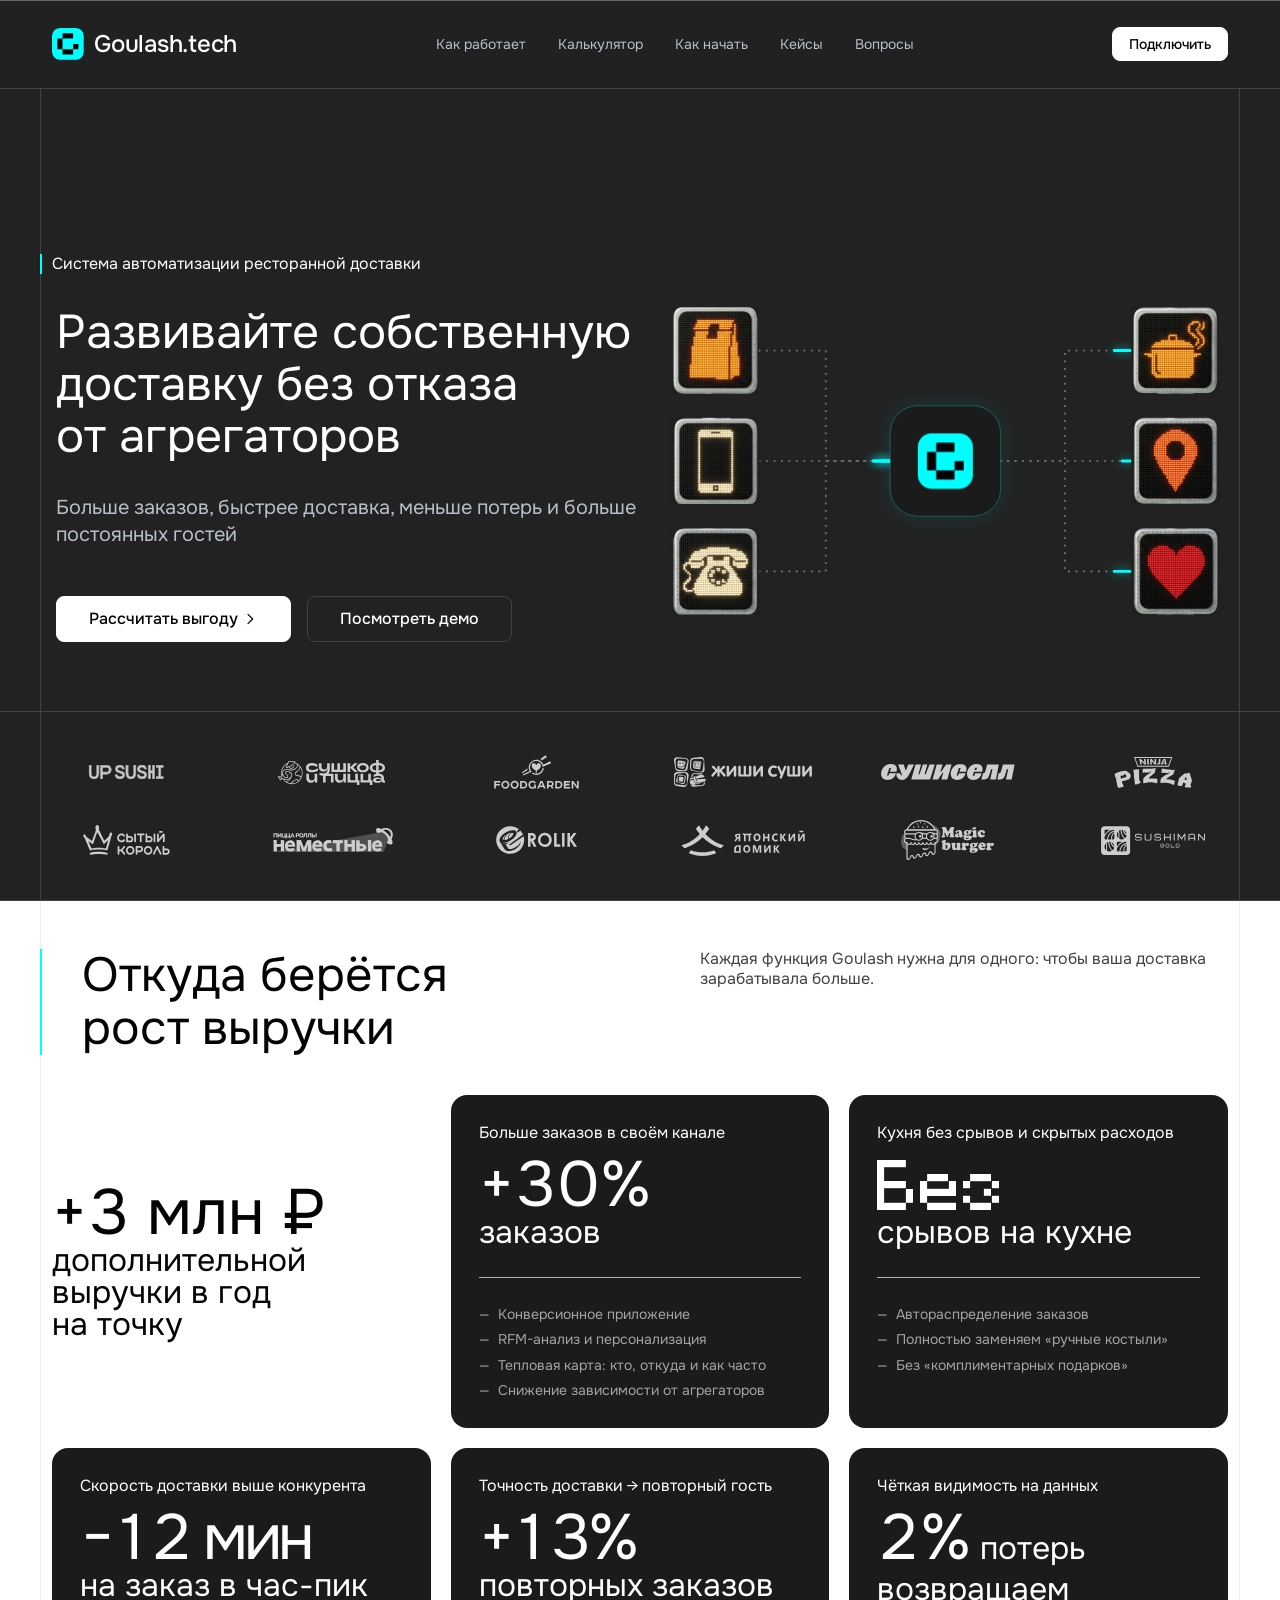
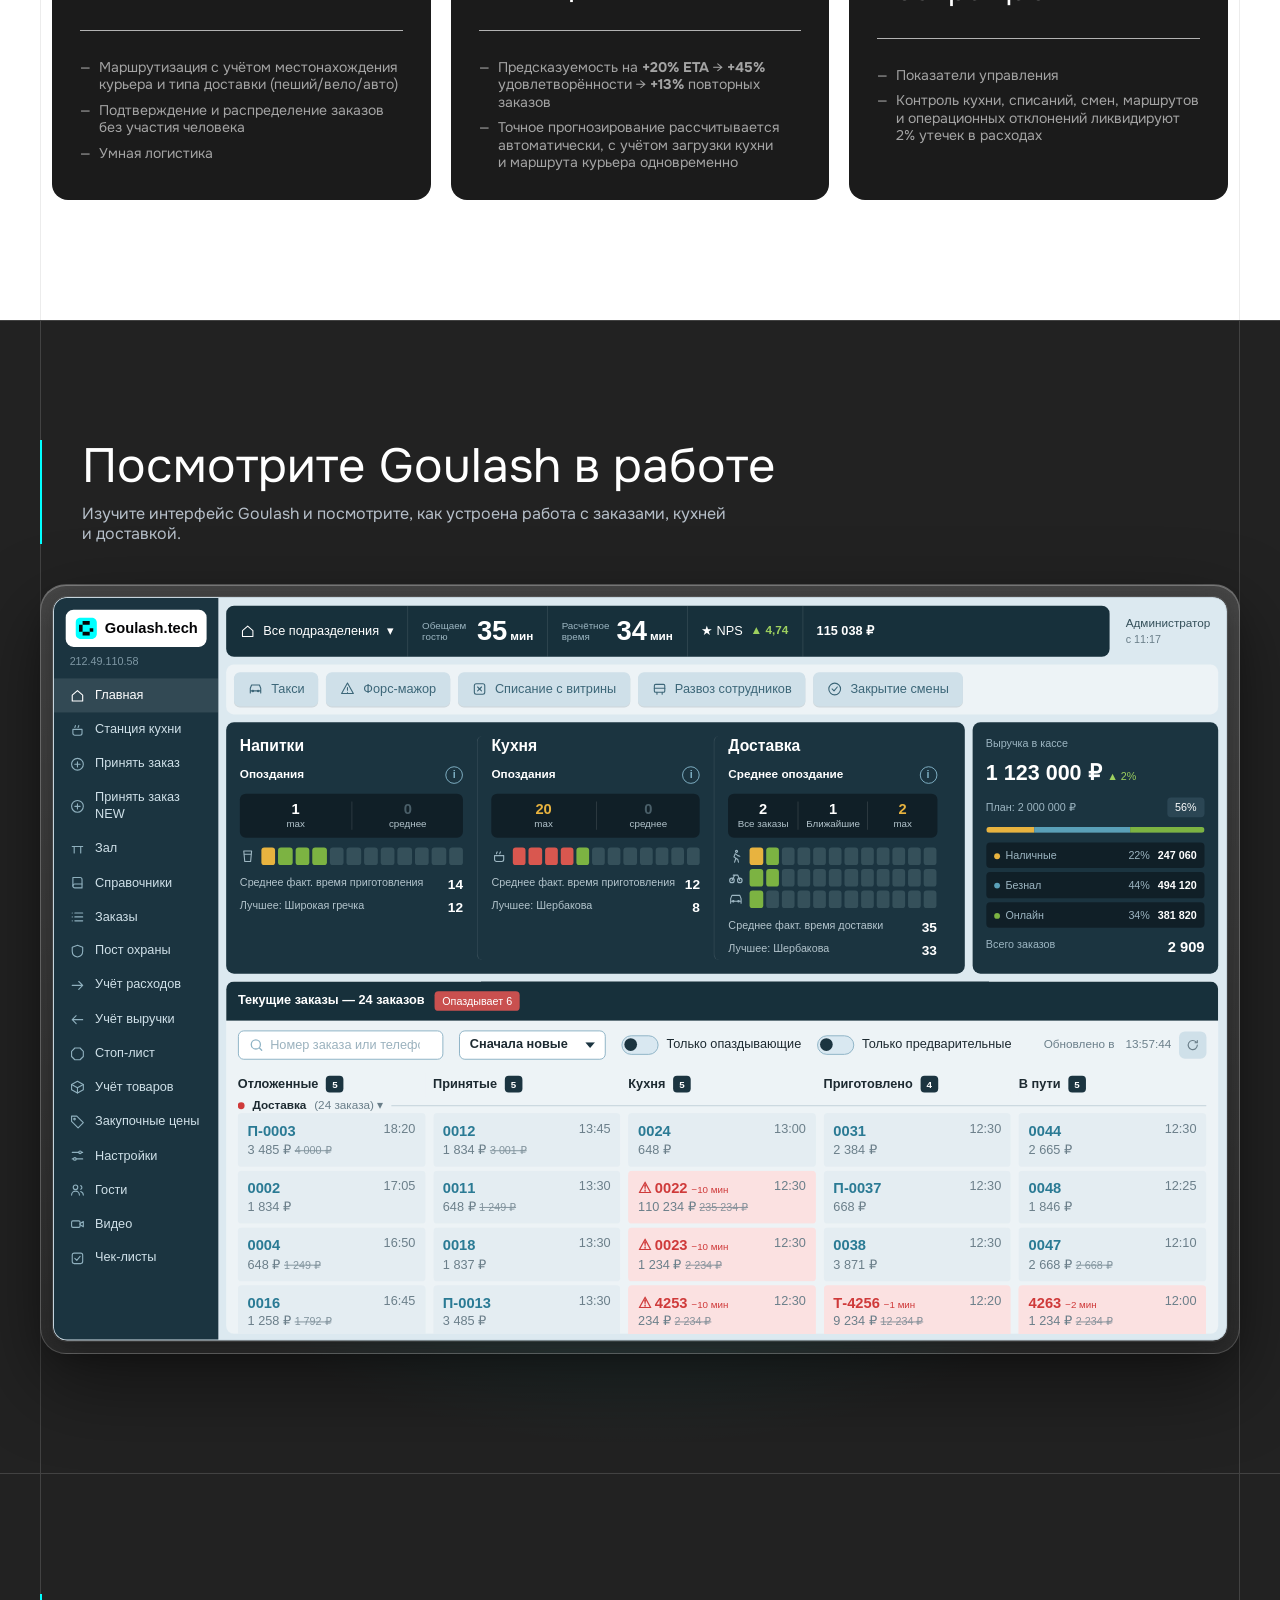
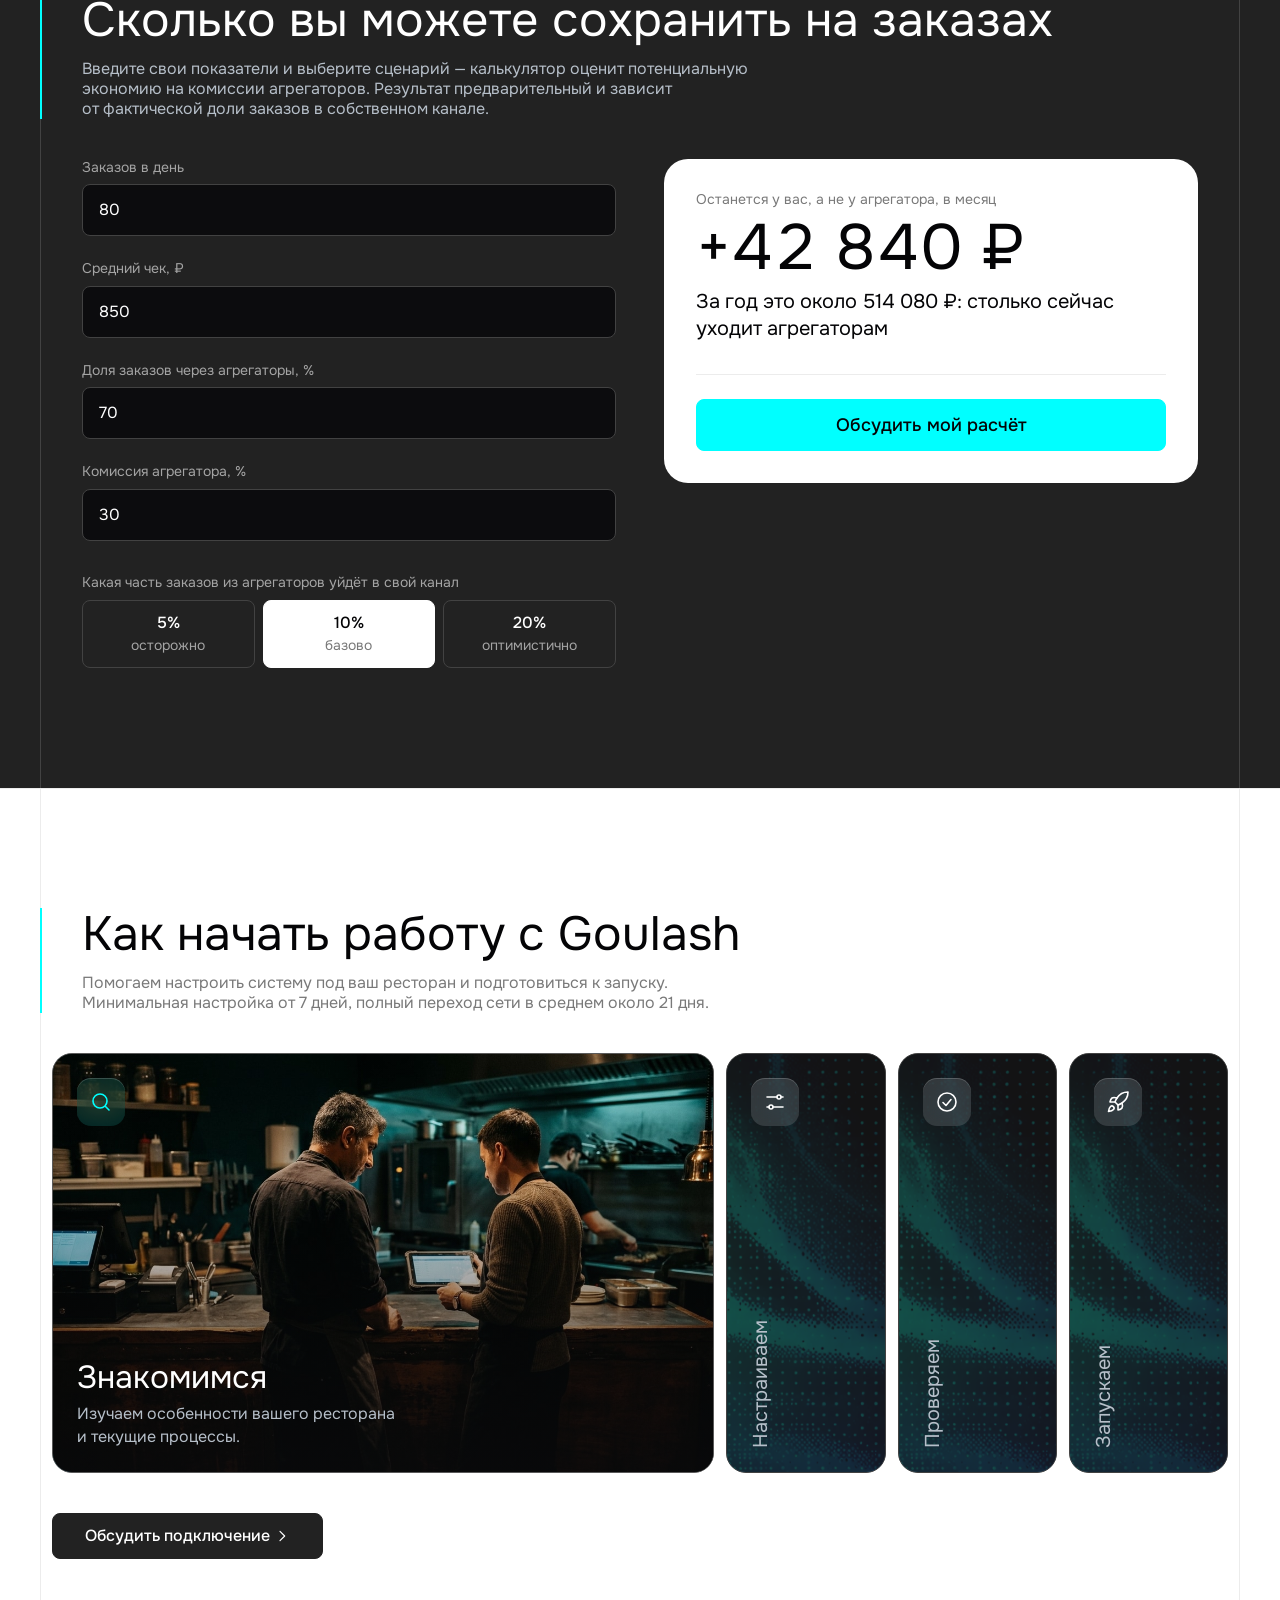
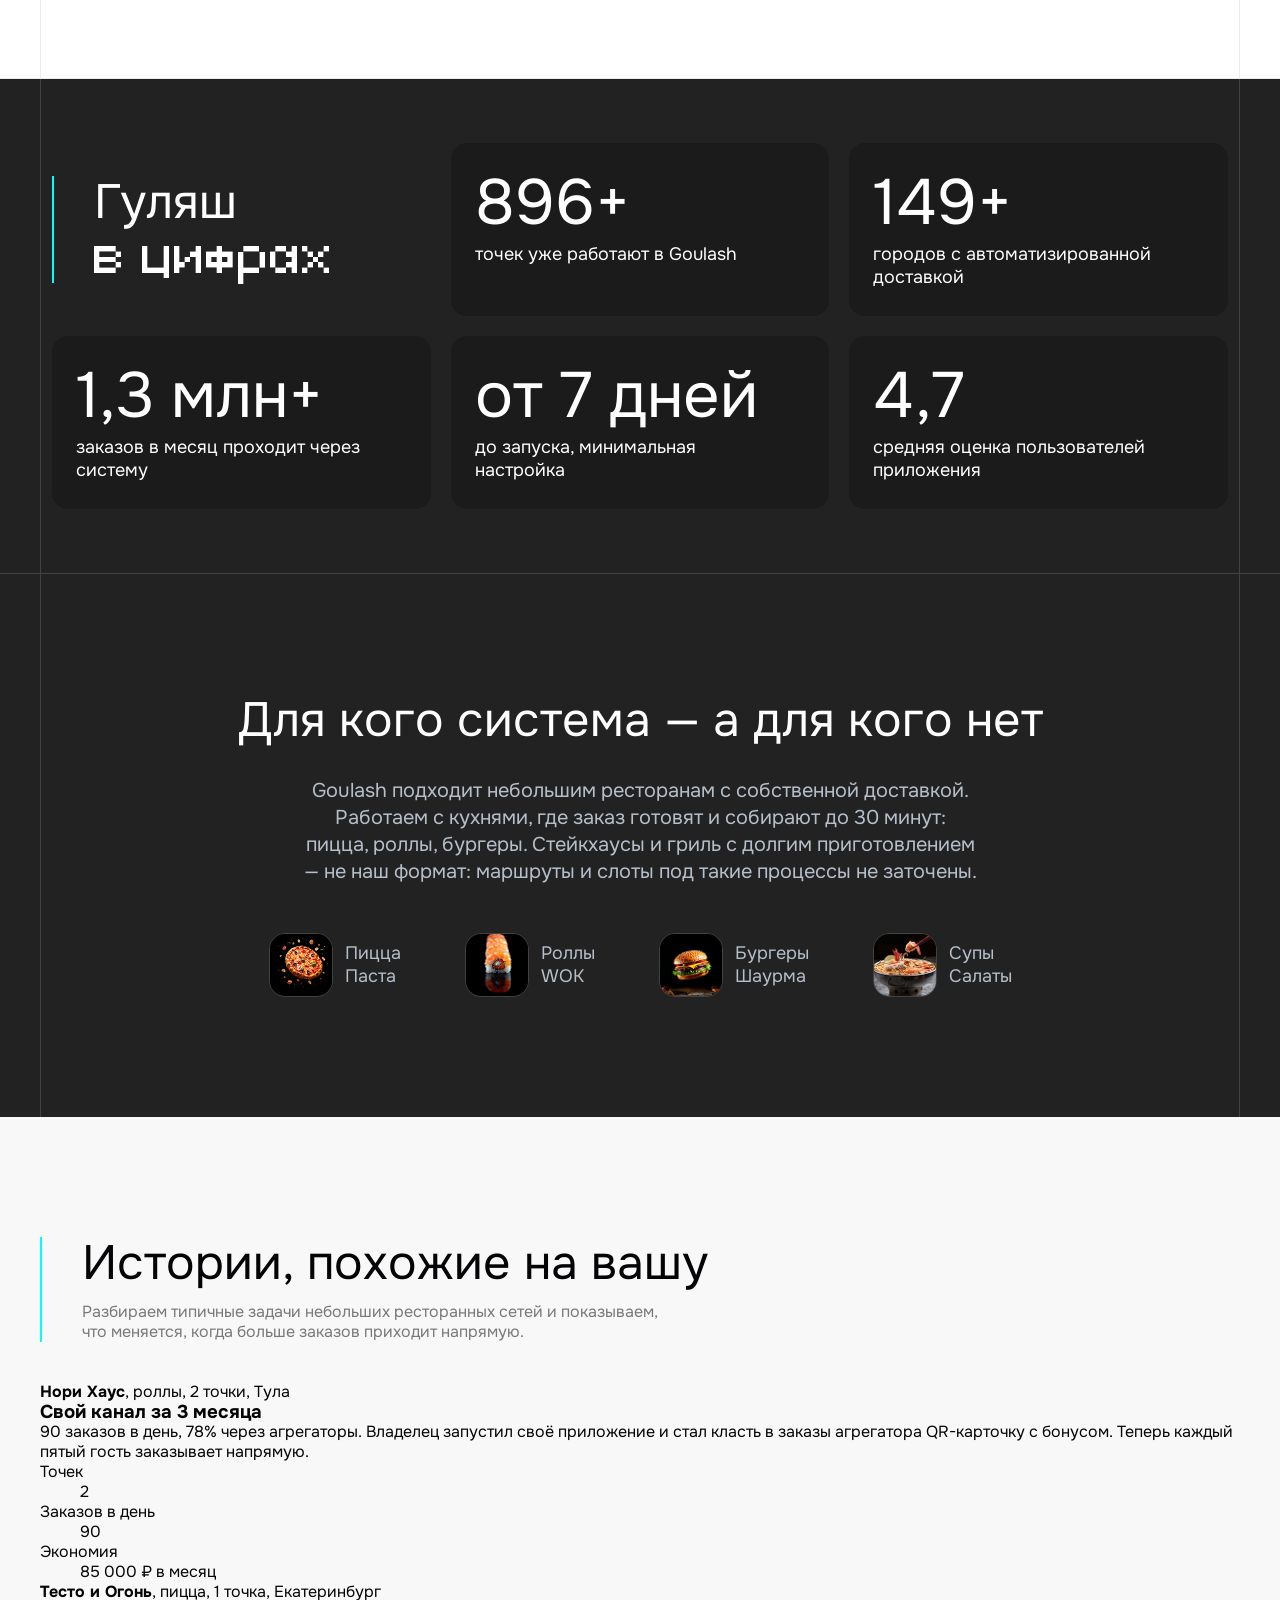
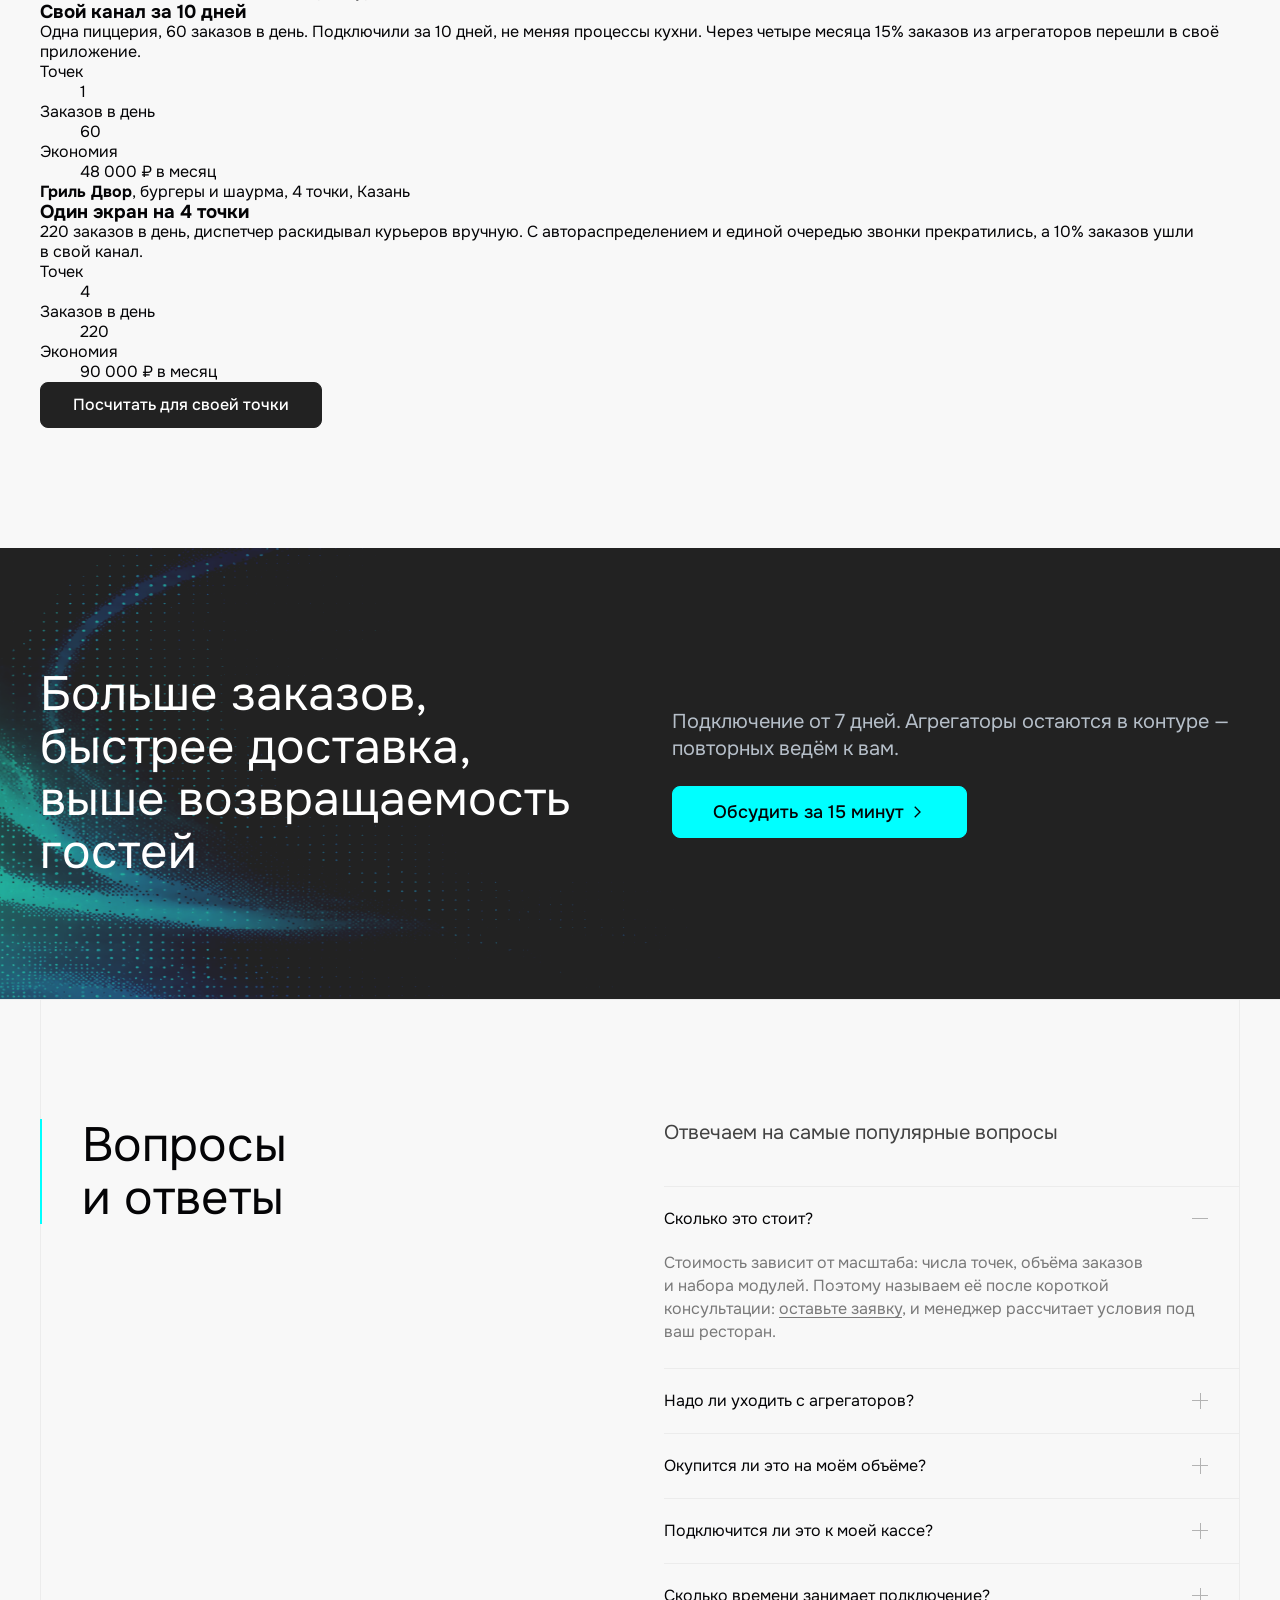
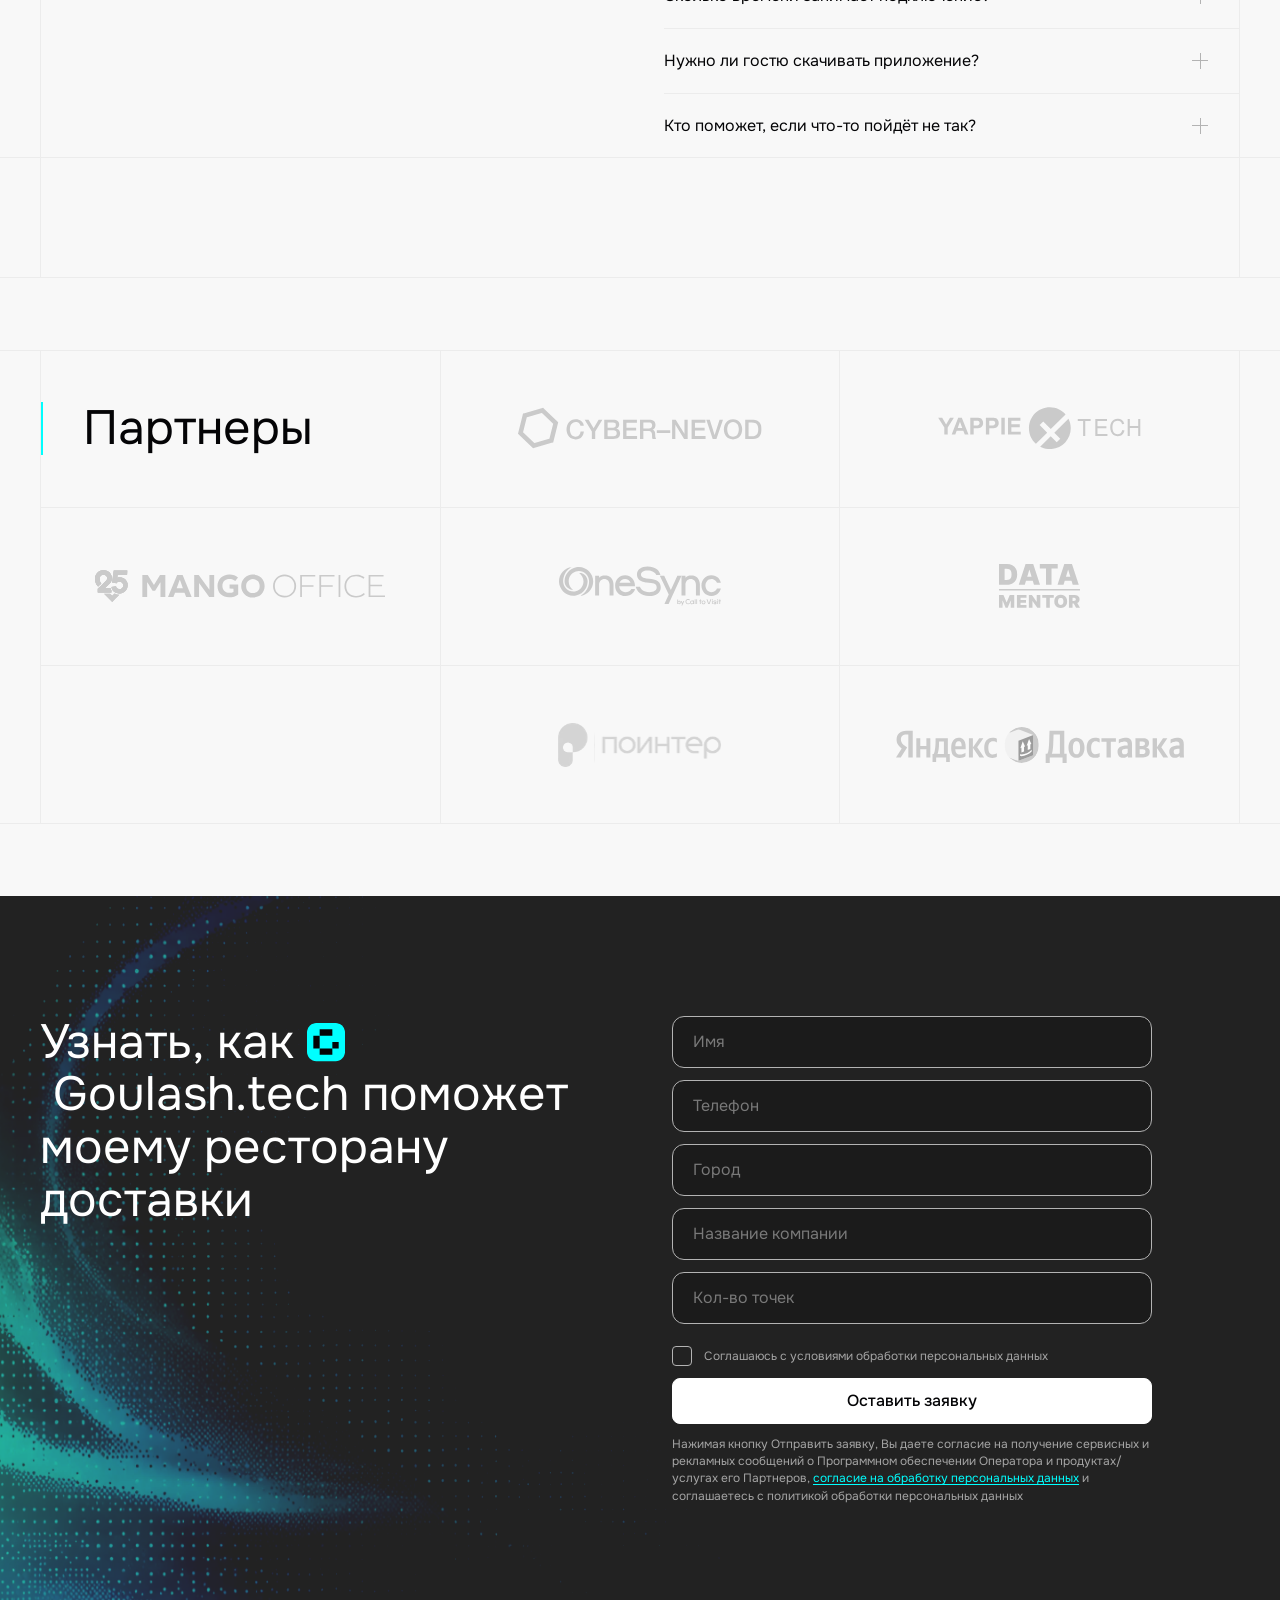
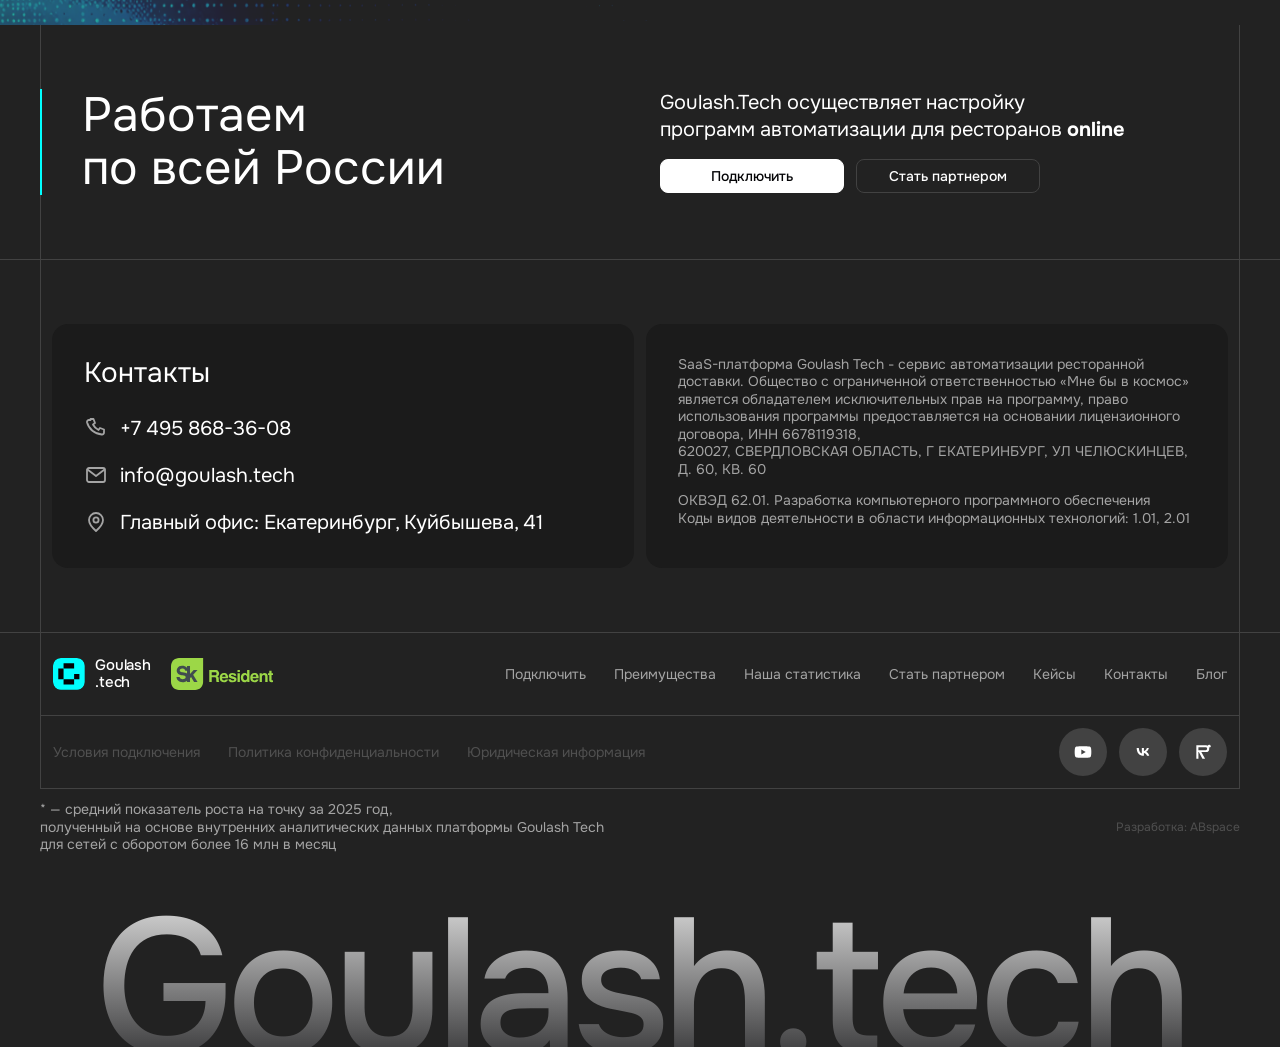
==== index.html @ c6db6da7 "Refresh mobile modal swipe CSS" ====
<!DOCTYPE html>
<html lang="ru">
<head>
  <meta charset="UTF-8" />
  <meta name="viewport" content="width=device-width, initial-scale=1" />
  <title>Goulash.tech — система автоматизации для ресторанов доставки</title>
  <meta name="description" content="Больше заказов в своём канале, быстрее доставка, меньше потерь. SaaS для ресторанов доставки." />
  <meta property="og:type" content="website" />
  <meta property="og:title" content="Goulash.tech — своя доставка без отказа от агрегаторов" />
  <meta property="og:description" content="Посчитайте, сколько комиссии агрегаторов вернётся в ваш канал, и посмотрите интерфейс системы в работе." />
  <meta property="og:image" content="https://yulya9.github.io/goulash/assets/img/og.png" />
  <meta property="og:url" content="https://yulya9.github.io/goulash/" />
  <meta name="twitter:card" content="summary_large_image" />
  <link rel="preconnect" href="https://fonts.googleapis.com" />
  <link rel="preconnect" href="https://fonts.gstatic.com" crossorigin />
  <link href="https://fonts.googleapis.com/css2?family=Onest:wght@300;400;500;700;800&display=swap" rel="stylesheet" />
  <link rel="stylesheet" href="css/tokens.css?v=20261022" />
  <link rel="stylesheet" href="css/ui-kit.css?v=20261022" />
  <link rel="stylesheet" href="css/header.css?v=20261022" />
  <link rel="stylesheet" href="css/home.css?v=20261022" />
  <link rel="stylesheet" href="css/footer.css?v=1" />
  <link rel="stylesheet" href="css/app.css?v=20261094" />
  <link rel="stylesheet" href="css/demo.css?v=19" />
  <link rel="stylesheet" href="css/demo-mobile.css?v=8" />
  <link rel="icon" href="data:image/svg+xml,%3Csvg xmlns='http://www.w3.org/2000/svg' viewBox='0 0 48 48'%3E%3Cpath d='M35.87 0H11.65C5.22 0 0 5.25 0 11.72v24.35C0 42.54 5.22 47.78 11.65 47.78h24.22c6.44 0 11.65-5.25 11.65-11.72V11.72C47.52 5.24 42.3 0 35.87 0z' fill='%2300FFFF'/%3E%3C/svg%3E" />
</head>
<body class="g2">
  <a class="g2-skip" href="#main">К содержимому</a>

  <header class="g2-header" data-g2-header>
    <div class="g2-container g2-header__inner">
      <a class="g2-logo g2-header__logo g2-header__logo--full" href="#main" aria-label="Goulash.tech — на главную">
        <svg class="g2-logo__mark" viewBox="0 0 48 48" fill="none" aria-hidden="true" focusable="false">
          <path d="M35.8708 0H11.6535C5.21774 0 0 5.24615 0 11.7169V36.0662C0 42.5369 5.21774 47.7831 11.6535 47.7831H35.8708C42.3065 47.7831 47.5243 42.5369 47.5243 36.0662V11.7154C47.5243 5.24462 42.3065 0 35.8708 0Z" fill="#00FFFF"/>
          <path d="M15.8418 15.9297H7.92188V23.8928V31.8558H15.8418V23.8928V15.9297Z" fill="#040406"/>
          <path d="M31.6827 15.9295V7.96484H23.7628H15.8413V15.9295H23.7628H31.6827Z" fill="#040406"/>
          <path d="M15.8413 31.8555V39.8201H23.7628H31.6827V31.8555H23.7628H15.8413Z" fill="#040406"/>
          <path d="M39.6031 23.8945H31.6831V31.8576H39.6031V23.8945Z" fill="#040406"/>
        </svg>
        <span class="g2-logo__text">Goulash.tech</span>
      </a>
      <a class="g2-logo g2-logo--stack g2-header__logo g2-header__logo--compact" href="#main" aria-label="Goulash.tech — на главную">
        <svg class="g2-logo__mark" viewBox="0 0 48 48" fill="none" aria-hidden="true" focusable="false">
          <path d="M35.8708 0H11.6535C5.21774 0 0 5.24615 0 11.7169V36.0662C0 42.5369 5.21774 47.7831 11.6535 47.7831H35.8708C42.3065 47.7831 47.5243 42.5369 47.5243 36.0662V11.7154C47.5243 5.24462 42.3065 0 35.8708 0Z" fill="#00FFFF"/>
          <path d="M15.8418 15.9297H7.92188V23.8928V31.8558H15.8418V23.8928V15.9297Z" fill="#040406"/>
          <path d="M31.6827 15.9295V7.96484H23.7628H15.8413V15.9295H23.7628H31.6827Z" fill="#040406"/>
          <path d="M15.8413 31.8555V39.8201H23.7628H31.6827V31.8555H23.7628H15.8413Z" fill="#040406"/>
          <path d="M39.6031 23.8945H31.6831V31.8576H39.6031V23.8945Z" fill="#040406"/>
        </svg>
        <span class="g2-logo__text">Goulash<br>.tech</span>
      </a>
      <nav class="g2-header__nav" aria-label="Основная навигация">
        <a class="g2-navlink" href="#demo">Как работает</a>
        <a class="g2-navlink" href="#calc">Калькулятор</a>
        <a class="g2-navlink" href="#steps">Как начать</a>
        <a class="g2-navlink" href="#cases">Кейсы</a>
        <a class="g2-navlink" href="#faq">Вопросы</a>
      </nav>
      <div class="g2-header__actions">
        <a class="g2-btn g2-btn--light g2-btn--sm g2-header__cta" href="#connect">Подключить</a>
        <button class="g2-burger" type="button" data-g2-burger aria-expanded="false" aria-controls="g2-menu" aria-label="Меню" > <span class="g2-burger__open"><svg class="g2-icon" viewBox="0 0 32 32" fill="currentColor" aria-hidden="true" focusable="false"><path d="M28 15.9995C28 16.2648 27.8946 16.5191 27.7071 16.7066C27.5196 16.8942 27.2652 16.9995 27 16.9995H5C4.73478 16.9995 4.48043 16.8942 4.29289 16.7066C4.10536 16.5191 4 16.2648 4 15.9995C4 15.7343 4.10536 15.48 4.29289 15.2924C4.48043 15.1049 4.73478 14.9995 5 14.9995H27C27.2652 14.9995 27.5196 15.1049 27.7071 15.2924C27.8946 15.48 28 15.7343 28 15.9995ZM5 8.99954H27C27.2652 8.99954 27.5196 8.89419 27.7071 8.70665C27.8946 8.51911 28 8.26476 28 7.99954C28 7.73433 27.8946 7.47997 27.7071 7.29244C27.5196 7.1049 27.2652 6.99954 27 6.99954H5C4.73478 6.99954 4.48043 7.1049 4.29289 7.29244C4.10536 7.47997 4 7.73433 4 7.99954C4 8.26476 4.10536 8.51911 4.29289 8.70665C4.48043 8.89419 4.73478 8.99954 5 8.99954ZM27 22.9995H5C4.73478 22.9995 4.48043 23.1049 4.29289 23.2924C4.10536 23.48 4 23.7343 4 23.9995C4 24.2648 4.10536 24.5191 4.29289 24.7066C4.48043 24.8942 4.73478 24.9995 5 24.9995H27C27.2652 24.9995 27.5196 24.8942 27.7071 24.7066C27.8946 24.5191 28 24.2648 28 23.9995C28 23.7343 27.8946 23.48 27.7071 23.2924C27.5196 23.1049 27.2652 22.9995 27 22.9995Z"/></svg></span> <span class="g2-burger__close"><svg class="g2-icon" viewBox="0 0 32 32" fill="currentColor" aria-hidden="true" focusable="false"><path d="M25.0921 23.7214C25.1821 23.8114 25.2535 23.9183 25.3022 24.0359C25.351 24.1535 25.376 24.2795 25.376 24.4068C25.376 24.5341 25.351 24.6601 25.3022 24.7777C25.2535 24.8953 25.1821 25.0022 25.0921 25.0922C25.0021 25.1822 24.8953 25.2536 24.7777 25.3023C24.6601 25.351 24.534 25.3761 24.4067 25.3761C24.2795 25.3761 24.1534 25.351 24.0358 25.3023C23.9182 25.2536 23.8114 25.1822 23.7214 25.0922L15.688 17.0576L7.65463 25.0922C7.47286 25.274 7.22631 25.3761 6.96924 25.3761C6.71217 25.3761 6.46563 25.274 6.28385 25.0922C6.10208 24.9104 5.99995 24.6639 5.99995 24.4068C5.99995 24.1497 6.10208 23.9032 6.28385 23.7214L14.3184 15.688L6.28385 7.65468C6.10208 7.4729 5.99995 7.22636 5.99995 6.96929C5.99995 6.71222 6.10208 6.46567 6.28385 6.2839C6.46563 6.10212 6.71217 6 6.96924 6C7.22631 6 7.47286 6.10212 7.65463 6.2839L15.688 14.3185L23.7214 6.2839C23.9031 6.10212 24.1497 6 24.4067 6C24.6638 6 24.9104 6.10212 25.0921 6.2839C25.2739 6.46567 25.376 6.71222 25.376 6.96929C25.376 7.22636 25.2739 7.4729 25.0921 7.65468L17.0576 15.688L25.0921 23.7214Z"/></svg></span> </button>
      </div>
    </div>
  </header>

  <div class="g2-menu" id="g2-menu" data-g2-menu hidden>
    <nav class="g2-menu__nav" aria-label="Мобильная навигация">
      <a class="g2-menu__link" href="#demo">Как работает</a>
      <a class="g2-menu__link" href="#calc">Калькулятор</a>
      <a class="g2-menu__link" href="#steps">Как начать</a>
      <a class="g2-menu__link" href="#cases">Кейсы</a>
      <a class="g2-menu__link" href="#faq">Вопросы</a>
    </nav>
    <div class="g2-menu__footer">
      <a class="g2-btn g2-btn--light g2-btn--lg g2-btn--block" href="#connect">
        Подключить
        <svg class="g2-icon g2-btn__icon" viewBox="0 0 24 24" fill="none" stroke="currentColor" stroke-width="1.8" stroke-linecap="round" stroke-linejoin="round" aria-hidden="true" focusable="false"><path d="M9 5l7 7-7 7"/></svg>
      </a>
    </div>
  </div>

  <main id="main">
    <section class="g2-hero" id="hero">
      <span class="g2-gridlines" aria-hidden="true"></span>
      <div class="g2-container g2-hero__inner">
        <div class="g2-hero__content">
          <p class="g2-hero__eyebrow">
            <span>Система автоматизации ресторанной&nbsp;доставки</span>
          </p>
          <h1 class="g2-h0 g2-hero__title">
            Развивайте собственную доставку
            <span class="g2-hero__title-accent">без&nbsp;отказа от&nbsp;агрегаторов</span>
          </h1>
          <p class="g2-hero__lead">
            <span>Больше заказов, быстрее доставка, меньше потерь и&nbsp;больше постоянных гостей</span>
          </p>
          <div class="g2-hero__actions">
            <a class="g2-btn g2-btn--light g2-btn--md" href="#calc">
              Рассчитать выгоду
              <svg class="g2-icon g2-btn__icon" viewBox="0 0 24 24" fill="none" stroke="currentColor" stroke-width="1.8" stroke-linecap="round" stroke-linejoin="round" aria-hidden="true"><path d="M9 5l7 7-7 7"></path></svg>
            </a>
            <a class="g2-btn g2-btn--outline-dark g2-btn--md" href="#demo">Посмотреть демо</a>
          </div>
        </div>
        <div class="g2-hero__media">
          <svg class="circuit" viewBox="0 0 640 600" role="img" aria-label="Схема: заказы из агрегаторов, со своего сайта и по телефону попадают в Goulash, а оттуда уходят на кухню, курьерам и в бонусную программу для гостей">
            <g class="cb-lines" fill="none"><path class="cb-line" d="M118,180 H190 V300 H260"/><path class="cb-line" d="M118,300 H260"/><path class="cb-line" d="M118,420 H190 V300 H260"/><path class="cb-line" d="M380,300 H450 V180 H522"/><path class="cb-line" d="M380,300 H522"/><path class="cb-line" d="M380,300 H450 V420 H522"/><path class="cb-pulse" pathLength="100" d="M118,180 H190 V300 H260" style="animation-delay:0.00s"/><path class="cb-pulse" pathLength="100" d="M118,300 H260" style="animation-delay:0.60s"/><path class="cb-pulse" pathLength="100" d="M118,420 H190 V300 H260" style="animation-delay:1.20s"/><path class="cb-pulse" pathLength="100" d="M380,300 H450 V180 H522" style="animation-delay:1.80s"/><path class="cb-pulse" pathLength="100" d="M380,300 H522" style="animation-delay:2.40s"/><path class="cb-pulse" pathLength="100" d="M380,300 H450 V420 H522" style="animation-delay:3.00s"/></g>
            <g class="cb-node" style="--i:0" transform="translate(70,180)"><image href="assets/img/icons/agg.png" x="-48" y="-47" width="96" height="94" preserveAspectRatio="xMidYMid meet"/></g><g class="cb-node" style="--i:1" transform="translate(70,300)"><image href="assets/img/icons/own.png" x="-48" y="-47" width="96" height="94" preserveAspectRatio="xMidYMid meet"/></g><g class="cb-node" style="--i:2" transform="translate(70,420)"><image href="assets/img/icons/tel.png" x="-48" y="-47" width="96" height="94" preserveAspectRatio="xMidYMid meet"/></g><g class="cb-node" style="--i:3" transform="translate(570,180)"><image href="assets/img/icons/kit.png" x="-48" y="-47" width="96" height="94" preserveAspectRatio="xMidYMid meet"/></g><g class="cb-node" style="--i:4" transform="translate(570,300)"><image href="assets/img/icons/cour.png" x="-48" y="-47" width="96" height="94" preserveAspectRatio="xMidYMid meet"/></g><g class="cb-node" style="--i:5" transform="translate(570,420)"><image href="assets/img/icons/heart.png" x="-48" y="-47" width="96" height="94" preserveAspectRatio="xMidYMid meet"/></g>
            <g class="cb-core" transform="translate(320,300)"><rect class="cb-core__ring" x="-60" y="-60" width="120" height="120" rx="30"/><g transform="translate(-30,-30) scale(1.26)"><path d="M35.8708 0H11.6535C5.21774 0 0 5.24615 0 11.7169V36.0662C0 42.5369 5.21774 47.7831 11.6535 47.7831H35.8708C42.3065 47.7831 47.5243 42.5369 47.5243 36.0662V11.7154C47.5243 5.24462 42.3065 0 35.8708 0Z" fill="#00FFFF"/><path d="M15.8418 15.9297H7.92188V31.8558H15.8418V15.9297Z" fill="#040406"/><path d="M31.6827 15.9295V7.96484H15.8413V15.9295H31.6827Z" fill="#040406"/><path d="M15.8413 31.8555V39.8201H31.6827V31.8555H15.8413Z" fill="#040406"/><path d="M39.6031 23.8945H31.6831V31.8576H39.6031V23.8945Z" fill="#040406"/></g></g>
          </svg>
        </div>
      </div>
      <div class="g2-logostrip">
        <span class="g2-gridlines" aria-hidden="true"></span>
        <div class="g2-container">
          <ul class="g2-logostrip__list">
            <li class="g2-logostrip__item" style="--g2-i:0"><img class="g2-logostrip__img" src="assets/img/up-sushi.svg" alt="UP SUSHI" loading="eager" decoding="async" /></li>
            <li class="g2-logostrip__item" style="--g2-i:1"><img class="g2-logostrip__img" src="assets/img/sushkof.svg" alt="Сушкоф и пицца" loading="eager" decoding="async" /></li>
            <li class="g2-logostrip__item" style="--g2-i:2"><img class="g2-logostrip__img" src="assets/img/food-garden.svg" alt="FOODGARDEN" loading="eager" decoding="async" /></li>
            <li class="g2-logostrip__item" style="--g2-i:3"><img class="g2-logostrip__img" src="assets/img/zhishi.svg" alt="Жиши суши" loading="eager" decoding="async" /></li>
            <li class="g2-logostrip__item" style="--g2-i:4"><img class="g2-logostrip__img" src="assets/img/sushi-sell.svg" alt="Сушиселл" loading="eager" decoding="async" /></li>
            <li class="g2-logostrip__item" style="--g2-i:5"><img class="g2-logostrip__img" src="assets/img/ninjapizza.svg" alt="Ninja Pizza" loading="eager" decoding="async" /></li>
            <li class="g2-logostrip__item" style="--g2-i:6"><img class="g2-logostrip__img" src="assets/img/fed-king.svg" alt="Сытый Король" loading="eager" decoding="async" /></li>
            <li class="g2-logostrip__item" style="--g2-i:7"><img class="g2-logostrip__img" src="assets/img/non-locals.svg" alt="Неместные" loading="eager" decoding="async" /></li>
            <li class="g2-logostrip__item" style="--g2-i:8"><img class="g2-logostrip__img" src="assets/img/rolik.svg" alt="Rolik" loading="eager" decoding="async" /></li>
            <li class="g2-logostrip__item" style="--g2-i:9"><img class="g2-logostrip__img" src="assets/img/yapdomik.svg" alt="Японский домик" loading="eager" decoding="async" /></li>
            <li class="g2-logostrip__item" style="--g2-i:10"><img class="g2-logostrip__img" src="assets/img/magicburger.svg" alt="Magic burger" loading="eager" decoding="async" /></li>
            <li class="g2-logostrip__item" style="--g2-i:11"><img class="g2-logostrip__img" src="assets/img/sushiman.svg" alt="Сушиман" loading="eager" decoding="async" /></li>
          </ul>
        </div>
      </div>
    </section>

    <section class="g2-section" id="sources">
      <span class="g2-gridlines" aria-hidden="true"></span>
      <div class="g2-container">
        <div class="g2-sources-head">
          <div class="g2-section-head g2-section-head--bar">
            <h2 class="g2-h1">Откуда берётся<br>рост выручки</h2>
          </div>
          <div class="g2-sources__note">
            <p>Каждая функция Goulash нужна для&nbsp;одного: чтобы ваша доставка зарабатывала больше.</p>
          </div>
        </div>
        <div class="g2-bento">
          <article class="g2-bento__plain">
            <div class="g2-bento__headline">
              <p class="g2-bento__value" data-count="3" data-prefix="+" data-suffix=" млн ₽">+0 млн ₽</p>
              <p class="g2-bento__unit">дополнительной выручки в&nbsp;год на&nbsp;точку</p>
            </div>
          </article>
          <article class="g2-card g2-bento__item">
            <p class="g2-card__label">Больше заказов в&nbsp;своём канале</p>
            <div class="g2-bento__headline">
              <p class="g2-bento__value" data-count="30" data-prefix="+" data-suffix="%">+0%</p>
              <p class="g2-bento__unit">заказов</p>
            </div>
            <hr class="g2-card__divider" />
            <ul class="g2-card__list">
              <li><span>Конверсионное приложение</span></li>
              <li><span>RFM-анализ и&nbsp;персонализация</span></li>
              <li><span>Тепловая карта: кто, откуда и&nbsp;как часто</span></li>
              <li><span>Снижение зависимости от&nbsp;агрегаторов</span></li>
            </ul>
          </article>
          <article class="g2-card g2-bento__item">
            <p class="g2-card__label">Кухня без срывов и&nbsp;скрытых расходов</p>
            <div class="g2-bento__headline">
              <p class="g2-bento__value g2-bento__value--pixel">Без</p>
              <p class="g2-bento__unit">срывов на&nbsp;кухне</p>
            </div>
            <hr class="g2-card__divider" />
            <ul class="g2-card__list">
              <li><span>Автораспределение заказов</span></li>
              <li><span>Полностью заменяем «ручные костыли»</span></li>
              <li><span>Без «комплиментарных подарков»</span></li>
            </ul>
          </article>
          <article class="g2-card g2-bento__item">
            <p class="g2-card__label">Скорость доставки выше конкурента</p>
            <div class="g2-bento__headline">
              <p class="g2-bento__value g2-bento__value--tight" data-count="12" data-prefix="−" data-suffix=" мин">−0 мин</p>
              <p class="g2-bento__unit">на&nbsp;заказ в&nbsp;час-пик</p>
            </div>
            <hr class="g2-card__divider" />
            <ul class="g2-card__list">
              <li><span>Маршрутизация с&nbsp;учётом местонахождения курьера и&nbsp;типа доставки (пеший/вело/авто)</span></li>
              <li><span>Подтверждение и&nbsp;распределение заказов без участия человека</span></li>
              <li><span>Умная логистика</span></li>
            </ul>
          </article>
          <article class="g2-card g2-bento__item">
            <p class="g2-card__label">Точность доставки → повторный гость</p>
            <div class="g2-bento__headline">
              <p class="g2-bento__value g2-bento__value--tight" data-count="13" data-prefix="+" data-suffix="%">+0%</p>
              <p class="g2-bento__unit">повторных заказов</p>
            </div>
            <hr class="g2-card__divider" />
            <ul class="g2-card__list">
              <li><span>Предсказуемость на&nbsp;<b>+20% ETA</b> → <b>+45%</b> удовлетворённости → <b>+13%</b> повторных заказов</span></li>
              <li><span>Точное прогнозирование рассчитывается автоматически, с&nbsp;учётом загрузки кухни и&nbsp;маршрута курьера одновременно</span></li>
            </ul>
          </article>
          <article class="g2-card g2-bento__item">
            <p class="g2-card__label">Чёткая видимость на&nbsp;данных</p>
            <p class="g2-bento__headline">
              <span class="g2-bento__value" data-count="2" data-suffix="%">0%</span>
              <span class="g2-bento__unit">потерь возвращаем</span>
            </p>
            <hr class="g2-card__divider" />
            <ul class="g2-card__list">
              <li><span>Показатели управления</span></li>
              <li><span>Контроль кухни, списаний, смен, маршрутов и&nbsp;операционных отклонений ликвидируют 2% утечек в&nbsp;расходах</span></li>
            </ul>
          </article>
        </div>
      </div>
    </section>

    <section class="g2-section g2-section--dark" id="demo">
      <span class="g2-gridlines g2-gridlines--edges" aria-hidden="true"></span>
      <div class="g2-container">
        <div class="g2-section-head g2-section-head--bar">
          <h2 class="g2-h1">Посмотрите Goulash в&nbsp;работе</h2>
          <p class="g2-section-head__sub">Изучите интерфейс Goulash и&nbsp;посмотрите, как устроена работа с&nbsp;заказами, кухней и&nbsp;доставкой.</p>
        </div>

        <div class="dm-cta">
          <button type="button" class="g2-btn g2-btn--light g2-btn--md" id="dm-open" aria-haspopup="dialog" aria-controls="dm-modal">Посмотреть демо</button>
        </div>

        <div class="gp-frame" id="gp-frame">
        <div class="gp-stage" id="gp-stage">
        <div class="gp" id="gp" aria-label="Демо интерфейса Goulash">
          <aside class="gp__side">
            <button type="button" class="gp__brand" data-screen="Главная" aria-label="На главную">
              <svg viewBox="0 0 48 48" fill="none" aria-hidden="true"><path d="M35.8708 0H11.6535C5.21774 0 0 5.24615 0 11.7169V36.0662C0 42.5369 5.21774 47.7831 11.6535 47.7831H35.8708C42.3065 47.7831 47.5243 42.5369 47.5243 36.0662V11.7154C47.5243 5.24462 42.3065 0 35.8708 0Z" fill="#00FFFF"/><path d="M15.8418 15.9297H7.92188V31.8558H15.8418V15.9297Z" fill="#040406"/><path d="M31.6827 15.9295V7.96484H15.8413V15.9295H31.6827Z" fill="#040406"/><path d="M15.8413 31.8555V39.8201H31.6827V31.8555H15.8413Z" fill="#040406"/><path d="M39.6031 23.8945H31.6831V31.8576H39.6031V23.8945Z" fill="#040406"/></svg>
              Goulash.tech
            </button>
            <div class="gp__ip">212.49.110.58</div>
            <ul class="gp__menu"><li class="is-on"><button type="button" data-screen="Главная"><i><svg viewBox="0 0 24 24" fill="none" stroke="currentColor" stroke-width="1.7" stroke-linecap="round" stroke-linejoin="round" aria-hidden="true"><path d="M4 11l8-7 8 7v9H4z"/></svg></i>Главная</button></li><li><button type="button" data-screen="Станция кухни"><i><svg viewBox="0 0 24 24" fill="none" stroke="currentColor" stroke-width="1.7" stroke-linecap="round" stroke-linejoin="round" aria-hidden="true"><path d="M5 11h14v6a3 3 0 0 1-3 3H8a3 3 0 0 1-3-3z"/><path d="M8 8c0-1.5 1-1.5 1-3M13 8c0-1.5 1-1.5 1-3"/></svg></i>Станция кухни</button></li><li><button type="button" data-screen="Принять заказ"><i><svg viewBox="0 0 24 24" fill="none" stroke="currentColor" stroke-width="1.7" stroke-linecap="round" stroke-linejoin="round" aria-hidden="true"><circle cx="12" cy="12" r="9"/><path d="M12 8v8M8 12h8"/></svg></i>Принять заказ</button></li><li><button type="button" data-screen="Принять заказ NEW"><i><svg viewBox="0 0 24 24" fill="none" stroke="currentColor" stroke-width="1.7" stroke-linecap="round" stroke-linejoin="round" aria-hidden="true"><circle cx="12" cy="12" r="9"/><path d="M12 8v8M8 12h8"/></svg></i>Принять заказ NEW</button></li><li><button type="button" data-screen="Зал"><i><svg viewBox="0 0 24 24" fill="none" stroke="currentColor" stroke-width="1.7" stroke-linecap="round" stroke-linejoin="round" aria-hidden="true"><path d="M4 9h16M7 9v10M17 9v10"/></svg></i>Зал</button></li><li><button type="button" data-screen="Справочники"><i><svg viewBox="0 0 24 24" fill="none" stroke="currentColor" stroke-width="1.7" stroke-linecap="round" stroke-linejoin="round" aria-hidden="true"><path d="M5 4h11a3 3 0 0 1 3 3v13H8a3 3 0 0 1-3-3z"/><path d="M5 17a3 3 0 0 1 3-3h11"/></svg></i>Справочники</button></li><li><button type="button" data-screen="Заказы"><i><svg viewBox="0 0 24 24" fill="none" stroke="currentColor" stroke-width="1.7" stroke-linecap="round" stroke-linejoin="round" aria-hidden="true"><path d="M8 6h12M8 12h12M8 18h12M4 6h.01M4 12h.01M4 18h.01"/></svg></i>Заказы</button></li><li><button type="button" data-screen="Пост охраны"><i><svg viewBox="0 0 24 24" fill="none" stroke="currentColor" stroke-width="1.7" stroke-linecap="round" stroke-linejoin="round" aria-hidden="true"><path d="M12 3l8 3v6c0 5-3.5 8-8 9-4.5-1-8-4-8-9V6z"/></svg></i>Пост охраны</button></li><li><button type="button" data-screen="Учёт расходов"><i><svg viewBox="0 0 24 24" fill="none" stroke="currentColor" stroke-width="1.7" stroke-linecap="round" stroke-linejoin="round" aria-hidden="true"><path d="M4 12h16M14 6l6 6-6 6"/></svg></i>Учёт расходов</button></li><li><button type="button" data-screen="Учёт выручки"><i><svg viewBox="0 0 24 24" fill="none" stroke="currentColor" stroke-width="1.7" stroke-linecap="round" stroke-linejoin="round" aria-hidden="true"><path d="M20 12H4M10 6l-6 6 6 6"/></svg></i>Учёт выручки</button></li><li><button type="button" data-screen="Стоп-лист"><i><svg viewBox="0 0 24 24" fill="none" stroke="currentColor" stroke-width="1.7" stroke-linecap="round" stroke-linejoin="round" aria-hidden="true"><path d="M8 3h8l5 5v8l-5 5H8l-5-5V8z"/></svg></i>Стоп-лист</button></li><li><button type="button" data-screen="Учёт товаров"><i><svg viewBox="0 0 24 24" fill="none" stroke="currentColor" stroke-width="1.7" stroke-linecap="round" stroke-linejoin="round" aria-hidden="true"><path d="M3 8l9-5 9 5v8l-9 5-9-5z"/><path d="M3 8l9 5 9-5M12 13v8"/></svg></i>Учёт товаров</button></li><li><button type="button" data-screen="Закупочные цены"><i><svg viewBox="0 0 24 24" fill="none" stroke="currentColor" stroke-width="1.7" stroke-linecap="round" stroke-linejoin="round" aria-hidden="true"><path d="M3 12V4h8l10 10-8 8z"/><circle cx="7.5" cy="8.5" r="1.2"/></svg></i>Закупочные цены</button></li><li><button type="button" data-screen="Настройки"><i><svg viewBox="0 0 24 24" fill="none" stroke="currentColor" stroke-width="1.7" stroke-linecap="round" stroke-linejoin="round" aria-hidden="true"><path d="M4 7h10M18 7h2M4 17h2M10 17h10"/><circle cx="16" cy="7" r="2"/><circle cx="8" cy="17" r="2"/></svg></i>Настройки</button></li><li><button type="button" data-screen="Гости"><i><svg viewBox="0 0 24 24" fill="none" stroke="currentColor" stroke-width="1.7" stroke-linecap="round" stroke-linejoin="round" aria-hidden="true"><circle cx="9" cy="8" r="3.5"/><path d="M3 20c0-3.5 3-6 6-6s6 2.5 6 6M17 5.5a3 3 0 0 1 0 5.5M21 20c0-2.5-1.5-4.5-4-5.5"/></svg></i>Гости</button></li><li><button type="button" data-screen="Видео"><i><svg viewBox="0 0 24 24" fill="none" stroke="currentColor" stroke-width="1.7" stroke-linecap="round" stroke-linejoin="round" aria-hidden="true"><rect x="3" y="7" width="13" height="10" rx="2"/><path d="M16 11l5-3v8l-5-3z"/></svg></i>Видео</button></li><li><button type="button" data-screen="Чек-листы"><i><svg viewBox="0 0 24 24" fill="none" stroke="currentColor" stroke-width="1.7" stroke-linecap="round" stroke-linejoin="round" aria-hidden="true"><rect x="4" y="4" width="16" height="16" rx="3"/><path d="M8 12l3 3 5-6"/></svg></i>Чек-листы</button></li></ul>
          </aside>

          <div class="gp__main">
            <div class="gp__top">
              <div class="gp__bar">
                <button type="button" class="gp__units" id="gp-units" aria-haspopup="listbox" aria-expanded="false">
                  <svg viewBox="0 0 24 24" fill="none" stroke="currentColor" stroke-width="1.6" stroke-linecap="round" stroke-linejoin="round" aria-hidden="true"><path d="M4 11l8-7 8 7v9H4z"/></svg>
                  <span id="gp-unit-name">Все подразделения</span> ▾
                  <div class="gp__unit-menu" id="gp-unit-menu" role="listbox"></div>
                </button>
                <button type="button" class="gp__promise" data-info="promise"><small>Обещаем гостю</small><strong><span id="gp-promise">35</span><em>мин</em></strong></button>
                <button type="button" class="gp__promise" data-info="calc"><small>Расчётное время</small><strong><span id="gp-calc">34</span><em>мин</em></strong></button>
                <button type="button" class="gp__nps" data-info="nps"><span>★ NPS</span> <b>▲ 4,74</b></button>
                <button type="button" class="gp__cashb" data-info="cash"><b id="gp-cash">115&nbsp;038 ₽</b></button>
              </div>
              <button type="button" class="gp__user" data-info="user"><div>Администратор<span>с&nbsp;11:17</span></div></button>
            </div>

            <div class="gp__actions" role="group" aria-label="Действия смены">
              <button type="button" class="gp__pill" data-act="taxi"><i><svg viewBox="0 0 24 24" fill="none" stroke="currentColor" stroke-width="1.7" stroke-linecap="round" stroke-linejoin="round" aria-hidden="true"><path d="M4 15v-4l2-5h12l2 5v4M4 15h16M4 15v3M20 15v3"/><circle cx="8" cy="15" r="1"/><circle cx="16" cy="15" r="1"/></svg></i>Такси</button>
              <button type="button" class="gp__pill" data-act="force" id="gp-force" aria-pressed="false"><i><svg viewBox="0 0 24 24" fill="none" stroke="currentColor" stroke-width="1.7" stroke-linecap="round" stroke-linejoin="round" aria-hidden="true"><path d="M12 3l9 16H3z"/><path d="M12 10v4M12 17v.01"/></svg></i>Форс-мажор</button>
              <button type="button" class="gp__pill" data-act="writeoff"><i><svg viewBox="0 0 24 24" fill="none" stroke="currentColor" stroke-width="1.7" stroke-linecap="round" stroke-linejoin="round" aria-hidden="true"><rect x="4" y="4" width="16" height="16" rx="3"/><path d="M9 9l6 6M15 9l-6 6"/></svg></i>Списание с&nbsp;витрины</button>
              <button type="button" class="gp__pill" data-act="staff"><i><svg viewBox="0 0 24 24" fill="none" stroke="currentColor" stroke-width="1.7" stroke-linecap="round" stroke-linejoin="round" aria-hidden="true"><rect x="4" y="5" width="16" height="12" rx="2"/><path d="M4 11h16M8 20v-3M16 20v-3"/></svg></i>Развоз сотрудников</button>
              <button type="button" class="gp__pill" data-act="close"><i><svg viewBox="0 0 24 24" fill="none" stroke="currentColor" stroke-width="1.7" stroke-linecap="round" stroke-linejoin="round" aria-hidden="true"><circle cx="12" cy="12" r="9"/><path d="M8 12l3 3 5-6"/></svg></i>Закрытие смены</button>
            </div>

            <div class="gp__screen" id="gp-screen" hidden></div>

            <div class="gp__panels">
              <div class="gp__stats">
                <div class="gp__stat" data-stage="3" role="button" tabindex="0" aria-label="Показать этап «Приготовлено»">
                  <h4>Напитки</h4>
                  <div class="gp__stat-label">Опоздания <button type="button" class="gp__i" data-info="late" aria-label="Что это">i</button></div>
                  <div class="gp__nums"><div><b id="gp-d-late">0</b><span>max</span></div><div class="is-dim"><b>0</b><span>среднее</span></div></div>
                  <div class="gp__bars"><div class="gp__row"><i><svg viewBox="0 0 24 24" fill="none" stroke="currentColor" stroke-width="1.7" stroke-linecap="round" stroke-linejoin="round" aria-hidden="true"><path d="M6 4h12l-1.5 16h-9z"/><path d="M7 9h10"/></svg></i><div class="gp__cells" data-cells="drinks"><span></span><span></span><span></span><span></span><span></span><span></span><span></span><span></span><span></span><span></span><span></span><span></span></div></div></div>
                  <div class="gp__facts"><div>Среднее факт. время приготовления <b>14</b></div><div>Лучшее: Широкая гречка <b>12</b></div></div>
                </div>
                <div class="gp__stat" data-stage="2" role="button" tabindex="0" aria-label="Показать этап «Кухня»">
                  <h4>Кухня</h4>
                  <div class="gp__stat-label">Опоздания <button type="button" class="gp__i" data-info="late" aria-label="Что это">i</button></div>
                  <div class="gp__nums"><div id="gp-k-box"><b id="gp-k-late">0</b><span>max</span></div><div class="is-dim"><b>0</b><span>среднее</span></div></div>
                  <div class="gp__bars"><div class="gp__row"><i><svg viewBox="0 0 24 24" fill="none" stroke="currentColor" stroke-width="1.7" stroke-linecap="round" stroke-linejoin="round" aria-hidden="true"><path d="M5 11h14v6a3 3 0 0 1-3 3H8a3 3 0 0 1-3-3z"/><path d="M8 8c0-1.5 1-1.5 1-3M13 8c0-1.5 1-1.5 1-3"/></svg></i><div class="gp__cells" data-cells="kitchen"><span></span><span></span><span></span><span></span><span></span><span></span><span></span><span></span><span></span><span></span><span></span><span></span></div></div></div>
                  <div class="gp__facts"><div>Среднее факт. время приготовления <b id="gp-k-avg">12</b></div><div>Лучшее: Шербакова <b>8</b></div></div>
                </div>
                <div class="gp__stat" data-stage="4" role="button" tabindex="0" aria-label="Показать этап «В пути»">
                  <h4>Доставка</h4>
                  <div class="gp__stat-label">Среднее опоздание <button type="button" class="gp__i" data-info="avg" aria-label="Что это">i</button></div>
                  <div class="gp__nums"><div><b id="gp-c-all">1</b><span>Все заказы</span></div><div><b>1</b><span>Ближайшие</span></div><div id="gp-c-box"><b id="gp-c-max">2</b><span>max</span></div></div>
                  <div class="gp__bars">
                    <div class="gp__row"><i><svg viewBox="0 0 24 24" fill="none" stroke="currentColor" stroke-width="1.7" stroke-linecap="round" stroke-linejoin="round" aria-hidden="true"><circle cx="13" cy="4.5" r="1.6"/><path d="M10 21l2-6-3-2 2-5 4 3 3 1M12 15l3 2 1 4"/></svg></i><div class="gp__cells" data-cells="walk"><span></span><span></span><span></span><span></span><span></span><span></span><span></span><span></span><span></span><span></span><span></span><span></span></div></div>
                    <div class="gp__row"><i><svg viewBox="0 0 24 24" fill="none" stroke="currentColor" stroke-width="1.7" stroke-linecap="round" stroke-linejoin="round" aria-hidden="true"><circle cx="6" cy="16" r="3.5"/><circle cx="18" cy="16" r="3.5"/><path d="M6 16l4-8h5l3 8M10 8H8"/></svg></i><div class="gp__cells" data-cells="bike"><span></span><span></span><span></span><span></span><span></span><span></span><span></span><span></span><span></span><span></span><span></span><span></span></div></div>
                    <div class="gp__row"><i><svg viewBox="0 0 24 24" fill="none" stroke="currentColor" stroke-width="1.7" stroke-linecap="round" stroke-linejoin="round" aria-hidden="true"><path d="M4 15v-4l2-5h12l2 5v4M4 15h16M4 15v3M20 15v3"/><circle cx="8" cy="15" r="1"/><circle cx="16" cy="15" r="1"/></svg></i><div class="gp__cells" data-cells="car"><span></span><span></span><span></span><span></span><span></span><span></span><span></span><span></span><span></span><span></span><span></span><span></span></div></div>
                  </div>
                  <div class="gp__facts"><div>Среднее факт. время доставки <b id="gp-c-avg">35</b></div><div>Лучшее: Шербакова <b>33</b></div></div>
                </div>
              </div>

              <div class="gp__rev">
                <div class="gp__plan"><span>Выручка в&nbsp;кассе</span></div>
                <div class="gp__rev-sum"><span id="gp-rev">1&nbsp;123&nbsp;000 ₽</span><small>▲ 2%</small></div>
                <div class="gp__plan"><span>План: 2&nbsp;000&nbsp;000 ₽</span><em id="gp-plan">56%</em></div>
                <div class="gp__meter"><span id="gp-m1" style="background:#e8b33f;width:22%"></span><span id="gp-m2" style="background:#5aa0b8;width:44%"></span><span id="gp-m3" style="background:#7cb342;width:34%"></span></div>
                <div class="gp__pay">
                  <button type="button" class="gp__payrow" data-pay="0"><span><i style="background:#e8b33f"></i>Наличные</span><span>22%</span><b id="gp-p1">247&nbsp;060</b></button>
                  <button type="button" class="gp__payrow" data-pay="1"><span><i style="background:#5aa0b8"></i>Безнал</span><span>44%</span><b id="gp-p2">494&nbsp;120</b></button>
                  <button type="button" class="gp__payrow" data-pay="2"><span><i style="background:#7cb342"></i>Онлайн</span><span>34%</span><b id="gp-p3">381&nbsp;820</b></button>
                </div>
                <div class="gp__total"><span>Всего заказов</span><b id="gp-total">2&nbsp;909</b></div>
              </div>
            </div>

            <div class="gp__orders">
              <div class="gp__orders-head">
                <span>Текущие заказы — <span id="gp-count">0</span> заказов</span>
                <button type="button" class="gp__badge" id="gp-late-badge" aria-label="Показать только опаздывающие">Опаздывает 0</button>
              </div>
              <div class="gp__tools">
                <input class="gp__search" id="gp-search" type="search" inputmode="search" placeholder="Номер заказа или телефон" autocomplete="off" aria-label="Поиск заказа" />
                <div class="gp__dd" id="gp-sort-dd">
                  <button type="button" class="gp__select" id="gp-sort" aria-haspopup="listbox" aria-expanded="false"><span id="gp-sort-label">Сначала новые</span></button>
                  <div class="gp__dd-menu" id="gp-sort-menu" role="listbox" aria-label="Сортировка">
                    <button type="button" role="option" class="is-on" data-sort="new">Сначала новые</button>
                    <button type="button" role="option" data-sort="old">Сначала старые</button>
                  </div>
                </div>
                <label class="gp__tog"><input type="checkbox" id="gp-only-late" /><span></span>Только опаздывающие</label>
                <label class="gp__tog"><input type="checkbox" id="gp-only-pre" /><span></span>Только предварительные</label>
                <div class="gp__upd">Обновлено в&nbsp;<time id="gp-upd">13:57:44</time>
                  <button type="button" id="gp-refresh" aria-label="Обновить"><svg viewBox="0 0 24 24" fill="none" stroke="currentColor" stroke-width="2" stroke-linecap="round" stroke-linejoin="round" aria-hidden="true"><path d="M20 12a8 8 0 1 1-2.3-5.7M20 4v4h-4"/></svg></button>
                </div>
              </div>
              <div class="gp__kanban" id="gp-kanban"></div>
            </div>
          </div>

          <div class="gp__drawer" id="gp-drawer" role="dialog" aria-modal="true" aria-label="Карточка заказа">
            <div class="gp__sheet" id="gp-sheet"></div>
          </div>
          <div class="gp__toast" id="gp-toast" role="status" aria-live="polite"></div>
        </div>
        </div>
        </div>
      </div>
    </section>

    <section class="g2-section g2-section--dark" id="calc">
      <span class="g2-gridlines" aria-hidden="true"></span>
      <div class="g2-container">
        <div class="g2-section-head g2-section-head--bar">
          <h2 class="g2-h1">Сколько вы&nbsp;можете сохранить на&nbsp;заказах</h2>
          <p class="g2-section-head__sub">Введите свои показатели и&nbsp;выберите сценарий&nbsp;— калькулятор оценит потенциальную экономию на&nbsp;комиссии агрегаторов. Результат предварительный и&nbsp;зависит от&nbsp;фактической доли заказов в&nbsp;собственном канале.</p>
        </div>

        <div class="calcx">
          <div class="calcx__main">
            <form id="calc-form" class="calcx__fields" novalidate>
              <label class="g2-field calcx__field">
                <span class="calcx__label">Заказов в&nbsp;день</span>
                <input class="g2-input" type="number" id="calc-orders" inputmode="numeric" min="1" max="1000" value="80" />
                <span class="err" data-cerr="calc-orders"></span>
              </label>
              <label class="g2-field calcx__field">
                <span class="calcx__label">Средний чек, ₽</span>
                <input class="g2-input" type="number" id="calc-check" inputmode="numeric" min="100" max="10000" value="850" step="10" />
                <span class="err" data-cerr="calc-check"></span>
              </label>
              <label class="g2-field calcx__field">
                <span class="calcx__label">Доля заказов через агрегаторы, %</span>
                <input class="g2-input" type="number" id="calc-share" inputmode="numeric" min="1" max="100" value="70" />
                <span class="err" data-cerr="calc-share"></span>
              </label>
              <label class="g2-field calcx__field">
                <span class="calcx__label">Комиссия агрегатора, %</span>
                <input class="g2-input" type="number" id="calc-comm" inputmode="numeric" min="1" max="60" value="30" />
                <span class="err" data-cerr="calc-comm"></span>
              </label>
            </form>
            <div class="cx__scen">
              <span class="cx__scen-k">Какая часть заказов из&nbsp;агрегаторов уйдёт в&nbsp;свой канал</span>
              <div class="cx__opts" role="group" aria-label="Сценарий перехода">
                <button type="button" class="g2-btn g2-btn--md g2-btn--outline-dark" data-shift="5" aria-pressed="false"><span>5%</span><small>осторожно</small></button>
                <button type="button" class="g2-btn g2-btn--md g2-btn--outline-dark is-on" data-shift="10" aria-pressed="true"><span>10%</span><small>базово</small></button>
                <button type="button" class="g2-btn g2-btn--md g2-btn--outline-dark" data-shift="20" aria-pressed="false"><span>20%</span><small>оптимистично</small></button>
              </div>
            </div>
          </div>

          <div class="g2-card calcx__card" id="calc-res" data-verdict="ok" aria-live="polite">
            <p class="g2-card__label">Останется у&nbsp;вас, а&nbsp;не&nbsp;у&nbsp;агрегатора, в&nbsp;месяц</p>
            <p class="g2-card__value calcx__value" id="calc-net">0 ₽</p>
            <p class="g2-card__caption calcx__caption" id="calc-verdict"></p>
            <hr class="g2-card__divider" />
            <a class="g2-btn g2-btn--cyan g2-btn--lg g2-btn--block" href="#connect" id="calc-cta">Обсудить мой расчёт</a>
          </div>
        </div>
      </div>
    </section>

    <section class="g2-section" id="steps">
      <span class="g2-gridlines g2-gridlines--edges" aria-hidden="true"></span>
      <div class="g2-container">
        <div class="g2-section-head g2-section-head--bar">
          <h2 class="g2-h1">Как начать работу с&nbsp;Goulash</h2>
          <p class="g2-section-head__sub">Помогаем настроить систему под ваш ресторан и&nbsp;подготовиться к&nbsp;запуску. Минимальная настройка от&nbsp;7&nbsp;дней, полный переход сети в&nbsp;среднем около 21&nbsp;дня.</p>
        </div>
        <ol class="sg" data-sg>
          <li class="sg__panel is-open" style="--i:0;--img:url(../assets/img/steps/01.jpg)">
            <span class="sg__img" aria-hidden="true"></span>
            <button type="button" class="sg__btn" aria-expanded="true" aria-controls="sg-0">
              <span class="sg__top">
                <span class="sg__tile"><svg viewBox="0 0 24 24" fill="none" stroke="currentColor" stroke-width="1.6" stroke-linecap="round" stroke-linejoin="round" aria-hidden="true"><circle cx="11" cy="11" r="7"/><path d="M20 20l-3.5-3.5"/></svg></span>
              </span>
              <span class="sg__vt" aria-hidden="true">Знакомимся</span>
              <span class="sg__open" id="sg-0">
                <span class="sg__title">Знакомимся</span>
                <span class="sg__text">Изучаем особенности вашего ресторана и&nbsp;текущие процессы.</span>
              </span>
            </button>
          </li>
          <li class="sg__panel" style="--i:1;--img:url(../assets/img/steps/02.jpg)">
            <span class="sg__img" aria-hidden="true"></span>
            <button type="button" class="sg__btn" aria-expanded="false" aria-controls="sg-1">
              <span class="sg__top">
                <span class="sg__tile"><svg viewBox="0 0 24 24" fill="none" stroke="currentColor" stroke-width="1.6" stroke-linecap="round" stroke-linejoin="round" aria-hidden="true"><path d="M4 7h10M18 7h2M4 17h2M10 17h10"/><circle cx="16" cy="7" r="2"/><circle cx="8" cy="17" r="2"/></svg></span>
              </span>
              <span class="sg__vt" aria-hidden="true">Настраиваем</span>
              <span class="sg__open" id="sg-1">
                <span class="sg__title">Настраиваем</span>
                <span class="sg__text">Подготавливаем систему и&nbsp;необходимые интеграции.</span>
              </span>
            </button>
          </li>
          <li class="sg__panel" style="--i:2;--img:url(../assets/img/steps/03.jpg)">
            <span class="sg__img" aria-hidden="true"></span>
            <button type="button" class="sg__btn" aria-expanded="false" aria-controls="sg-2">
              <span class="sg__top">
                <span class="sg__tile"><svg viewBox="0 0 24 24" fill="none" stroke="currentColor" stroke-width="1.6" stroke-linecap="round" stroke-linejoin="round" aria-hidden="true"><circle cx="12" cy="12" r="9"/><path d="M8 12.5l3 3 5-6"/></svg></span>
              </span>
              <span class="sg__vt" aria-hidden="true">Проверяем</span>
              <span class="sg__open" id="sg-2">
                <span class="sg__title">Проверяем</span>
                <span class="sg__text">Тестируем работу системы и&nbsp;обучаем вашу команду.</span>
              </span>
            </button>
          </li>
          <li class="sg__panel" style="--i:3;--img:url(../assets/img/steps/04.jpg)">
            <span class="sg__img" aria-hidden="true"></span>
            <button type="button" class="sg__btn" aria-expanded="false" aria-controls="sg-3">
              <span class="sg__top">
                <span class="sg__tile"><svg viewBox="0 0 24 24" fill="none" stroke="currentColor" stroke-width="1.6" stroke-linecap="round" stroke-linejoin="round" aria-hidden="true"><path d="M4.5 16.5c-1.5 1.26-2 5-2 5s3.74-.5 5-2c.71-.84.7-2.13-.09-2.91a2.18 2.18 0 0 0-2.91-.09z"/><path d="m12 15-3-3a22 22 0 0 1 2-3.95A12.88 12.88 0 0 1 22 2c0 2.72-.78 7.5-6 11a22.35 22.35 0 0 1-4 2z"/><path d="M9 12H4s.55-3.03 2-4c1.62-1.08 5 0 5 0"/><path d="M12 15v5s3.03-.55 4-2c1.08-1.62 0-5 0-5"/></svg></span>
              </span>
              <span class="sg__vt" aria-hidden="true">Запускаем</span>
              <span class="sg__open" id="sg-3">
                <span class="sg__title">Запускаем</span>
                <span class="sg__text">Переходим к&nbsp;работе и&nbsp;помогаем на&nbsp;первых этапах.</span>
              </span>
            </button>
          </li>
        </ol>
        <div class="steps__cta">
          <a class="g2-btn g2-btn--dark g2-btn--md" href="#connect">
            Обсудить подключение
            <svg class="g2-icon g2-btn__icon" viewBox="0 0 24 24" fill="none" stroke="currentColor" stroke-width="1.8" stroke-linecap="round" stroke-linejoin="round" aria-hidden="true"><path d="M9 5l7 7-7 7"/></svg>
          </a>
        </div>
      </div>
    </section>

    <section class="g2-section g2-section--dark g2-section--flush" id="numbers">
      <span class="g2-gridlines" aria-hidden="true"></span>
      <div class="g2-band" id="stats">
        <div class="g2-container">
          <div class="g2-stats">
            <div class="g2-stats__title">
              <div class="g2-section-head g2-section-head--bar" style="margin-bottom:0">
                <h2 class="g2-h1">Гуляш<br><span class="g2-stats__pixel">в цифрах</span></h2>
              </div>
            </div>
            <div class="g2-stat">
              <p class="g2-stat__value" data-count="900" data-suffix="+">0+</p>
              <p class="g2-stat__label">точек уже работают в&nbsp;Goulash</p>
            </div>
            <div class="g2-stat">
              <p class="g2-stat__value" data-count="150" data-suffix="+">0+</p>
              <p class="g2-stat__label">городов с&nbsp;автоматизированной доставкой</p>
            </div>
            <div class="g2-stat">
              <p class="g2-stat__value" data-count="1.3" data-decimals="1" data-suffix=" млн+">0 млн+</p>
              <p class="g2-stat__label">заказов в&nbsp;месяц проходит через систему</p>
            </div>
            <div class="g2-stat">
              <p class="g2-stat__value" data-count="7" data-prefix="от " data-suffix=" дней">от 0 дней</p>
              <p class="g2-stat__label">до&nbsp;запуска, минимальная настройка</p>
            </div>
            <div class="g2-stat">
              <p class="g2-stat__value" data-count="4.8" data-decimals="1">0,0</p>
              <p class="g2-stat__label">средняя оценка пользователей приложения</p>
            </div>
          </div>

        </div>
      </div>
    </section>

    <section class="g2-section g2-section--dark" id="kitchens">
      <span class="g2-gridlines" aria-hidden="true"></span>
      <div class="g2-container">
        <div class="g2-kitchens">
          <h2 class="g2-h1 g2-kitchens__title">Для кого система — а&nbsp;для кого нет</h2>
          <p class="app-kitchens__lead">Goulash подходит небольшим ресторанам с&nbsp;собственной доставкой. Работаем с&nbsp;кухнями, где заказ готовят и&nbsp;собирают до&nbsp;30&nbsp;минут: пицца, роллы, бургеры. Стейкхаусы и&nbsp;гриль с&nbsp;долгим приготовлением — не&nbsp;наш формат: маршруты и&nbsp;слоты под&nbsp;такие процессы не&nbsp;заточены.</p>
          <ul class="g2-kitchens__list">
            <li class="g2-kitchen">
              <img class="g2-kitchen__icon" src="assets/img/kitchens/pizza.png" alt="Пицца / Паста" loading="lazy" decoding="async" width="96" height="96">
              <span class="g2-kitchen__label"><span>Пицца</span><span>Паста</span></span>
            </li>
            <li class="g2-kitchen">
              <img class="g2-kitchen__icon" src="assets/img/kitchens/rolls.png" alt="Роллы / WOK" loading="lazy" decoding="async" width="64" height="64">
              <span class="g2-kitchen__label"><span>Роллы</span><span>WOK</span></span>
            </li>
            <li class="g2-kitchen">
              <img class="g2-kitchen__icon" src="assets/img/kitchens/burgers.png" alt="Бургеры / Шаурма" loading="lazy" decoding="async" width="64" height="64">
              <span class="g2-kitchen__label"><span>Бургеры</span><span>Шаурма</span></span>
            </li>
            <li class="g2-kitchen">
              <img class="g2-kitchen__icon" src="assets/img/kitchens/soups.png" alt="Супы / Салаты" loading="lazy" decoding="async" width="64" height="64">
              <span class="g2-kitchen__label"><span>Супы</span><span>Салаты</span></span>
            </li>
          </ul>
        </div>
      </div>
    </section>

    <section class="g2-section g2-section--soft g2-section--clip" id="cases">
      <div class="g2-container">
        <div class="g2-section-head g2-section-head--bar">
          <h2 class="g2-h1">Истории, похожие на&nbsp;вашу</h2>
          <p class="g2-section-head__sub">Разбираем типичные задачи небольших ресторанных сетей и&nbsp;показываем, что&nbsp;меняется, когда больше заказов приходит напрямую.</p>
        </div>
        <div class="sc-list" data-sc-list>
        <article class="sc" style="--i:0;--img:url(../assets/img/cases/1.jpg)">
          <div class="sc__media" role="img" aria-label="Нори Хаус, роллы, 2 точки, Тула"></div>
          <div class="sc__body">
            <p class="sc__tag"><strong>Нори Хаус</strong>, роллы, 2 точки, Тула</p>
            <h3 class="sc__title">Свой канал за 3 месяца</h3>
            <p class="sc__text">90&nbsp;заказов в&nbsp;день, 78% через агрегаторы. Владелец запустил своё приложение и&nbsp;стал класть в&nbsp;заказы агрегатора QR-карточку с&nbsp;бонусом. Теперь каждый пятый гость заказывает напрямую.</p>
            <dl class="sc__meta">
              <div><dt>Точек</dt><dd>2</dd></div>
              <div><dt>Заказов в&nbsp;день</dt><dd>90</dd></div>
              <div><dt>Экономия</dt><dd class="sc__res">85&nbsp;000&nbsp;₽ в&nbsp;месяц</dd></div>
            </dl>
          </div>
        </article>
        <article class="sc" style="--i:1;--img:url(../assets/img/cases/2.jpg)">
          <div class="sc__media" role="img" aria-label="Тесто и Огонь, пицца, 1 точка, Екатеринбург"></div>
          <div class="sc__body">
            <p class="sc__tag"><strong>Тесто и Огонь</strong>, пицца, 1 точка, Екатеринбург</p>
            <h3 class="sc__title">Свой канал за 10 дней</h3>
            <p class="sc__text">Одна пиццерия, 60&nbsp;заказов в&nbsp;день. Подключили за&nbsp;10&nbsp;дней, не&nbsp;меняя процессы кухни. Через четыре месяца 15% заказов из&nbsp;агрегаторов перешли в&nbsp;своё приложение.</p>
            <dl class="sc__meta">
              <div><dt>Точек</dt><dd>1</dd></div>
              <div><dt>Заказов в&nbsp;день</dt><dd>60</dd></div>
              <div><dt>Экономия</dt><dd class="sc__res">48&nbsp;000&nbsp;₽ в&nbsp;месяц</dd></div>
            </dl>
          </div>
        </article>
        <article class="sc" style="--i:2;--img:url(../assets/img/cases/3.jpg)">
          <div class="sc__media" role="img" aria-label="Гриль Двор, бургеры и шаурма, 4 точки, Казань"></div>
          <div class="sc__body">
            <p class="sc__tag"><strong>Гриль Двор</strong>, бургеры и шаурма, 4 точки, Казань</p>
            <h3 class="sc__title">Один экран на 4 точки</h3>
            <p class="sc__text">220&nbsp;заказов в&nbsp;день, диспетчер раскидывал курьеров вручную. С&nbsp;автораспределением и&nbsp;единой очередью звонки прекратились, а&nbsp;10% заказов ушли в&nbsp;свой канал.</p>
            <dl class="sc__meta">
              <div><dt>Точек</dt><dd>4</dd></div>
              <div><dt>Заказов в&nbsp;день</dt><dd>220</dd></div>
              <div><dt>Экономия</dt><dd class="sc__res">90&nbsp;000&nbsp;₽ в&nbsp;месяц</dd></div>
            </dl>
          </div>
        </article>
        </div>
        <div class="sc-actions">
          <a class="g2-btn g2-btn--dark g2-btn--md" href="#calc">Посчитать для своей точки</a>
        </div>
      </div>
    </section>

    <section class="g2-section g2-connect" id="cta">
      <div class="g2-connect__glow" aria-hidden="true"></div>
      <div class="g2-container g2-connect__inner app-connect-simple">
        <h2 class="g2-h1 g2-connect__title">Больше заказов, быстрее доставка, выше возвращаемость гостей</h2>
        <div>
          <p class="g2-t2" style="margin-bottom:24px;color:var(--g-od-secondary)">Подключение от&nbsp;7&nbsp;дней. Агрегаторы остаются в&nbsp;контуре — повторных ведём к&nbsp;вам.</p>
          <a class="g2-btn g2-btn--cyan g2-btn--lg" href="#connect">
            Обсудить за 15&nbsp;минут
            <svg class="g2-icon g2-btn__icon" viewBox="0 0 24 24" fill="none" stroke="currentColor" stroke-width="1.8" aria-hidden="true"><path d="M9 5l7 7-7 7"/></svg>
          </a>
        </div>
      </div>
    </section>

    <section class="g2-section g2-section--soft g2-section--clip" id="faq">
      <span class="g2-gridlines g2-gridlines--edges" aria-hidden="true"></span>
      <div class="g2-container g2-faq">
        <div class="g2-section-head g2-section-head--bar" style="margin-bottom:0">
          <h2 class="g2-h1">Вопросы<br>и ответы</h2>
        </div>
        <div>
          <p class="g2-t2 g2-faq__caption">Отвечаем на самые популярные вопросы</p>
          <div class="g2-accordion" data-g2-accordion>
            <div class="g2-accordion__item is-open">
              <button class="g2-accordion__head" type="button" aria-expanded="true" aria-controls="g2-faq-0">
                <span>Сколько это стоит?</span>
                <span class="g2-accordion__sign" aria-hidden="true"></span>
              </button>
              <div class="g2-accordion__body" id="g2-faq-0">
                <div><p class="g2-accordion__text">Стоимость зависит от&nbsp;масштаба: числа точек, объёма заказов и&nbsp;набора модулей. Поэтому называем её после короткой консультации: <a class="g2-accordion__link" href="#connect">оставьте заявку</a>, и&nbsp;менеджер рассчитает условия под ваш ресторан.</p></div>
              </div>
            </div>
            <div class="g2-accordion__item">
              <button class="g2-accordion__head" type="button" aria-expanded="false" aria-controls="g2-faq-1">
                <span>Надо ли уходить с&nbsp;агрегаторов?</span>
                <span class="g2-accordion__sign" aria-hidden="true"></span>
              </button>
              <div class="g2-accordion__body" id="g2-faq-1">
                <div><p class="g2-accordion__text">Нет. Заказы из&nbsp;агрегаторов попадают в&nbsp;общий контур: их&nbsp;видит кухня, они учитываются в&nbsp;аналитике и&nbsp;стоп-листах, а&nbsp;курьеры распределяются единым алгоритмом. Повторные заказы можно переводить на&nbsp;свой сайт, где нет комиссии площадки.</p></div>
              </div>
            </div>
            <div class="g2-accordion__item">
              <button class="g2-accordion__head" type="button" aria-expanded="false" aria-controls="g2-faq-2">
                <span>Окупится&nbsp;ли это на&nbsp;моём объёме?</span>
                <span class="g2-accordion__sign" aria-hidden="true"></span>
              </button>
              <div class="g2-accordion__body" id="g2-faq-2">
                <div><p class="g2-accordion__text">Зависит от&nbsp;ваших цифр. Подставьте свои заказы, чек и&nbsp;комиссию в&nbsp;<a class="g2-accordion__link" href="#calc">калькулятор</a>: он покажет, сколько комиссии агрегаторов может вернуться в&nbsp;свой канал. Окупаемость с&nbsp;учётом стоимости Goulash посчитаем вместе на&nbsp;консультации.</p></div>
              </div>
            </div>
            <div class="g2-accordion__item">
              <button class="g2-accordion__head" type="button" aria-expanded="false" aria-controls="g2-faq-6">
                <span>Подключится ли это к&nbsp;моей кассе?</span>
                <span class="g2-accordion__sign" aria-hidden="true"></span>
              </button>
              <div class="g2-accordion__body" id="g2-faq-6">
                <div><p class="g2-accordion__text">Интеграция с&nbsp;кассовой системой входит в&nbsp;подключение, срок зависит от&nbsp;вашей кассы. Какие системы поддерживаются и&nbsp;что придётся перенести (меню, модификаторы), расскажем на&nbsp;консультации до&nbsp;начала работ.</p></div>
              </div>
            </div>
            <div class="g2-accordion__item">
              <button class="g2-accordion__head" type="button" aria-expanded="false" aria-controls="g2-faq-3">
                <span>Сколько времени занимает подключение?</span>
                <span class="g2-accordion__sign" aria-hidden="true"></span>
              </button>
              <div class="g2-accordion__body" id="g2-faq-3">
                <div><p class="g2-accordion__text">Минимальная настройка занимает от&nbsp;7&nbsp;дней, полный переход сети в&nbsp;среднем около 21&nbsp;дня. Срок зависит от&nbsp;числа точек, модулей и&nbsp;интеграции с&nbsp;кассовой системой.</p></div>
              </div>
            </div>
            <div class="g2-accordion__item">
              <button class="g2-accordion__head" type="button" aria-expanded="false" aria-controls="g2-faq-4">
                <span>Нужно ли гостю скачивать приложение?</span>
                <span class="g2-accordion__sign" aria-hidden="true"></span>
              </button>
              <div class="g2-accordion__body" id="g2-faq-4">
                <div><p class="g2-accordion__text">Нет. Заказ можно оформить на&nbsp;сайте, в&nbsp;приложении, через оператора или агрегатор. Приложение добавляет push-уведомления, бонусы и&nbsp;историю заказов.</p></div>
              </div>
            </div>
            <div class="g2-accordion__item">
              <button class="g2-accordion__head" type="button" aria-expanded="false" aria-controls="g2-faq-5">
                <span>Кто поможет, если что-то пойдёт не&nbsp;так?</span>
                <span class="g2-accordion__sign" aria-hidden="true"></span>
              </button>
              <div class="g2-accordion__body" id="g2-faq-5">
                <div><p class="g2-accordion__text">За&nbsp;каждым клиентом закреплён персональный менеджер. Техническая поддержка работает ежедневно с&nbsp;6:30 до&nbsp;21:30 по&nbsp;Москве, есть база знаний с&nbsp;видеоинструкциями.</p></div>
              </div>
            </div>
          </div>
        </div>
      </div>
    </section>

    <section class="g2-section g2-section--soft g2-section--tight g2-section--clip" id="partners" aria-label="Партнёры">
<!-- Мобильный вид: заголовок + бесконечная карусель логотипов -->
<div class="g2-partners-mobile">
<div class="g2-container">
<div class="g2-section-head g2-section-head--bar" style="margin-bottom:0">
<h2 class="g2-h1">Партнеры</h2>
</div>
</div>
<div class="g2-marquee">
<div class="g2-marquee__track">
<div class="g2-marquee__item"><img class="g2-partners__logo" src="assets/img/partners/cyber-nevod.svg" alt="Cyber-Nevod" loading="lazy" decoding="async"></div>
<div class="g2-marquee__item"><img class="g2-partners__logo" src="assets/img/partners/yappie-tech.svg" alt="Yappie Tech" loading="lazy" decoding="async"></div>
<div class="g2-marquee__item"><img class="g2-partners__logo" src="assets/img/partners/mango-office.svg" alt="Mango Office" loading="lazy" decoding="async"></div>
<div class="g2-marquee__item"><img class="g2-partners__logo" src="assets/img/partners/one-sync.svg" alt="OneSync" loading="lazy" decoding="async"></div>
<div class="g2-marquee__item"><img class="g2-partners__logo" src="assets/img/partners/data-mentor.svg" alt="Data Mentor" loading="lazy" decoding="async"></div>
<div class="g2-marquee__item"><img class="g2-partners__logo" src="assets/img/partners/pointer.svg" alt="Пойнтер" loading="lazy" decoding="async"></div>
<div class="g2-marquee__item"><img class="g2-partners__logo" src="assets/img/partners/yandex-delivery.svg" alt="Яндекс Доставка" loading="lazy" decoding="async"></div>
<div class="g2-marquee__item" aria-hidden="true"><img class="g2-partners__logo" src="assets/img/partners/cyber-nevod.svg" alt="" loading="lazy" decoding="async"></div>
<div class="g2-marquee__item" aria-hidden="true"><img class="g2-partners__logo" src="assets/img/partners/yappie-tech.svg" alt="" loading="lazy" decoding="async"></div>
<div class="g2-marquee__item" aria-hidden="true"><img class="g2-partners__logo" src="assets/img/partners/mango-office.svg" alt="" loading="lazy" decoding="async"></div>
<div class="g2-marquee__item" aria-hidden="true"><img class="g2-partners__logo" src="assets/img/partners/one-sync.svg" alt="" loading="lazy" decoding="async"></div>
<div class="g2-marquee__item" aria-hidden="true"><img class="g2-partners__logo" src="assets/img/partners/data-mentor.svg" alt="" loading="lazy" decoding="async"></div>
<div class="g2-marquee__item" aria-hidden="true"><img class="g2-partners__logo" src="assets/img/partners/pointer.svg" alt="" loading="lazy" decoding="async"></div>
<div class="g2-marquee__item" aria-hidden="true"><img class="g2-partners__logo" src="assets/img/partners/yandex-delivery.svg" alt="" loading="lazy" decoding="async"></div>
<div class="g2-marquee__item" aria-hidden="true"><img class="g2-partners__logo" src="assets/img/partners/cyber-nevod.svg" alt="" loading="lazy" decoding="async"></div>
<div class="g2-marquee__item" aria-hidden="true"><img class="g2-partners__logo" src="assets/img/partners/yappie-tech.svg" alt="" loading="lazy" decoding="async"></div>
<div class="g2-marquee__item" aria-hidden="true"><img class="g2-partners__logo" src="assets/img/partners/mango-office.svg" alt="" loading="lazy" decoding="async"></div>
<div class="g2-marquee__item" aria-hidden="true"><img class="g2-partners__logo" src="assets/img/partners/one-sync.svg" alt="" loading="lazy" decoding="async"></div>
<div class="g2-marquee__item" aria-hidden="true"><img class="g2-partners__logo" src="assets/img/partners/data-mentor.svg" alt="" loading="lazy" decoding="async"></div>
<div class="g2-marquee__item" aria-hidden="true"><img class="g2-partners__logo" src="assets/img/partners/pointer.svg" alt="" loading="lazy" decoding="async"></div>
<div class="g2-marquee__item" aria-hidden="true"><img class="g2-partners__logo" src="assets/img/partners/yandex-delivery.svg" alt="" loading="lazy" decoding="async"></div>
<div class="g2-marquee__item" aria-hidden="true"><img class="g2-partners__logo" src="assets/img/partners/cyber-nevod.svg" alt="" loading="lazy" decoding="async"></div>
<div class="g2-marquee__item" aria-hidden="true"><img class="g2-partners__logo" src="assets/img/partners/yappie-tech.svg" alt="" loading="lazy" decoding="async"></div>
<div class="g2-marquee__item" aria-hidden="true"><img class="g2-partners__logo" src="assets/img/partners/mango-office.svg" alt="" loading="lazy" decoding="async"></div>
<div class="g2-marquee__item" aria-hidden="true"><img class="g2-partners__logo" src="assets/img/partners/one-sync.svg" alt="" loading="lazy" decoding="async"></div>
<div class="g2-marquee__item" aria-hidden="true"><img class="g2-partners__logo" src="assets/img/partners/data-mentor.svg" alt="" loading="lazy" decoding="async"></div>
<div class="g2-marquee__item" aria-hidden="true"><img class="g2-partners__logo" src="assets/img/partners/pointer.svg" alt="" loading="lazy" decoding="async"></div>
<div class="g2-marquee__item" aria-hidden="true"><img class="g2-partners__logo" src="assets/img/partners/yandex-delivery.svg" alt="" loading="lazy" decoding="async"></div>
</div>
</div>
</div>
<!-- Десктоп/планшет: сетка-таблица как в макете -->
<div class="g2-container g2-partners-desktop">
<div class="g2-partners">
<div class="g2-partners__cell g2-partners__cell--title">
<div class="g2-section-head g2-section-head--bar" style="margin-bottom:0">
<h2 class="g2-h1">Партнеры</h2>
</div>
</div>
<div class="g2-partners__cell">
<img class="g2-partners__logo" src="assets/img/partners/cyber-nevod.svg" alt="Cyber-Nevod" loading="lazy" decoding="async"> </div>
<div class="g2-partners__cell">
<img class="g2-partners__logo" src="assets/img/partners/yappie-tech.svg" alt="Yappie Tech" loading="lazy" decoding="async"> </div>
<div class="g2-partners__cell">
<img class="g2-partners__logo" src="assets/img/partners/mango-office.svg" alt="Mango Office" loading="lazy" decoding="async"> </div>
<div class="g2-partners__cell">
<img class="g2-partners__logo" src="assets/img/partners/one-sync.svg" alt="OneSync" loading="lazy" decoding="async"> </div>
<div class="g2-partners__cell">
<img class="g2-partners__logo" src="assets/img/partners/data-mentor.svg" alt="Data Mentor" loading="lazy" decoding="async"> </div>
<div class="g2-partners__cell g2-partners__cell--empty" aria-hidden="true"></div>
<div class="g2-partners__cell">
<img class="g2-partners__logo" src="assets/img/partners/pointer.svg" alt="Пойнтер" loading="lazy" decoding="async"> </div>
<div class="g2-partners__cell">
<img class="g2-partners__logo" src="assets/img/partners/yandex-delivery.svg" alt="Яндекс Доставка" loading="lazy" decoding="async"> </div>
</div>
</div>
</section>

    <section class="g2-section g2-connect" id="connect">
      <span class="g2-connect__glow" aria-hidden="true"></span>
      <div class="g2-container g2-connect__inner">
        <h2 class="g2-h1 g2-connect__title">Узнать, как <span class="g2-connect__mark"><svg class="g2-logo__mark g2-connect__logo" viewBox="0 0 48 48" fill="none" aria-hidden="true" focusable="false"><path d="M35.8708 0H11.6535C5.21774 0 0 5.24615 0 11.7169V36.0662C0 42.5369 5.21774 47.7831 11.6535 47.7831H35.8708C42.3065 47.7831 47.5243 42.5369 47.5243 36.0662V11.7154C47.5243 5.24462 42.3065 0 35.8708 0Z" fill="#00FFFF"/><path d="M15.8418 15.9297H7.92188V23.8928V31.8558H15.8418V23.8928V15.9297Z" fill="#040406"/><path d="M31.6827 15.9295V7.96484H23.7628H15.8413V15.9295H23.7628H31.6827Z" fill="#040406"/><path d="M15.8413 31.8555V39.8201H23.7628H31.6827V31.8555H23.7628H15.8413Z" fill="#040406"/><path d="M39.6031 23.8945H31.6831V31.8576H39.6031V23.8945Z" fill="#040406"/></svg>&nbsp;</span>Goulash.tech поможет моему ресторану доставки</h2>
        <div class="g2-form">
          <div class="wpcf7">
            <form id="lead-form" class="wpcf7-form init" aria-label="Контактная форма" novalidate>
              <div class="form">
                <fieldset class="form__wrapper">
                  <p><label class="form__item"><span class="wpcf7-form-control-wrap" data-name="name"><input class="wpcf7-form-control wpcf7-text g2-input" aria-required="true" aria-invalid="false" placeholder="Имя" value="" type="text" name="name" autocomplete="name" maxlength="400" /></span></label></p>
                  <p><label class="form__item"><span class="wpcf7-form-control-wrap" data-name="phone"><input class="wpcf7-form-control wpcf7-tel wpcf7-text g2-input" aria-required="true" aria-invalid="false" placeholder="Телефон" value="" type="tel" name="phone" autocomplete="tel" inputmode="tel" maxlength="400" /></span></label></p>
                  <p><label class="form__item"><span class="wpcf7-form-control-wrap" data-name="city"><input class="wpcf7-form-control wpcf7-text g2-input" aria-required="true" aria-invalid="false" placeholder="Город" value="" type="text" name="city" autocomplete="address-level2" maxlength="400" /></span></label></p>
                  <p><label class="form__item"><span class="wpcf7-form-control-wrap" data-name="company"><input class="wpcf7-form-control wpcf7-text g2-input" aria-required="true" aria-invalid="false" placeholder="Название компании" value="" type="text" name="company" autocomplete="organization" maxlength="400" /></span></label></p>
                  <p><label class="form__item"><span class="wpcf7-form-control-wrap" data-name="points"><input class="wpcf7-form-control wpcf7-number g2-input" aria-required="true" aria-invalid="false" placeholder="Кол-во точек" value="" type="number" name="points" inputmode="numeric" min="1" max="999" /></span></label></p>
                </fieldset>
              </div>
              <fieldset class="form__actions">
                <p class="form__desc">Нажимая кнопку Отправить заявку, Вы даете согласие на получение сервисных и рекламных сообщений о Программном обеспечении Оператора и продуктах/услугах его Партнеров, <a class="form__desc--link" href="https://goulash.tech/privacy-policy/" target="_blank" rel="noopener noreferrer">согласие на обработку персональных данных</a> и соглашаетесь с политикой обработки персональных данных</p>
                <div class="form__submit">
                  <div class="form__checkbox">
                    <p><span class="wpcf7-form-control-wrap" data-name="privacy"><span class="wpcf7-form-control wpcf7-checkbox" id="home-privacy-checkbox"><span class="wpcf7-list-item first last"><input type="checkbox" name="privacy" value="1" /><span class="wpcf7-list-item-label">Соглашаюсь с условиями обработки персональных данных</span></span></span></span></p>
                  </div>
                  <p class="g2-form__note" id="lead-attach" hidden></p>
                  <p class="lead-summary" id="lead-summary" role="alert" hidden></p>
                  <p><button type="submit" class="g2-btn g2-btn--light g2-btn--md g2-btn--block g2-form__submit" id="lead-submit">Оставить заявку</button></p>
                </div>
              </fieldset>
              <div class="wpcf7-response-output" id="form-out" role="alert" aria-live="polite"></div>
            </form>
          </div>
        </div>
      </div>
    </section>

    <section class="g2-section g2-section--dark g2-section--flush" id="contacts">
<!-- по макету: в полосах «Работаем по всей России» и «Контакты» только линии
по краям контейнера, внутренние колонки — начиная с полосы «Карьера» -->
<span class="g2-gridlines" aria-hidden="true"></span>
<!-- полоса 1 -->
<div class="g2-band">
<div class="g2-container g2-contacts__intro">
<div class="g2-section-head g2-section-head--bar" style="margin-bottom:0">
<h2 class="g2-h1">Работаем<br>по всей России</h2>
</div>
<div class="g2-contacts__cta">
<p class="g2-t2">
Goulash.Tech осуществляет настройку<br>
программ автоматизации для ресторанов <b>online</b>
</p>
<div class="g2-contacts__buttons">
<a class="g2-btn g2-btn--light g2-btn--sm" href="#connect">Подключить</a>
<a class="g2-btn g2-btn--outline-dark g2-btn--sm" href="https://goulash.tech/partner/">Стать партнером</a>
</div>
</div>
</div>
</div>
<!-- полоса 2 -->
<div class="g2-band g2-contacts__band">
<div class="g2-container">
<div class="g2-contacts__cards">
<div class="g2-contacts__card">
<h3 class="g2-h4 g2-contacts__card-title">Контакты</h3>
<div class="g2-contacts__list">
<a class="g2-contacts__item g2-t2" href="tel:+74958683608">
<svg class="g2-icon" viewBox="0 0 24 24" fill="none" stroke="currentColor" stroke-width="1.8" stroke-linecap="round" stroke-linejoin="round" aria-hidden="true" focusable="false"><path d="M6.5 3h3l1.5 4-2 1.5a12 12 0 0 0 5.5 5.5L16 12l4 1.5v3a2 2 0 0 1-2.2 2A16.5 16.5 0 0 1 3 6.2 2 2 0 0 1 5 4h1.5z"/></svg>                                +7 495 868-36-08                            </a>
<a class="g2-contacts__item g2-t2" href="mailto:info@goulash.tech">
<svg class="g2-icon" viewBox="0 0 24 24" fill="none" stroke="currentColor" stroke-width="1.8" stroke-linecap="round" stroke-linejoin="round" aria-hidden="true" focusable="false"><rect x="3" y="5" width="18" height="14" rx="2"/><path d="M3.5 6.5L12 13l8.5-6.5"/></svg>                                info@goulash.tech                            </a>
<a class="g2-contacts__item g2-t2" href="https://yandex.ru/maps/org/gulyash_tekh/89682273826/?indoorLevel=1&amp;ll=60.596459%2C56.826789&amp;z=17.32" target="_blank" rel="noopener noreferrer">
<svg class="g2-icon" viewBox="0 0 24 24" fill="none" stroke="currentColor" stroke-width="1.8" stroke-linecap="round" stroke-linejoin="round" aria-hidden="true" focusable="false"><path d="M12 21s7-6.2 7-11a7 7 0 1 0-14 0c0 4.8 7 11 7 11z"/><circle cx="12" cy="10" r="2.6"/></svg>                                Главный офис: Екатеринбург, Куйбышева, 41                            </a>
</div>
</div>
<div class="g2-contacts__card g2-contacts__legal">
<p>
SaaS-платформа Goulash Tech - сервис автоматизации ресторанной доставки.
Общество с ограниченной ответственностью «Мне бы в космос» является обладателем
исключительных прав на программу, право использования программы предоставляется
на основании лицензионного договора, ИНН 6678119318,<br>
620027, СВЕРДЛОВСКАЯ ОБЛАСТЬ, Г ЕКАТЕРИНБУРГ, УЛ ЧЕЛЮСКИНЦЕВ, Д. 60, КВ. 60
</p>
<p>
ОКВЭД 62.01. Разработка компьютерного программного обеспечения<br>
Коды видов деятельности в области информационных технологий: 1.01, 2.01
</p>
</div>
</div>
</div>
</div>
</section>

  <footer class="g2-footer" id="footer">
<div class="g2-container">
<div class="g2-footer__top">
<div class="g2-footer__brand">
<a class="g2-logo g2-logo--stack" href="#main" aria-label="Goulash.tech — на главную"><svg class="g2-logo__mark" viewBox="0 0 48 48" fill="none" aria-hidden="true" focusable="false"><path d="M35.8708 0H11.6535C5.21774 0 0 5.24615 0 11.7169V36.0662C0 42.5369 5.21774 47.7831 11.6535 47.7831H35.8708C42.3065 47.7831 47.5243 42.5369 47.5243 36.0662V11.7154C47.5243 5.24462 42.3065 0 35.8708 0Z" fill="#00FFFF"/><path d="M15.8418 15.9297H7.92188V23.8928V31.8558H15.8418V23.8928V15.9297Z" fill="#040406"/><path d="M31.6827 15.9295V7.96484H23.7628H15.8413V15.9295H23.7628H31.6827Z" fill="#040406"/><path d="M15.8413 31.8555V39.8201H23.7628H31.6827V31.8555H23.7628H15.8413Z" fill="#040406"/><path d="M39.6031 23.8945H31.6831V31.8576H39.6031V23.8945Z" fill="#040406"/></svg><span class="g2-logo__text">Goulash<br>.tech</span></a> <a
class="g2-footer__sk"
href="https://www.sk.ru/"
target="_blank"
rel="noopener noreferrer"
>
<img
src="assets/img/skolkovo.svg"
alt="Участник проекта Сколково"
loading="lazy"
>
</a>
</div>
<nav class="g2-footer__nav" aria-label="Навигация в подвале">
<a class="g2-footer__navlink" href="#connect">
Подключить </a>
<a class="g2-footer__navlink" href="#sources">
Преимущества </a>
<a class="g2-footer__navlink" href="#numbers">
Наша статистика </a>
<a class="g2-footer__navlink" href="https://goulash.tech/partner/">
Стать партнером </a>
<a class="g2-footer__navlink" href="#cases">
Кейсы </a>
<a class="g2-footer__navlink" href="#contacts">
Контакты
</a>
<a class="g2-footer__navlink" href="https://goulash.tech/blog/">
Блог </a>
</nav>
</div>
<div class="g2-footer__bottom">
<div class="g2-footer__legal">
<a
class="g2-footer__legallink"
href="https://goulash.tech/files/restaurant-software-agreement.pdf"
target="_blank"
rel="noopener noreferrer"
>Условия подключения</a>
<a
class="g2-footer__legallink"
href="https://goulash.tech/privacy-policy/"
target="_blank"
rel="noopener noreferrer"
>Политика конфиденциальности</a>
<a
class="g2-footer__legallink"
href="https://goulash.tech/legal-info/"
target="_blank"
rel="noopener noreferrer"
>Юридическая информация</a>
</div>
<div class="g2-socials g2-footer__socials">
<a
class="g2-social"
href="https://www.youtube.com/@goulashtech"
target="_blank"
rel="noopener noreferrer"
aria-label="YouTube"
><svg class="g2-icon" viewBox="0 0 24 24" fill="currentColor" aria-hidden="true" focusable="false"><path d="M21.6 7.2a2.5 2.5 0 0 0-1.75-1.77C18.3 5 12 5 12 5s-6.3 0-7.85.43A2.5 2.5 0 0 0 2.4 7.2 26 26 0 0 0 2 12a26 26 0 0 0 .4 4.8 2.5 2.5 0 0 0 1.75 1.77C5.7 19 12 19 12 19s6.3 0 7.85-.43a2.5 2.5 0 0 0 1.75-1.77A26 26 0 0 0 22 12a26 26 0 0 0-.4-4.8zM10 15.1V8.9l5.3 3.1-5.3 3.1z"/></svg></a>
<a
class="g2-social"
href="https://vk.com/goulashtech"
target="_blank"
rel="noopener noreferrer"
aria-label="ВКонтакте"
><svg class="g2-icon" viewBox="0 0 24 24" fill="currentColor" aria-hidden="true" focusable="false"><path d="M12.9 16.6c-5.2 0-8.4-3.6-8.5-9.5h2.6c.1 4.4 2.1 6.3 3.6 6.7V7.1h2.5v3.8c1.5-.2 3-1.9 3.5-3.8h2.4c-.4 2.3-2 4-3.2 4.7 1.2.6 3 2.1 3.7 4.8h-2.7c-.5-1.7-1.9-3.1-3.7-3.3v3.3h-.2z"/></svg></a>
<a
class="g2-social"
href="https://rutube.ru/channel/39484867/"
target="_blank"
rel="noopener noreferrer"
aria-label="Rutube"
><svg class="g2-icon" viewBox="0 0 24 24" fill="currentColor" aria-hidden="true" focusable="false"><path d="M4 4h11.5a4 4 0 0 1 0 8H10l4.5 8h-3.2L7 12H6.5v8H4V4zm2.5 2.3v3.5h8.7a1.75 1.75 0 0 0 0-3.5H6.5z"/><circle cx="19.5" cy="5" r="1.7"/></svg></a>
</div>
</div>
<div class="g2-footer__meta">
<p class="g2-footer__footnote">* — средний показатель роста на точку за 2025 год,<br>полученный на основе внутренних аналитических данных платформы Goulash Tech для сетей с оборотом более 16 млн в месяц</p>
<p class="g2-footer__credit">Разработка: <a href="https://ab-space.ru/" target="_blank" rel="noopener noreferrer">ABspace</a></p>
</div>
</div>
<div class="g2-footer__wordmark" aria-hidden="true">
<span>Goulash.tech</span>
</div>
</footer>


  <div class="lead-modal" id="lead-modal" role="dialog" aria-modal="true" aria-labelledby="lead-modal-title" data-kind="ok" hidden>
    <div class="lead-modal__box">
      <button type="button" class="lead-modal__x" data-close-modal aria-label="Закрыть">
        <svg viewBox="0 0 24 24" fill="none" stroke="currentColor" stroke-width="1.8" stroke-linecap="round" aria-hidden="true"><path d="M6 6l12 12M18 6L6 18"/></svg>
      </button>
      <span class="lead-modal__icon" aria-hidden="true">
        <svg class="lead-modal__ic lead-modal__ic--ok" viewBox="0 0 24 24" fill="none" stroke="currentColor" stroke-width="2" stroke-linecap="round" stroke-linejoin="round"><path d="M6.5 12.3l3.8 3.7 7.2-8"/></svg>
        <svg class="lead-modal__ic lead-modal__ic--fail" viewBox="0 0 24 24" fill="none" stroke="currentColor" stroke-width="2" stroke-linecap="round"><path d="M7 7l10 10M17 7L7 17"/></svg>
      </span>
      <h3 class="lead-modal__title g2-h3" id="lead-modal-title"></h3>
      <p class="lead-modal__text" id="lead-modal-text"></p>
      <button type="button" class="g2-btn g2-btn--light g2-btn--md g2-btn--block" id="lead-modal-ok" data-close-modal></button>
    </div>
  </div>

  <script src="js/app.js?v=20261087"></script>
  <script src="js/demo.js?v=17"></script>
  <script src="js/demo-mobile.js?v=6"></script>
</body>
</html>
---- css/tokens.css ----
/* ==========================================================================
   Goulash.tech — Design tokens (v2)
   Единственный источник правды по цвету / типографике / сетке.
   ========================================================================== */

/* --- Шрифты (v2-страницы не подключают legacy main.css) -------------------- */

@font-face {
	font-family: "Pixeloid Sans";
	src: url("../assets/fonts/PixeloidSans.ttf") format("truetype");
	font-weight: 400;
	font-style: normal;
	font-display: swap;
}

:root {
	/* --- brand ------------------------------------------------------------ */
	--g-cyan: #00ffff;
	--g-cyan-dark: #00d6d6;
	--g-green: #b1ec52;
	--g-error: #ff2f2f;

	/* --- surface / dark --------------------------------------------------- */
	--g-dark-primary: #222222;
	--g-dark-secondary: #26272c;
	--g-dark-tertiary: #0a2224;
	--g-dark-muted: #424242;
	--g-dark-card: #1b1b1b;
	--g-dark-primary-70: rgba(34, 34, 34, 0.7);

	/* --- surface / light -------------------------------------------------- */
	--g-light-primary: #ffffff;
	--g-light-secondary: #fafafa;
	--g-light-tertiary: #f8f8f8;
	--g-light-subtle: #ececec;
	--g-light-muted: #cdcdcd;

	/* --- text / on dark --------------------------------------------------- */
	--g-od-primary: #ffffff;
	--g-od-secondary: #b6bfc9;
	--g-od-tertiary: #a4a4a4;
	--g-od-disabled: #505050;

	/* --- text / on light -------------------------------------------------- */
	--g-ol-primary: #040406;
	--g-ol-secondary: #424242;
	--g-ol-tertiary: #797979;
	--g-ol-muted: #b3b3b3;

	/* --- border ----------------------------------------------------------- */
	--g-border-dark: #424242;
	--g-border-light: #ececec;
	--g-border-on-light: #ececec;
	--g-border-divider: #797979;
	--g-border-button: #ffffff;
	--g-border-situative: #b3b3b3;

	/* декоративная сетка макета (тонкие линии по краям контейнера и между полосами) */
	--g-line-on-dark: #424242;
	--g-line-on-light: #ECECEC;

	/* --- radius ----------------------------------------------------------- */
	--g-r-xs: 4px;
	--g-r-sm: 8px;
	--g-r-md: 12px;
	--g-r-lg: 16px;
	--g-r-xl: 24px;
	--g-r-2xl: 32px;
	--g-r-pill: 100px;
	--g-r-btn: 8px; /* Figma: Button / Radius 8 */

	/* --- layout ----------------------------------------------------------- */
	--g-container: 1400px;
	--g-gutter: 40px;
	--g-section-py: 120px;
	--g-header-h: 88px;

	/* --- typography ------------------------------------------------------- */
	--g-font: "Onest", "Helvetica Neue", Arial, sans-serif;
	--g-font-pixel: "Pixeloid Sans", "Onest", sans-serif;

	/* заголовки */
	--g-h0-size: 64px;
	--g-h0-lh: 100%;
	--g-h1-size: 48px;
	--g-h1-lh: 110%;
	--g-h2-size: 40px;
	--g-h2-lh: 115%;
	--g-h3-size: 32px;
	--g-h3-lh: 100%;
	--g-h4-size: 28px;
	--g-h4-lh: 125%;
	--g-sh1-size: 20px;
	--g-sh1-lh: 110%;

	/* текст */
	--g-t1-size: 32px;
	--g-t1-lh: 110%;
	--g-t2-size: 20px;
	--g-t2-lh: 135%;
	--g-t3-size: 18px;
	--g-t3-lh: 125%;
	--g-t4-size: 16px;
	--g-t4-lh: 125%;
	--g-t5-size: 14px;
	--g-t5-lh: 125%;
	--g-t6-size: 12px;
	--g-t6-lh: 125%;

	/* кнопки */
	--g-btn-link-size: 14px;
	--g-btn-link-lh: 130%;
	--g-btn-sm-size: 14px;
	--g-btn-md-size: 16px;
	--g-btn-lg-size: 18px;

	/* --- motion ----------------------------------------------------------- */
	--g-ease: cubic-bezier(0.22, 0.61, 0.36, 1);
	--g-dur: 0.2s;
}

/* Планшет */
@media (max-width: 1279px) {
	:root {
		--g-gutter: 32px;
		--g-section-py: 88px;
		--g-container: 1024px;

		--g-h0-size: 52px;
		--g-h1-size: 40px;
		--g-h2-size: 34px;
		--g-h3-size: 28px;
		--g-h4-size: 24px;
		--g-t1-size: 28px;
	}
}

/* Мобильный — значения из макета (typography / mobile) */
@media (max-width: 767px) {
	:root {
		--g-gutter: 16px;
		--g-section-py: 48px;
		/* Figma «Мобилка»: высота шапки 56 */
		--g-header-h: 56px;

		--g-h0-size: 40px;
		--g-h0-lh: 100%;
		--g-h1-size: 28px;
		--g-h1-lh: 125%;
		--g-h2-size: 28px;
		--g-h2-lh: 115%;
		--g-h3-size: 20px;
		--g-h3-lh: 120%;
		--g-h4-size: 20px;
		--g-sh1-size: 18px;

		--g-t1-size: 24px;
		--g-t1-lh: 110%;
		--g-t2-size: 18px;
		--g-t2-lh: 135%;
		--g-t3-size: 16px;
		--g-t4-size: 14px;
		--g-t5-size: 12px;
		--g-t5-lh: 130%;
		--g-t6-size: 12px;
	}
}

/* ==========================================================================
   Локальный reset — действует только внутри v2-страниц (.g2)
   ========================================================================== */

.g2 *,
.g2 *::before,
.g2 *::after {
	box-sizing: border-box;
}

.g2 {
	font-family: var(--g-font);
	font-size: var(--g-t4-size);
	line-height: var(--g-t4-lh);
	font-weight: 400;
	color: var(--g-ol-primary);
	background: var(--g-light-primary);
	-webkit-font-smoothing: antialiased;
	-moz-osx-font-smoothing: grayscale;
}

/* ВАЖНО: reset обёрнут в :where() — он даёт нулевую специфичность.
   Без этого `.g2 button` (0,1,1) перебивал классы компонентов (0,1,0):
   у .g2-btn пропадали отступы, а `.g2 a { color: inherit }` красил
   текст белой кнопки в белый. */

:where(
		.g2 h1,
		.g2 h2,
		.g2 h3,
		.g2 h4,
		.g2 h5,
		.g2 h6,
		.g2 p,
		.g2 figure,
		.g2 blockquote,
		.g2 ul,
		.g2 ol,
		.g2 dl
	) {
	margin: 0;
	padding: 0;
}

:where(.g2 ul, .g2 ol) {
	list-style: none;
}

:where(.g2 img, .g2 svg, .g2 picture, .g2 video) {
	display: block;
	max-width: 100%;
}

:where(.g2 img) {
	height: auto;
}

:where(.g2 a) {
	color: inherit;
	text-decoration: none;
}

:where(.g2 button, .g2 input, .g2 textarea, .g2 select) {
	font: inherit;
	color: inherit;
}

:where(.g2 button) {
	background: none;
	border: 0;
	padding: 0;
	cursor: pointer;
}

.g2 :focus-visible:not(.g2-input):not(.g2-textarea):not(.wpcf7-text):not(.wpcf7-tel):not(.wpcf7-number):not(.wpcf7-email) {
	outline: 2px solid var(--g-cyan);
	outline-offset: 3px;
	border-radius: var(--g-r-xs);
}

/* ==========================================================================
   Типографические утилиты (соответствуют макету typography)
   ========================================================================== */

.g2-h0 {
	font-size: var(--g-h0-size);
	line-height: var(--g-h0-lh);
	font-weight: 400;
}
.g2-h1 {
	font-size: var(--g-h1-size);
	line-height: var(--g-h1-lh);
	font-weight: 400;
}
.g2-h2 {
	font-size: var(--g-h2-size);
	line-height: var(--g-h2-lh);
	font-weight: 400;
	letter-spacing: -0.01em;
}
.g2-h3 {
	font-size: var(--g-h3-size);
	line-height: var(--g-h3-lh);
	font-weight: 400;
}
.g2-h4 {
	font-size: var(--g-h4-size);
	line-height: var(--g-h4-lh);
	font-weight: 400;
}
.g2-sh1 {
	font-size: var(--g-sh1-size);
	line-height: var(--g-sh1-lh);
	font-weight: 400;
}

.g2-t1 {
	font-size: var(--g-t1-size);
	line-height: var(--g-t1-lh);
	font-weight: 700;
}
.g2-t2 {
	font-size: var(--g-t2-size);
	line-height: var(--g-t2-lh);
}
.g2-t3 {
	font-size: var(--g-t3-size);
	line-height: var(--g-t3-lh);
}
.g2-t4 {
	font-size: var(--g-t4-size);
	line-height: var(--g-t4-lh);
}
.g2-t5 {
	font-size: var(--g-t5-size);
	line-height: var(--g-t5-lh);
}
.g2-t6 {
	font-size: var(--g-t6-size);
	line-height: var(--g-t6-lh);
}

/* цветовые утилиты */
.g2-c-cyan {
	color: var(--g-cyan);
}
.g2-c-green {
	color: var(--g-green);
}
.g2-c-od-2 {
	color: var(--g-od-secondary);
}
.g2-c-od-3 {
	color: var(--g-od-tertiary);
}
.g2-c-ol-2 {
	color: var(--g-ol-secondary);
}
.g2-c-ol-3 {
	color: var(--g-ol-tertiary);
}
---- css/ui-kit.css ----
/* ==========================================================================
   Goulash.tech — UI kit (v2)
   Переиспользуемые компоненты. Зависит от tokens.css.
   ========================================================================== */

/* --------------------------------------------------------------------------
   Layout primitives
   -------------------------------------------------------------------------- */

.g2-container {
	width: 100%;
	max-width: calc(var(--g-container) + var(--g-gutter) * 2);
	margin-inline: auto;
	padding-inline: var(--g-gutter);
}

.g2-section {
	position: relative;
	padding-block: var(--g-section-py);
	background: var(--g-light-primary);
	color: var(--g-ol-primary);
}

.g2-section--tight {
	padding-block: calc(var(--g-section-py) * 0.6);
}

.g2-section--dark {
	background: var(--g-dark-primary);
	color: var(--g-od-primary);
}

.g2-section--soft {
	background: var(--g-light-tertiary);
}

/* Секция сама не задаёт вертикальные отступы — их держат внутренние полосы */
.g2-section--flush {
	padding-block: 0;
}

/* Обрезает содержимое, которое специально выходит за края (линии во всю ширину) */
.g2-section--clip {
	overflow: hidden;
}

/* --------------------------------------------------------------------------
   Декоративная сетка макета
   Вертикальные линии по краям контейнера + горизонтальные между полосами.
   -------------------------------------------------------------------------- */

.g2-gridlines {
	position: absolute;
	inset: 0;
	z-index: 0;
	pointer-events: none;
	overflow: hidden;
}

/* Контент всегда над декоративной сеткой */
.g2-section .g2-container,
.g2-band .g2-container,
.g2-logostrip .g2-container,
.g2-showreel .g2-container {
	position: relative;
	z-index: 1;
}

.g2-gridlines::before {
	content: "";
	position: absolute;
	top: 0;
	bottom: 0;
	left: 50%;
	transform: translateX(-50%);
	width: min(var(--g-container), 100% - var(--g-gutter) * 2);
	border-left: 1px solid var(--g-line-on-light);
	border-right: 1px solid var(--g-line-on-light);
}

.g2-section--dark .g2-gridlines::before {
	border-color: var(--g-line-on-dark);
}

/* Внутренние колонки сетки (4 колонки — как в тёмной секции макета) */
.g2-gridlines--cols::before {
	background-image: repeating-linear-gradient(
		to right,
		var(--g-line-on-light) 0 1px,
		transparent 1px 25%
	);
}

.g2-section--dark .g2-gridlines--cols::before {
	background-image: repeating-linear-gradient(
		to right,
		var(--g-line-on-dark) 0 1px,
		transparent 1px 25%
	);
}

/* Горизонтальные линии по верхней и нижней границе секции */
.g2-gridlines--edges::after {
	content: "";
	position: absolute;
	inset: 0;
	border-top: 1px solid var(--g-line-on-light);
	border-bottom: 1px solid var(--g-line-on-light);
}

.g2-section--dark .g2-gridlines--edges::after {
	border-color: var(--g-line-on-dark);
}

/* Полоса внутри секции: собственные отступы + разделитель во всю ширину */
.g2-band {
	position: relative;
	padding-block: 64px;
	border-bottom: 1px solid var(--g-line-on-light);
}

.g2-section--dark .g2-band {
	border-bottom-color: var(--g-line-on-dark);
}

.g2-band:first-child {
	border-top: 1px solid var(--g-line-on-light);
}

.g2-section--dark .g2-band:first-child {
	border-top-color: var(--g-line-on-dark);
}

@media (max-width: 767px) {
	.g2-band {
		padding-block: 48px;
	}
	.g2-gridlines {
		display: none;
	}
	/* На мобилке стык секций — одна линия, двойную не показываем (см. макет) */
	.g2-rule {
		display: none;
	}
}

/* Двойная линия на стыке секций: полоса 12px, снизу — вторая линия (см. макет) */
.g2-rule {
	position: relative;
	z-index: 1;
	height: 12px;
	/* перекрывает вертикальные линии сетки — в зазоре они не нужны */
	background-color: inherit;
	border-bottom: 1px solid var(--g-line-on-light);
}

.g2-section--dark .g2-rule {
	border-bottom-color: var(--g-line-on-dark);
}

/* Заголовок секции: вертикальная градиентная планка слева (см. макет) */
.g2-section-head {
	display: flex;
	flex-direction: column;
	gap: 12px;
	margin-bottom: 40px;
}

.g2-section-head--bar {
	padding-left: 40px;
	border-left: 2px solid var(--g-cyan);
}

.g2-section-head__sub {
	color: var(--g-ol-tertiary);
	max-width: 62ch;
}

.g2-section--dark .g2-section-head__sub {
	color: var(--g-od-secondary);
}

@media (max-width: 767px) {
	.g2-section-head {
		margin-bottom: 32px;
	}
	.g2-section-head--bar {
		padding-left: 14px;
		border-left-width: 3px;
	}
}

/* Метка-рубрика с квадратным маркером */
.g2-eyebrow {
	display: inline-flex;
	align-items: center;
	gap: 8px;
	font-size: var(--g-t6-size);
	line-height: var(--g-t6-lh);
	letter-spacing: 0.08em;
	text-transform: uppercase;
	color: var(--g-od-tertiary);
}

.g2-eyebrow::before {
	content: "";
	width: 8px;
	height: 8px;
	background: var(--g-cyan);
	flex: none;
}

.g2-eyebrow--on-light {
	color: var(--g-ol-tertiary);
}

/* Вариант с вертикальной чертой вместо квадрата (карьерный блок в макете) */
.g2-eyebrow--line {
	text-transform: none;
	letter-spacing: 0;
	font-size: var(--g-t4-size);
	line-height: var(--g-t4-lh);
	color: var(--g-od-primary);
	gap: 10px;
}

.g2-eyebrow--line::before {
	width: 2px;
	height: 1.2em;
}

/* --------------------------------------------------------------------------
   Buttons
   -------------------------------------------------------------------------- */

.g2-btn {
	display: inline-flex;
	align-items: center;
	justify-content: center;
	gap: 4px; /* Figma: Button / Gap 4 */
	font-family: var(--g-font);
	font-weight: 500;
	white-space: nowrap;
	border: 1px solid transparent;
	border-radius: var(--g-r-btn);
	cursor: pointer;
	text-align: center;
	transition: background-color var(--g-dur) var(--g-ease),
		border-color var(--g-dur) var(--g-ease), color var(--g-dur) var(--g-ease),
		opacity var(--g-dur) var(--g-ease);
}

.g2-btn__icon {
	flex: none;
	width: 1em;
	height: 1em;
	transition: transform var(--g-dur) var(--g-ease), color var(--g-dur) var(--g-ease);
}

.g2-btn:hover .g2-btn__icon {
	transform: translateX(3px);
}

/* --- размеры (S/M/L/XL, паддинги из Figma dev mode) --- */
/* Figma: size S — padding 8 / 16, height hug 34, line-height 100% */
.g2-btn--sm {
	font-size: var(--g-btn-sm-size);
	line-height: 100%;
	padding: 8px 16px;
	min-height: 34px;
}
/* Figma: size M — padding 12 / 32, height hug 42 */
.g2-btn--md {
	font-size: var(--g-btn-md-size);
	padding: 12px 32px;
	min-height: 42px;
}
.g2-btn--lg {
	font-size: var(--g-btn-lg-size);
	padding: 15px 40px;
	min-height: 52px;
}
.g2-btn--xl {
	font-size: var(--g-btn-lg-size);
	padding: 19px 44px;
	min-height: 60px;
}

.g2-btn--block {
	display: flex;
	width: 100%;
}

/* --- вариант: светлая (белая) --- */
.g2-btn--light {
	background: var(--g-light-primary);
	color: var(--g-ol-primary);
	border-color: var(--g-light-primary);
}
.g2-btn--light:hover {
	background: var(--g-light-subtle);
	border-color: var(--g-light-subtle);
}
.g2-btn--light:active {
	background: var(--g-light-muted);
	border-color: var(--g-light-muted);
}

/* --- вариант: тёмная --- */
.g2-btn--dark {
	background: var(--g-dark-primary);
	color: var(--g-od-primary);
	border-color: var(--g-dark-primary);
}
.g2-btn--dark:hover {
	background: var(--g-dark-secondary);
	border-color: var(--g-dark-secondary);
}
.g2-btn--dark:hover .g2-btn__icon {
	color: var(--g-cyan);
}
.g2-btn--dark:active {
	background: #000;
	border-color: #000;
}

/* --- вариант: обводка на светлом --- */
.g2-btn--outline {
	background: transparent;
	color: var(--g-ol-primary);
	border-color: var(--g-border-situative);
}
.g2-btn--outline:hover {
	background: var(--g-light-tertiary);
	border-color: var(--g-ol-primary);
}
.g2-btn--outline:active {
	background: var(--g-light-subtle);
}

/* --- вариант: обводка на тёмном --- */
.g2-btn--outline-dark {
	background: transparent;
	color: var(--g-od-primary);
	border-color: var(--g-border-dark);
}
.g2-btn--outline-dark:hover {
	background: var(--g-dark-secondary);
	border-color: var(--g-od-primary);
}
.g2-btn--outline-dark:hover .g2-btn__icon {
	color: var(--g-cyan);
}
.g2-btn--outline-dark:active {
	background: var(--g-dark-card);
}

/* --- вариант: акцент --- */
.g2-btn--cyan {
	background: var(--g-cyan);
	color: var(--g-ol-primary);
	border-color: var(--g-cyan);
}
.g2-btn--cyan:hover {
	background: var(--g-cyan-dark);
	border-color: var(--g-cyan-dark);
}

/* --- disabled --- */
.g2-btn:disabled,
.g2-btn.is-disabled,
.g2-btn[aria-disabled="true"] {
	pointer-events: none;
	cursor: default;
	background: var(--g-light-tertiary);
	border-color: var(--g-light-subtle);
	color: var(--g-ol-muted);
}

.g2-btn--dark:disabled,
.g2-btn--outline-dark:disabled,
.g2-btn--dark.is-disabled,
.g2-btn--outline-dark.is-disabled {
	background: var(--g-dark-card);
	border-color: var(--g-dark-muted);
	color: var(--g-od-disabled);
}

/* --------------------------------------------------------------------------
   Icon button (стрелки слайдера, плюс/крестик)
   -------------------------------------------------------------------------- */

.g2-iconbtn {
	display: inline-flex;
	align-items: center;
	justify-content: center;
	width: 44px;
	height: 44px;
	flex: none;
	border: 1px solid var(--g-border-light);
	border-radius: var(--g-r-btn);
	color: var(--g-ol-secondary);
	background: var(--g-light-primary);
	transition: background-color var(--g-dur) var(--g-ease),
		border-color var(--g-dur) var(--g-ease), color var(--g-dur) var(--g-ease);
}
.g2-iconbtn:hover {
	background: var(--g-light-tertiary);
	border-color: var(--g-border-situative);
	color: var(--g-ol-primary);
}
.g2-iconbtn:active {
	background: var(--g-light-subtle);
}
.g2-iconbtn:disabled {
	pointer-events: none;
	color: var(--g-ol-muted);
	border-color: var(--g-light-subtle);
}
.g2-iconbtn svg {
	width: 20px;
	height: 20px;
}

.g2-iconbtn--dark {
	background: transparent;
	border-color: var(--g-border-dark);
	color: var(--g-od-secondary);
}
.g2-iconbtn--dark:hover {
	background: var(--g-dark-secondary);
	border-color: var(--g-od-tertiary);
	color: var(--g-od-primary);
}

/* Плоская иконка-кнопка без рамки (плюс / крестик в аккордеоне) */
.g2-iconbtn--plain {
	border-color: transparent;
	background: transparent;
	width: 32px;
	height: 32px;
	color: var(--g-ol-tertiary);
}
.g2-iconbtn--plain:hover {
	background: transparent;
	border-color: transparent;
	color: var(--g-ol-primary);
}

/* --------------------------------------------------------------------------
   Social buttons
   -------------------------------------------------------------------------- */

.g2-socials {
	display: flex;
	align-items: center;
	gap: 12px;
}

.g2-social {
	display: inline-flex;
	align-items: center;
	justify-content: center;
	width: 48px;
	height: 48px;
	flex: none;
	border-radius: 50%;
	background: var(--g-dark-muted);
	color: var(--g-od-primary);
	transition: background-color var(--g-dur) var(--g-ease), color var(--g-dur) var(--g-ease);
}
.g2-social:hover {
	background: var(--g-ol-tertiary);
}
.g2-social svg {
	width: 20px;
	height: 20px;
}

/* --------------------------------------------------------------------------
   Nav link
   -------------------------------------------------------------------------- */

.g2-navlink {
	font-size: var(--g-btn-link-size);
	line-height: var(--g-btn-link-lh);
	color: var(--g-od-secondary);
	transition: color var(--g-dur) var(--g-ease);
}
.g2-navlink:hover {
	color: var(--g-od-tertiary);
}
.g2-navlink.is-active,
.g2-navlink:active {
	color: var(--g-od-primary);
}

.g2-navlink--on-light {
	color: var(--g-ol-tertiary);
}
.g2-navlink--on-light:hover {
	color: var(--g-ol-secondary);
}
.g2-navlink--on-light.is-active {
	color: var(--g-ol-primary);
}

/* --------------------------------------------------------------------------
   Logo
   -------------------------------------------------------------------------- */

.g2-logo {
	display: inline-flex;
	align-items: center;
	gap: 10px;
	flex: none;
	color: var(--g-od-primary);
}

.g2-logo__mark {
	width: 32px;
	height: 32px;
	flex: none;
	border-radius: var(--g-r-sm);
}

.g2-logo__text {
	font-size: 24px;
	line-height: 1;
	font-weight: 500;
	letter-spacing: -0.01em;
	white-space: nowrap;
}

/* Компактная (двухстрочная) версия — мобильный хедер и футер */
.g2-logo--stack .g2-logo__text {
	font-size: 15px;
	line-height: 1.15;
	white-space: normal;
	max-width: 6ch;
}

.g2-logo--on-light {
	color: var(--g-ol-primary);
}

/* --------------------------------------------------------------------------
   Burger
   -------------------------------------------------------------------------- */

.g2-burger {
	display: none;
	width: 44px;
	height: 44px;
	align-items: center;
	justify-content: center;
	color: var(--g-od-primary);
	flex: none;
}
/* Иконки из макета нарисованы в сетке 32×32 (сам глиф — 24px внутри) */
.g2-burger svg {
	width: 32px;
	height: 32px;
}
.g2-burger__close {
	display: none;
}
.g2-burger.is-open .g2-burger__open {
	display: none;
}
.g2-burger.is-open .g2-burger__close {
	display: block;
}

/* --------------------------------------------------------------------------
   Input / form field
   -------------------------------------------------------------------------- */

.g2-field {
	display: block;
	position: relative;
}

input[type="hidden"].g2-input {
	display: none;
}

.g2-input,
.g2-textarea {
	display: block;
	width: 100%;
	min-height: 52px;
	padding: 14px 20px;
	background: var(--g-dark-card);
	color: var(--g-od-primary);
	border: 1px solid var(--g-border-situative);
	border-radius: 12px;
	font-size: var(--g-t4-size);
	line-height: var(--g-t4-lh);
	transition: border-color var(--g-dur) var(--g-ease);
	-webkit-appearance: none;
	appearance: none;
}

.g2-textarea {
	min-height: 120px;
	resize: vertical;
}

.g2-input::placeholder,
.g2-textarea::placeholder {
	color: var(--g-ol-tertiary);
}

.g2-input:hover,
.g2-textarea:hover {
	border-color: var(--g-border-situative);
}

.g2-input:focus,
.g2-input:focus-visible,
.g2-textarea:focus,
.g2-textarea:focus-visible {
	outline: none;
	border-color: var(--g-border-on-light);
	border-radius: 12px;
	background: var(--g-dark-card);
}

.g2-input.is-error,
.g2-textarea.is-error,
.g2-field.is-error .g2-input {
	border-color: var(--g-error);
}

.g2-input:disabled {
	color: var(--g-od-disabled);
	pointer-events: none;
}

.g2-field__error {
	display: block;
	margin-top: 6px;
	font-size: var(--g-t6-size);
	line-height: var(--g-t6-lh);
	color: var(--g-error);
}

/* Светлый вариант поля */
.g2-input--light {
	background: var(--g-light-tertiary);
	color: var(--g-ol-primary);
	border-color: var(--g-border-light);
}
.g2-input--light::placeholder {
	color: var(--g-ol-muted);
}
.g2-input--light:focus {
	background: var(--g-light-primary);
	border-color: var(--g-border-situative);
}

/* --------------------------------------------------------------------------
   Checkbox
   -------------------------------------------------------------------------- */

.g2-check {
	display: flex;
	align-items: flex-start;
	gap: 12px;
	cursor: pointer;
	font-size: var(--g-t6-size);
	line-height: 135%;
	color: var(--g-od-tertiary);
}

.g2-check__input {
	position: absolute;
	opacity: 0;
	width: 0;
	height: 0;
}

.g2-check__box {
	position: relative;
	width: 20px;
	height: 20px;
	flex: none;
	margin-top: 1px;
	border: 1px solid var(--g-border-situative);
	border-radius: var(--g-r-xs);
	background: transparent;
	transition: background-color var(--g-dur) var(--g-ease),
		border-color var(--g-dur) var(--g-ease);
}

.g2-check__box::after {
	content: "";
	position: absolute;
	inset: 0;
	background: url("data:image/svg+xml,%3Csvg xmlns='http://www.w3.org/2000/svg' viewBox='0 0 20 20'%3E%3Cpath d='M5 10.5l3.2 3.2L15 7' fill='none' stroke='%23040406' stroke-width='2' stroke-linecap='round' stroke-linejoin='round'/%3E%3C/svg%3E")
		center / 16px 16px no-repeat;
	opacity: 0;
	transition: opacity var(--g-dur) var(--g-ease);
}

.g2-check:hover .g2-check__box {
	border-color: var(--g-cyan);
}

.g2-check__input:checked + .g2-check__box {
	background: var(--g-cyan);
	border-color: var(--g-cyan);
}

.g2-check__input:checked + .g2-check__box::after {
	opacity: 1;
}

.g2-check__input:focus-visible + .g2-check__box {
	outline: 2px solid var(--g-cyan);
	outline-offset: 2px;
}

.g2-check__input:disabled + .g2-check__box {
	background: var(--g-dark-muted);
	border-color: var(--g-dark-muted);
}

.g2-check.is-error .g2-check__box {
	border-color: var(--g-error);
}

.g2-check a {
	color: var(--g-cyan);
	text-decoration: underline;
	text-underline-offset: 2px;
}

.g2-check--on-light {
	color: var(--g-ol-tertiary);
}
.g2-check--on-light a {
	color: var(--g-ol-secondary);
}

/* --------------------------------------------------------------------------
   Card
   -------------------------------------------------------------------------- */

.g2-card {
	display: flex;
	flex-direction: column;
	padding: 32px;
	border-radius: var(--g-r-xl);
	background: var(--g-dark-card);
	color: var(--g-od-primary);
}

.g2-card--light {
	background: var(--g-light-tertiary);
	color: var(--g-ol-primary);
	border: 1px solid var(--g-border-light);
}

.g2-card--cyan {
	background: var(--g-cyan);
	color: var(--g-ol-primary);
}

.g2-card__label {
	font-size: var(--g-t5-size);
	line-height: var(--g-t5-lh);
	color: var(--g-od-tertiary);
	margin-bottom: 20px;
}

.g2-card--light .g2-card__label,
.g2-card--cyan .g2-card__label {
	color: var(--g-ol-secondary);
}

.g2-card__value {
	font-size: var(--g-h1-size);
	line-height: 100%;
	letter-spacing: -0.02em;
}

.g2-card__caption {
	font-size: var(--g-t2-size);
	line-height: var(--g-t2-lh);
	margin-top: 4px;
}

.g2-card__divider {
	height: 1px;
	background: var(--g-border-situative);
	margin: 24px 0;
	border: 0;
}

.g2-card--light .g2-card__divider {
	background: var(--g-border-light);
}

.g2-card__list {
	display: flex;
	flex-direction: column;
	gap: 10px;
	font-size: var(--g-t5-size);
	line-height: 135%;
	color: var(--g-od-tertiary);
}

.g2-card__list li {
	display: flex;
	gap: 8px;
}

.g2-card__list li::before {
	content: "—";
	flex: none;
	color: var(--g-od-tertiary);
}

.g2-card--light .g2-card__list {
	color: var(--g-ol-secondary);
}

@media (max-width: 767px) {
	.g2-card {
		padding: 20px;
		border-radius: var(--g-r-lg);
	}
	.g2-card__label {
		margin-bottom: 12px;
	}
}

/* --------------------------------------------------------------------------
   Accordion (FAQ)
   -------------------------------------------------------------------------- */

.g2-accordion {
	border-top: 1px solid var(--g-border-light);
}

.g2-accordion__item {
	border-bottom: 1px solid var(--g-border-light);
}

.g2-accordion__head {
	display: flex;
	align-items: center;
	justify-content: space-between;
	gap: 24px;
	width: 100%;
	/* Отступ справа — чтобы «плюс» не упирался в линию сетки контейнера.
	   Разделитель при этом остаётся на всю ширину: он лежит на .g2-accordion__item. */
	padding: 22px 32px 22px 0;
	text-align: left;
	font-size: var(--g-t4-size);
	line-height: var(--g-t4-lh);
	color: var(--g-ol-primary);
	transition: color var(--g-dur) var(--g-ease);
}

.g2-accordion__head:hover {
	color: var(--g-ol-secondary);
}

.g2-accordion__head:hover .g2-accordion__sign {
	color: var(--g-ol-secondary);
}

.g2-accordion__sign {
	position: relative;
	width: 16px;
	height: 16px;
	flex: none;
	color: var(--g-ol-muted);
	transition: color var(--g-dur) var(--g-ease);
}

.g2-accordion__sign::before,
.g2-accordion__sign::after {
	content: "";
	position: absolute;
	inset: 0;
	margin: auto;
	background: currentColor;
	transition: transform var(--g-dur) var(--g-ease), opacity var(--g-dur) var(--g-ease);
}
.g2-accordion__sign::before {
	width: 16px;
	height: 1px;
}
.g2-accordion__sign::after {
	width: 1px;
	height: 16px;
}

.g2-accordion__item.is-open .g2-accordion__sign::after {
	transform: rotate(90deg);
	opacity: 0;
}

.g2-accordion__body {
	display: grid;
	grid-template-rows: 0fr;
	transition: grid-template-rows 0.25s var(--g-ease);
}

.g2-accordion__item.is-open .g2-accordion__body {
	grid-template-rows: 1fr;
}

.g2-accordion__body > div {
	overflow: hidden;
}

.g2-accordion__text {
	padding: 0 32px 24px 0;
	max-width: 80ch;
	color: var(--g-ol-tertiary);
	font-size: var(--g-t4-size);
	line-height: 145%;
}

@media (max-width: 767px) {
	.g2-accordion__head {
		padding: 18px 4px 18px 0;
		gap: 16px;
	}
	.g2-accordion__text {
		padding-right: 4px;
	}
}

/* --------------------------------------------------------------------------
   Tag / pill
   -------------------------------------------------------------------------- */

.g2-tag {
	display: inline-flex;
	align-items: center;
	gap: 8px;
	padding: 8px 16px;
	border-radius: var(--g-r-pill);
	border: 1px solid var(--g-border-dark);
	font-size: var(--g-t5-size);
	line-height: 1;
	color: var(--g-od-secondary);
}

.g2-tag--on-light {
	border-color: var(--g-border-light);
	color: var(--g-ol-secondary);
}

/* --------------------------------------------------------------------------
   Скроллер (горизонтальные ленты карточек до появления слайдера)
   -------------------------------------------------------------------------- */

.g2-scroller {
	display: flex;
	gap: 20px;
	overflow-x: auto;
	scroll-snap-type: x mandatory;
	-webkit-overflow-scrolling: touch;
	scrollbar-width: none;
}
.g2-scroller::-webkit-scrollbar {
	display: none;
}
.g2-scroller > * {
	scroll-snap-align: start;
	flex: none;
}

/* --------------------------------------------------------------------------
   Доступность
   -------------------------------------------------------------------------- */

.g2 .screen-reader-text {
	position: absolute !important;
	width: 1px;
	height: 1px;
	margin: -1px;
	padding: 0;
	overflow: hidden;
	clip: rect(0 0 0 0);
	clip-path: inset(50%);
	white-space: nowrap;
	border: 0;
}

/* --------------------------------------------------------------------------
   Утилиты видимости
   -------------------------------------------------------------------------- */

/* Утилиты только ПРЯЧУТ элемент и никогда не назначают display —
   иначе они затирают собственный display компонента (inline-flex у логотипа). */

@media (min-width: 768px) {
	.g2-only-mobile {
		display: none;
	}
}

@media (max-width: 767px) {
	.g2-only-desktop {
		display: none;
	}
}
---- css/header.css ----
/* ==========================================================================
   Goulash.tech — Шапка (v2), подключается на всех страницах
   Зависит от tokens.css + ui-kit.css
   ========================================================================== */

.g2-skip {
	position: absolute;
	left: -9999px;
	top: 0;
	z-index: 200;
	padding: 12px 20px;
	background: var(--g-cyan);
	color: var(--g-ol-primary);
	border-radius: 0 0 var(--g-r-sm) 0;
}
.g2-skip:focus {
	left: 0;
}

/* --------------------------------------------------------------------------
   Header
   -------------------------------------------------------------------------- */

.g2-header {
	position: sticky;
	top: 0;
	z-index: 90;
	background: rgba(34, 34, 34, 0.7);
	color: var(--g-od-primary);
	/* Figma: Borders — 1px, bottom side, border/on-dark */
	border-bottom: 1px solid var(--g-line-on-dark);
	transition: background-color var(--g-dur) var(--g-ease);
}

/* Пока не скроллим — шапка прозрачная, чтобы светофор из геро был виден
   за ней (см. макет). Высота, бордер и содержимое не меняются. */
/*.g2-header:not(.is-stuck) {*/
/*	background: transparent;*/
/*}*/

.g2-header.is-stuck {
	background: var(--g-dark-primary-70);
	backdrop-filter: blur(14px);
	-webkit-backdrop-filter: blur(14px);
}

/* На legacy-страницах (без .g2 на body) вверху страницы подложка сплошная —
   полупрозрачная поверх светлого фона давала серую полосу.
   При скролле (.is-stuck) — как на главной: полупрозрачная с блюром. */
body:not(.g2) .g2-header:not(.is-stuck) {
	background: var(--g-dark-primary);
}

.g2-header__inner {
	display: flex;
	align-items: center;
	gap: 32px;
	min-height: var(--g-header-h);
}

.g2-header__logo {
	padding-left: 12px;
}

.g2-header__nav {
	display: flex;
	align-items: center;
	gap: 32px;
	margin-inline: auto;
}

.g2-header__actions {
	display: flex;
	align-items: center;
	gap: 12px;
	margin-left: auto;
	padding-right: 12px;
}

/* Полный / компактный логотип переключаются собственным брейкпоинтом хедера
   (1024px), а не общими утилитами видимости — у них порог 768px. */
.g2-header__logo--compact {
	display: none;
}

@media (max-width: 1023px) {
	.g2-burger {
		display: inline-flex;
	}
	/* Figma: между кнопкой и бургером 20 */
	.g2-header__actions {
		gap: 20px;
	}
	.g2-header__nav {
		display: none;
	}
	.g2-header__logo--full {
		display: none;
	}
	.g2-header__logo--compact {
		display: inline-flex;
	}
	.g2-header__inner {
		gap: 16px;
	}
}

@media (min-width: 1024px) {
	.g2-header__actions {
		margin-left: 0;
	}
}

@media (max-width: 768px) {
	.g2-header {
		position: fixed;
		top: 0;
		left: 0;
		right: 0;
		z-index: 100;
	}

	/* На legacy-страницах (без .g2 на body) контент не учитывает
	   фиксированную шапку сам — компенсируем отступом. */
	body:not(.g2) {
		padding-top: var(--g-header-h);
	}

	html.g2-menu-open .g2-header {
		background: var(--g-dark-primary);
		backdrop-filter: none;
		-webkit-backdrop-filter: none;
		border-bottom-color: transparent;
	}

	.g2-menu {
		z-index: 99;
	}

	.g2-header__actions {
		padding-right: 0;
	}
	.g2-header__logo {
		padding-left: 0;
	}
}

/* --------------------------------------------------------------------------
   Мобильное меню
   -------------------------------------------------------------------------- */

.g2-menu {
	position: fixed;
	inset: var(--g-header-h) 0 0 0;
	z-index: 89;
	display: flex;
	flex-direction: column;
	justify-content: space-between;
	gap: 32px;
	padding: 32px var(--g-gutter) 40px;
	background: var(--g-dark-primary);
	color: var(--g-od-primary);
	overflow-y: auto;
}

.g2-menu[hidden] {
	display: none;
}

.g2-menu__nav {
	display: flex;
	flex-direction: column;
	gap: 4px;
}

.g2-menu__link {
	padding: 14px 0;
	font-size: var(--g-t2-size);
	line-height: var(--g-t2-lh);
	color: var(--g-od-primary);
	border-bottom: 1px solid rgba(255, 255, 255, 0.06);
}

.g2-menu__link:active {
	color: var(--g-cyan);
}

html.g2-menu-open {
	overflow: hidden;
}

/* --------------------------------------------------------------------------
   Админ-бар WordPress (32px, на ≤782px — 46px): sticky/fixed-шапка и меню
   должны стоять под ним, а не под ним прятаться.
   -------------------------------------------------------------------------- */

.admin-bar .g2-header {
	top: 32px;
}

.admin-bar .g2-menu {
	top: calc(var(--g-header-h) + 32px);
}

@media (max-width: 782px) {
	.admin-bar .g2-header {
		top: 46px;
	}

	.admin-bar .g2-menu {
		top: calc(var(--g-header-h) + 46px);
	}
}
---- css/home.css ----
/* ==========================================================================
   Goulash.tech — Главная v2
   Зависит от tokens.css + ui-kit.css
   ========================================================================== */

/* --------------------------------------------------------------------------
   Служебное
   -------------------------------------------------------------------------- */

.g2-section#product {
	padding-bottom: 132px;
}

.g2-section#guide {
	padding: 12px 0;
	border-top: 1px solid var(--g-line-on-light);
	border-bottom: 1px solid var(--g-line-on-light);
}

/* Заглушка изображения, пока ассет не выгружен */
.g2-imgstub {
	display: flex;
	align-items: center;
	justify-content: center;
	min-height: 160px;
	padding: 24px;
	border-radius: var(--g-r-lg);
	background: repeating-linear-gradient(
		45deg,
		rgba(255, 255, 255, 0.035) 0 10px,
		rgba(255, 255, 255, 0.07) 10px 20px
	);
	border: 1px dashed var(--g-border-dark);
	color: var(--g-od-tertiary);
	text-align: center;
}
.g2-imgstub__label {
	font-size: var(--g-t6-size);
	line-height: 140%;
	max-width: 26ch;
}
.g2-section:not(.g2-section--dark) .g2-imgstub {
	background: repeating-linear-gradient(
		45deg,
		rgba(4, 4, 6, 0.02) 0 10px,
		rgba(4, 4, 6, 0.05) 10px 20px
	);
	border-color: var(--g-border-light);
	color: var(--g-ol-muted);
}

/* Шапка и мобильное меню — css/v2/header.css (общие для всех страниц) */

@media (max-width: 768px) {
	.g2-main {
		overflow-x: clip;
	}

	.g2-section#product {
		padding-bottom: 0;
		overflow: visible;
		position: relative;
		z-index: 2;
	}

	.g2-section#partners {
		padding-block: 0;
	}

	.g2-section#cases {
		padding-top: 80px;
	}

	.g2-section#connect {
		padding-block: 80px;
	}
}

/* --------------------------------------------------------------------------
   Интро: анимация первого экрана при загрузке.
   Светлая шторка «прокатом» уезжает вверх, открывая тёмный герой, следом
   каскадом выезжают тексты, светофор и логотипы клиентов.
   -------------------------------------------------------------------------- */

@keyframes g2-intro-wipe {
	from {
		transform: translateY(0);
	}
	to {
		transform: translateY(-101%);
	}
}

@keyframes g2-intro-rise {
	from {
		opacity: 0;
		transform: translateY(32px);
	}
	to {
		opacity: 1;
		transform: translateY(0);
	}
}

@keyframes g2-intro-drop {
	from {
		opacity: 0;
		transform: translateY(-12px);
	}
	to {
		opacity: 1;
		transform: translateY(0);
	}
}

@keyframes g2-intro-media {
	from {
		opacity: 0;
		transform: translateY(28px) scale(1.03);
	}
	to {
		opacity: 1;
		transform: translateY(0) scale(1);
	}
}

@keyframes g2-intro-fade {
	from {
		opacity: 0;
	}
	to {
		opacity: 1;
	}
}

@media (prefers-reduced-motion: no-preference) {
	/* Шторка: цвет страницы под героем, cyan-кромка по нижнему краю */
	.g2-hero::after {
		content: "";
		position: absolute;
		inset: 0;
		z-index: 5;
		background: var(--g-light-secondary);
		border-bottom: 2px solid var(--g-cyan);
		pointer-events: none;
		animation: g2-intro-wipe 0.9s cubic-bezier(0.65, 0, 0.35, 1) 0.15s both;
	}

	.g2-header {
		animation: g2-intro-drop 0.7s cubic-bezier(0.22, 1, 0.36, 1) 0.85s both;
	}

	.g2-hero .g2-gridlines {
		animation: g2-intro-fade 0.8s ease-out 1.05s both;
	}

	.g2-hero__eyebrow {
		animation: g2-intro-rise 0.8s cubic-bezier(0.22, 1, 0.36, 1) 0.55s both;
	}

	.g2-hero__title {
		animation: g2-intro-rise 0.8s cubic-bezier(0.22, 1, 0.36, 1) 0.67s both;
	}

	.g2-hero__lead {
		animation: g2-intro-rise 0.8s cubic-bezier(0.22, 1, 0.36, 1) 0.79s both;
	}

	.g2-hero__actions {
		animation: g2-intro-rise 0.8s cubic-bezier(0.22, 1, 0.36, 1) 0.91s both;
	}

	.g2-hero__media {
		animation: g2-intro-media 1.1s cubic-bezier(0.22, 1, 0.36, 1) 0.7s both;
	}

	/* Логотипы клиентов — друг за другом, шаг по индексу из разметки */
	.g2-logostrip__item {
		animation: g2-intro-rise 0.7s cubic-bezier(0.22, 1, 0.36, 1) both;
		animation-delay: calc(1.05s + var(--g2-i, 0) * 0.07s);
	}
}

/* --------------------------------------------------------------------------
   Hero
   -------------------------------------------------------------------------- */

/* Секция начинается от верха страницы — шапка лежит поверх неё,
   поэтому светофор уходит под шапку, как в макете */
.g2-hero {
	--g2-hero-pt: calc(var(--g-header-h) + 96px);
	/* Нижнего падинга нет: низ героя занимает полоса логотипов клиентов */
	--g2-hero-pb: 0px;

	position: relative;
	display: flex;
	flex-direction: column;
	/* Фулскрин: герой занимает весь первый экран, контент центрируется
	   в оставшемся месте (svh — чтобы мобильные панели не давали скролл) */
	min-height: 100vh;
	min-height: 100svh;
	overflow: hidden;
	margin-top: calc(var(--g-header-h) * -1);
	background: var(--g-dark-primary);
	color: var(--g-od-primary);
	padding-block: var(--g2-hero-pt) var(--g2-hero-pb);
	border-bottom: 1px solid var(--g-line-on-dark);
}

/* > — чтобы не задеть гридлайны полосы логотипов внутри героя */
.g2-hero > .g2-gridlines {
	margin-top: var(--g-header-h);
}

/* вертикальные линии сетки — тонкие, по краям контейнера */
.g2-hero > .g2-gridlines::before,
.g2-hero .g2-logostrip .g2-gridlines::before {
	border-color: var(--g-line-on-dark);
}

/* Полоса логотипов внутри героя: прижата к низу, отделена линией */
.g2-hero .g2-logostrip {
	margin-top: auto;
	border-top: 1px solid var(--g-line-on-dark);
}

.g2-hero__inner {
	position: relative;
	flex: 1 1 auto;
	display: flex;
	flex-direction: column;
	justify-content: center;
	min-height: 495px;
}

.g2-hero__content {
	margin-left: 16px;
	position: relative;
	z-index: 1;
}

/* Надзаголовок с вертикальной cyan-чертой (см. макет) */
.g2-hero__eyebrow {
	display: flex;
	flex-direction: column;
	margin-bottom: 32px;
	margin-left: -16px;
	padding-left: 10px;
	border-left: 2px solid var(--g-cyan);
	font-size: var(--g-t4-size);
	line-height: var(--g-t4-lh);
	color: var(--g-od-primary);
}

.g2-hero__title {
	max-width: 18ch;
	margin-bottom: 32px;
}

/* «+3 млн ₽» — всегда отдельной строкой, остальной текст переносится по ширине */
.g2-hero__title-accent {
	display: block;
	font-size: 72px;
	line-height: 110%;
}

.g2-hero__sup {
	font-size: 0.45em;
	vertical-align: super;
	color: var(--g-od-tertiary);
}

.g2-hero__lead {
	display: flex;
	flex-direction: column;
	margin-bottom: 48px;
	font-size: var(--g-t2-size);
	line-height: var(--g-t2-lh);
	color: var(--g-od-secondary);
}

.g2-hero__actions {
	display: flex;
	flex-wrap: wrap;
	align-items: center;
	gap: 16px;
}

/* Светофор: Figma 679×810 — прижат к правому краю контейнера и растянут
   на всю высоту секции: от самого верха страницы (под шапкой) до низа героя */
.g2-hero__media {
	position: absolute;
	right: 40px;
	top: calc(var(--g2-hero-pt) * -1);
	bottom: calc(var(--g2-hero-pb) * -1);
	z-index: 0;
	width: 679px;
	max-width: 55%;
	pointer-events: none;
}

.g2-hero__media img {
	display: block;
	width: 100%;
	height: 100%;
	object-fit: cover;
	object-position: center top;
}

.g2-hero__media picture {
	display: block;
	width: 100%;
	height: 100%;
}

.g2-hero__media .g2-imgstub {
	width: 100%;
	height: 100%;
	border-radius: 0;
}

@media (max-width: 1023px) {
	.g2-hero {
		--g2-hero-pt: calc(var(--g-header-h) + 32px);
	}
	.g2-hero__inner {
		gap: 32px;
		min-height: 0;
	}
	.g2-hero__title {
		max-width: none;
	}
	.g2-hero__media {
		position: relative;
		inset: auto;
		order: -1;
		width: auto;
		max-width: none;
		display: flex;
		justify-content: center;
	}
	.g2-hero__media img {
		width: auto;
		height: auto;
		max-width: 100%;
		max-height: 360px;
		object-fit: contain;
	}
	.g2-hero__media .g2-imgstub {
		height: auto;
		min-height: 260px;
	}
}

@media (max-width: 768px) {
	.g2-hero {
		position: static;
		min-height: 0;
		/* Шапка на мобилке fixed и вне потока — отрицательный margin-top
		   с десктопа уводил герой за верхний край экрана */
		margin-top: 0;
		padding-block: 0;
		--g2-hero-pt: 0px;
		background: #040406;
	}
	.g2-hero .g2-logostrip {
		margin-top: 0;
		background: #040406;
	}
	.g2-hero__inner {
		position: relative;
		box-sizing: border-box;
		/* Только svh: dvh меняется при появлении/скрытии панелей браузера,
		   а flex-end тогда «прыгает» заголовком. svh стабилен. */
		min-height: 100vh;
		min-height: 100svh;
		height: 100vh;
		height: 100svh;
		max-height: 100vh;
		max-height: 100svh;
		padding-top: calc(var(--g-header-h) + 16px);
		padding-bottom: 24px;
		justify-content: flex-end;
		overflow: hidden;
	}
	.g2-hero__eyebrow {
		margin-bottom: 16px;
	}
	.g2-hero__title,
	.g2-hero__lead {
		margin-bottom: 24px;
	}
	.g2-hero__actions .g2-btn {
		width: 100%;
	}

	.g2-hero__media {
		position: absolute;
		top: 0;
		right: 0;
		height: 700px;
		width: max-content;
	}

	.g2-hero__media img {
		max-height: none;
	}

	.g2-hero__content,
	.g2-hero__eyebrow {
		margin-left: 0;
	}
}

/* --------------------------------------------------------------------------
   Лента логотипов / интеграций
   -------------------------------------------------------------------------- */

.g2-logostrip {
	position: relative;
	background: var(--g-dark-primary);
	padding-block: 40px;
	overflow: hidden;
}

.g2-logostrip .g2-gridlines::before {
	border-color: var(--g-line-on-dark);
}

.g2-logostrip .g2-container {
	position: relative;
}

/* 2 ряда по 6 логотипов — каждый в своей клетке сетки (см. макет) */
.g2-logostrip__list {
	display: grid;
	grid-template-columns: repeat(6, minmax(0, 1fr));
	gap: 28px 32px;
}

.g2-logostrip__item {
	display: flex;
	align-items: center;
	justify-content: center;
	min-height: 40px;
	color: var(--g-od-disabled);
	transition: color var(--g-dur) var(--g-ease);
}

.g2-logostrip__item:hover {
	color: var(--g-od-secondary);
}

.g2-logostrip__img {
	max-width: 100%;
	max-height: 40px;
	width: auto;
	height: auto;
	object-fit: contain;
}

/* Заглушка вместо логотипа: только название бренда, без рамки */
.g2-imgstub.g2-logostrip__img {
	min-height: 0;
	max-height: none;
	padding: 0;
	border: 0;
	background: none;
	color: inherit;
}

.g2-imgstub.g2-logostrip__img .g2-imgstub__label {
	max-width: none;
	font-size: var(--g-t3-size);
	line-height: 1.1;
	letter-spacing: 0.06em;
	text-transform: uppercase;
	white-space: nowrap;
}

@media (max-width: 1023px) {
	.g2-logostrip__list {
		grid-template-columns: repeat(4, minmax(0, 1fr));
		gap: 24px;
	}
}

@media (max-width: 768px) {
	.g2-logostrip__list {
		grid-template-columns: repeat(3, minmax(0, 1fr));
		gap: 18px 20px;
	}
	.g2-imgstub.g2-logostrip__img .g2-imgstub__label {
		font-size: var(--g-t5-size);
	}
}

/* --------------------------------------------------------------------------
   Видео над «Источники роста выручки»
   -------------------------------------------------------------------------- */

.g2-showreel {
	position: relative;
	padding-top: 48px;
	background: var(--g-light-primary);
}

.g2-showreel .g2-container {
	padding-inline: calc(var(--g-gutter) + 12px);
}

.g2-showreel__frame {
	position: relative;
	overflow: hidden;
	border-radius: var(--g-r-lg);
	background: var(--g-dark-primary);
	isolation: isolate;
	transform: translateZ(0);
}

.g2-showreel__media {
	display: block;
	width: 100%;
	height: auto;
	pointer-events: none;
	user-select: none;
	transform: translateZ(0);
	backface-visibility: hidden;
}

@media (max-width: 768px) {
	.g2-showreel .g2-container {
		padding-inline: var(--g-gutter);
	}

	.g2-showreel__frame {
		border-radius: var(--g-r-md);
	}
}

/* --------------------------------------------------------------------------
   Bento — источники роста выручки
   -------------------------------------------------------------------------- */

.g2-section#sources {
	padding-top: 48px;
}

.g2-sources-head {
	display: grid;
	grid-template-columns: minmax(0, 1.15fr) minmax(0, 1fr);
	align-items: start;
	gap: 40px;
	padding: 0;
}

.g2-sources__note {
	max-width: 540px;
	font-size: var(--g-t4-size);
	line-height: var(--g-t4-lh);
	color: var(--g-ol-secondary);
}

.g2-bento {
	display: grid;
	grid-template-columns: repeat(3, minmax(0, 1fr));
	gap: 20px;
	padding: 0 12px;
}

.g2-bento__item {
	padding: 28px;
	border-radius: var(--g-r-lg);
}

.g2-bento__item .g2-card__label {
	margin-bottom: 10px;
	font-size: var(--g-t4-size);
	line-height: var(--g-t4-lh);
	color: var(--g-light-primary);
}

/* Разделитель со списком прижаты к низу карточки */
.g2-bento__item .g2-card__divider {
	margin: 28px 0;
}

.g2-bento__item .g2-card__list {
	gap: 8px;
	font-size: var(--g-t5-size);
	line-height: var(--g-t5-lh);
}

/* Первая клетка — текст без подложки, на фоне секции */
.g2-bento__plain {
	display: flex;
	flex-direction: column;
	justify-content: center;
	padding: 28px 28px 28px 0;
	color: var(--g-ol-primary);
}

.g2-bento__plain .g2-bento__unit {
	color: var(--g-ol-primary);
}

.g2-bento__value {
	font-size: var(--g-h0-size);
	line-height: var(--g-h0-lh);
	/* моноширинные цифры — счётчик не «дёргает» вёрстку */
	font-variant-numeric: tabular-nums;
}

/* Убираем лишний визуальный зазор между цифрами в метриках */
.g2-bento__value--tight {
	letter-spacing: -0.06em;
}

/* Отдельные значения набраны пиксельным шрифтом (см. макет) */
.g2-bento__value--pixel {
	font-family: var(--g-font-pixel);
}

.g2-bento__unit {
	font-size: var(--g-h3-size);
	line-height: var(--g-h3-lh);
	color: var(--g-od-primary);
}

/* flow — значение и подпись в один абзац: «2% потерь / возвращаем» */
p.g2-bento__headline {
	font-size: var(--g-h3-size);
	line-height: 125%;
}

p.g2-bento__headline .g2-bento__value,
p.g2-bento__headline .g2-bento__unit {
	display: inline;
}

@media (max-width: 1279px) {
	.g2-sources-head {
		grid-template-columns: 1fr;
		gap: 20px;
	}
	.g2-bento {
		grid-template-columns: repeat(2, minmax(0, 1fr));
	}
}

@media (max-width: 767px) {
	.g2-sources-head {
		padding: 0;
		gap: 0;
	}
	.g2-card .g2-bento__headline {
		padding: 0;
	}
	.g2-bento {
		grid-template-columns: 1fr;
		padding: 0;
		gap: 12px;
	}
	.g2-bento__plain {
		padding: 0;
	}
	.g2-bento__headline {
		padding: 32px 20px;
	}
}

/* --------------------------------------------------------------------------
   Диаграмма — результат, который опережает рынок
   -------------------------------------------------------------------------- */

.g2-result-head {
	display: grid;
	grid-template-columns: minmax(0, 1.15fr) minmax(0, 1fr);
	align-items: start;
	gap: 40px;
	margin-bottom: 48px;
}

.g2-result__note {
	font-size: var(--g-t2-size);
	line-height: var(--g-t2-lh);
	color: var(--g-ol-secondary);
}

.g2-result__note small {
	display: block;
	margin-top: 8px;
	font-size: var(--g-t5-size);
	line-height: var(--g-t5-lh);
	color: var(--g-ol-muted);
}

/* Поле диаграммы: линии по верху/низу и по уровню низкого столбика */
.g2-chart {
	position: relative;
	display: grid;
	grid-template-columns: 1fr minmax(0, 200px) 1fr minmax(0, 200px) 1fr;
	align-items: end;
	height: 400px;
	border-top: 1px solid var(--g-line-on-light);
	border-bottom: 1px solid var(--g-line-on-light);
}

/* линия на уровне верхней кромки низкого столбика */
.g2-chart::before {
	content: "";
	position: absolute;
	left: 0;
	right: 0;
	top: 51%;
	border-top: 1px solid var(--g-line-on-light);
	pointer-events: none;
}

.g2-chart__bar {
	position: relative;
	z-index: 1;
	display: flex;
	flex-direction: column;
	justify-content: space-between;
	gap: 12px;
	padding: 16px;
	overflow: hidden;
	border-top-left-radius: var(--g-r-sm);
	border-top-right-radius: var(--g-r-sm);
}

.g2-chart__bar--h1 {
	grid-column: 2;
	height: 49%;
	background: var(--g-dark-primary);
	color: var(--g-od-primary);
}

.g2-chart__bar--h2 {
	grid-column: 4;
	height: 100%;
	background: var(--g-cyan);
	color: var(--g-ol-primary);
}

.g2-chart__value {
	font-size: var(--g-h0-size);
	line-height: var(--g-h0-lh);
}

.g2-chart__bar--h1 .g2-chart__value,
.g2-chart__bar--h1 .g2-chart__label {
	color: var(--g-od-tertiary);
}

.g2-chart__label {
	margin-top: auto;
	font-size: var(--g-t4-size);
	line-height: var(--g-t4-lh);
}

/* Дельта: пунктир от верхней линии до уровня низкого столбика + подпись */
.g2-chart__delta {
	grid-column: 3;
	align-self: start;
	display: flex;
	flex-direction: column;
	align-items: center;
	height: 51%;
	text-align: center;
}

.g2-chart__line {
	position: relative;
	flex: 1;
	width: 1px;
	background: repeating-linear-gradient(
		to bottom,
		var(--g-ol-muted) 0 4px,
		transparent 4px 8px
	);
}

/* стрелка на верхнем конце пунктира */
.g2-chart__line--top::before {
	content: "";
	position: absolute;
	top: 0;
	left: 50%;
	transform: translateX(-50%);
	border-left: 5px solid transparent;
	border-right: 5px solid transparent;
	border-bottom: 7px solid var(--g-ol-muted);
}

.g2-chart__badge {
	flex: none;
	padding: 10px 0;
	color: var(--g-ol-primary);
}

.g2-chart__badge-value {
	display: flex;
	align-items: center;
	justify-content: center;
	gap: 8px;
	font-size: 40px;
	font-weight: 700;
	line-height: 100%;
}

.g2-chart__badge-mark {
	flex: none;
	width: 40px;
	height: 40px;
}

.g2-chart__badge-label {
	margin-top: 4px;
	font-size: var(--g-t5-size);
	line-height: var(--g-t5-lh);
	color: var(--g-ol-secondary);
}

/* Рост столбиков привязан к скроллу: скрипт ставит класс is-armed и обновляет
   --g2-chart-p (0…1). Без JS диаграмма видна сразу. */
.g2-chart.is-armed .g2-chart__bar--h1 {
	height: calc(49% * var(--g2-chart-p, 0));
}

.g2-chart.is-armed .g2-chart__bar--h2 {
	height: calc(100% * var(--g2-chart-p, 0));
}

/* Подписи внутри столбиков проявляются на первой четверти роста,
   чтобы текст не торчал из ещё низкого столбика. */
.g2-chart.is-armed .g2-chart__value,
.g2-chart.is-armed .g2-chart__label {
	opacity: min(1, calc(var(--g2-chart-p, 0) * 4));
}

/* Дельта — только когда оба столбика на полной высоте. */
.g2-chart.is-armed .g2-chart__delta {
	opacity: 0;
	transform: translateY(12px);
	transition: opacity 0.35s ease-out, transform 0.35s ease-out;
}

.g2-chart.is-armed.is-full .g2-chart__delta {
	opacity: 1;
	transform: none;
}

@media (max-width: 1279px) {
	.g2-result-head {
		grid-template-columns: 1fr;
		gap: 20px;
	}
	.g2-chart {
		grid-template-columns: 1fr minmax(0, 160px) 1fr minmax(0, 160px) 1fr;
		height: 260px;
	}
}

@media (max-width: 768px) {
	.g2-chart {
		grid-template-columns: repeat(2, minmax(0, 1fr));
		height: 248px;
		gap: 12px;
		border: 0;
	}

	.g2-chart::before {
		display: none;
	}

	.g2-chart__bar {
		padding: 12px;
	}

	.g2-chart__bar--h1 {
		grid-column: 1;
		height: 168px;
	}

	.g2-chart__bar--h2 {
		grid-column: 2;
		height: 248px;
	}

	.g2-chart.is-armed .g2-chart__bar--h1 {
		height: calc(168px * var(--g2-chart-p, 0));
	}

	.g2-chart.is-armed .g2-chart__bar--h2 {
		height: calc(248px * var(--g2-chart-p, 0));
	}

	.g2-chart__value {
		font-size: 32px;
	}

	.g2-chart__label {
		font-size: 11px;
		line-height: 1.25;
	}

	.g2-chart__delta {
		grid-column: auto;
		position: absolute;
		left: 0;
		top: 0;
		width: calc(50% - 6px);
		height: 80px;
		z-index: 2;
	}

	.g2-chart__badge {
		padding: 2px 0;
	}

	.g2-chart__badge-value {
		gap: 4px;
		font-size: 18px;
	}

	.g2-chart__badge-mark {
		width: 20px;
		height: 20px;
	}

	.g2-chart__badge-label {
		max-width: 14ch;
		margin-inline: auto;
		font-size: 10px;
		line-height: 1.15;
	}
}

/* --------------------------------------------------------------------------
   Промо-баннер (гайд)
   -------------------------------------------------------------------------- */

/* Фон — во всю ширину страницы, контент внутри — по контейнеру (см. макет) */
.g2-promo {
	position: relative;
	overflow: hidden;
	padding-block: 56px;
	background: var(--g-dark-primary);
	color: var(--g-od-primary);
}

.g2-promo__inner {
	display: grid;
	grid-template-columns: minmax(0, 1.05fr) minmax(0, 0.95fr);
	align-items: center;
	gap: 32px;
	min-height: 400px;
}

/* Подложка из макета: бирюзовое свечение за фигурой эксперта */
.g2-promo__glow {
	position: absolute;
	inset: 0;
	background: none center / cover no-repeat;
	pointer-events: none;
}

.g2-promo__content {
	position: relative;
	z-index: 1;
}

.g2-promo__title {
	margin: 32px 0;
}

.g2-promo__accent {
	font-weight: 700;
}

.g2-promo__nl--m {
	display: none;
}

/* Правая часть: подпись эксперта и фото, прижатое к низу полосы */
.g2-promo__media {
	position: relative;
	z-index: 1;
	align-self: stretch;
	display: flex;
	align-items: flex-end;
	justify-content: flex-end;
	gap: 24px;
	margin-block: -56px;
}

.g2-promo__person {
	display: flex;
	flex-direction: column;
	gap: 4px;
	padding-bottom: 72px;
	text-align: right;
	font-size: var(--g-sh1-size);
	line-height: var(--g-sh1-lh);
	color: var(--g-od-tertiary);
}

.g2-promo__photo {
	flex: none;
	height: 100%;
	width: auto;
	max-width: 100%;
	object-fit: contain;
	object-position: right bottom;
}

.g2-imgstub.g2-promo__photo {
	min-width: 240px;
	min-height: 280px;
	height: auto;
	align-self: flex-end;
}

@media (max-width: 1023px) {
	.g2-promo {
		padding-block: 32px;
	}
	.g2-promo__inner {
		grid-template-columns: 1fr;
		min-height: 0;
	}
	.g2-promo__title {
		margin: 16px 0 24px;
	}
	.g2-promo__media {
		margin-block: 0;
		justify-content: flex-start;
	}
	.g2-promo__person {
		padding-bottom: 0;
		text-align: left;
	}
	.g2-promo__photo {
		display: none;
	}
}

@media (max-width: 768px) {
	.g2-promo {
		height: 600px;
		padding-block: 32px 24px;
		overflow: hidden;
	}

	.g2-promo__glow {
		background: none center / 100% 100% no-repeat;
	}

	.g2-promo__inner {
		position: relative;
		display: flex;
		flex-direction: column;
		align-items: stretch;
		gap: 0;
		height: 100%;
		min-height: 0;
	}

	.g2-promo__content {
		display: contents;
	}

	.g2-promo .g2-eyebrow {
		order: 0;
		flex: none;
	}

	.g2-promo__title {
		order: 1;
		flex: none;
		margin: 16px 0 12px;
	}

	.g2-promo__nl--m {
		display: unset;
	}

	.g2-promo__nl--d {
		display: none;
	}

	.g2-promo__media {
		order: 2;
		flex: 1 1 auto;
		display: flex;
		justify-content: center;
		align-items: flex-end;
		min-height: 0;
		margin-inline: calc(var(--g-gutter) * -1);
		margin-bottom: -12px;
	}

	.g2-promo__photo {
		position: relative;
		z-index: 1;
		display: block;
		width: auto;
		height: 100%;
		max-width: 78%;
		max-height: 100%;
		object-fit: contain;
		object-position: center bottom;
	}

	.g2-promo__person {
		position: absolute;
		right: 16px;
		bottom: 24px;
		z-index: 3;
		padding-bottom: 0;
		max-width: 100%;
		text-align: right;
		font-size: var(--g-t5-size);
		line-height: var(--g-t5-lh);
	}

	.g2-promo .g2-btn {
		order: 3;
		position: relative;
		z-index: 2;
		flex: none;
		width: 100%;
		height: 52px;
		min-height: 52px;
		padding-block: 0;
		margin-top: 0;
	}
}

/* --------------------------------------------------------------------------
   Кому подходит — карточки-цитаты
   -------------------------------------------------------------------------- */

.g2-section-head__logo {
	display: inline-block;
	width: 0.75em;
	height: 0.75em;
	vertical-align: baseline;
}

.g2-quotes {
	display: flex;
	flex-direction: column;
	gap: 16px;
	padding: 0 12px;
}

.g2-quote {
	display: grid;
	grid-template-columns: minmax(0, 1fr) minmax(0, 0.82fr);
	min-height: 520px;
	border-radius: var(--g-r-md);
	overflow: hidden;
	background: var(--g-dark-primary);
	color: var(--g-od-primary);
}

.g2-quote:nth-child(2) {
	background: var(--g-dark-secondary);
}

.g2-quote:nth-child(3) {
	background: var(--g-dark-tertiary);
}

.g2-quote__body {
	display: flex;
	flex-direction: column;
	padding: 24px;
}

.g2-quote__eyebrow {
	margin-bottom: 14px;
	font-size: 11px;
	letter-spacing: 0.1em;
	color: var(--g-od-secondary);
}

.g2-quote__eyebrow::before {
	width: 6px;
	height: 6px;
}

.g2-quote__lead {
	max-width: 46ch;
	font-size: var(--g-t3-size);
	line-height: var(--g-t3-lh);
	color: var(--g-od-primary);
}

.g2-quote__text {
	margin-top: 48px;
	max-width: 24ch;
	font-size: var(--g-t1-size);
	line-height: var(--g-t1-lh);
	font-weight: 700;
}

/* Бренд и автор — прижаты к низу карточки */
.g2-quote__author {
	display: flex;
	align-items: flex-end;
	justify-content: space-between;
	gap: 20px;
	margin-top: auto;
	padding-top: 32px;
}

.g2-quote__brand {
	display: flex;
	align-items: flex-end;
}

.g2-quote__logo {
	max-height: 20px;
	width: auto;
	object-fit: contain;
}

/* Заглушка логотипа бренда — только текст, без рамки */
.g2-imgstub.g2-quote__logo {
	min-height: 0;
	max-height: none;
	padding: 0;
	border: 0;
	background: none;
	color: var(--g-od-primary);
}

.g2-imgstub.g2-quote__logo .g2-imgstub__label {
	max-width: none;
	font-size: var(--g-t3-size);
	font-weight: 800;
	font-style: italic;
	letter-spacing: 0.02em;
	text-transform: lowercase;
	white-space: nowrap;
}

.g2-quote__person {
	display: flex;
	flex-direction: column;
	align-items: flex-end;
	gap: 4px;
	text-align: right;
	font-size: var(--g-t6-size);
	line-height: var(--g-t6-lh);
	color: var(--g-od-tertiary);
}

.g2-quote__media {
	position: relative;
	overflow: hidden;
}

.g2-quote__media img {
	width: 100%;
	height: 100%;
	object-fit: cover;
	transition: transform 0.45s var(--g-ease);
}

/* Наведение: фото подрастает на 5% в пределах своего фрейма (overflow скрыт) */
@media (hover: hover) {
	.g2-quote__media:hover img {
		transform: scale(1.05);
	}
}

@media (prefers-reduced-motion: reduce) {
	.g2-quote__media img,
	.g2-quote__media:hover img {
		transition: none;
		transform: none;
	}
}

.g2-quote__media .g2-imgstub {
	height: 100%;
	min-height: 100%;
	border-radius: 0;
	border: 0;
}

@media (max-width: 1023px) {
	.g2-quote {
		grid-template-columns: 1fr;
		min-height: 0;
	}
	.g2-quote__media {
		order: -1;
	}
	.g2-quote__media img {
		max-height: 280px;
	}
	.g2-quote__media .g2-imgstub {
		min-height: 200px;
	}
	.g2-quote__text {
		margin-top: 28px;
		max-width: none;
	}
}

@media (max-width: 768px) {
	.g2-quotes {
		padding: 0;
		gap: 12px;
	}

	.g2-quote {
		display: flex;
		flex-direction: column;
		padding: 20px;
	}

	.g2-quote__body {
		display: contents;
	}

	.g2-quote__eyebrow {
		order: 1;
	}

	.g2-quote__lead {
		order: 2;
		max-width: none;
	}

	.g2-quote__text {
		order: 3;
		margin-top: 48px;
		max-width: none;
		font-size: var(--g-t1-size);
	}

	.g2-quote__media {
		order: 4;
		margin-top: 40px;
		border-radius: var(--g-r-md);
	}

	.g2-quote__media img {
		max-height: 240px;
		height: 240px;
	}

	.g2-quote__author {
		order: 5;
		flex-direction: row;
		align-items: flex-end;
		justify-content: space-between;
		gap: 16px;
		margin-top: 40px;
		padding-top: 0;
	}

	.g2-quote__person {
		align-items: flex-end;
		text-align: right;
	}

	.g2-quote:last-child {
		position: relative;
		z-index: 2;
		margin-bottom: -120px;
	}
}

/* --------------------------------------------------------------------------
   Баннер «Мы помогаем ресторанам зарабатывать больше»
   -------------------------------------------------------------------------- */

/* Полоса баннера: баннер визуально наезжает на светлую секцию сверху.
   transform не влияет на поток — содержимое ниже остаётся на месте,
   а padding-bottom компенсирует пустоту, которую оставляет сдвиг. */
.g2-band--overlap {
	padding-top: 0;
	padding-bottom: 0;
}

.g2-banner {
	display: flex;
	flex-direction: column;
	justify-content: center;
	align-items: center;
	position: relative;
	z-index: 1;
	gap: 32px;
	height: 520px;
	overflow: hidden;
	padding: 0 40px;
	margin: 0 12px;
	border-radius: var(--g-r-lg);
	border: 1px solid var(--g-line-on-dark);
	background:
		none center / cover no-repeat,
		var(--g-dark-card);
	text-align: center;
	transform: translateY(-120px);
}

.g2-banner__title {
	position: relative;
	max-width: 24ch;
}

.g2-banner .g2-btn {
	position: relative;
}

@media (max-width: 768px) {
	.g2-band--overlap .g2-container {
		padding: 132px var(--g-gutter) 80px;
	}

	.g2-banner {
		height: auto;
		gap: 24px;
		margin: 0;
		padding: 40px var(--g-gutter);
		transform: none;
		background:
			none center / 100% 100% no-repeat,
			var(--g-dark-card);
	}
}

/* --------------------------------------------------------------------------
   Цифры
   -------------------------------------------------------------------------- */

.g2-stats {
	display: grid;
	grid-template-columns: repeat(3, minmax(0, 1fr));
	gap: 20px;
	padding: 0 12px;
}

.g2-stats__title {
	display: flex;
	align-items: center;
}

.g2-stats__pixel {
	font-family: var(--g-font-pixel);
}

.g2-stat {
	display: flex;
	flex-direction: column;
	gap: 8px;
	min-height: 156px;
	padding: 28px 24px;
	border-radius: var(--g-r-lg);
	background: var(--g-dark-card);
}

.g2-stat__value {
	font-size: var(--g-h0-size);
	line-height: 100%;
}

.g2-stat__label {
	max-width: 26ch;
	font-size: var(--g-t3-size);
	line-height: 125%;
	color: var(--g-od-primary);
}

@media (max-width: 1023px) {
	.g2-stats {
		grid-template-columns: repeat(2, minmax(0, 1fr));
	}
	.g2-stats__title {
		grid-column: 1 / -1;
	}
}

@media (max-width: 768px) {
	.g2-stats {
		grid-template-columns: minmax(0, 1fr);
		gap: 12px;
		padding: 0;
	}
	.g2-stats__title {
		/* 20px + row-gap 12px = 32px от заголовка до первой карточки */
		margin-bottom: 20px;
	}
	.g2-stat {
		min-height: 0;
		padding: 18px 16px;
	}

	#numbers .g2-band:has(.g2-stats) {
		border-bottom: 0;
		padding-bottom: 80px;
	}

	#numbers .g2-band:has(.g2-kitchens) {
		padding-top: 0;
	}
}

/* --------------------------------------------------------------------------
   Кухни
   -------------------------------------------------------------------------- */

.g2-kitchens {
	text-align: center;
}

.g2-kitchens__title {
	max-width: 34ch;
	margin: 0 auto 54px;
}

.g2-kitchens__list {
	display: flex;
	flex-wrap: wrap;
	align-items: center;
	justify-content: center;
	gap: 24px 64px;
}

.g2-kitchen {
	display: flex;
	align-items: center;
	gap: 12px;
	text-align: left;
}

.g2-kitchen__icon {
	width: 64px;
	height: 64px;
	flex: none;
	border-radius: var(--g-r-lg);
	object-fit: cover;
	background: var(--g-dark-card);
	border: 1px solid var(--g-border-dark);
}

.g2-imgstub.g2-kitchen__icon {
	min-height: 0;
	padding: 0;
	border-style: solid;
}

.g2-imgstub.g2-kitchen__icon .g2-imgstub__label {
	display: none;
}

.g2-kitchen__label {
	display: flex;
	flex-direction: column;
	font-size: var(--g-t3-size);
	line-height: var(--g-t3-lh);
	color: var(--g-od-secondary);
}

/* Появление по очереди: карточка проявляется крупной и садится в свой размер.
   Класс is-armed и прогресс каждой карточки (--g2-k, 0…1) ставит скрипт —
   значение идёт за скроллом, поэтому вверх карточки так же по очереди уходят. */
.g2-kitchens__list.is-armed .g2-kitchen {
	opacity: var(--g2-k, 0);
	transform: scale(calc(1.35 - 0.35 * var(--g2-k, 0)));
}

@media (max-width: 767px) {
	.g2-kitchens__title {
		margin-bottom: 28px;
	}
	.g2-kitchens__list {
		gap: 16px 24px;
	}
	.g2-kitchen {
		flex: 0 0 calc(50% - 12px);
	}
}

/* --------------------------------------------------------------------------
   Форма
   -------------------------------------------------------------------------- */

.g2-connect {
	position: relative;
	overflow: hidden;
	background: var(--g-dark-primary);
	color: var(--g-od-primary);
}

/* Фон секции: свечение слева, не выходит за верхний разделитель */
.g2-connect__glow {
	position: absolute;
	inset: 0;
	z-index: 0;
	background-color: #222222;
	background-image: none;
	background-position: center;
	background-size: 100% 100%;
	background-repeat: no-repeat;
	background-blend-mode: lighten;
	pointer-events: none;
}

.g2-connect__inner {
	position: relative;
	display: grid;
	grid-template-columns: minmax(0, 1fr) minmax(0, 1fr);
	gap: 64px;
	align-items: start;
}

.g2-connect__title {
	max-width: 20ch;
}

/* Знак логотипа внутри строки заголовка */
.g2-connect__logo {
	display: inline-block;
	width: 0.8em;
	height: 0.8em;
	vertical-align: baseline;

	margin-right: -6px;
	margin-bottom: -4px;
}

.g2-form {
	display: flex;
	flex-direction: column;
	gap: 12px;
	max-width: 480px;
}

.g2-form .wpcf7,
.g2-form .wpcf7-form {
	width: 100%;
	margin: 0;
}

.g2-form .wpcf7-form {
	display: flex;
	flex-direction: column;
	gap: 12px;
}

.g2-form p {
	margin: 0;
}

.g2-form .wpcf7-form > p:has([type="hidden"]) {
	display: none;
}

.g2-form .form,
.g2-form .form__item,
.g2-form .wpcf7-form-control-wrap {
	display: block;
	width: 100%;
	margin: 0;
}

.g2-form fieldset {
	border: 0;
	margin: 0;
	padding: 0;
	min-width: 0;
}

.g2-form .form__wrapper {
	display: flex;
	flex-direction: column;
	gap: 12px;
}

.g2-form .form__actions {
	display: flex;
	flex-direction: column;
	gap: 12px;
}

.g2-form .form__submit {
	order: 1;
	display: flex;
	flex-direction: column;
	gap: 12px;
	align-items: stretch;
	margin-top: 8px;
}

.g2-form .form__desc,
.g2-form__note {
	order: 2;
	margin: 0;
	font-size: var(--g-t6-size);
	line-height: 145%;
	color: var(--g-od-tertiary);
}

.g2-form .form__desc a,
.g2-form .form__desc--link,
.g2-form__note a {
	color: var(--g-cyan);
	text-decoration: underline;
	text-underline-offset: 2px;
	transition: color var(--g-dur) var(--g-ease);
}

.g2-form .form__desc a:hover,
.g2-form .form__desc--link:hover,
.g2-form__note a:hover {
	color: var(--g-cyan-dark);
}

.g2-form .form__checkbox .wpcf7-list-item {
	display: flex;
	align-items: flex-start;
	gap: 12px;
	margin: 0;
	cursor: pointer;
}

.g2-form .form__checkbox .wpcf7-list-item-label {
	font-size: var(--g-t6-size);
	line-height: 20px;
	color: var(--g-od-tertiary);
}

.g2-form .form__checkbox .wpcf7-list-item-label::before,
.g2-form .form__checkbox .wpcf7-list-item-label::after {
	content: none;
}

.g2-form .form__checkbox input[type="checkbox"] {
	appearance: none;
	-webkit-appearance: none;
	width: 20px;
	height: 20px;
	flex: none;
	margin: 0;
	border: 1px solid var(--g-border-situative);
	border-radius: var(--g-r-xs);
	background: transparent;
	cursor: pointer;
}

.g2-form .form__checkbox input[type="checkbox"]:checked {
	background-color: var(--g-cyan);
	border-color: var(--g-cyan);
	background-image: url("data:image/svg+xml,%3Csvg xmlns='http://www.w3.org/2000/svg' viewBox='0 0 20 20'%3E%3Cpath d='M5 10.5l3.2 3.2L15 7' fill='none' stroke='%23040406' stroke-width='2' stroke-linecap='round' stroke-linejoin='round'/%3E%3C/svg%3E");
	background-position: center;
	background-repeat: no-repeat;
	background-size: 16px 16px;
}

.g2-form input.wpcf7-number::-webkit-outer-spin-button,
.g2-form input.wpcf7-number::-webkit-inner-spin-button {
	-webkit-appearance: none;
	margin: 0;
}

.g2-form input.wpcf7-number {
	-moz-appearance: textfield;
}

.g2-form input.wpcf7-submit {
	margin-top: 8px;
	-webkit-appearance: none;
	appearance: none;
}

.g2-form .wpcf7-spinner {
	margin: 0 auto;
}

.g2-form .wpcf7 {
	position: relative;
}

.g2-form .screen-reader-response {
	position: absolute;
	overflow: hidden;
	clip: rect(1px, 1px, 1px, 1px);
	clip-path: inset(50%);
	width: 1px;
	height: 1px;
	margin: -1px;
	padding: 0;
	border: 0;
}

.g2-form .wpcf7-not-valid-tip {
	display: block;
	margin-top: 6px;
	font-size: var(--g-t6-size);
	line-height: var(--g-t6-lh);
	color: var(--g-error);
}

.g2-form .wpcf7-form-control-wrap .wpcf7-not-valid-tip ~ .wpcf7-not-valid-tip {
	display: none;
}

.g2-form .wpcf7-not-valid {
	border-color: var(--g-error);
}

.g2-form .form__checkbox:has(.wpcf7-not-valid-tip) input[type="checkbox"] {
	border-color: var(--g-error);
}

.g2-form .wpcf7-response-output {
	display: none;
	margin: 0;
}

.g2-form .wpcf7-form.sent .wpcf7-response-output,
.g2-form .wpcf7-form.failed .wpcf7-response-output,
.g2-form .wpcf7-form.aborted .wpcf7-response-output {
	display: block;
}

.g2-form .wpcf7-form.failed .wpcf7-response-output,
.g2-form .wpcf7-form.aborted .wpcf7-response-output {
	padding: 12px 16px;
	border: 1px solid var(--g-error);
	border-radius: 12px;
	font-size: var(--g-t6-size);
	line-height: 145%;
	color: var(--g-error);
}

@media (max-width: 1023px) {
	.g2-connect__inner {
		grid-template-columns: 1fr;
		gap: 32px;
	}
}

@media (max-width: 768px) {
	.g2-connect__glow {
		background-image: none;
	}

	.g2-connect__title,
	.g2-form {
		max-width: none;
	}

	.g2-connect__mark {
		display: none;
	}
}

/* --------------------------------------------------------------------------
   Кейсы / отзывы
   -------------------------------------------------------------------------- */

.g2-cases__head {
	display: flex;
	align-items: flex-end;
	justify-content: space-between;
	gap: 24px;
	margin-bottom: 40px;
}

.g2-cases__nav {
	display: flex;
	gap: 12px;
}

/* Лента кейсов уходит за правый край контейнера — до края экрана (как в макете) */
.g2-cases__slider {
	margin-right: calc((100% - 100vw) / 2);
}

.g2-cases__track {
	display: flex;
	gap: 20px;
	overflow-x: auto;
	overscroll-behavior-x: contain;
	scroll-snap-type: x mandatory;
	scrollbar-width: none;
	-ms-overflow-style: none;
	padding-right: var(--g-gutter);
	cursor: grab;
}

.g2-cases__track::-webkit-scrollbar {
	display: none;
}

/* Во время перетаскивания мышью снап мешает — отключаем */
.g2-cases__track.is-dragging {
	scroll-snap-type: none;
	cursor: grabbing;
	user-select: none;
}

/* Figma: review-card / desktop — 480×529, radius 16, padding 32, gap 24 */
.g2-case {
	display: flex;
	flex: 0 0 480px;
	flex-direction: column;
	gap: 24px;
	min-height: 529px;
	padding: 32px;
	border-radius: var(--g-r-lg);
	background: var(--g-dark-card);
	color: var(--g-od-primary);
	scroll-snap-align: start;
}

.g2-case__head {
	display: flex;
	align-items: center;
	justify-content: space-between;
	gap: 16px;
}

.g2-case__person {
	display: flex;
	align-items: center;
	gap: 12px;
	font-size: var(--g-t3-size);
	line-height: var(--g-t3-lh);
}

.g2-case__avatar {
	width: 40px;
	height: 40px;
	flex: none;
	border-radius: 50%;
	object-fit: cover;
	background: var(--g-dark-muted);
}

/* Заглушка на месте аватара не должна растягивать шапку карточки */
.g2-imgstub.g2-case__avatar {
	min-height: 0;
	padding: 0;
	border-style: solid;
}

.g2-imgstub.g2-case__avatar .g2-imgstub__label {
	display: none;
}

.g2-case__brand {
	display: flex;
	align-items: center;
	flex: none;
	font-size: var(--g-t5-size);
	font-weight: 700;
	letter-spacing: 0.08em;
	text-transform: uppercase;
	color: var(--g-od-secondary);
}

.g2-case__logo {
	max-height: 28px;
	width: auto;
	object-fit: contain;
}

.g2-imgstub.g2-case__logo {
	min-height: 0;
	padding: 6px 12px;
	border-radius: var(--g-r-sm);
}

.g2-case__metric {
	display: flex;
	flex-direction: column;
	gap: 4px;
}

.g2-case__value {
	font-size: var(--g-h0-size);
	line-height: var(--g-h0-lh);
	color: var(--g-od-primary);
}

.g2-case__unit {
	font-size: var(--g-h3-size);
	line-height: var(--g-h3-lh);
	color: var(--g-od-primary);
}

.g2-case__quote {
	font-size: var(--g-t3-size);
	line-height: var(--g-t3-lh);
	color: var(--g-od-secondary);
}

.g2-case__footer {
	display: flex;
	justify-content: flex-end;
	margin-top: auto;
	padding-top: 8px;
}

/* Кнопка под лентой — по центру */
.g2-cases__more {
	display: flex;
	justify-content: center;
	margin-top: 40px;
}

@media (max-width: 1023px) {
	.g2-case {
		flex: 0 0 min(480px, 78vw);
	}
}

@media (max-width: 767px) {
	.g2-cases__head {
		margin-bottom: 32px;
	}
	.g2-cases__nav {
		display: none;
	}
	.g2-cases__track {
		gap: 12px;
		padding-right: var(--g-gutter);
	}
	.g2-case {
		flex: 0 0 84%;
		min-height: 0;
		gap: 20px;
		padding: 24px;
	}
	/* В макете на мобильном логотип бренда стоит над именем */
	.g2-case__head {
		flex-direction: column-reverse;
		align-items: flex-start;
		gap: 16px;
	}
	.g2-case__footer .g2-btn {
		width: 100%;
	}
	.g2-cases__more {
		margin-top: 32px;
	}
	.g2-cases__more .g2-btn {
		width: 100%;
	}
}

/* --------------------------------------------------------------------------
   Партнёры
   -------------------------------------------------------------------------- */

/* Сетка-таблица: первая ячейка — заголовок, остальные — логотипы.
   Вертикальные линии — только внутри блока, горизонтальные сверху и снизу
   уходят за края контейнера — во всю ширину экрана. */
.g2-partners {
	position: relative;
	display: grid;
	grid-template-columns: repeat(3, minmax(0, 1fr));
	border-left: 1px solid var(--g-line-on-light);
}

.g2-partners::before,
.g2-partners::after {
	content: "";
	position: absolute;
	left: -100vw;
	right: -100vw;
	border-top: 1px solid var(--g-line-on-light);
}

.g2-partners::before {
	top: 0;
}

.g2-partners::after {
	bottom: 0;
}

.g2-partners__cell {
	display: flex;
	align-items: center;
	justify-content: center;
	min-height: 158px;
	padding: 24px;
	border-right: 1px solid var(--g-line-on-light);
	border-bottom: 1px solid var(--g-line-on-light);
}

/* Нижний ряд закрывает линия во всю ширину (::after) */
.g2-partners__cell:nth-last-child(-n + 3) {
	border-bottom: 0;
}

.g2-partners__cell--title {
	justify-content: flex-start;
	padding-left: 0;
}

.g2-partners__logo {
	max-width: 100%;
	max-height: 44px;
	width: auto;
	height: auto;
	object-fit: contain;
	filter: grayscale(100%);
	opacity: 0.55;
	transition: opacity var(--g-dur) var(--g-ease), filter var(--g-dur) var(--g-ease);
}

.g2-partners__cell:hover .g2-partners__logo {
	filter: none;
	opacity: 1;
}

/* Заглушка логотипа не должна распирать ячейку */
.g2-imgstub.g2-partners__logo {
	min-height: 0;
	padding: 12px 16px;
	width: 100%;
	max-height: none;
	opacity: 1;
	filter: none;
	text-transform: uppercase;
	letter-spacing: 0.04em;
}

@media (max-width: 1023px) {
	.g2-partners {
		grid-template-columns: repeat(2, minmax(0, 1fr));
	}
	.g2-partners__cell {
		min-height: 132px;
	}
	.g2-partners__cell:nth-last-child(-n + 3) {
		border-bottom: 1px solid var(--g-line-on-light);
	}
	.g2-partners__cell:nth-last-child(-n + 2) {
		border-bottom: 0;
	}
	.g2-partners__cell--title {
		grid-column: 1 / -1;
		min-height: 0;
		padding-block: 20px;
	}
}

/* Мобильный вид партнёров: вместо сетки — карусель, плавно едущая влево.
   Ниже 768px сетка полностью выключается, выше — выключается карусель.
   Линии — только по границам блока, во всю ширину экрана; вокруг самого
   ряда логотипов рамок нет (см. макет).
   Вертикальные отступы держит сам блок: у секции на мобилке padding: 0. */
.g2-partners-mobile {
	display: none;
	padding-block: 48px;
	border-block: 1px solid var(--g-line-on-light);
}

.g2-marquee {
	position: relative;
	margin-top: 28px;
	overflow: hidden;
}

.g2-marquee__track {
	display: flex;
	align-items: center;
	width: max-content;
	animation: g2-marquee 26s linear infinite;
}

.g2-marquee__item {
	flex: none;
	display: flex;
	align-items: center;
	justify-content: center;
	min-height: 64px;
	padding-inline: 28px;
}

/* Трек — две копии списка, поэтому сдвиг ровно на половину бесшовный */
@keyframes g2-marquee {
	from {
		transform: translateX(0);
	}
	to {
		transform: translateX(-50%);
	}
}

@media (prefers-reduced-motion: reduce) {
	.g2-marquee__track {
		animation: none;
	}
}

@media (max-width: 767px) {
	.g2-partners-mobile {
		display: block;
	}
	.g2-partners-desktop {
		display: none;
	}
	.g2-partners__logo {
		max-height: 32px;
		/* В карусели логотипы всегда в «спокойном» состоянии, ховера нет */
		filter: grayscale(100%);
		opacity: 0.55;
	}
}

/* --------------------------------------------------------------------------
   Карта
   -------------------------------------------------------------------------- */

.g2-map {
	position: relative;
}

.g2-map__image {
	margin-top: 32px;
}

.g2-map__image img {
	width: 100%;
}

/* --------------------------------------------------------------------------
   FAQ
   -------------------------------------------------------------------------- */

.g2-faq {
	display: grid;
	grid-template-columns: minmax(0, 1fr) minmax(0, 1fr);
	gap: 48px;
	align-items: start;
}

.g2-faq__caption {
	margin-bottom: 40px;
	color: var(--g-ol-secondary);
}

/* Линия под последним вопросом уходит во всю ширину экрана (как в макете) */
.g2-faq .g2-accordion {
	position: relative;
}

.g2-faq .g2-accordion__item:last-child {
	border-bottom: 0;
}

.g2-faq .g2-accordion::after {
	content: "";
	position: absolute;
	left: -100vw;
	right: -100vw;
	bottom: 0;
	border-top: 1px solid var(--g-border-light);
}

@media (max-width: 1023px) {
	.g2-faq {
		grid-template-columns: 1fr;
		gap: 24px;
	}
}

@media (max-width: 767px) {
	.g2-section#faq {
		padding-block: 80px;
	}
}

/* --------------------------------------------------------------------------
   Контакты
   -------------------------------------------------------------------------- */

/* Полоса 1 — заголовок + текст с кнопками */
.g2-contacts__intro {
	display: grid;
	grid-template-columns: minmax(0, 1fr) minmax(0, 1fr);
	gap: 40px;
	align-items: start;
}

.g2-contacts__cta {
	display: flex;
	flex-direction: column;
	align-items: flex-start;
	gap: 16px;
}

.g2-contacts__buttons {
	display: flex;
	flex-wrap: wrap;
	gap: 12px;
}

.g2-contacts__buttons .g2-btn {
	min-width: 184px;
}

	/* Полоса 2 — две карточки: контакты и юридическая информация */
.g2-contacts__cards {
	display: grid;
	grid-template-columns: repeat(2, minmax(0, 1fr));
	gap: 12px;
	padding: 0 12px;
}

.g2-contacts__card {
	padding: 32px;
	border-radius: var(--g-r-lg);
	background: var(--g-dark-card);
}

.g2-contacts__card-title {
	margin-bottom: 24px;
}

.g2-contacts__list {
	display: flex;
	flex-direction: column;
	gap: 20px;
}

.g2-contacts__item {
	display: flex;
	align-items: center;
	gap: 12px;
	color: var(--g-od-primary);
	transition: color var(--g-dur) var(--g-ease);
}

.g2-contacts__item:hover {
	color: var(--g-cyan);
}

.g2-contacts__item svg {
	width: 24px;
	height: 24px;
	flex: none;
	color: var(--g-od-tertiary);
	transition: color var(--g-dur) var(--g-ease);
}

.g2-contacts__item:hover svg {
	color: var(--g-cyan);
}

.g2-contacts__legal {
	font-size: var(--g-t5-size);
	line-height: var(--g-t5-lh);
	color: var(--g-od-tertiary);
}

.g2-contacts__legal p + p {
	margin-top: 14px;
}

@media (max-width: 1023px) {
	.g2-contacts__intro,
	.g2-contacts__cards {
		grid-template-columns: 1fr;
		gap: 12px;
	}
}

@media (max-width: 767px) {
	/* Полоса с карточками контактов — отступы меньше, чем у остальных полос */
	.g2-contacts__band {
		padding-block: 16px;
	}
	.g2-contacts__cards {
		padding: 0;
	}
	.g2-contacts__card {
		padding: 20px;
	}
	.g2-contacts__buttons .g2-btn {
		flex: 1 1 auto;
	}
}

/* --------------------------------------------------------------------------
   Карьера (полоса 3 в секции контактов)
   -------------------------------------------------------------------------- */

.g2-band--tall {
	padding-block: 96px;
}

.g2-career {
	display: flex;
	flex-direction: column;
	align-items: center;
	gap: 24px;
	text-align: center;
}

.g2-career__title {
	max-width: 850px;
}

.g2-career__text {
	max-width: 680px;
	color: var(--g-od-primary);
}

.g2-career .g2-btn {
	margin-top: 12px;
}

@media (max-width: 767px) {
	.g2-career {
		align-items: flex-start;
		text-align: left;
	}
	.g2-band--tall {
		padding-block: 48px;
	}
	.g2-career__title,
	.g2-career__text {
		max-width: none;
	}
}
---- css/footer.css ----
/* ==========================================================================
   Goulash.tech — Подвал (v2), подключается на всех страницах
   Зависит от tokens.css + ui-kit.css
   ========================================================================== */

.g2-footer {
	position: relative;
	overflow: hidden;
	background: var(--g-dark-primary);
	color: var(--g-od-primary);
}

.g2-footer__top {
	display: flex;
	flex-wrap: wrap;
	align-items: center;
	justify-content: space-between;
	gap: 24px 48px;
	padding: 24px 12px;
	border-bottom: 1px solid var(--g-line-on-dark);
	border-left: 1px solid var(--g-line-on-dark);
	border-right: 1px solid var(--g-line-on-dark);
}

.g2-footer__brand {
	display: flex;
	align-items: center;
	gap: 20px;
}

.g2-footer__sk img {
	height: 32px;
	width: auto;
}

.g2-footer__nav {
	display: flex;
	flex-wrap: wrap;
	gap: 12px 28px;
}

.g2-footer__navlink {
	font-size: var(--g-t5-size);
	color: var(--g-od-tertiary);
	transition: color var(--g-dur) var(--g-ease);
}

.g2-footer__navlink:hover {
	color: var(--g-od-primary);
}

.g2-footer__bottom {
	display: flex;
	flex-wrap: wrap;
	align-items: center;
	justify-content: space-between;
	gap: 16px 32px;
	padding: 12px;
	border-bottom: 1px solid var(--g-line-on-dark);
	border-left: 1px solid var(--g-line-on-dark);
	border-right: 1px solid var(--g-line-on-dark);
	margin-bottom: 12px;
}

.g2-footer__legal {
	display: flex;
	flex-wrap: wrap;
	gap: 12px 28px;
}

.g2-footer__legallink {
	font-size: var(--g-t5-size);
	color: var(--g-od-disabled);
	transition: color var(--g-dur) var(--g-ease);
}

.g2-footer__legallink:hover {
	color: var(--g-od-secondary);
}

.g2-footer__meta {
	display: flex;
	flex-wrap: wrap;
	align-items: center;
	justify-content: space-between;
	gap: 12px 24px;
	padding-bottom: 40px;
}

.g2-footer__footnote {
	font-size: var(--g-t5-size);
	line-height: var(--g-t5-lh);
	color: var(--g-od-tertiary);
	max-width: 580px;
}

.g2-footer__credit {
	margin: 0;
	font-size: 12px;
	line-height: 1.4;
	color: var(--g-od-disabled);
	white-space: nowrap;
}

.g2-footer__credit a {
	color: inherit;
	text-decoration: none;
	transition: color var(--g-dur) var(--g-ease);
}

.g2-footer__credit a:hover {
	color: var(--g-od-secondary);
}

.g2-footer__wordmark {
	display: flex;
	justify-content: center;
	padding-inline: var(--g-gutter);
	font-size: clamp(48px, 15vw, 260px);
	font-weight: 500;
	height: 0.8em;
	overflow: hidden;
}

.g2-footer__wordmark span {
	display: block;
	line-height: 1;
	letter-spacing: -0.04em;
	background: linear-gradient(180deg, #c9c9c9 13.75%, #040406 142.22%);
	-webkit-background-clip: text;
	background-clip: text;
	color: transparent;
	white-space: nowrap;
	user-select: none;
}

@media (max-width: 1023px) {
	.g2-footer__top {
		grid-template-columns: 1fr;
		gap: 28px;
	}
}

@media (max-width: 768px) {
	.g2-footer {
		overflow-x: clip;
	}
}

@media (max-width: 767px) {
	.g2-footer {
		padding-top: 32px;
	}
	.g2-footer .g2-container {
		padding-inline: 0;
	}
	.g2-footer__nav {
		flex-direction: column;
		gap: 24px;
	}
	.g2-footer__bottom {
		padding: 32px 0;
		flex-direction: column-reverse;
		align-items: flex-start;
		border-left: none;
		border-right: none;
		border-bottom: none;
		gap: 0;
	}
	.g2-footer__top {
		padding: 0 16px 32px 16px;
		gap: 32px;
		border-left: none;
		border-right: none;
	}
	.g2-footer__legal {
		flex-direction: column;
		gap: 24px;
		padding: 32px 16px 0 16px;
	}
	.g2-footer__socials {
		padding: 0 16px 32px 16px;
		width: 100%;
		border-bottom: 1px solid var(--g-line-on-dark);
	}
	.g2-footer__meta {
		padding-inline: 16px;
	}
}
---- css/app.css ----
/* Landing-only layers on top of official g2 tokens / ui-kit / home */

*,
*::before,
*::after {
  box-sizing: border-box;
}

html {
  scroll-behavior: smooth;
}

body {
  margin: 0;
  font-family: var(--g-font);
  background: var(--g-light-primary);
  color: var(--g-ol-primary);
  font-size: 16px;
  line-height: 1.4;
  -webkit-font-smoothing: antialiased;
}

img {
  display: block;
  max-width: 100%;
}

a {
  color: inherit;
  text-decoration: none;
}

button,
input {
  font: inherit;
}

.g2-icon {
  width: 1em;
  height: 1em;
  flex: none;
}

.g2-accordion__head {
  background: none;
  border: 0;
  cursor: pointer;
}

.visually-hidden {
  position: absolute;
  width: 1px;
  height: 1px;
  padding: 0;
  margin: -1px;
  overflow: hidden;
  clip: rect(0, 0, 0, 0);
  white-space: nowrap;
  border: 0;
}

/* Growth */
.app-growth {
  display: grid;
  grid-template-columns: repeat(4, minmax(0, 1fr));
  gap: 0;
  border-top: 1px solid var(--g-line-on-light);
}

.app-growth__item {
  padding: 32px 24px;
  border-right: 1px solid var(--g-line-on-light);
  border-bottom: 1px solid var(--g-line-on-light);
}

.app-growth__item:last-child {
  border-right: 0;
}

.app-growth__metric {
  margin: 0 0 16px;
  font-size: clamp(28px, 3vw, 36px);
  letter-spacing: -0.03em;
  color: #0a6e6e;
  line-height: 1;
}

.app-growth__item .g2-h3 {
  margin: 0 0 12px;
}

.app-growth__item p {
  margin: 0;
  font-size: var(--g-t4-size);
  line-height: var(--g-t4-lh);
  color: var(--g-ol-tertiary);
}

/* Audience */
.app-audience {
  display: grid;
  grid-template-columns: repeat(3, minmax(0, 1fr));
  gap: 0;
  border-top: 1px solid var(--g-line-on-light);
}

.app-audience__card {
  padding: 32px 28px;
  border-right: 1px solid var(--g-line-on-light);
  border-bottom: 1px solid var(--g-line-on-light);
}

.app-audience__card:last-child {
  border-right: 0;
}

.app-audience__pain {
  margin: 0 0 16px;
  color: var(--g-ol-tertiary);
  font-size: var(--g-t4-size);
  line-height: 1.45;
}

.app-audience__card .g2-h3 {
  margin: 0 0 20px;
}

.app-audience__who {
  margin: 0;
  font-family: var(--g-font);
  font-size: 14px;
  line-height: 1.35;
  color: var(--g-ol-tertiary);
}

/* Market */
.app-market {
  display: grid;
  grid-template-columns: repeat(3, minmax(0, 1fr));
  gap: 0;
  border-top: 1px solid var(--g-line-on-light);
}

.app-market__item {
  padding: 36px 28px;
  border-right: 1px solid var(--g-line-on-light);
  border-bottom: 1px solid var(--g-line-on-light);
}

.app-market__item:last-child {
  border-right: 0;
}

.app-market__item b {
  display: block;
  font-size: clamp(40px, 4.5vw, 56px);
  font-weight: 400;
  letter-spacing: -0.04em;
  line-height: 1;
  margin-bottom: 12px;
}

.app-market__item b.is-cyan {
  color: #0a6e6e;
}

.app-market__item span {
  color: var(--g-ol-secondary);
  font-size: var(--g-t3-size);
  line-height: 1.35;
}

/* Quotes carousel */
.app-quotes-head {
  display: flex;
  align-items: flex-end;
  justify-content: space-between;
  gap: 24px;
  margin-bottom: 28px;
}

.app-quotes-nav {
  display: flex;
  gap: 8px;
  flex-shrink: 0;
}

#cases .g2-section-head--bar {
  border-color: var(--g-cyan);
}

#cases .app-quotes-nav .g2-iconbtn {
  color: var(--g-od-primary);
  border: 1px solid var(--g-line-on-dark);
  background: transparent;
}

#cases .app-quotes-nav .g2-iconbtn:hover {
  border-color: var(--g-cyan);
  color: var(--g-cyan);
}

.app-quotes {
  --quotes-pad: max(var(--g-gutter), calc((100vw - var(--g-container)) / 2 + var(--g-gutter)));
  display: flex;
  gap: 0;
  overflow-x: auto;
  overscroll-behavior-x: contain;
  scroll-snap-type: x mandatory;
  scroll-behavior: smooth;
  -webkit-overflow-scrolling: touch;
  border-block: 1px solid var(--g-line-on-dark);
  padding: 0 var(--quotes-pad) 2px;
  scrollbar-width: thin;
  scrollbar-color: rgba(0, 255, 255, 0.45) transparent;
}

.app-quotes::-webkit-scrollbar {
  height: 4px;
}

.app-quotes::-webkit-scrollbar-thumb {
  background: rgba(0, 255, 255, 0.45);
  border-radius: 4px;
}

.app-quote {
  margin: 0;
  flex: 0 0 min(420px, 78vw);
  padding: 36px 32px;
  border-right: 1px solid var(--g-line-on-dark);
  scroll-snap-align: start;
  background: var(--g-dark-card);
  color: var(--g-od-primary);
}

.app-quote:nth-child(2n) {
  background: var(--g-dark-secondary);
}

.app-quote:nth-child(3n) {
  background: var(--g-dark-tertiary);
}

.app-quote__metric {
  margin: 0 0 14px;
  font-size: 12px;
  letter-spacing: 0.04em;
  color: var(--g-cyan);
}

.app-quote blockquote {
  margin: 0 0 22px;
  font-size: clamp(20px, 2.1vw, 26px);
  font-weight: 400;
  letter-spacing: -0.025em;
  line-height: 1.3;
  min-height: 3.9em;
}

.app-quote figcaption {
  color: var(--g-od-secondary);
  font-size: 13px;
}

.app-kitchen-mark {
  display: inline-flex;
  align-items: center;
  justify-content: center;
  font-family: var(--g-font-pixel);
  font-size: 22px;
  color: var(--g-cyan);
  background: var(--g-dark-card);
  border: 1px solid var(--g-border-dark, var(--g-line-on-dark));
}

.app-kitchens__lead {
  max-width: 52ch;
  margin: -24px auto 48px;
  font-size: var(--g-t2-size);
  line-height: var(--g-t2-lh);
  color: var(--g-od-secondary);
  text-align: center;
}

@media (max-width: 767px) {
  .app-kitchens__lead {
    margin: -8px auto 32px;
  }
}

/* Connect CTA simplify */
.app-connect-simple {
  align-items: center;
}

/* Calc */
.app-calc-top {
  display: flex;
  align-items: flex-end;
  justify-content: space-between;
  gap: 24px;
  margin-bottom: 8px;
}

.app-calc-top .g2-section-head {
  max-width: 36ch;
}

.seg {
  display: flex;
  gap: 4px;
  padding: 4px;
  background: #0c0c0e;
  border-radius: var(--g-r-sm);
  border: 1px solid var(--g-line-on-dark);
}

.seg--compact {
  flex: 0 0 auto;
  width: min(320px, 100%);
}

.seg--col {
  flex-direction: column;
  margin: 0;
  width: auto;
}

.seg button {
  flex: 1;
  border: 0;
  background: transparent;
  color: var(--g-od-tertiary);
  border-radius: 6px;
  padding: 12px 14px;
  cursor: pointer;
  font-weight: 500;
  font-size: 14px;
  transition: background 0.2s, color 0.2s;
}

.seg button.is-on {
  background: rgba(0, 255, 255, 0.1);
  color: var(--g-cyan);
}

.calc-block {
  display: grid;
  gap: 36px;
  padding-top: 8px;
  border-top: 1px solid var(--g-line-on-dark);
}

.calc-form {
  display: grid;
  grid-template-columns: repeat(3, 1fr);
  gap: 20px 28px;
  padding-top: 28px;
}

.calc-form__range span {
  font-size: 16px;
  font-weight: 500;
  justify-self: end;
  color: var(--g-cyan);
}

.calc-out {
  display: grid;
  grid-template-columns: 1fr 1fr;
  gap: 0;
  border-top: 1px solid var(--g-line-on-dark);
}

.calc-out > div {
  padding: 32px 0 8px;
}

.calc-out > div + div {
  padding-left: 40px;
  border-left: 1px solid var(--g-line-on-dark);
}

.stat-k {
  font-size: 13px;
  color: var(--g-od-tertiary);
  margin-bottom: 8px;
}

.stat-v {
  font-size: clamp(32px, 4vw, 48px);
  letter-spacing: -0.04em;
  font-variant-numeric: tabular-nums;
  line-height: 1;
}

.stat-v.warn {
  color: var(--g-error);
}

.stat-v.cyan {
  color: var(--g-cyan);
}

.stat-v.is-tick {
  transition: color 0.35s var(--g-ease), opacity 0.25s var(--g-ease), transform 0.35s var(--g-ease);
}

.stat-v.is-flash {
  animation: numFlash 0.45s var(--g-ease);
}

.stat-note {
  margin: 0;
  font-size: 13px;
  color: var(--g-od-tertiary);
  max-width: 62ch;
  line-height: 1.45;
}

@keyframes numFlash {
  0% {
    transform: translateY(2px);
    opacity: 0.55;
  }
  100% {
    transform: none;
    opacity: 1;
  }
}

/* Demo */
.demo-app {
  --demo-cursor: url("data:image/svg+xml,%3Csvg xmlns='http://www.w3.org/2000/svg' width='32' height='32' viewBox='0 0 32 32'%3E%3Cpath fill='%2300FFFF' stroke='%230a0a0c' stroke-width='1.2' d='M6 3.5l16.5 12.2-7.2 1.6 4.4 9.1-3.4 1.6-4.5-9.2-5.8 5.1z'/%3E%3C/svg%3E") 4 2,
    pointer;
  --demo-cursor-click: url("data:image/svg+xml,%3Csvg xmlns='http://www.w3.org/2000/svg' width='32' height='32' viewBox='0 0 32 32'%3E%3Ccircle cx='10' cy='10' r='7' fill='none' stroke='%2300FFFF' stroke-width='2'/%3E%3Cpath fill='%2300FFFF' stroke='%230a0a0c' stroke-width='1.2' d='M6 3.5l16.5 12.2-7.2 1.6 4.4 9.1-3.4 1.6-4.5-9.2-5.8 5.1z'/%3E%3C/svg%3E") 4 2,
    pointer;

  background: #fff;
  color: var(--g-ol-primary);
  border: 1px solid var(--g-line-on-light);
  border-radius: var(--g-r-lg);
  padding: 20px;
  box-shadow: 0 16px 48px rgba(0, 0, 0, 0.06);
  cursor: var(--demo-cursor);
  transition: border-color 0.25s var(--g-ease), box-shadow 0.25s var(--g-ease);
}

.demo-app:hover {
  border-color: rgba(0, 200, 200, 0.55);
  box-shadow:
    0 16px 48px rgba(0, 0, 0, 0.06),
    0 0 0 1px rgba(0, 255, 255, 0.12);
}

.demo-app .tab,
.demo-app .chip,
.demo-app .switch,
.demo-app .seg button,
.demo-app label,
.demo-app button {
  cursor: var(--demo-cursor);
}

.demo-app .tab:active,
.demo-app .chip:active,
.demo-app .switch:active,
.demo-app .seg button:active,
.demo-app button:active {
  cursor: var(--demo-cursor-click);
}

.demo-toolbar {
  display: flex;
  flex-wrap: wrap;
  justify-content: space-between;
  gap: 12px;
  margin-bottom: 16px;
  padding-bottom: 16px;
  border-bottom: 1px solid var(--g-line-on-light);
}

.tabs {
  display: flex;
  gap: 4px;
  overflow: auto;
}

.tab,
.chip {
  border: 1px solid transparent;
  background: transparent;
  color: var(--g-ol-tertiary);
  border-radius: var(--g-r-sm);
  padding: 10px 14px;
  cursor: pointer;
  font-weight: 500;
  font-size: 14px;
  transition: background 0.2s, color 0.2s, border-color 0.2s;
}

.tab.is-on,
.chip.is-on {
  background: rgba(0, 180, 180, 0.1);
  color: var(--g-ol-primary);
  border-color: rgba(0, 160, 160, 0.45);
}

.chip {
  border-color: var(--g-line-on-light);
}

.chip:hover,
.tab:hover {
  color: var(--g-ol-primary);
}

.switch {
  display: flex;
  align-items: center;
  gap: 8px;
  font-size: 14px;
  color: var(--g-ol-tertiary);
  cursor: pointer;
}

.switch input {
  accent-color: #0a6e6e;
  width: 16px;
  height: 16px;
}

.demo-alert {
  background: rgba(0, 180, 180, 0.08);
  border: 1px solid rgba(0, 160, 160, 0.35);
  color: #0a6e6e;
  border-radius: var(--g-r-sm);
  padding: 14px 16px;
  font-size: 14px;
  margin-bottom: 14px;
}

.filters {
  display: flex;
  flex-wrap: wrap;
  gap: 8px;
  margin-bottom: 14px;
}

.kpis {
  display: grid;
  grid-template-columns: repeat(3, 1fr);
  gap: 10px;
  margin-bottom: 14px;
}

.kpis div {
  background: var(--g-light-tertiary);
  border: 1px solid var(--g-line-on-light);
  border-radius: var(--g-r-sm);
  padding: 16px;
}

.kpis b {
  display: block;
  font-size: 26px;
  font-weight: 500;
  letter-spacing: -0.03em;
  font-variant-numeric: tabular-nums;
}

.kpis span {
  color: var(--g-ol-tertiary);
  font-size: 12px;
}

.order-list,
.kitchen-list,
.courier-list {
  list-style: none;
  margin: 0;
  padding: 0;
  display: grid;
  gap: 8px;
}

.order-list li,
.kitchen-list li,
.courier-list li {
  display: grid;
  grid-template-columns: 72px 1fr auto auto;
  gap: 12px;
  align-items: center;
  background: var(--g-light-tertiary);
  border: 1px solid transparent;
  border-radius: var(--g-r-sm);
  padding: 14px 16px;
  font-size: 14px;
}

.ch {
  font-size: 10px;
  color: #0a6e6e;
}

.ch.yandex {
  color: #b8860b;
}

.ch.phone {
  color: var(--g-ol-tertiary);
}

.status {
  color: var(--g-ol-tertiary);
}

.stopped {
  opacity: 0.4;
  text-decoration: line-through;
}

.screen-lead {
  color: var(--g-ol-tertiary);
  margin: 0 0 14px;
  font-size: 14px;
}

.guest-grid {
  display: grid;
  grid-template-columns: 240px 1fr;
  gap: 14px;
}

.guest-card {
  background: var(--g-light-tertiary);
  border: 1px solid var(--g-line-on-light);
  border-radius: var(--g-r-md);
  padding: 22px;
}

.guest-card b {
  display: block;
  color: #0a6e6e;
  font-size: 32px;
  font-weight: 500;
  margin: 10px 0;
  letter-spacing: -0.03em;
}

.demo-app .seg {
  background: #f0f0f2;
  border-color: var(--g-line-on-light);
}

.demo-app .seg button {
  color: var(--g-ol-tertiary);
}

.demo-app .seg button.is-on {
  background: rgba(0, 180, 180, 0.12);
  color: #0a6e6e;
}

/* Lead form */
.app-lead {
  display: grid;
  grid-template-columns: minmax(0, 0.95fr) minmax(320px, 1fr);
  gap: 40px 64px;
  align-items: start;
}

.app-lead .g2-section-head {
  margin-bottom: 0;
  max-width: 22ch;
}

.app-lead .g2-section-head__sub a {
  color: #0a6e6e;
  text-decoration: underline;
  text-underline-offset: 2px;
}

.lead-panel {
  border-top: 1px solid var(--g-line-on-light);
  padding-top: 28px;
}

#lead-form {
  display: grid;
  gap: 14px;
}

#lead-form label,
.calc-form label {
  display: grid;
  gap: 8px;
  font-size: 13px;
  color: var(--g-ol-tertiary);
}

.g2-section--dark #lead-form label,
.g2-section--dark .calc-form label {
  color: var(--g-od-tertiary);
}

input[type="text"],
input[type="tel"],
input[type="number"],
input[type="range"] {
  accent-color: var(--g-cyan);
}

input[type="text"],
input[type="tel"],
input[type="number"] {
  background: #fff;
  border: 1px solid var(--g-line-on-light);
  color: var(--g-ol-primary);
  border-radius: var(--g-r-sm);
  padding: 14px 16px;
  width: 100%;
  transition: border-color 0.2s;
}

.g2-section--dark input[type="text"],
.g2-section--dark input[type="tel"],
.g2-section--dark input[type="number"] {
  background: #0c0c0e;
  border-color: var(--g-line-on-dark);
  color: #fff;
}

input:focus {
  outline: none;
  border-color: var(--g-cyan);
}

input.is-invalid {
  border-color: var(--g-error);
}

.err {
  color: var(--g-error);
  min-height: 1em;
  font-size: 12px;
}

.row {
  display: grid;
  grid-template-columns: 1fr 1fr;
  gap: 12px;
}

.form-legal {
  font-size: 12px;
  color: var(--g-ol-tertiary);
  line-height: 1.4;
}

.form-state {
  margin-top: 8px;
  padding: 18px;
  border-radius: var(--g-r-sm);
  background: #fff;
  color: var(--g-ol-primary);
  border: 1px solid var(--g-line-on-light);
}

.form-state.ok {
  border-color: rgba(177, 236, 82, 0.45);
}

.form-state.bad {
  border-color: rgba(255, 47, 47, 0.45);
}

.form-state p {
  margin: 8px 0 0;
  color: var(--g-ol-tertiary);
}

.form-state a {
  color: #0a6e6e;
}

.spinner {
  width: 14px;
  height: 14px;
  border: 2px solid #424242;
  border-top-color: var(--g-cyan);
  border-radius: 50%;
  display: inline-block;
  margin-right: 8px;
  animation: spin 0.7s linear infinite;
  vertical-align: -2px;
}

@keyframes spin {
  to {
    transform: rotate(360deg);
  }
}

/* Footer */
.app-footer {
  padding-block: 48px 64px;
  font-size: 14px;
  color: var(--g-od-tertiary);
}

.app-footer__grid {
  display: grid;
  gap: 14px;
}

.app-footer strong {
  color: #fff;
  font-weight: 500;
}

.app-footer__links {
  display: flex;
  gap: 20px;
  flex-wrap: wrap;
}

.app-footer__links a {
  color: var(--g-od-secondary);
  transition: color 0.2s;
}

.app-footer__links a:hover {
  color: var(--g-cyan);
}

.app-footer__tiny {
  font-size: 12px;
  max-width: 70ch;
  line-height: 1.45;
  margin: 0;
}

@media (max-width: 1100px) {
  .app-growth,
  .app-audience,
  .app-market {
    grid-template-columns: 1fr 1fr;
  }

  .app-growth__item:nth-child(2n),
  .app-market__item:nth-child(2n),
  .app-audience__card:nth-child(2n) {
    border-right: 0;
  }

  .calc-form {
    grid-template-columns: 1fr 1fr;
  }

  .calc-form__range {
    grid-column: span 2;
  }

  .app-lead {
    grid-template-columns: 1fr;
    gap: 28px;
  }

  .app-lead .g2-section-head {
    max-width: none;
  }
}

@media (max-width: 900px) {
  .g2-header__nav {
    display: none;
  }

  .app-growth,
  .app-audience,
  .app-market,
  .guest-grid {
    grid-template-columns: 1fr;
  }

  .app-growth__item,
  .app-market__item,
  .app-audience__card {
    border-right: 0 !important;
  }

  .calc-form {
    grid-template-columns: 1fr;
  }

  .calc-form__range {
    grid-column: auto;
  }

  .calc-out {
    grid-template-columns: 1fr;
  }

  .calc-out > div + div {
    padding-left: 0;
    border-left: 0;
    border-top: 1px solid var(--g-line-on-dark);
  }

  .app-calc-top {
    flex-direction: column;
    align-items: stretch;
  }

  .seg--compact {
    width: 100%;
  }

  .order-list li,
  .kitchen-list li,
  .courier-list li {
    grid-template-columns: 64px 1fr;
  }

  .kpis {
    grid-template-columns: 1fr;
  }

  .app-connect-simple {
    grid-template-columns: 1fr;
  }
}

@media (prefers-reduced-motion: reduce) {
  html {
    scroll-behavior: auto;
  }

  .stat-v.is-flash,
  .spinner {
    animation: none !important;
  }
}


/* Калькулятор и форма. Три текстовых стиля: крупное число, основной 16px, второстепенный 14px.
   Расстояния по сетке 8: внутри группы 8, между группами 24, между блоками 40. */
.cx {
  display: grid;
  grid-template-columns: minmax(0, 1.1fr) minmax(0, 1fr);
  gap: 56px;
  align-items: start;
  margin-top: 40px;
}
.cx-link { color: var(--g-cyan); text-decoration: underline; text-underline-offset: 3px; }
.cx #lead-form label { display: grid; gap: 8px; font-size: 14px; line-height: 1.4; color: var(--g-od-tertiary); }
.cx #lead-form input, .cx #lead-form textarea { font-size: 16px; }
.cx #lead-form label em { font-style: normal; color: inherit; }
.cx #lead-form label em::before { content: "("; }
.cx #lead-form label em::after { content: ")"; }
/* сценарии */
.cx__scen { display: grid; gap: 8px; margin-top: 32px; }
.cx__scen-k, .cx__method-k { font-size: 14px; line-height: 1.4; color: var(--g-od-tertiary); }
/* форма */
.cx--form { grid-template-columns: minmax(0, 1fr) minmax(0, 1fr); margin-top: 0; }
.cx__form { padding: 32px; border-radius: 16px; border: 1px solid var(--g-line-on-dark); background: #151517; scroll-margin-top: 88px; }
.cx__form #lead-form { gap: 24px; }
.cx__form #lead-form label { gap: 8px; }
.cx__form input[type="text"], .cx__form input[type="tel"], .cx__form input[type="number"] { background: #0c0c0e; border-color: var(--g-line-on-dark); color: #fff; }
.cx__form textarea { background: #0c0c0e; border: 1px solid var(--g-line-on-dark); color: #fff; border-radius: var(--g-r-sm); padding: 14px 16px; width: 100%; resize: vertical; font-family: inherit; }
.cx__form input:focus, .cx__form textarea:focus { outline: none; border-color: var(--g-cyan); }
.cx__form input.is-invalid { border-color: var(--g-error); }
.cx__method { display: grid; gap: 8px; }
.cx__form .seg--compact { width: 100%; }
.cx__attach, .cx__form .form-legal { margin: 0; font-size: 14px; line-height: 1.4; color: var(--g-od-tertiary); }
.cx__attach { padding: 12px 16px; border-radius: var(--g-r-sm); border: 1px solid var(--g-line-on-dark); }
.cx__form .form-legal { margin-top: -8px; }
.cx__alt { margin: 24px 0 0; font-size: 14px; line-height: 1.4; color: var(--g-ol-tertiary); }
.cx__alt a { color: #0a6e6e; }
.cx__state { padding: 24px; border-radius: var(--g-r-sm); background: #0c0c0e; border: 1px solid var(--g-line-on-dark); color: #fff; font-size: 16px; }
.cx__state p { margin: 8px 0 0; color: var(--g-od-tertiary); font-size: 14px; line-height: 1.4; }
.cx__state.ok { border-color: rgba(177, 236, 82, 0.5); }
.cx__state.bad { border-color: rgba(255, 47, 47, 0.5); }
.cx__state-actions { display: flex; flex-wrap: wrap; gap: 8px; margin-top: 16px; }
@media (max-width: 1000px) {
  .cx, .cx--form { grid-template-columns: minmax(0, 1fr); gap: 40px; }
}
@media (max-width: 600px) {
  .cx__res, .cx__form { padding: 24px; }
}
#lead-form[hidden] { display: none; }
/* Выбор сценария: кнопки дизайн-системы, выбранная светлая (как g2-btn--light) */
.cx__opts { display: grid; grid-template-columns: repeat(3, minmax(0, 1fr)); gap: 8px; }
.cx__opts .g2-btn { flex-direction: column; gap: 2px; padding: 12px 8px; min-height: 0; }
.cx__opts .g2-btn small { font-size: 14px; font-weight: 400; color: var(--g-od-tertiary); transition: color var(--g-dur) var(--g-ease); }
.cx__opts .g2-btn.is-on { background: var(--g-light-primary); border-color: var(--g-light-primary); color: var(--g-ol-primary); }
.cx__opts .g2-btn.is-on small { color: var(--g-ol-tertiary); }
.cx__opts .g2-btn.is-on:hover { background: var(--g-light-subtle); border-color: var(--g-light-subtle); }
/* Калькулятор: поля как в форме сайта (g2-input), результат белой карточкой дизайн-системы */
.calcx { display: grid; grid-template-columns: minmax(0, 1fr) minmax(0, 1fr); gap: 48px; align-items: start; }
.calcx__fields { display: grid; grid-template-columns: minmax(0, 1fr); gap: 24px; }
.calcx__field { display: grid; gap: 8px; }
.calcx__label { font-size: var(--g-t5-size); line-height: var(--g-t5-lh); color: var(--g-od-tertiary); }
.calcx__field .g2-input { -moz-appearance: textfield; }
.calcx__field .g2-input::-webkit-outer-spin-button, .calcx__field .g2-input::-webkit-inner-spin-button { -webkit-appearance: none; margin: 0; }
.calcx__field .g2-input.is-invalid { border-color: var(--g-error); }
.calcx__field .err { min-height: 0; font-size: var(--g-t5-size); }
.calcx__field .err:empty { display: none; }
.calcx .cx__scen { margin-top: 32px; }
.calcx__card { background: var(--g-light-primary); color: var(--g-ol-primary); }
.calcx__card .g2-card__label { color: var(--g-ol-tertiary); margin-bottom: 8px; }
.calcx__value { font-size: var(--g-h0-size); line-height: var(--g-h0-lh); letter-spacing: normal; margin: 0; font-variant-numeric: tabular-nums; }
.calcx__card[data-verdict="no"] .calcx__value { color: var(--g-error); }
.calcx__caption { margin: 8px 0 0; color: var(--g-ol-primary); }
.calcx__card .g2-card__divider { background: var(--g-border-light); margin: 32px 0 24px; }
@media (max-width: 1000px) {
  .calcx { grid-template-columns: minmax(0, 1fr); gap: 32px; }
}
/* Карточка результата остаётся на экране, пока человек вводит поля */
.calcx__card { position: sticky; top: 96px; align-self: start; }
@media (max-width: 1000px) {
  .calcx__card { position: static; }
}

.calcx { padding-inline: 42px; }
@media (max-width: 767px) { .calcx { padding-inline: 0; } }

/* Отзывы: пять карточек в ряд, как на goulash.tech */
.rev-grid { list-style: none; margin: 0; padding: 0; display: grid; grid-template-columns: repeat(5, minmax(0, 1fr)); gap: 12px; }
.rev-card { gap: 0; padding: 24px; height: 100%; background: var(--g-dark-card); }
.rev-metric { margin: 0 0 24px; font-size: clamp(24px, 2.3vw, 32px); line-height: 105%; letter-spacing: -0.02em; color: var(--g-od-primary); min-height: 2.1em; }
.rev-quote { margin: 0; flex: 1; font-size: var(--g-t4-size); line-height: 1.4; color: var(--g-od-secondary); }
.rev-author { margin: 24px 0 16px; font-size: var(--g-t5-size); line-height: 1.4; color: var(--g-od-tertiary); }
.rev-author b { color: var(--g-od-primary); font-weight: 500; }
.rev-link { display: inline-flex; align-items: center; gap: 4px; padding-top: 16px; border-top: 1px solid var(--g-line-on-dark); font-size: var(--g-t4-size); color: var(--g-od-primary); text-decoration: none; transition: color var(--g-dur) var(--g-ease); }
.rev-link .g2-icon { width: 1em; height: 1em; transition: transform var(--g-dur) var(--g-ease); }
.rev-link:hover { color: var(--g-cyan); }
.rev-link:hover .g2-icon { transform: translateX(3px); }
.rev-more { margin-top: 32px; }
.g2-accordion__link { color: inherit; text-decoration: underline; text-underline-offset: 3px; }
@media (max-width: 1100px) { .rev-grid { grid-template-columns: repeat(3, minmax(0, 1fr)); } }
@media (max-width: 800px) { .rev-grid { grid-template-columns: minmax(0, 1fr); } .rev-metric { min-height: 0; } }

/* Форма как на goulash.tech: дополнения к оригинальным стилям */
#lead-form[hidden] { display: none; }
.g2-form .wpcf7-form.sent .wpcf7-response-output { padding: 12px 16px; border: 1px solid var(--g-border-situative); border-radius: 12px; font-size: var(--g-t6-size); line-height: 145%; color: var(--g-od-primary); }
.g2-form .wpcf7-form.failed .wpcf7-response-output a { color: inherit; text-decoration: underline; text-underline-offset: 2px; }
.g2-form .g2-form__note { order: 0; }
.g2-form .g2-form__submit:disabled { opacity: 0.6; cursor: default; }
/* Поля формы как на оригинале: тёмный фон и светлый контур (общие правила для светлых секций их белили) */
.g2-form input.g2-input { background: var(--g-dark-card); color: var(--g-od-primary); border: 1px solid var(--g-border-situative); border-radius: 12px; padding: 14px 20px; min-height: 52px; font-size: var(--g-t4-size); line-height: var(--g-t4-lh); }
.g2-form input.g2-input:focus, .g2-form input.g2-input:focus-visible { border-color: var(--g-border-on-light); background: var(--g-dark-card); outline: none; }
.g2-form input.g2-input.wpcf7-not-valid { border-color: var(--g-error); }
/* Фон формы: свечение слева, как на оригинале */
.g2-connect__glow {
  background-color: #222222;
  background-image: url("../assets/img/cta-bg.png");
  background-position: center;
  background-size: 100% 100%;
  background-repeat: no-repeat;
  background-blend-mode: lighten;
}
@media (max-width: 768px) { .g2-connect__glow { background-image: url("../assets/img/cta-bg-mobile.png"); } }

/* Первый экран: длинный заголовок не должен залезать под рендер */
.g2-hero__title { font-size: clamp(34px, 3.7vw, 48px); line-height: 1.1; max-width: 20ch; }
.g2-hero__title-accent { display: inline; font-size: inherit; line-height: inherit; }
.g2-hero__lead { max-width: 600px; }
@media (max-width: 1100px) { .g2-hero__lead { max-width: none; } }

/* Схема в первом экране: заказы из каналов сходятся в Goulash и расходятся дальше */
.g2-hero__media .circuit { display: block; width: 100%; height: 100%; max-height: 720px; margin: auto; overflow: visible; color: var(--g-od-primary); }
.circuit .cb-line { stroke: #6b6b6b; stroke-width: 2.4; stroke-linecap: round; stroke-dasharray: 0.1 8; }
.circuit .cb-pulse { fill: none; stroke: var(--g-cyan); stroke-width: 3.2; stroke-linecap: round; stroke-dasharray: 7 93; stroke-dashoffset: 7; filter: drop-shadow(0 0 5px rgba(0, 255, 255, 0.7)); animation: cbRun 3.4s linear infinite; }
@keyframes cbRun { from { stroke-dashoffset: 7; } to { stroke-dashoffset: -100; } }
.circuit .cb-node rect { fill: var(--g-dark-card); stroke: var(--g-border-dark); stroke-width: 1.5; }
.circuit .cb-node text, .circuit .cb-core text { fill: var(--g-od-secondary); font-family: var(--g-font); font-size: 15px; text-anchor: middle; }
.circuit .cb-core text { fill: var(--g-od-primary); font-size: 17px; font-weight: 500; }
.circuit .cb-core__ring { fill: var(--g-dark-card); stroke: rgba(0, 255, 255, 0.28); stroke-width: 1; filter: drop-shadow(0 0 12px rgba(0, 255, 255, 0.1)); }
.circuit .cb-node { animation: cbIn 0.6s cubic-bezier(0.22, 1, 0.36, 1) both; animation-delay: calc(0.5s + var(--i) * 0.07s); }
@keyframes cbIn { from { opacity: 0; } to { opacity: 1; } }
@media (prefers-reduced-motion: reduce) { .circuit .cb-pulse { animation: none; stroke-dasharray: 7 93; stroke-dashoffset: -45; } .circuit .cb-node { animation: none; } }
@media (max-width: 1023px) { .g2-hero__media .circuit { height: auto; max-height: 420px; } }
@media (max-width: 768px) { .g2-hero__media { position: relative; top: auto; right: auto; width: 100%; height: auto; } .g2-hero__media .circuit { max-height: 360px; } }
/* схема уже картинки: не заходит под заголовок */
@media (min-width: 1024px) { .g2-hero__media { width: 600px; max-width: 46%; } }

/* иконки схемы: матрица из LED-точек, погашенные точки едва видны; иконки подставляются в <g class="cb-icon"> */
.circuit .cb-icon .off { fill: #2b2b2b; }
.circuit .cb-icon .on { filter: drop-shadow(0 0 2.5px currentColor); }
/* схема стоит напротив текста: по центру высоты блока с заголовком */
@media (min-width: 1024px) { .g2-hero__media { top: 0; bottom: 0; display: flex; align-items: center; } .g2-hero__media .circuit { height: auto; max-height: none; } }
/* описание не заходит под схему: ширина по свободному месту слева */
@media (min-width: 1024px) { .g2-hero__lead { max-width: min(600px, calc(54vw - 80px)); } }
/* Автозаполнение браузера не должно перекрашивать поля формы в светло-голубой */
.g2-form input.g2-input:-webkit-autofill,
.g2-form input.g2-input:-webkit-autofill:hover,
.g2-form input.g2-input:-webkit-autofill:focus,
.g2-form input.g2-input:-webkit-autofill:active {
  -webkit-box-shadow: 0 0 0 1000px var(--g-dark-card) inset;
  box-shadow: 0 0 0 1000px var(--g-dark-card) inset;
  -webkit-text-fill-color: var(--g-od-primary);
  caret-color: var(--g-od-primary);
  border: 1px solid var(--g-border-situative);
  transition: background-color 600000s 0s, color 600000s 0s;
}

/* Окно результата отправки заявки */
.lead-modal { position: fixed; inset: 0; z-index: 1000; display: grid; place-items: center; padding: 16px; background: rgba(10, 10, 12, 0.66); -webkit-backdrop-filter: blur(6px); backdrop-filter: blur(6px); animation: leadFade 0.2s ease both; }
.lead-modal[hidden] { display: none; }
.has-modal { overflow: hidden; }
.lead-modal__box { position: relative; width: min(440px, 100%); display: grid; gap: 16px; justify-items: center; text-align: center; padding: 40px 32px 32px; border-radius: var(--g-r-xl); background: var(--g-dark-card); color: var(--g-od-primary); border: 1px solid var(--g-line-on-dark); animation: leadRise 0.28s cubic-bezier(0.22, 1, 0.36, 1) both; }
.lead-modal__x { position: absolute; top: 12px; right: 12px; width: 36px; height: 36px; display: grid; place-items: center; border-radius: var(--g-r-sm); color: var(--g-od-tertiary); background: none; border: 0; cursor: pointer; transition: color var(--g-dur) var(--g-ease); }
.lead-modal__x:hover { color: var(--g-od-primary); }
.lead-modal__x svg { width: 20px; height: 20px; }
.lead-modal__icon { width: 56px; height: 56px; display: grid; place-items: center; justify-self: center; margin-inline: auto; border-radius: 50%; background: var(--g-cyan); color: var(--g-ol-primary); }
.lead-modal[data-kind="fail"] .lead-modal__icon { background: var(--g-error); color: var(--g-light-primary); }
.lead-modal__ic { display: block; width: 26px; height: 26px; }
.lead-modal[data-kind="ok"] .lead-modal__ic--fail, .lead-modal[data-kind="fail"] .lead-modal__ic--ok { display: none; }
.lead-modal__title { margin: 0; font-size: var(--g-h3-size); line-height: var(--g-h3-lh); }
.lead-modal__text { margin: 0; font-size: var(--g-t4-size); line-height: 1.45; color: var(--g-od-secondary); }
.lead-modal__link { color: var(--g-cyan); text-decoration: underline; text-underline-offset: 2px; }
.lead-modal__box .g2-btn { margin-top: 8px; }
@keyframes leadFade { from { opacity: 0; } to { opacity: 1; } }
@keyframes leadRise { from { opacity: 0; transform: translateY(12px) scale(0.98); } to { opacity: 1; transform: none; } }
@media (prefers-reduced-motion: reduce) { .lead-modal, .lead-modal__box { animation: none; } }
@media (max-width: 480px) { .lead-modal__box { padding: 36px 20px 24px; } }

/* Состояния формы заявки */
.g2-form .wpcf7-response-output:empty { display: none !important; }
.g2-form input.g2-input { transition: border-color var(--g-dur) var(--g-ease), box-shadow var(--g-dur) var(--g-ease); }
.g2-form input.g2-input:hover:not(:focus):not(.wpcf7-not-valid) { border-color: var(--g-ol-muted); }
.g2-form input.g2-input:focus { border-color: var(--g-light-primary); box-shadow: 0 0 0 3px rgba(255, 255, 255, 0.1); }
.g2-form input.g2-input.wpcf7-not-valid { border-color: var(--g-error); box-shadow: 0 0 0 3px rgba(255, 47, 47, 0.14); }
.g2-form input.g2-input.wpcf7-not-valid:focus { border-color: var(--g-error); box-shadow: 0 0 0 3px rgba(255, 47, 47, 0.22); }
.g2-form input.g2-input[readonly] { opacity: 0.6; cursor: progress; }
.g2-form .wpcf7-not-valid-tip { display: block; margin-top: 8px; padding-left: 4px; font-size: var(--g-t5-size); line-height: 1.35; color: var(--g-error); animation: tipIn 0.18s ease both; }
@keyframes tipIn { from { opacity: 0; transform: translateY(-3px); } to { opacity: 1; transform: none; } }
.g2-form .form__checkbox input[type="checkbox"]:focus-visible { outline: 2px solid var(--g-light-primary); outline-offset: 2px; }
.g2-form .form__checkbox:has(.wpcf7-not-valid-tip) .wpcf7-list-item-label { color: var(--g-error); }
.g2-form .form__checkbox input[type="checkbox"]:disabled { opacity: 0.6; cursor: progress; }
.lead-summary { margin: 0; padding: 10px 14px; border: 1px solid var(--g-error); border-radius: 12px; font-size: var(--g-t5-size); line-height: 1.35; color: var(--g-error); background: rgba(255, 47, 47, 0.08); }
.lead-summary[hidden] { display: none; }
.g2-form .g2-form__submit.is-loading { pointer-events: none; }
.g2-form .g2-form__submit.is-loading::before { content: ""; display: inline-block; width: 16px; height: 16px; margin-right: 10px; vertical-align: -3px; border: 2px solid rgba(4, 4, 6, 0.25); border-top-color: var(--g-ol-primary); border-radius: 50%; animation: leadSpin 0.7s linear infinite; }
@keyframes leadSpin { to { transform: rotate(360deg); } }
@media (prefers-reduced-motion: reduce) { .g2-form .wpcf7-not-valid-tip { animation: none; } .g2-form .g2-form__submit.is-loading::before { animation-duration: 1.6s; } }

/* Как начать работу: четыре шага, между плитками пунктир с бегущим импульсом */
.steps { list-style: none; margin: 0; padding: 0 12px; position: relative; display: grid; grid-template-columns: repeat(4, minmax(0, 1fr)); gap: 56px; counter-reset: step; }
.step { position: relative; z-index: 1; gap: 0; padding: 28px; }
.step__top { display: flex; justify-content: space-between; align-items: flex-start; margin-bottom: 40px; }
.step__tile { width: 72px; height: 72px; display: grid; place-items: center; border-radius: 18px; background: var(--g-dark-card); border: 1px solid var(--g-border-dark); box-shadow: 0 1px 2px rgba(4, 4, 6, 0.12), 0 6px 14px rgba(4, 4, 6, 0.1); }
.step__ic { width: 58px; height: 58px; display: block; }
.step__ic .off { fill: #2b2b2b; }
.step__ic .on { filter: drop-shadow(0 0 2px currentColor); }
.step__n { font-size: var(--g-t3-size); line-height: var(--g-t3-lh); color: var(--g-ol-muted); font-variant-numeric: tabular-nums; }
.step__title { margin: 0 0 8px; font-size: var(--g-t2-size); line-height: var(--g-t2-lh); font-weight: 500; color: var(--g-ol-primary); }
.step__text { margin: 0; font-size: var(--g-t4-size); line-height: var(--g-t4-lh); color: var(--g-ol-tertiary); }
.steps__cta { margin-top: 40px; padding: 0 12px; }
@media (max-width: 1023px) { .steps { grid-template-columns: repeat(2, minmax(0, 1fr)); gap: 20px; } .step::before, .step::after { display: none !important; } }
@media (max-width: 600px) { .steps { grid-template-columns: minmax(0, 1fr); } .step__top { margin-bottom: 24px; } .steps__cta .g2-btn { width: 100%; } }
@media (prefers-reduced-motion: reduce) { .step:not(:last-child)::after { animation: none; } }

/* Связь между шагами: пунктирная линия со стрелкой в промежутке между карточками */
.step:not(:last-child)::before { content: ""; position: absolute; top: 63px; left: calc(100% + 8px); width: 36px; height: 4px; background-image: radial-gradient(circle, var(--g-ol-tertiary) 1.4px, transparent 1.8px); background-size: 9px 4px; background-repeat: repeat-x; }
.step:not(:last-child)::after { content: ""; position: absolute; top: 59px; left: calc(100% + 40px); width: 10px; height: 10px; border-top: 2.2px solid var(--g-ol-secondary); border-right: 2.2px solid var(--g-ol-secondary); transform: rotate(45deg); animation: stepNudge 1.8s ease-in-out infinite; animation-delay: calc(var(--i) * 0.35s); }
@keyframes stepNudge { 0%, 100% { margin-left: 0; } 50% { margin-left: 4px; } }

/* Как начать: раскрывающиеся панели (вариант «шторки») */
.sg { list-style: none; margin: 0; padding: 0 12px; display: flex; gap: 12px; height: 420px; }
.sg__panel { position: relative; flex: 1 1 0; min-width: 0; border-radius: 20px; overflow: hidden; background: var(--g-dark-card); border: 1px solid var(--g-border-dark); transition: flex-grow 0.55s cubic-bezier(0.22, 1, 0.36, 1), border-color 0.3s; }
.sg__panel.is-open { flex-grow: 4.2; border-color: #5a5a5a; }
.sg__panel::before { content: ""; position: absolute; inset: 0; background-image: radial-gradient(circle, rgba(255, 255, 255, 0.07) 1.2px, transparent 1.6px); background-size: 10px 10px; pointer-events: none; }
.sg__panel::after { content: ""; position: absolute; inset: auto 0 0 0; height: 70%; background: radial-gradient(70% 90% at 30% 100%, rgba(0, 255, 255, 0.16), transparent 70%); opacity: 0; transition: opacity 0.5s; pointer-events: none; }
.sg__panel.is-open::after { opacity: 1; }
.sg__btn { position: relative; z-index: 1; display: flex; flex-direction: column; justify-content: space-between; width: 100%; height: 100%; padding: 24px; text-align: left; color: var(--g-od-primary); background: none; border: 0; cursor: pointer; font-family: inherit; }
.sg__btn:focus-visible { outline: 2px solid var(--g-light-primary); outline-offset: -4px; border-radius: 20px; }
.sg__top { display: flex; flex-direction: column; align-items: flex-start; gap: 16px; }
.sg__panel.is-open .sg__top { flex-direction: row; justify-content: space-between; align-items: flex-start; width: 100%; }
.sg__tile { width: 48px; height: 48px; flex: none; display: grid; place-items: center; border-radius: 14px; background: rgba(255, 255, 255, 0.06); border: 1px solid rgba(255, 255, 255, 0.14); color: var(--g-od-primary); }
.sg__panel.is-open .sg__tile { color: var(--g-cyan); border-color: rgba(0, 255, 255, 0.4); }
.sg__tile svg { width: 24px; height: 24px; }
.sg__n { font-size: var(--g-t3-size); line-height: var(--g-t3-lh); color: var(--g-od-tertiary); font-variant-numeric: tabular-nums; }
.sg__vt { position: absolute; left: 24px; bottom: 24px; writing-mode: vertical-rl; transform: rotate(180deg); font-size: var(--g-t2-size); line-height: 1; color: var(--g-od-secondary); white-space: nowrap; transition: opacity 0.25s; }
.sg__panel.is-open .sg__vt { opacity: 0; }
.sg__open { display: grid; gap: 8px; max-width: 34ch; opacity: 0; transform: translateY(8px); transition: opacity 0.3s, transform 0.4s; pointer-events: none; }
.sg__panel.is-open .sg__open { opacity: 1; transform: none; transition-delay: 0.22s; pointer-events: auto; }
.sg__title { font-size: var(--g-h3-size); line-height: var(--g-h3-lh); color: var(--g-od-primary); }
.sg__text { font-size: var(--g-t4-size); line-height: 1.45; color: var(--g-od-secondary); }
@media (max-width: 767px) {
  .sg { flex-direction: column; height: auto; gap: 8px; }
  .sg__panel { flex: none; transition: none; }
  .sg__btn { padding: 16px 20px; gap: 12px; }
  .sg__top { flex-direction: row; justify-content: space-between; align-items: center; width: 100%; }
  .sg__vt { position: static; writing-mode: horizontal-tb; transform: none; order: 2; opacity: 1; font-size: var(--g-t3-size); margin-top: -34px; margin-left: 68px; margin-bottom: 4px; }
  .sg__panel.is-open .sg__vt { opacity: 1; }
  .sg__open { max-height: 0; overflow: hidden; opacity: 0; transform: none; }
  .sg__panel.is-open .sg__open { max-height: 160px; opacity: 1; }
  .sg__title { display: none; }
}
@media (prefers-reduced-motion: reduce) { .sg__panel, .sg__panel::after, .sg__open, .sg__vt { transition: none; } }

/* Панели шагов: место под фото, иконки без контура со стеклянным размытием, без цифр */
.sg__img { position: absolute; inset: 0; background-color: #1b1b1b; background-image: var(--img), linear-gradient(160deg, #26343a 0%, #1b1b1b 70%); background-size: cover, cover; background-position: center, center; filter: grayscale(0.7) brightness(0.55); transform: scale(1.08); transition: filter 0.6s, transform 0.8s cubic-bezier(0.22, 1, 0.36, 1); }
.sg__panel.is-open .sg__img { filter: none; transform: scale(1); }
.sg__panel:nth-child(2) .sg__img { background-image: var(--img), linear-gradient(160deg, #3a3326 0%, #1b1b1b 70%); }
.sg__panel:nth-child(3) .sg__img { background-image: var(--img), linear-gradient(160deg, #2a3a2d 0%, #1b1b1b 70%); }
.sg__panel:nth-child(4) .sg__img { background-image: var(--img), linear-gradient(160deg, #26343f 0%, #1b1b1b 70%); }
.sg__panel::before { background-image: linear-gradient(180deg, rgba(10, 10, 12, 0.15) 0%, rgba(10, 10, 12, 0.72) 100%); background-size: auto; z-index: 0; }
.sg__panel::after { z-index: 0; }
.sg__tile { border: 0; background: rgba(255, 255, 255, 0.14); -webkit-backdrop-filter: blur(14px) saturate(140%); backdrop-filter: blur(14px) saturate(140%); box-shadow: inset 0 1px 0 rgba(255, 255, 255, 0.18); }
.sg__panel.is-open .sg__tile { border: 0; color: var(--g-cyan); background: rgba(0, 255, 255, 0.12); }
.sg__top { align-items: flex-start; }
@media (prefers-reduced-motion: reduce) { .sg__img { transition: none; } }

/* Панели шагов: на всех брендовый фон с пиксельными точками и зеленовато-бирюзовым свечением (как у формы); фото проявляется в раскрытой поверх него */
.sg .sg__panel { background-color: #222222; background-image: url("../assets/img/cta-bg.png"); background-repeat: no-repeat; background-size: auto 150%; background-position: left bottom; background-blend-mode: lighten; }
.sg .sg__panel::before, .sg .sg__panel::after { content: none; }
.sg .sg__panel:nth-child(n) .sg__img { background-image: var(--img); opacity: 0; filter: none; transform: scale(1.06); transition: opacity 0.6s, transform 0.9s cubic-bezier(0.22, 1, 0.36, 1); z-index: 0; }
.sg .sg__panel.is-open:nth-child(n) .sg__img { opacity: 1; transform: scale(1); }
.sg .sg__img::after { content: ""; position: absolute; inset: 0; background: linear-gradient(180deg, rgba(10, 10, 12, 0.05) 25%, rgba(10, 10, 12, 0.78) 100%); }
.sg .sg__btn { z-index: 2; }
.sg .sg__panel:nth-child(n) .sg__img { background-color: transparent; }
/* закрытые панели приглушены тёмной вуалью, при наведении чуть светлеют, раскрытая без вуали */
.sg .sg__panel::before { content: ""; position: absolute; inset: 0; z-index: 1; background: rgba(10, 10, 12, 0.58); opacity: 1; pointer-events: none; transition: opacity 0.5s; }
.sg .sg__panel:not(.is-open):hover::before { opacity: 0.8; }
.sg .sg__panel.is-open::before { opacity: 0; }
---- css/demo.css ----
/* Демо: окно программы Goulash. Свой нейтральный интерфейс продукта, не лендинг. */
.gp {
  --gp-bg: #dce9f0;
  --gp-win: #edf3f6;
  --gp-dark: #1b3440;
  --gp-dark-2: #17303b;
  --gp-bar-off: #35505a;
  --gp-green: #7cb342;
  --gp-yellow: #e8b33f;
  --gp-link: #2a7a94;
  --gp-pill: #cfe0e9;
  --gp-pill-text: #3c6678;
  --gp-card: #e4edf2;
  --gp-late-bg: #fbe1e1;
  --gp-late: #cf3a3a;
  --gp-text: #1d2a31;
  --gp-muted: #6b7f8a;
  font-family: -apple-system, "Segoe UI", Roboto, "Helvetica Neue", Arial, sans-serif;
  font-size: 13px;
  line-height: 1.3;
  color: var(--gp-text);
  display: grid;
  grid-template-columns: 168px minmax(0, 1fr);
  background: var(--gp-bg);
  border-radius: 16px;
  overflow: hidden;
  border: 1px solid #c8d8e1;
  /* окно как экран ПК: размер фиксирован, на узких экранах масштабируется целиком */
  position: absolute;
  top: 0;
  left: 0;
  box-sizing: border-box;
  width: 1200px;
  height: 760px;
  transform-origin: 0 0;
  --gp-cursor: pointer;
}
.gp-stage {
  position: relative;
  width: 1200px;
  max-width: 100%;
  overflow: hidden;
  border-radius: 16px;
  box-shadow: 0 2px 6px rgba(16, 40, 35, 0.04), 0 16px 40px rgba(16, 40, 35, 0.08), 0 40px 80px rgba(16, 40, 35, 0.04);
}
:where(.gp) button { font: inherit; color: inherit; cursor: pointer; border: 0; background: none; }
.gp b { font-weight: 600; }

/* меню */
.gp__side { background: var(--gp-dark); color: #cfe0e8; padding: 12px 0; display: flex; flex-direction: column; min-height: 0; }
.gp__brand { margin: 0 12px 8px; padding: 8px 10px; background: #fff; border-radius: 8px; display: flex; align-items: center; gap: 8px; color: #040406; font-weight: 600; font-size: 15px; }
.gp__brand svg { width: 22px; height: 22px; flex: none; }
.gp__ip { padding: 0 16px 10px; color: #7f98a4; font-size: 11px; }
.gp__menu { list-style: none; margin: 0; padding: 0; overflow: hidden; }
.gp__menu li button { display: flex; align-items: center; gap: 10px; width: 100%; padding: 9px 16px; text-align: left; color: #cfe0e8; font-size: 13px; }
.gp__menu li button:hover { background: rgba(255, 255, 255, 0.06); }
.gp__menu li.is-on button { background: rgba(255, 255, 255, 0.1); color: #fff; }
.gp__menu i { flex: none; width: 16px; height: 16px; color: #8fb0be; }
.gp__menu li.is-on i { color: #fff; }
.gp i svg { display: block; width: 100%; height: 100%; }

/* основная колонка */
.gp__main { padding: 8px; display: flex; flex-direction: column; gap: 8px; min-width: 0; min-height: 0; height: 760px; }
.gp__main > * { flex: none; }
.gp__main > .gp__orders { flex: 1 1 0; min-height: 0; display: flex; flex-direction: column; }
.gp__top { display: grid; grid-template-columns: minmax(0, 1fr) auto; gap: 8px; align-items: center; }
.gp__bar { display: flex; align-items: stretch; background: var(--gp-dark-2); color: #fff; border-radius: 8px; min-height: 52px; min-width: 0; overflow: hidden; }
.gp__bar > * { display: flex; align-items: center; gap: 8px; padding: 0 14px; border-right: 1px solid rgba(255, 255, 255, 0.1); white-space: nowrap; }
.gp__bar > *:last-child { border-right: 0; }
.gp__units { color: #7fb0c4; position: relative; cursor: pointer; background: none; }
.gp__units svg { width: 16px; height: 16px; }
.gp__unit-menu { position: absolute; z-index: 5; top: 100%; left: 8px; min-width: 190px; background: #fff; color: var(--gp-text); border-radius: 8px; box-shadow: 0 8px 24px rgba(0, 0, 0, 0.2); padding: 4px; display: none; }
.gp__unit-menu.is-open { display: block; }
.gp__unit-menu button { display: block; width: 100%; text-align: left; padding: 8px 10px; border-radius: 6px; }
.gp__unit-menu button:hover, .gp__unit-menu button.is-on { background: #e4edf2; }
.gp__promise small { color: #9db6c2; font-size: 10px; line-height: 1.1; max-width: 48px; white-space: normal; }
.gp__promise strong { font-size: 28px; font-weight: 600; line-height: 1; }
.gp__promise strong em { font-style: normal; font-size: 12px; margin-left: 3px; }
.gp__nps b { color: #9ed05f; font-size: 12px; }
.gp__user { display: flex; align-items: center; gap: 8px; color: #35505a; font-size: 12px; white-space: nowrap; }
.gp__user span { display: block; color: var(--gp-muted); font-size: 11px; }

.gp__actions { display: flex; flex-wrap: wrap; gap: 8px; padding: 8px; background: var(--gp-win); border-radius: 8px; }
.gp__pill { display: inline-flex; align-items: center; gap: 8px; padding: 9px 14px; background: var(--gp-pill); color: var(--gp-pill-text); border-radius: 6px; transition: background 0.2s, color 0.2s; }
.gp__pill:hover { background: #bcd2de; }
.gp__pill.is-on { background: var(--gp-late); color: #fff; }
.gp__pill i { width: 16px; height: 16px; flex: none; }

/* панели */
.gp__panels { display: grid; grid-template-columns: minmax(0, 3fr) minmax(220px, 1fr); gap: 8px; }
.gp__stats { background: var(--gp-dark); color: #fff; border-radius: 8px; padding: 14px; display: grid; grid-template-columns: repeat(3, minmax(0, 1fr)); gap: 0; }
.gp__stat { padding: 0 14px; border-left: 1px solid rgba(255, 255, 255, 0.12); display: grid; gap: 10px; align-content: start; min-width: 0; }
.gp__stat:first-child { border-left: 0; padding-left: 0; }
.gp__stat h4 { margin: 0; font-size: 16px; font-weight: 600; }
.gp__stat-label { font-weight: 600; font-size: 12px; display: flex; justify-content: space-between; align-items: center; }
.gp__nums { display: grid; grid-auto-flow: column; grid-auto-columns: 1fr; background: #101f27; border-radius: 6px; padding: 8px 0; text-align: center; }
.gp__nums > div + div { border-left: 1px solid rgba(255, 255, 255, 0.12); }
.gp__nums b { display: block; font-size: 15px; line-height: 1.1; }
.gp__nums span { display: block; font-size: 10px; color: #b3c4cc; }
.gp__nums .is-dim b { color: #4a5f69; }
.gp__nums .is-warn b { color: var(--gp-yellow); }
.gp__bars { display: grid; gap: 4px; }
.gp__row { display: grid; grid-template-columns: 16px minmax(0, 1fr); gap: 6px; align-items: center; color: #9db6c2; }
.gp__row i { width: 16px; height: 16px; display: block; }
.gp__cells { display: grid; grid-template-columns: repeat(12, minmax(0, 1fr)); gap: 3px; }
.gp__cells span { height: 18px; border-radius: 3px; background: var(--gp-bar-off); transition: background 0.4s; }
.gp__cells span.g { background: var(--gp-green); }
.gp__cells span.y { background: var(--gp-yellow); }
.gp__cells span.r { background: #d9574f; }
.gp__facts { display: grid; gap: 6px; font-size: 11px; color: #b3c4cc; }
.gp__facts div { display: flex; justify-content: space-between; gap: 8px; }
.gp__facts b { font-size: 14px; color: #fff; }

.gp__rev { background: var(--gp-dark); color: #fff; border-radius: 8px; padding: 14px; display: grid; gap: 10px; align-content: start; }
.gp__rev-sum { font-size: 22px; font-weight: 600; font-variant-numeric: tabular-nums; }
.gp__rev-sum small { color: #9ed05f; font-size: 11px; font-weight: 500; margin-left: 6px; }
.gp__plan { display: flex; justify-content: space-between; align-items: center; color: #9db6c2; font-size: 11px; }
.gp__plan em { font-style: normal; background: #2b4654; color: #fff; padding: 3px 8px; border-radius: 4px; }
.gp__meter { display: flex; height: 6px; border-radius: 3px; overflow: hidden; background: #2b4654; }
.gp__meter span { display: block; transition: width 0.6s; }
.gp__pay { display: grid; gap: 4px; }
.gp__pay > div, .gp__pay > button { display: grid; grid-template-columns: minmax(0, 1fr) auto auto; gap: 8px; align-items: center; padding: 6px 8px; background: #101f27; border-radius: 4px; font-size: 11px; }
.gp__pay i { display: inline-block; width: 6px; height: 6px; border-radius: 50%; margin-right: 6px; }
.gp__pay b { font-variant-numeric: tabular-nums; }
.gp__pay span { color: #9db6c2; }
.gp__total { display: flex; justify-content: space-between; font-size: 11px; color: #9db6c2; }
.gp__total b { color: #fff; font-size: 15px; font-variant-numeric: tabular-nums; }

/* заказы */
.gp__orders { background: var(--gp-win); border-radius: 8px; overflow: hidden; }
.gp__orders-head { background: var(--gp-dark-2); color: #fff; display: flex; align-items: center; gap: 10px; padding: 10px 12px; font-weight: 600; }
.gp__badge { background: #c9504f; color: #fff; font-size: 11px; font-weight: 500; padding: 3px 8px; border-radius: 4px; }
.gp__tools { display: flex; flex-wrap: wrap; align-items: center; gap: 10px 16px; padding: 10px 12px; }
.gp__search, .gp__select { height: 30px; border: 1px solid #8fb4c6; border-radius: 4px; background: #fff; padding: 0 10px; font: inherit; color: var(--gp-text); min-width: 0; }
.gp__search { width: 200px; }
.gp__search::placeholder { color: #9bb2be; }
.gp__search:focus, .gp__select:focus { outline: 2px solid #8fb4c6; outline-offset: 1px; }
.gp__tog { display: inline-flex; align-items: center; gap: 8px; cursor: pointer; user-select: none; }
.gp__tog input { position: absolute; opacity: 0; pointer-events: none; }
.gp__tog span { position: relative; width: 36px; height: 18px; border-radius: 9px; background: #bed2e2; border: 1px solid #8fb4c6; transition: background 0.2s; flex: none; }
.gp__tog span::after { content: ""; position: absolute; top: 2px; left: 2px; width: 12px; height: 12px; border-radius: 50%; background: #2a7a94; transition: transform 0.2s, background 0.2s; }
.gp__tog input:checked + span { background: #2a7a94; }
.gp__tog input:checked + span::after { transform: translateX(18px); background: #fff; }
.gp__tog input:focus-visible + span { outline: 2px solid #2a7a94; outline-offset: 2px; }
.gp__upd { margin-left: auto; color: var(--gp-muted); font-size: 12px; display: flex; align-items: center; gap: 8px; }
.gp__upd button { width: 28px; height: 28px; border-radius: 6px; background: var(--gp-pill); }
.gp__upd button svg { width: 14px; height: 14px; display: block; margin: auto; transition: transform 0.5s; }
.gp__upd button.is-spin svg { transform: rotate(360deg); }

.gp__kanban { display: grid; grid-template-columns: repeat(5, minmax(0, 1fr)); gap: 0 8px; padding: 0 12px 12px; overflow-y: auto; flex: 1 1 0; min-height: 0; align-content: start; scrollbar-width: thin; scrollbar-color: #9fb8c5 transparent; }
.gp__col-h { position: sticky; top: 0; z-index: 1; background: var(--gp-win); display: flex; align-items: center; gap: 8px; padding: 6px 0; font-weight: 600; font-size: 13px; }
.gp__col-h em { font-style: normal; background: var(--gp-dark); color: #fff; font-size: 10px; padding: 2px 6px; border-radius: 4px; }
.gp__group { grid-column: 1 / -1; display: flex; align-items: center; gap: 8px; color: var(--gp-muted); font-size: 12px; }
.gp__group::after { content: ""; flex: 1; border-top: 1px solid #c3d2da; }
.gp__group b { color: var(--gp-text); }
.gp__group i { width: 7px; height: 7px; border-radius: 50%; background: var(--gp-late); }
.gp__list { padding-top: 6px; list-style: none; margin: 0; padding: 0; display: grid; gap: 4px; align-content: start; min-width: 0; }
.gp__card { display: grid; grid-template-columns: minmax(0, 1fr) auto; gap: 2px 8px; width: 100%; text-align: left; padding: 8px 10px; background: var(--gp-card); border-radius: 4px; transition: background 0.2s, transform 0.2s; }
.gp__card.is-new { animation: gpIn 0.4s ease both; }
.gp__card:hover { background: #d3e2ea; }
.gp__card:focus-visible { outline: 2px solid #2a7a94; outline-offset: 1px; }
.gp__card strong { color: var(--gp-link); font-size: 15px; font-weight: 600; }
.gp__card strong small { font-size: 10px; font-weight: 400; margin-left: 4px; }
.gp__card time { color: var(--gp-muted); text-align: right; }
.gp__card span { font-variant-numeric: tabular-nums; color: var(--gp-muted); }
.gp__card s { margin-left: 4px; font-size: 11px; opacity: 0.8; }
.gp__card.is-late { background: var(--gp-late-bg); }
.gp__card.is-late strong { color: var(--gp-late); }
.gp__card.is-late:hover { background: #f7d2d2; }
.gp__empty { color: var(--gp-muted); font-size: 12px; padding: 8px 0; }
@keyframes gpIn { from { opacity: 0; transform: translateY(-4px); } to { opacity: 1; transform: none; } }

/* карточка заказа */
.gp__drawer { position: absolute; inset: 0; background: rgba(15, 30, 38, 0.45); display: none; align-items: center; justify-content: center; padding: 16px; z-index: 10; }
.gp__drawer.is-open { display: flex; }
.gp__sheet { width: min(420px, 100%); background: #fff; border-radius: 10px; padding: 18px; display: grid; gap: 14px; box-shadow: 0 16px 48px rgba(0, 0, 0, 0.3); }
.gp__sheet-h { display: flex; justify-content: space-between; align-items: start; gap: 12px; }
.gp__sheet-h h3 { margin: 0; font-size: 18px; color: var(--gp-text); }
.gp__sheet-h p { margin: 2px 0 0; color: var(--gp-muted); font-size: 12px; }
.gp__x { width: 28px; height: 28px; border-radius: 6px; background: var(--gp-pill); font-size: 16px; line-height: 1; }
.gp__facts2 { display: grid; grid-template-columns: repeat(3, minmax(0, 1fr)); gap: 8px; }
.gp__facts2 div { background: var(--gp-win); border-radius: 6px; padding: 8px 10px; }
.gp__facts2 span { display: block; color: var(--gp-muted); font-size: 11px; }
.gp__facts2 b { font-size: 14px; font-variant-numeric: tabular-nums; }
.gp__steps { list-style: none; margin: 0; padding: 0; display: grid; gap: 0; }
.gp__steps li { display: grid; grid-template-columns: 18px minmax(0, 1fr) auto; gap: 10px; align-items: center; padding: 6px 0; color: var(--gp-muted); position: relative; }
.gp__steps li::before { content: ""; width: 12px; height: 12px; border-radius: 50%; border: 2px solid #b6c9d3; background: #fff; justify-self: center; }
.gp__steps li.is-done { color: var(--gp-text); }
.gp__steps li.is-done::before { background: var(--gp-green); border-color: var(--gp-green); }
.gp__steps li.is-now { color: var(--gp-text); font-weight: 600; }
.gp__steps li.is-now::before { border-color: var(--gp-link); background: #fff; box-shadow: 0 0 0 3px rgba(42, 122, 148, 0.2); }
.gp__steps small { color: var(--gp-muted); font-weight: 400; }
.gp__late-note { margin: 0; padding: 8px 10px; background: var(--gp-late-bg); color: var(--gp-late); border-radius: 6px; font-size: 12px; }
.gp__next { padding: 11px 14px; background: var(--gp-dark); color: #fff; border-radius: 6px; font-weight: 600; }
.gp__next:hover { background: #26475a; }
.gp__next[disabled] { opacity: 0.5; cursor: default; }

.gp__toast { position: absolute; left: 50%; bottom: 14px; transform: translate(-50%, 12px); background: var(--gp-dark); color: #fff; padding: 10px 14px; border-radius: 8px; font-size: 12px; opacity: 0; pointer-events: none; transition: opacity 0.25s, transform 0.25s; z-index: 20; max-width: min(520px, 90%); text-align: center; }
.gp__toast.is-on { opacity: 1; transform: translate(-50%, 0); }

.gp-note { margin: 12px 0 0; color: var(--g-ol-tertiary); font-size: var(--g-t5-size); }

@media (prefers-reduced-motion: reduce) {
  .gp__card.is-new { animation: none; }
  .gp__toast, .gp__cells span, .gp__meter span { transition: none; }
}

/* кликабельные элементы */
.gp__brand { width: calc(100% - 24px); text-align: left; }
.gp__bar > button { color: #fff; text-align: left; transition: background 0.2s; }
.gp__bar > button:hover { background: rgba(255, 255, 255, 0.06); }
.gp__user { padding: 4px 8px; border-radius: 6px; text-align: left; }
.gp__user:hover { background: rgba(255, 255, 255, 0.5); }
.gp__i { width: 18px; height: 18px; border-radius: 50%; border: 1.5px solid #7fb0c4; color: #7fb0c4; font-size: 11px; line-height: 1; display: inline-grid; place-items: center; }
.gp__i:hover { background: #7fb0c4; color: var(--gp-dark); }
.gp__stat { cursor: var(--gp-cursor); border-radius: 6px; transition: opacity 0.2s; }
.gp__stat:focus-visible { outline: 2px solid #7fb0c4; outline-offset: 2px; }
.gp__stats.has-stage .gp__stat:not(.is-on) { opacity: 0.55; }
.gp__stat.is-on { background: rgba(255, 255, 255, 0.07); }
.gp__payrow { text-align: left; width: 100%; transition: opacity 0.2s, background 0.2s; }
.gp__pay.has-pick .gp__payrow:not(.is-on) { opacity: 0.45; }
.gp__cells span[data-uid] { cursor: var(--gp-cursor); }
.gp__badge { cursor: var(--gp-cursor); }
.gp__badge:hover { background: #b5403f; }
.gp__col-h { cursor: var(--gp-cursor); border-radius: 4px; }
.gp__col-h:hover em { background: #26475a; }
.gp__col-h.is-on { color: var(--gp-link); }
.gp__group { cursor: var(--gp-cursor); }
.gp__group:hover b { color: var(--gp-link); }
.gp__kanban.has-stage .gp__list li:not(.is-stage) { opacity: 0.3; }
.gp__list.is-collapsed { display: none; }
.gp__chip { display: inline-flex; align-items: center; gap: 6px; padding: 4px 10px; background: var(--gp-pill); color: var(--gp-pill-text); border-radius: 12px; font-size: 12px; }
.gp__chip button { font-size: 14px; line-height: 1; }

/* экраны меню */
.gp__screen { background: var(--gp-win); border-radius: 8px; padding: 14px; min-height: 0; flex: 1 1 0; overflow-y: auto; display: grid; gap: 12px; align-content: start; }
.gp__screen[hidden] { display: none; }
.gp__screen h3 { margin: 0; font-size: 18px; }
.gp__screen p { margin: 0; color: var(--gp-muted); }
.gp__tickets { display: grid; grid-template-columns: repeat(4, minmax(0, 1fr)); gap: 10px; }
.gp__ticket { background: #fff; border-radius: 6px; padding: 10px 12px; display: grid; gap: 6px; border: 1px solid #d3e2ea; }
.gp__ticket.is-late { border-color: #eab0b0; background: #fff6f6; }
.gp__ticket strong { font-size: 15px; color: var(--gp-link); }
.gp__ticket.is-late strong { color: var(--gp-late); }
.gp__ticket ul { margin: 0; padding-left: 16px; color: var(--gp-text); }
.gp__ticket button { padding: 8px 10px; border-radius: 6px; background: var(--gp-dark); color: #fff; font-weight: 600; }
.gp__ticket button:hover { background: #26475a; }
.gp__stoplist { display: grid; grid-template-columns: repeat(2, minmax(0, 1fr)); gap: 8px; }
.gp__stoprow { display: flex; justify-content: space-between; align-items: center; gap: 12px; background: #fff; border-radius: 6px; padding: 10px 12px; border: 1px solid #d3e2ea; }
.gp__stoprow.is-stop { background: #fff6f6; border-color: #eab0b0; }
.gp__stoprow em { font-style: normal; color: var(--gp-muted); font-size: 12px; margin-left: 8px; }
.gp__stoprow.is-stop em { color: var(--gp-late); }
.gp__soon { display: grid; place-items: center; text-align: center; gap: 10px; padding: 60px 0; }
.gp__soon button { padding: 10px 16px; background: var(--gp-dark); color: #fff; border-radius: 6px; font-weight: 600; }
.gp__main.is-view-orders .gp__panels, .gp__main.is-screen .gp__panels, .gp__main.is-screen .gp__orders { display: none; }

/* фильтры по референсу: поиск с лупой, выпадающий список со стрелкой, переключатели */
.gp__search {
  width: 210px;
  padding-left: 32px;
  border: 1.5px solid #8fb4c6;
  border-radius: 6px;
  background: #fff url("data:image/svg+xml,%3Csvg xmlns='http://www.w3.org/2000/svg' width='16' height='16' viewBox='0 0 24 24' fill='none' stroke='%238fb4c6' stroke-width='2' stroke-linecap='round'%3E%3Ccircle cx='11' cy='11' r='7'/%3E%3Cpath d='M20 20l-3.5-3.5'/%3E%3C/svg%3E") 10px 50% / 16px no-repeat;
}
.gp__select {
  appearance: none;
  -webkit-appearance: none;
  min-width: 150px;
  padding-right: 30px;
  border: 1.5px solid #8fb4c6;
  border-radius: 6px;
  font-weight: 600;
  background: #fff url("data:image/svg+xml,%3Csvg xmlns='http://www.w3.org/2000/svg' width='10' height='6' viewBox='0 0 10 6'%3E%3Cpath d='M0 0h10L5 6z' fill='%231b3440'/%3E%3C/svg%3E") right 10px center / 10px 6px no-repeat;
}
.gp__tog { font-weight: 500; }
.gp__tog span { width: 38px; height: 20px; border-radius: 10px; background: #d9e8f1; border: 1.5px solid #8fb4c6; }
.gp__tog span::after { top: 2px; left: 2px; width: 13px; height: 13px; background: #1b3440; }
.gp__tog input:checked + span { background: #1b3440; border-color: #1b3440; }
.gp__tog input:checked + span::after { transform: translateX(18px); background: #9ed05f; }

/* открытый список сортировки */
.gp__dd { position: relative; }
.gp__select { display: inline-flex; align-items: center; height: 30px; padding: 0 30px 0 10px; text-align: left; color: var(--gp-text); }
.gp__select[aria-expanded="true"] { border-color: #2a7a94; background-color: #fff; }
.gp__dd-menu { position: absolute; z-index: 8; top: calc(100% + 4px); left: 0; min-width: 100%; display: none; padding: 4px; background: #fff; border: 1.5px solid #8fb4c6; border-radius: 6px; box-shadow: 0 8px 24px rgba(27, 52, 64, 0.18); }
.gp__dd-menu.is-open { display: grid; gap: 2px; }
.gp__dd-menu button { display: flex; align-items: center; justify-content: space-between; gap: 12px; width: 100%; padding: 7px 10px; border-radius: 4px; text-align: left; white-space: nowrap; font-weight: 500; }
.gp__dd-menu button:hover { background: #e4edf2; }
.gp__dd-menu button.is-on { background: #d9e8f1; font-weight: 600; color: #1b3440; }
.gp__dd-menu button.is-on::after { content: ""; width: 10px; height: 6px; border-left: 2px solid #2a7a94; border-bottom: 2px solid #2a7a94; transform: rotate(-45deg) translateY(-2px); }

/* окна действий смены */
.gp__rows { display: grid; gap: 6px; max-height: 260px; overflow-y: auto; }
.gp__rows label, .gp__step { display: flex; align-items: center; gap: 10px; padding: 10px 12px; background: var(--gp-win); border-radius: 6px; }
.gp__rows label em { margin-left: auto; font-style: normal; color: var(--gp-muted); font-size: 12px; }
.gp__rows input[type="checkbox"] { width: 16px; height: 16px; accent-color: #1b3440; flex: none; }
.gp__rows label:hover, .gp__step:hover { background: #dfeaf0; }
.gp__step { justify-content: space-between; }
.gp__step div { display: flex; align-items: center; gap: 10px; }
.gp__step button { width: 28px; height: 28px; border-radius: 6px; background: var(--gp-pill); color: var(--gp-pill-text); font-size: 16px; line-height: 1; }
.gp__step button:hover { background: #bcd2de; }
.gp__step b { min-width: 14px; text-align: center; }
.gp__none { margin: 0; color: var(--gp-muted); padding: 8px 2px; }
.gp__pill { box-shadow: 0 1px 0 rgba(27, 52, 64, 0.15); }
.gp__pill:hover { transform: translateY(-1px); box-shadow: 0 3px 8px rgba(27, 52, 64, 0.18); }
.gp__pill:active { transform: translateY(0); box-shadow: none; }

/* разделы меню */
.gp__seg { display: flex; flex-wrap: wrap; gap: 6px; }
.gp__seg button { padding: 8px 14px; border-radius: 6px; background: var(--gp-pill); color: var(--gp-pill-text); font-weight: 500; }
.gp__seg button:hover { background: #bcd2de; }
.gp__seg button.is-on { background: var(--gp-dark); color: #fff; }
.gp__field { height: 34px; padding: 0 12px; border: 1.5px solid #8fb4c6; border-radius: 6px; background: #fff; font: inherit; color: var(--gp-text); min-width: 0; width: 100%; }
.gp__field:focus { outline: 2px solid #8fb4c6; outline-offset: 1px; }
.gp__num { width: 90px; height: 30px; padding: 0 8px; border: 1.5px solid #8fb4c6; border-radius: 6px; background: #fff; font: inherit; text-align: right; }
.gp__line { display: flex; align-items: center; gap: 12px; justify-content: space-between; padding: 10px 12px; background: #fff; border-radius: 6px; border: 1px solid #d3e2ea; width: 100%; text-align: left; }
.gp__line em { margin-left: auto; font-style: normal; color: var(--gp-muted); }
.gp__line.is-low { background: #fff6f6; border-color: #eab0b0; }
.gp__line.is-low em { color: var(--gp-late); }
.gp__btnrow:hover { background: #f1f7fa; }
.gp__btnrow.is-ok em { color: #4a8a1c; }
.gp__step em { font-style: normal; color: var(--gp-muted); margin-left: 6px; }
.gp__inline { display: grid; grid-template-columns: 1fr 140px auto; gap: 8px; }
.gp__inline .gp__next { padding: 0 16px; }
.up { color: var(--gp-late) !important; }
.down { color: #4a8a1c !important; }
.gp__bar2 { display: grid; grid-template-columns: 110px minmax(0, 1fr) 90px; gap: 10px; align-items: center; padding: 6px 2px; }
.gp__bar2 i { height: 10px; border-radius: 5px; background: #cfe0e9; position: relative; overflow: hidden; }
.gp__bar2 i::after { content: ""; position: absolute; inset: 0 auto 0 0; width: var(--w); background: var(--gp-dark); border-radius: 5px; }
.gp__bar2 b { text-align: right; font-variant-numeric: tabular-nums; }
.gp__chart { display: grid; grid-template-columns: repeat(12, minmax(0, 1fr)); gap: 6px; align-items: end; height: 150px; padding: 8px 0; }
.gp__chart button { height: var(--h); min-height: 10px; background: #8fb4c6; border-radius: 4px 4px 0 0; position: relative; transition: background 0.2s; }
.gp__chart button:hover { background: #5f95ac; }
.gp__chart button.is-on { background: var(--gp-dark); }
.gp__chart span { position: absolute; top: 100%; left: 50%; transform: translateX(-50%); margin-top: 4px; font-size: 11px; color: var(--gp-muted); }
.gp__chart { margin-bottom: 14px; }
.gp__mini, .gp__mini2 { padding: 6px 12px; border-radius: 6px; background: var(--gp-dark); color: #fff; font-weight: 600; }
.gp__mini:hover, .gp__mini2:hover { background: #26475a; }
.gp__mini2.is-ok { background: #cfe0e9; color: var(--gp-pill-text); }
.gp__seg2 { display: flex; justify-content: space-between; align-items: center; gap: 16px; padding: 12px; background: #fff; border-radius: 6px; border: 1px solid #d3e2ea; }
.gp__seg2 em { font-style: normal; color: var(--gp-muted); margin-left: 8px; }
.gp__seg2 p { margin: 4px 0 0; }
.gp__tables { display: grid; grid-template-columns: repeat(6, minmax(0, 1fr)); gap: 8px; }
.gp__tbl { display: grid; gap: 2px; padding: 14px 8px; border-radius: 8px; text-align: center; background: #fff; border: 1.5px solid #cfe0e9; transition: background 0.2s; }
.gp__tbl b { font-size: 18px; }
.gp__tbl span { font-size: 11px; color: var(--gp-muted); }
.gp__tbl.s1 { background: #fdf0d5; border-color: #e8b33f; }
.gp__tbl.s2 { background: #fbe1e1; border-color: #cf3a3a; }
.gp__sw, .gp__chk { width: 18px; height: 18px; accent-color: #1b3440; }
.gp__meter2 { height: 6px; border-radius: 3px; background: #cfe0e9; overflow: hidden; }
.gp__meter2 i { display: block; height: 100%; background: var(--gp-green); transition: width 0.3s; }
.gp__cam { display: grid; place-items: center; position: relative; height: 230px; border-radius: 8px; background: linear-gradient(135deg, #1b3440, #35505a 60%, #1b3440); color: #fff; overflow: hidden; }
.gp__cam b { font-size: 22px; letter-spacing: 0.04em; opacity: 0.85; }
.gp__live { position: absolute; top: 12px; left: 12px; font-size: 11px; color: #ff6b6b; font-weight: 600; animation: gpBlink 1.4s infinite; }
@keyframes gpBlink { 50% { opacity: 0.35; } }
.gp.no-late .gp__card.is-late { background: var(--gp-card); }
.gp.no-late .gp__card.is-late strong { color: var(--gp-link); }
@media (prefers-reduced-motion: reduce) { .gp__live { animation: none; } }

/* Курсор «Click»: стрелка и капсула, только над окном демо и только на устройствах с мышью */
.gp.has-cursor, .gp.has-cursor * { cursor: none !important; }
.gp.has-cursor input[type="search"], .gp.has-cursor input[type="text"], .gp.has-cursor input[type="tel"], .gp.has-cursor input[type="number"], .gp.has-cursor textarea { cursor: text !important; }
.gp-cur { position: fixed; top: 0; left: 0; z-index: 9999; pointer-events: none; opacity: 0; transition: opacity 0.15s; will-change: transform; }
.gp-cur.is-on { opacity: 1; }
.gp-cur__arrow, .gp-cur__cap { position: fixed; top: 0; left: 0; will-change: transform; }
.gp-cur__arrow { width: 18px; height: 22px; }
.gp-cur__arrow svg { display: block; width: 18px; height: 22px; max-width: none; }
.gp-cur__cap { padding: 4px 10px; border-radius: 999px; background: #00fffa; color: #003c3a; font-family: var(--g-font, "Onest", sans-serif); font-size: 12px; font-weight: 500; line-height: 1; white-space: nowrap; transform-origin: 0 50%; }
.gp-cur__cap i { display: block; font-style: normal; transform-origin: 0 50%; }
.gp-cur__cap.is-press i { animation: gpSqueeze 0.42s cubic-bezier(0.22, 1, 0.36, 1); }
@keyframes gpSqueeze { 0% { transform: scale(1, 1); } 28% { transform: scale(0.62, 0.88); } 62% { transform: scale(1.08, 1.03); } 100% { transform: scale(1, 1); } }
@media (prefers-reduced-motion: reduce) { .gp-cur__cap.is-press i { animation: none; } }

/* тёмный фон секции: вместо мягкой тени тонкая светлая обводка и едва заметный отсвет */
.g2-section--dark .gp-stage { box-shadow: 0 0 0 1px rgba(255, 255, 255, 0.1), 0 2px 6px rgba(0, 0, 0, 0.35), 0 24px 60px rgba(0, 0, 0, 0.45), 0 0 120px rgba(0, 255, 255, 0.05); }

/* матовая стеклянная рамка вокруг окна: полупрозрачная, с размытием и бликом по верхней кромке */
#demo { position: relative; overflow: hidden; }
#demo::before { content: ""; position: absolute; left: 0; right: 0; bottom: 0; height: 75%; background: radial-gradient(60% 60% at 50% 55%, rgba(0, 255, 250, 0.14), transparent 70%); pointer-events: none; }
#demo .g2-container { position: relative; z-index: 1; }
.gp-frame {
  position: relative;
  width: fit-content;
  max-width: 100%;
  margin-inline: auto;
  padding: 12px;
  border-radius: 26px;
  background: linear-gradient(180deg, rgba(255, 255, 255, 0.16), rgba(255, 255, 255, 0.05));
  border: 1px solid rgba(255, 255, 255, 0.18);
  -webkit-backdrop-filter: blur(18px) saturate(140%);
  backdrop-filter: blur(18px) saturate(140%);
  box-shadow: inset 0 1px 0 rgba(255, 255, 255, 0.28), 0 30px 80px rgba(0, 0, 0, 0.45);
}
.g2-section--dark .gp-frame .gp-stage { border-radius: 14px; box-shadow: 0 0 0 1px rgba(255, 255, 255, 0.1), 0 10px 30px rgba(0, 0, 0, 0.35); }
.gp-frame .gp { border-radius: 14px; }
@media (max-width: 600px) { .gp-frame { padding: 6px; border-radius: 16px; } }
---- css/demo-mobile.css ----
/* Мобильное демо: на телефоне вместо окна ПК блок показывает кнопку, интерфейс открывается в модалке */
.dm-cta { display: none; }
@media (max-width: 767px) {
  #demo .gp-frame { display: none; }
  .dm-cta { display: block; margin-top: 28px; }
  .dm-cta .g2-btn { width: 100%; }
}
html.dm-lock { overflow: hidden; }

.dm-modal { position: fixed; inset: 0; z-index: 300; display: flex; align-items: flex-end; justify-content: center; background: rgba(8, 10, 12, 0.72); -webkit-backdrop-filter: blur(6px); backdrop-filter: blur(6px); opacity: 0; transition: opacity 0.22s ease; }
.dm-modal[hidden] { display: none; }
.dm-modal.is-open { opacity: 1; }

.dm {
  --bg: #edf3f6; --dark: #1b3440; --dark2: #17303b; --green: #7cb342; --yellow: #e8b33f; --link: #2a7a94;
  --card: #e4edf2; --late-bg: #fbe1e1; --late: #cf3a3a; --text: #1d2a31; --muted: #6b7f8a; --line: #cfdde5;
  position: relative; display: flex; flex-direction: column; width: 100%; max-width: 480px; height: 100vh; height: 100dvh;
  background: var(--bg); color: var(--text); overflow: hidden;
  font-family: -apple-system, "Segoe UI", Roboto, "Helvetica Neue", Arial, sans-serif; font-size: 15px; line-height: 1.3;
  transform: translateY(28px); transition: transform 0.26s cubic-bezier(0.22, 1, 0.36, 1);
}
.dm-modal.is-open .dm { transform: none; }
@media (min-width: 481px) { .dm { height: min(860px, 94vh); border-radius: 24px; margin-bottom: 3vh; box-shadow: 0 30px 80px rgba(0, 0, 0, 0.5); } }
@media (prefers-reduced-motion: reduce) { .dm-modal, .dm { transition: none; } }
:where(.dm) button { font: inherit; color: inherit; border: 0; background: none; cursor: pointer; -webkit-tap-highlight-color: transparent; }
.dm b { font-weight: 600; }

.dm__top { flex: none; display: flex; align-items: center; gap: 10px; padding: calc(10px + env(safe-area-inset-top)) 12px 10px; background: var(--dark); color: #fff; position: relative; z-index: 3; }
.dm__brand { display: flex; align-items: center; gap: 8px; font-weight: 600; font-size: 14px; flex: none; }
.dm__brand svg { width: 24px; height: 24px; }
.dm__unitwrap { position: relative; flex: 1; min-width: 0; }
.dm__unit { display: flex; align-items: center; justify-content: space-between; gap: 6px; width: 100%; min-height: 40px; padding: 0 12px; border-radius: 10px; background: rgba(255, 255, 255, 0.1); font-size: 13px; }
.dm__unit span { overflow: hidden; text-overflow: ellipsis; white-space: nowrap; }
.dm__unit i { flex: none; width: 7px; height: 7px; border-right: 2px solid #cfe0e8; border-bottom: 2px solid #cfe0e8; transform: rotate(45deg) translateY(-2px); }
.dm__unitmenu { position: absolute; left: 0; right: 0; top: calc(100% + 6px); margin: 0; padding: 4px; list-style: none; background: #fff; color: var(--text); border-radius: 12px; box-shadow: 0 12px 30px rgba(0, 0, 0, 0.3); }
.dm__unitmenu li { padding: 12px; border-radius: 8px; font-size: 14px; cursor: pointer; }
.dm__unitmenu li:active { background: var(--card); }
.dm__close { flex: none; width: 40px; height: 40px; border-radius: 10px; display: grid; place-items: center; background: rgba(255, 255, 255, 0.1); color: #fff; }
.dm__close svg { width: 20px; height: 20px; }

.dm__scroll { flex: 1; min-height: 0; overflow-y: auto; -webkit-overflow-scrolling: touch; padding: 12px 12px calc(24px + env(safe-area-inset-bottom)); overscroll-behavior: contain; }

.dm__kpis { display: grid; grid-template-columns: repeat(3, 1fr); gap: 8px; }
.dm__kpi { background: var(--dark); color: #fff; border-radius: 12px; padding: 10px 10px 12px; }
.dm__kpi small { display: block; font-size: 11px; color: #9fb7c2; margin-bottom: 4px; }
.dm__kpi strong { font-size: 24px; font-weight: 600; line-height: 1; }
.dm__kpi em { font-style: normal; font-size: 11px; font-weight: 500; margin-left: 3px; color: #cfe0e8; }
.dm__kpi em.up { color: var(--green); font-size: 13px; }

.dm__cash { margin-top: 8px; background: var(--dark); color: #fff; border-radius: 14px; padding: 14px; }
.dm__cashhead { display: flex; justify-content: space-between; align-items: center; font-size: 12px; color: #9fb7c2; }
.dm__plan { background: rgba(255, 255, 255, 0.12); color: #fff; padding: 2px 8px; border-radius: 6px; font-weight: 600; }
.dm__sum { font-size: 28px; font-weight: 600; margin: 6px 0 10px; }
.dm__sum em { font-style: normal; font-size: 13px; color: var(--green); margin-left: 8px; font-weight: 500; }
.dm__bar { height: 6px; border-radius: 3px; background: #35505a; overflow: hidden; }
.dm__bar i { display: block; height: 100%; background: linear-gradient(90deg, var(--yellow), var(--green)); border-radius: 3px; transition: width 0.4s ease; }
.dm__small { margin-top: 6px; font-size: 12px; color: #9fb7c2; }
.dm__pay { list-style: none; margin: 12px 0 0; padding: 0; display: grid; gap: 6px; }
.dm__pay li { display: grid; grid-template-columns: 10px 1fr auto auto; align-items: center; gap: 8px; padding: 9px 10px; background: rgba(0, 0, 0, 0.22); border-radius: 8px; font-size: 13px; }
.dm__pay i { width: 8px; height: 8px; border-radius: 50%; }
.dm__pay .c1 { background: var(--yellow); } .dm__pay .c2 { background: #4aa3c7; } .dm__pay .c3 { background: var(--green); }
.dm__pay b { color: #9fb7c2; font-weight: 500; }
.dm__pay span { min-width: 64px; text-align: right; font-weight: 600; }

.dm__ordhead { display: flex; align-items: center; justify-content: space-between; gap: 8px; margin: 18px 2px 10px; }
.dm__ordhead h3 { margin: 0; font-size: 17px; font-weight: 600; }
.dm__badge { flex: none; background: var(--late); color: #fff; font-size: 12px; font-weight: 600; padding: 4px 10px; border-radius: 8px; }
.dm__badge.is-ok { background: var(--green); }

.dm__tabs { display: flex; gap: 8px; overflow-x: auto; margin: 0 -12px; padding: 0 12px 4px; scrollbar-width: none; }
.dm__tabs::-webkit-scrollbar { display: none; }
.dm__tab { flex: none; display: inline-flex; align-items: center; gap: 8px; min-height: 40px; padding: 0 14px; border-radius: 10px; background: #cfe0e9; color: #3c6678; font-size: 14px; white-space: nowrap; transition: background 0.2s, color 0.2s; }
.dm__tab b { display: inline-block; min-width: 22px; padding: 1px 6px; border-radius: 6px; background: rgba(27, 52, 64, 0.14); font-size: 12px; text-align: center; }
.dm__tab.is-on { background: var(--dark); color: #fff; }
.dm__tab.is-on b { background: rgba(255, 255, 255, 0.2); }

.dm__tools { display: grid; gap: 8px; margin-top: 10px; }
.dm__search { display: flex; align-items: center; gap: 8px; min-height: 44px; padding: 0 12px; background: #fff; border: 1px solid var(--line); border-radius: 10px; color: var(--muted); }
.dm__search svg { width: 18px; height: 18px; flex: none; }
.dm__search input { flex: 1; min-width: 0; border: 0; outline: 0; background: none; font: inherit; font-size: 16px; color: var(--text); }
.dm__search:focus-within { border-color: var(--link); }
.dm__row { display: flex; gap: 8px; align-items: center; }
.dm__tog { flex: 1; display: flex; align-items: center; gap: 8px; min-height: 44px; padding: 0 10px; background: #fff; border: 1px solid var(--line); border-radius: 10px; font-size: 13px; text-align: left; white-space: nowrap; }
.dm__tog i { position: relative; flex: none; width: 36px; height: 20px; border-radius: 10px; background: #b9cad3; transition: background 0.2s; }
.dm__tog i::after { content: ""; position: absolute; left: 2px; top: 2px; width: 16px; height: 16px; border-radius: 50%; background: #fff; transition: transform 0.2s; }
.dm__tog.is-on i { background: var(--link); } .dm__tog.is-on i::after { transform: translateX(16px); }
.dm__sort { flex: none; min-height: 44px; padding: 0 10px; background: #fff; border: 1px solid var(--line); border-radius: 10px; font-size: 13px; white-space: nowrap; }

.dm__list { list-style: none; margin: 12px 0 0; padding: 0; display: grid; gap: 8px; }
.dm__card { display: grid; grid-template-columns: minmax(0, 1fr) auto; gap: 3px 10px; width: 100%; text-align: left; padding: 12px 14px; background: var(--card); border-radius: 12px; animation: dmIn 0.3s ease both; }
.dm__card:active { background: #d3e2ea; }
.dm__card strong { color: var(--link); font-size: 17px; font-weight: 600; }
.dm__card strong small { font-size: 12px; font-weight: 500; margin-left: 6px; }
.dm__card time { color: var(--muted); font-size: 14px; text-align: right; }
.dm__cs { font-size: 15px; font-weight: 500; }
.dm__cs s { margin-left: 8px; color: var(--muted); font-size: 12px; font-weight: 400; }
.dm__st { color: var(--muted); font-size: 12px; text-align: right; align-self: end; }
.dm__card.is-late { background: var(--late-bg); } .dm__card.is-late strong { color: var(--late); }
.dm__empty { padding: 28px 12px; text-align: center; color: var(--muted); font-size: 14px; background: #fff; border-radius: 12px; }
@keyframes dmIn { from { opacity: 0; transform: translateY(6px); } to { opacity: 1; transform: none; } }
@media (prefers-reduced-motion: reduce) { .dm__card { animation: none; } }

.dm__sheetwrap { position: absolute; inset: 0; z-index: 5; display: flex; align-items: flex-end; background: rgba(12, 22, 28, 0.5); }
.dm__sheetwrap[hidden] { display: none; }
.dm__sheet { width: 100%; max-height: 88%; overflow-y: auto; padding: 18px 16px calc(18px + env(safe-area-inset-bottom)); background: #fff; border-radius: 20px 20px 0 0; animation: dmUp 0.26s cubic-bezier(0.22, 1, 0.36, 1) both; }
@keyframes dmUp { from { transform: translateY(40px); opacity: 0; } to { transform: none; opacity: 1; } }
.dm__sh { display: flex; justify-content: space-between; gap: 10px; align-items: flex-start; }
.dm__sh h3 { margin: 0 0 4px; font-size: 20px; font-weight: 600; }
.dm__sh p { margin: 0; color: var(--muted); font-size: 13px; }
.dm__x { flex: none; width: 36px; height: 36px; border-radius: 10px; background: var(--card); font-size: 22px; line-height: 1; }
.dm__facts { display: grid; grid-template-columns: repeat(3, 1fr); gap: 8px; margin: 16px 0; }
.dm__facts div { background: var(--bg); border-radius: 10px; padding: 10px; }
.dm__facts span { display: block; font-size: 11px; color: var(--muted); margin-bottom: 3px; }
.dm__facts b { font-size: 15px; }
.dm__steps { list-style: none; margin: 0 0 14px; padding: 0; display: grid; gap: 4px; }
.dm__steps li { position: relative; padding: 8px 0 8px 30px; color: var(--muted); font-size: 14px; }
.dm__steps li::before { content: ""; position: absolute; left: 6px; top: 50%; width: 12px; height: 12px; margin-top: -6px; border-radius: 50%; border: 2px solid #b6c9d3; background: #fff; }
.dm__steps li.is-done { color: var(--text); } .dm__steps li.is-done::before { background: var(--green); border-color: var(--green); }
.dm__steps li.is-now { color: var(--text); font-weight: 600; } .dm__steps li.is-now::before { border-color: var(--link); box-shadow: 0 0 0 3px rgba(42, 122, 148, 0.2); }
.dm__latenote { margin: 0 0 14px; padding: 10px 12px; border-radius: 10px; background: var(--late-bg); color: var(--late); font-size: 14px; }
.dm__next { width: 100%; min-height: 50px; border-radius: 12px; background: var(--dark); color: #fff; font-size: 16px; font-weight: 600; }
.dm__next:active { background: #12262f; }

.dm__toast { position: absolute; left: 12px; right: 12px; bottom: calc(18px + env(safe-area-inset-bottom)); z-index: 7; padding: 12px 14px; border-radius: 12px; background: #12262f; color: #fff; font-size: 14px; text-align: center; opacity: 0; transform: translateY(8px); pointer-events: none; transition: opacity 0.2s, transform 0.2s; }
.dm__toast.is-on { opacity: 1; transform: none; }


/* Мобильная шторка: высокая, закрывается свайпом вниз за ручку */
.dm__grabber { display: none; }
@media (max-width: 480px) {
  .dm {
    height: min(92vh, 820px);
    height: min(92dvh, 820px);
    max-height: calc(100dvh - env(safe-area-inset-top) - 8px);
    border-radius: 22px 22px 0 0;
  }
  .dm__grabber {
    position: relative;
    z-index: 5;
    display: block;
    flex: none;
    width: 42px;
    height: 5px;
    margin: -10px auto 0;
    padding: 0;
    border-radius: 999px;
    background: #8da3ad;
    opacity: 1;
    visibility: visible;
    touch-action: none;
    cursor: grab;
  }
  .dm__top { padding-top: 8px; touch-action: none; }
  .dm__close { display: none; }
}
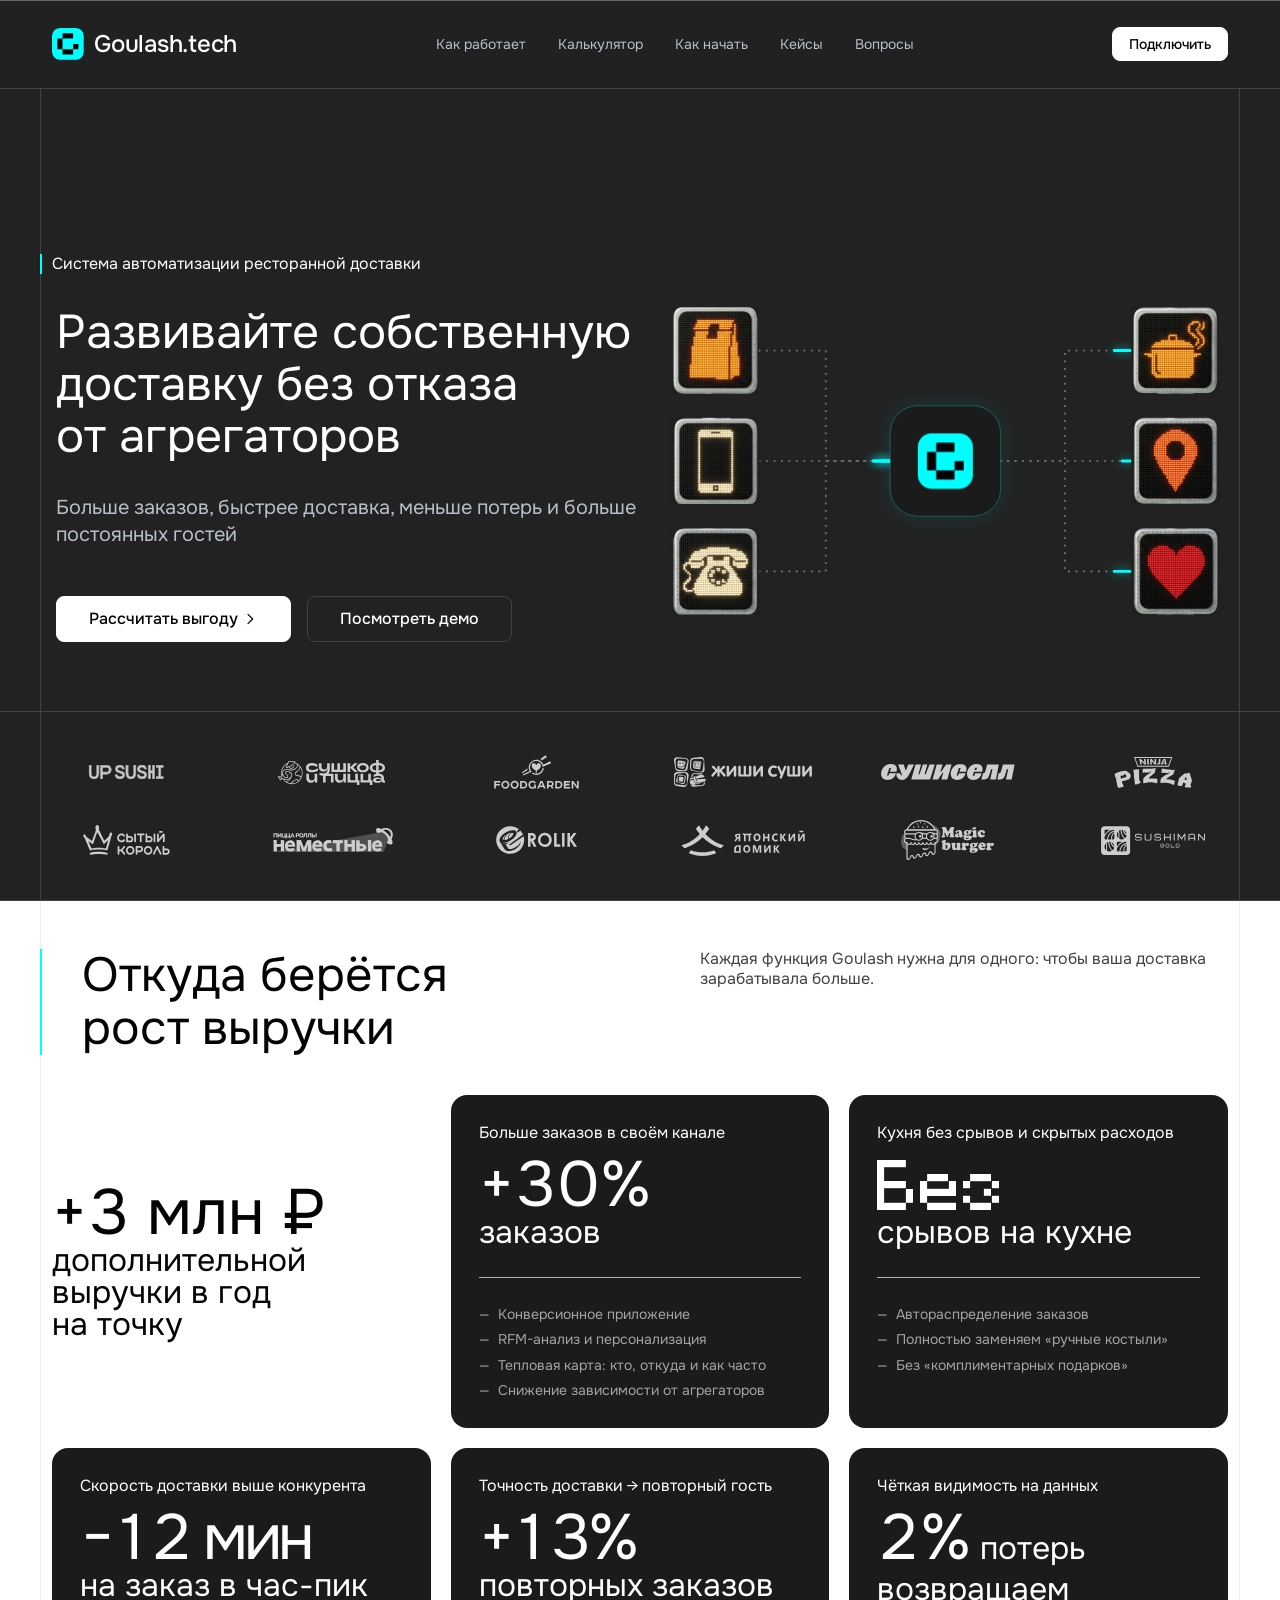
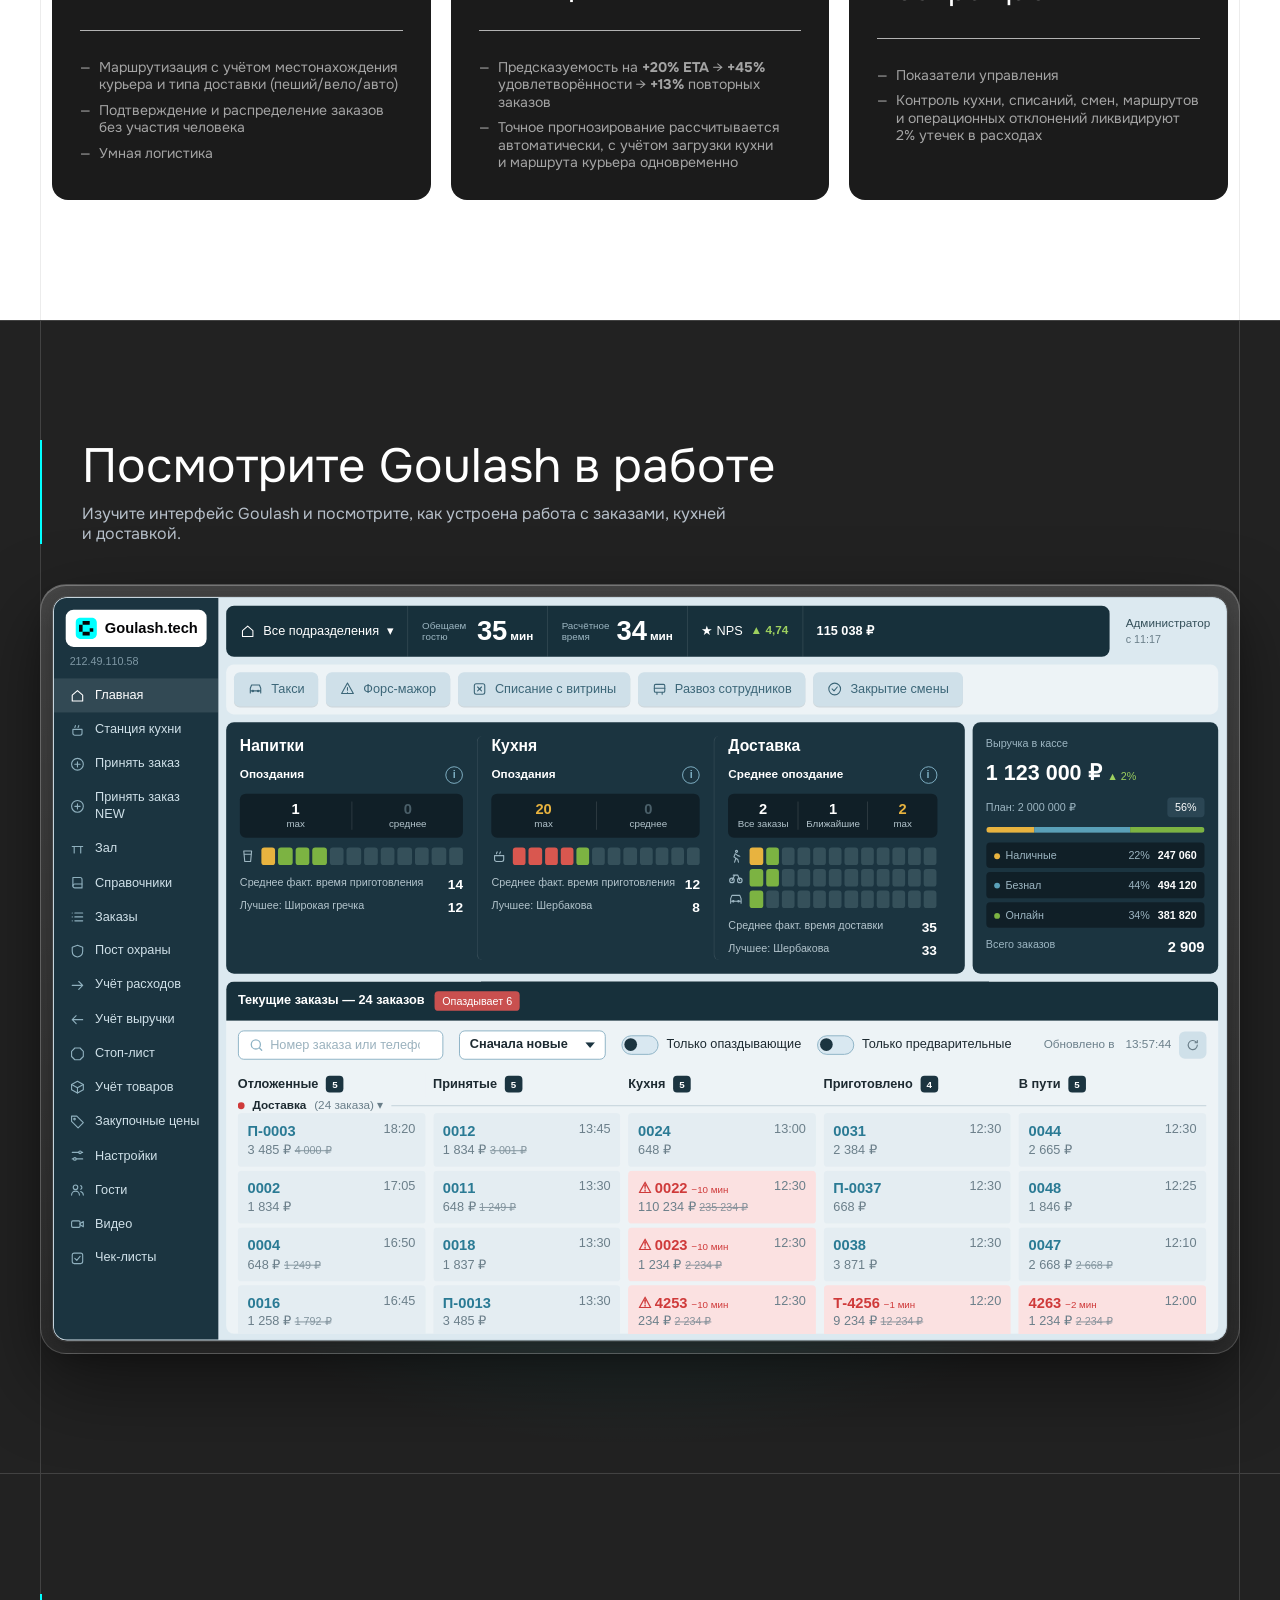
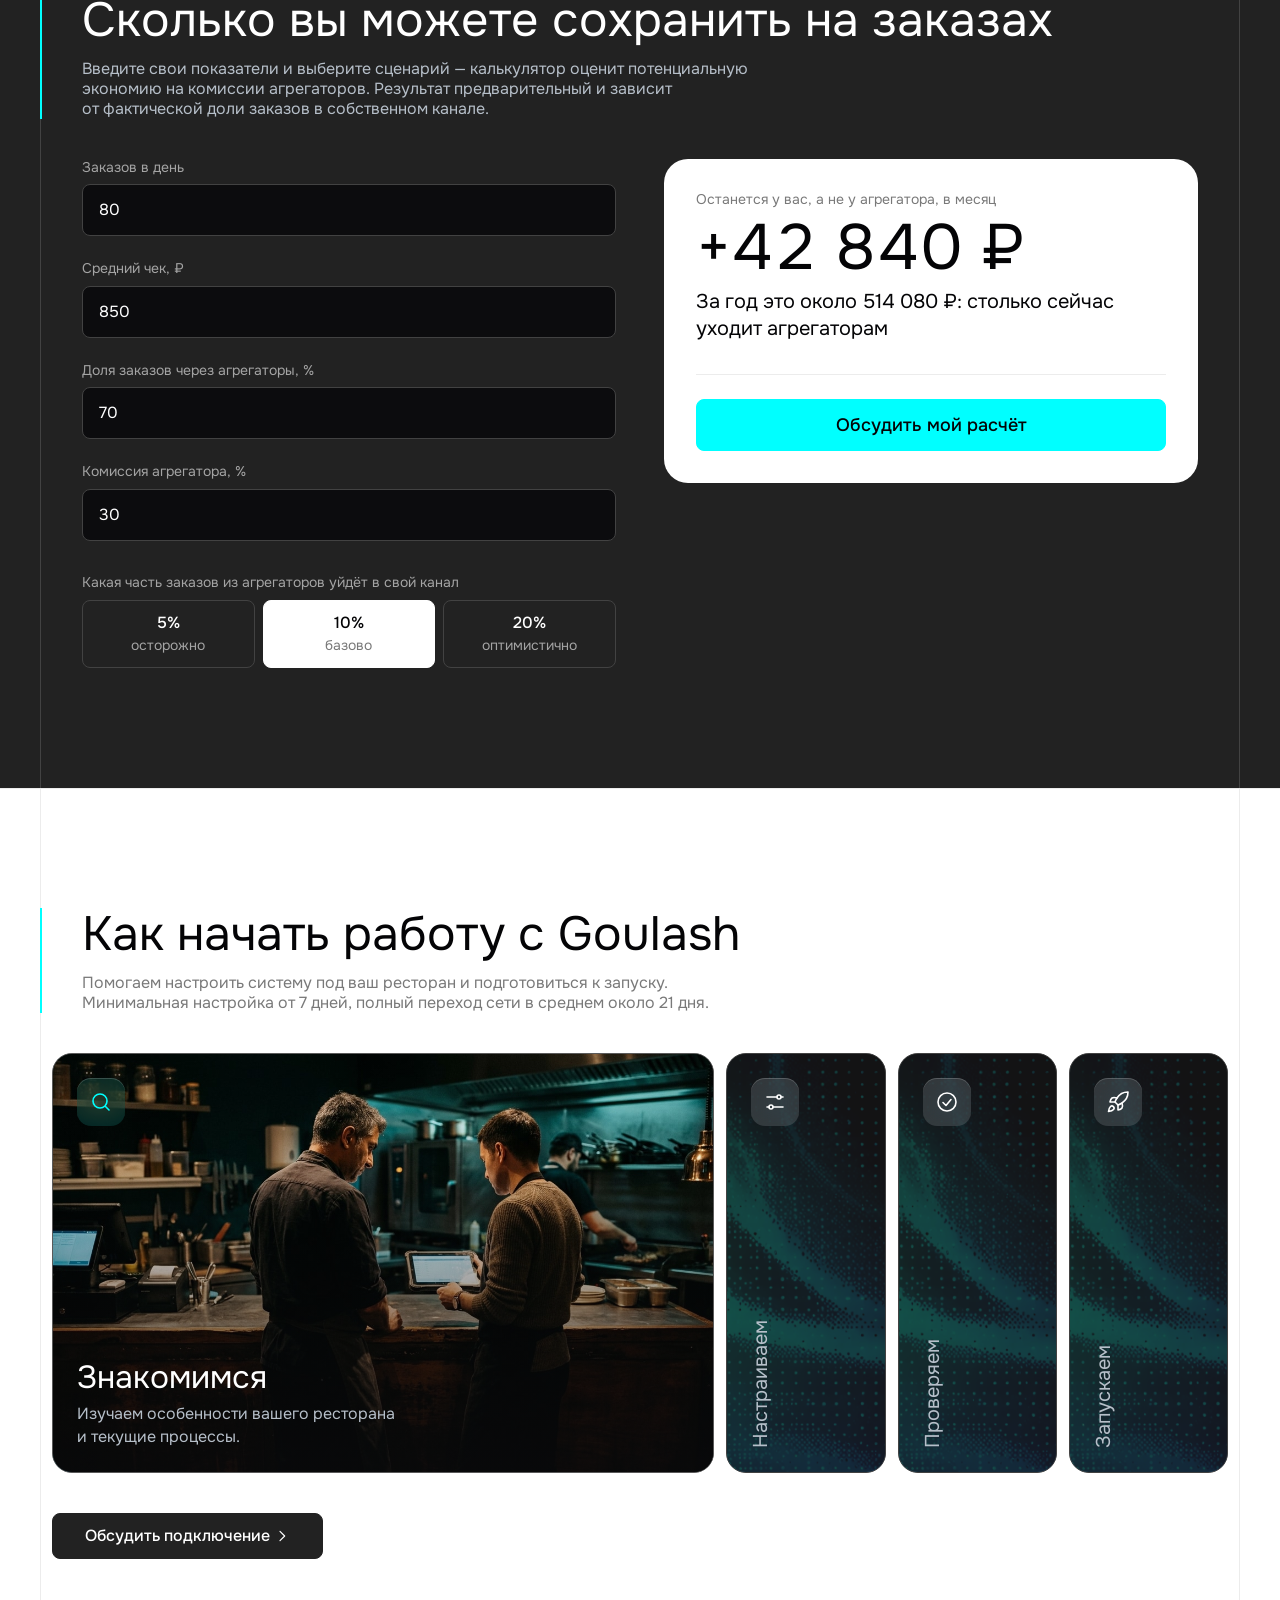
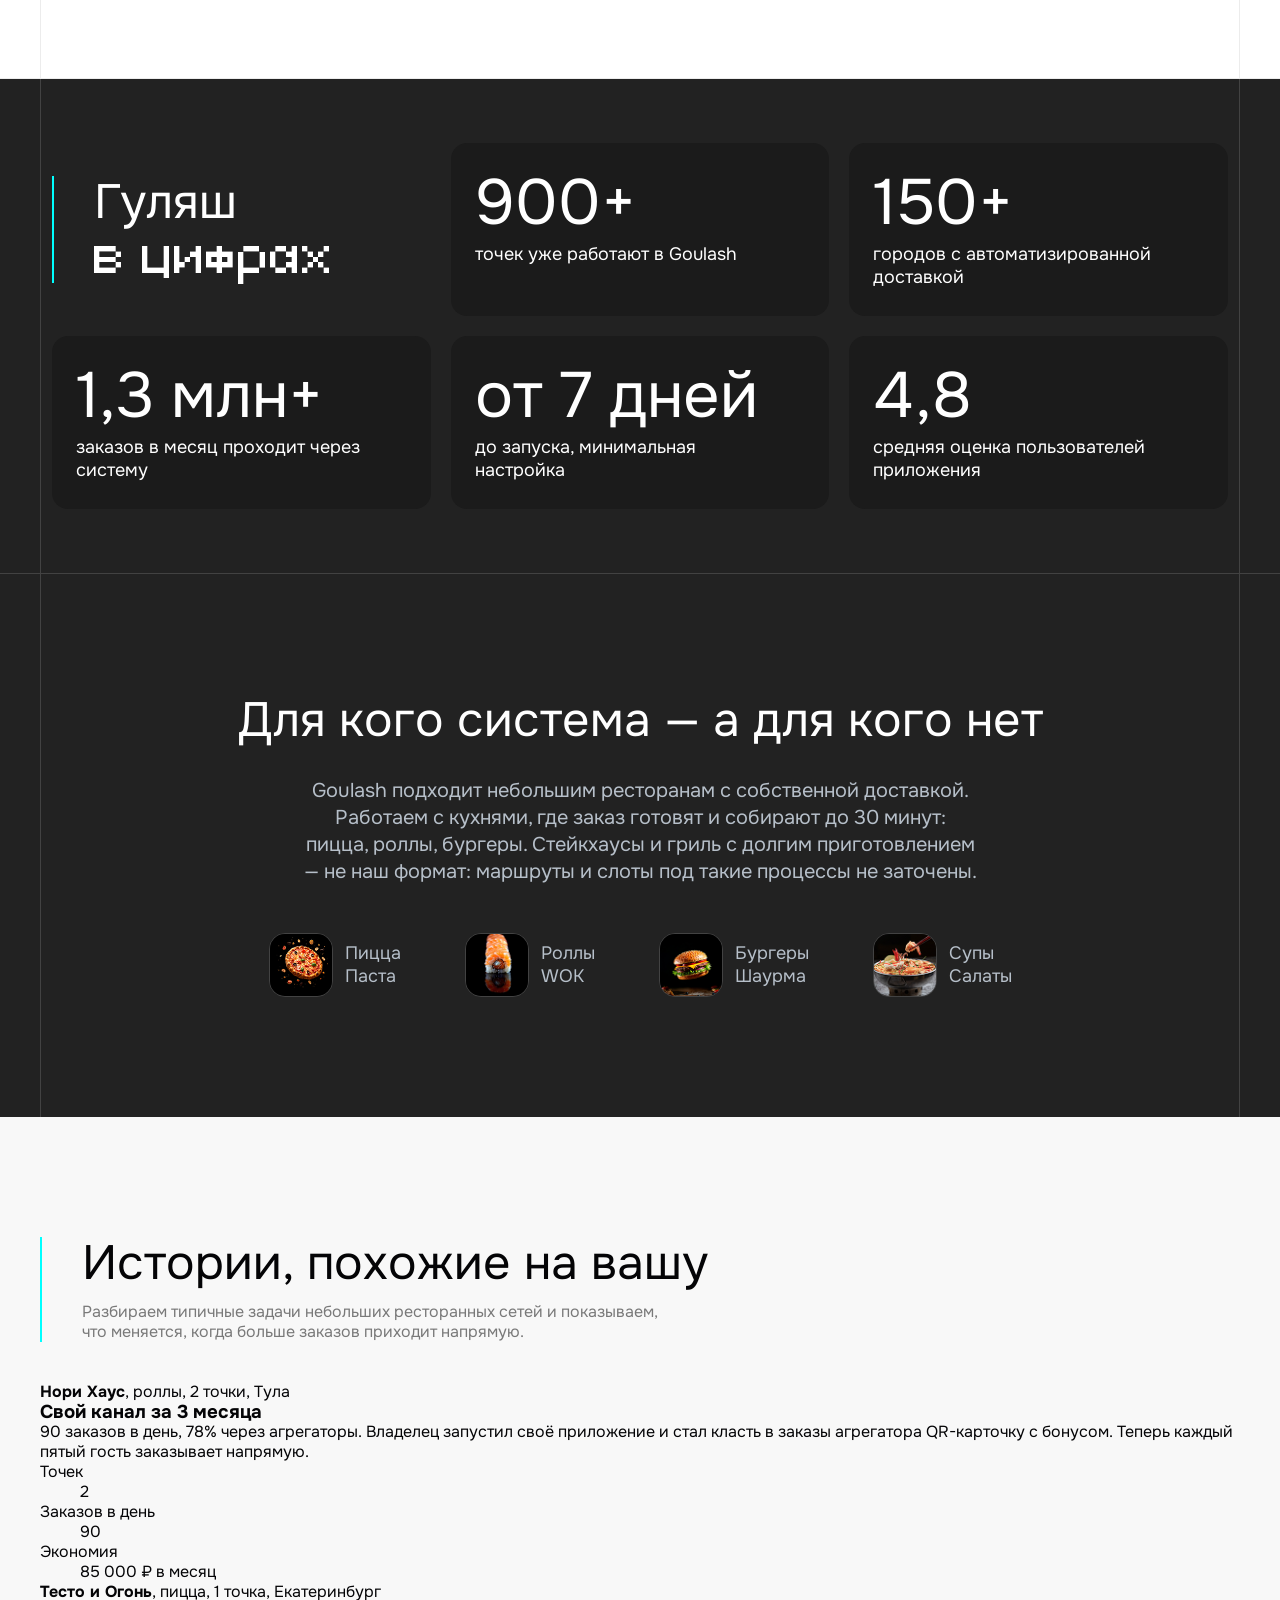
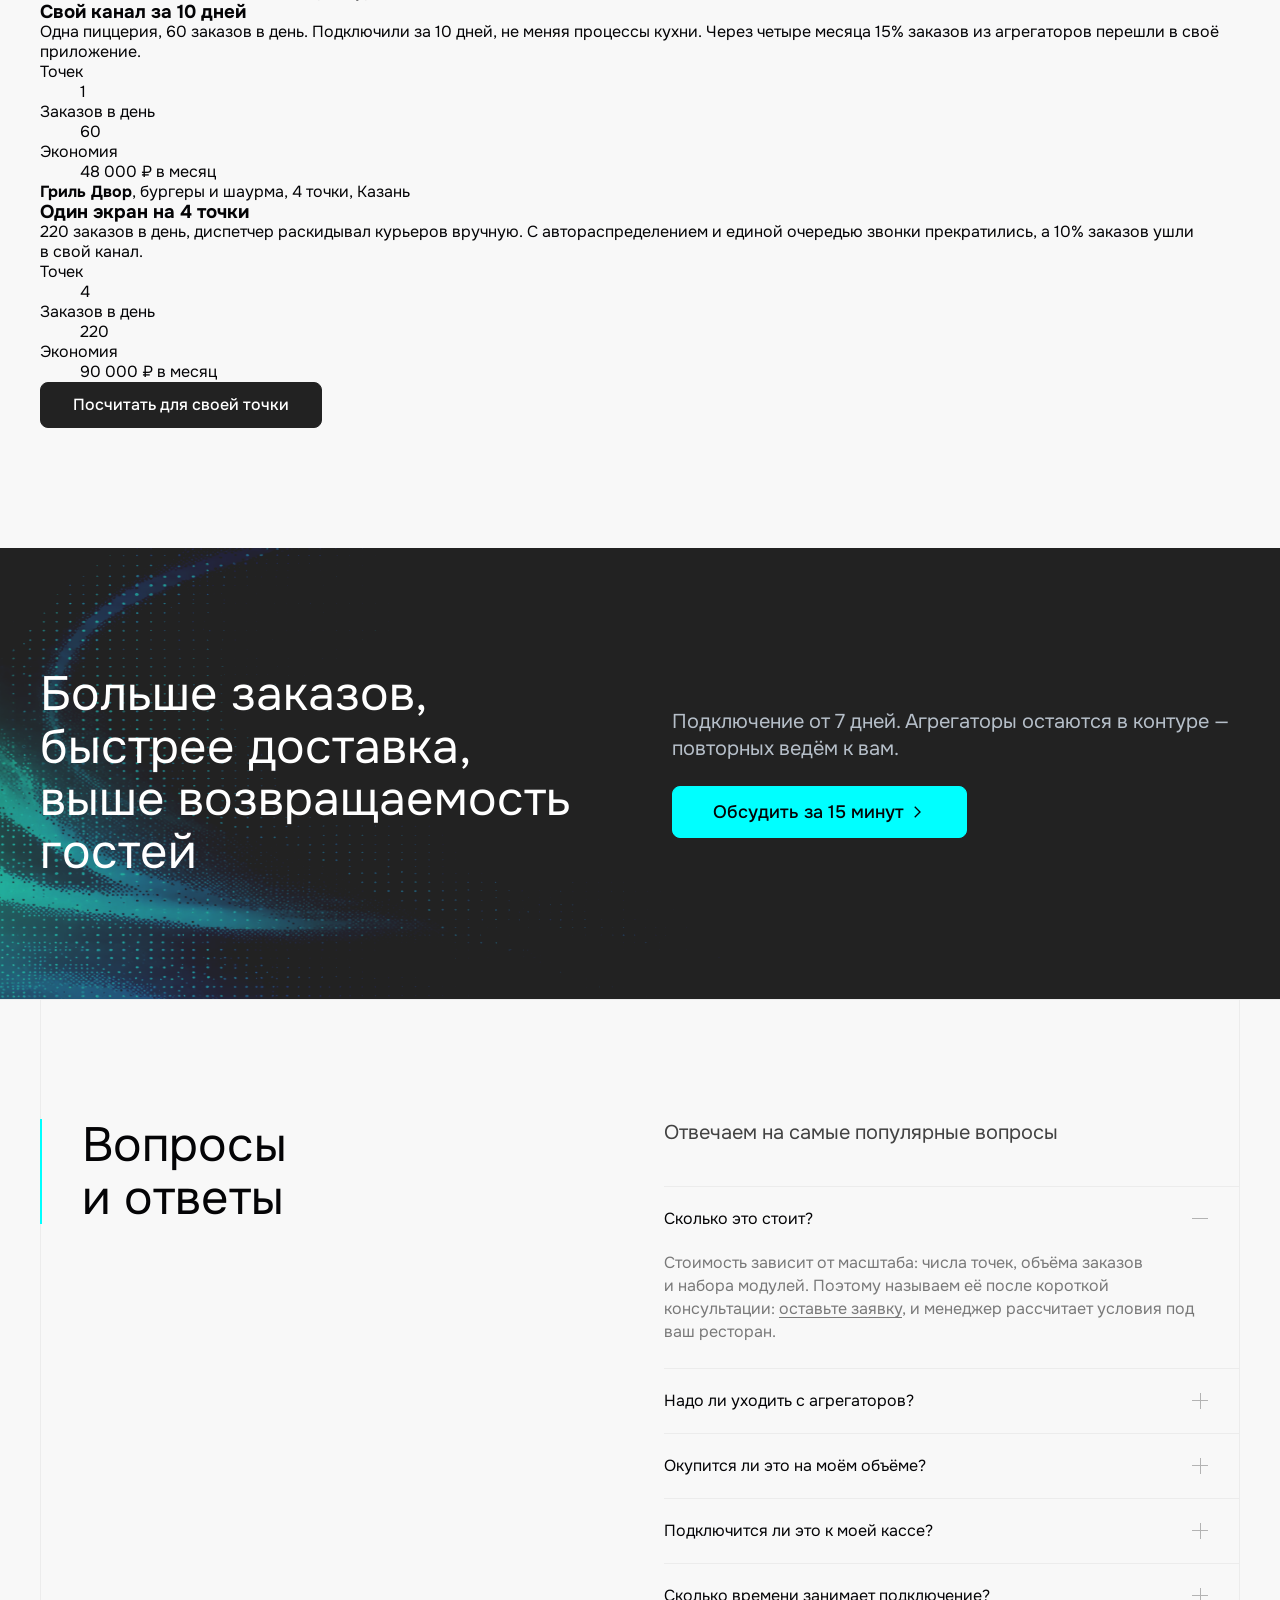
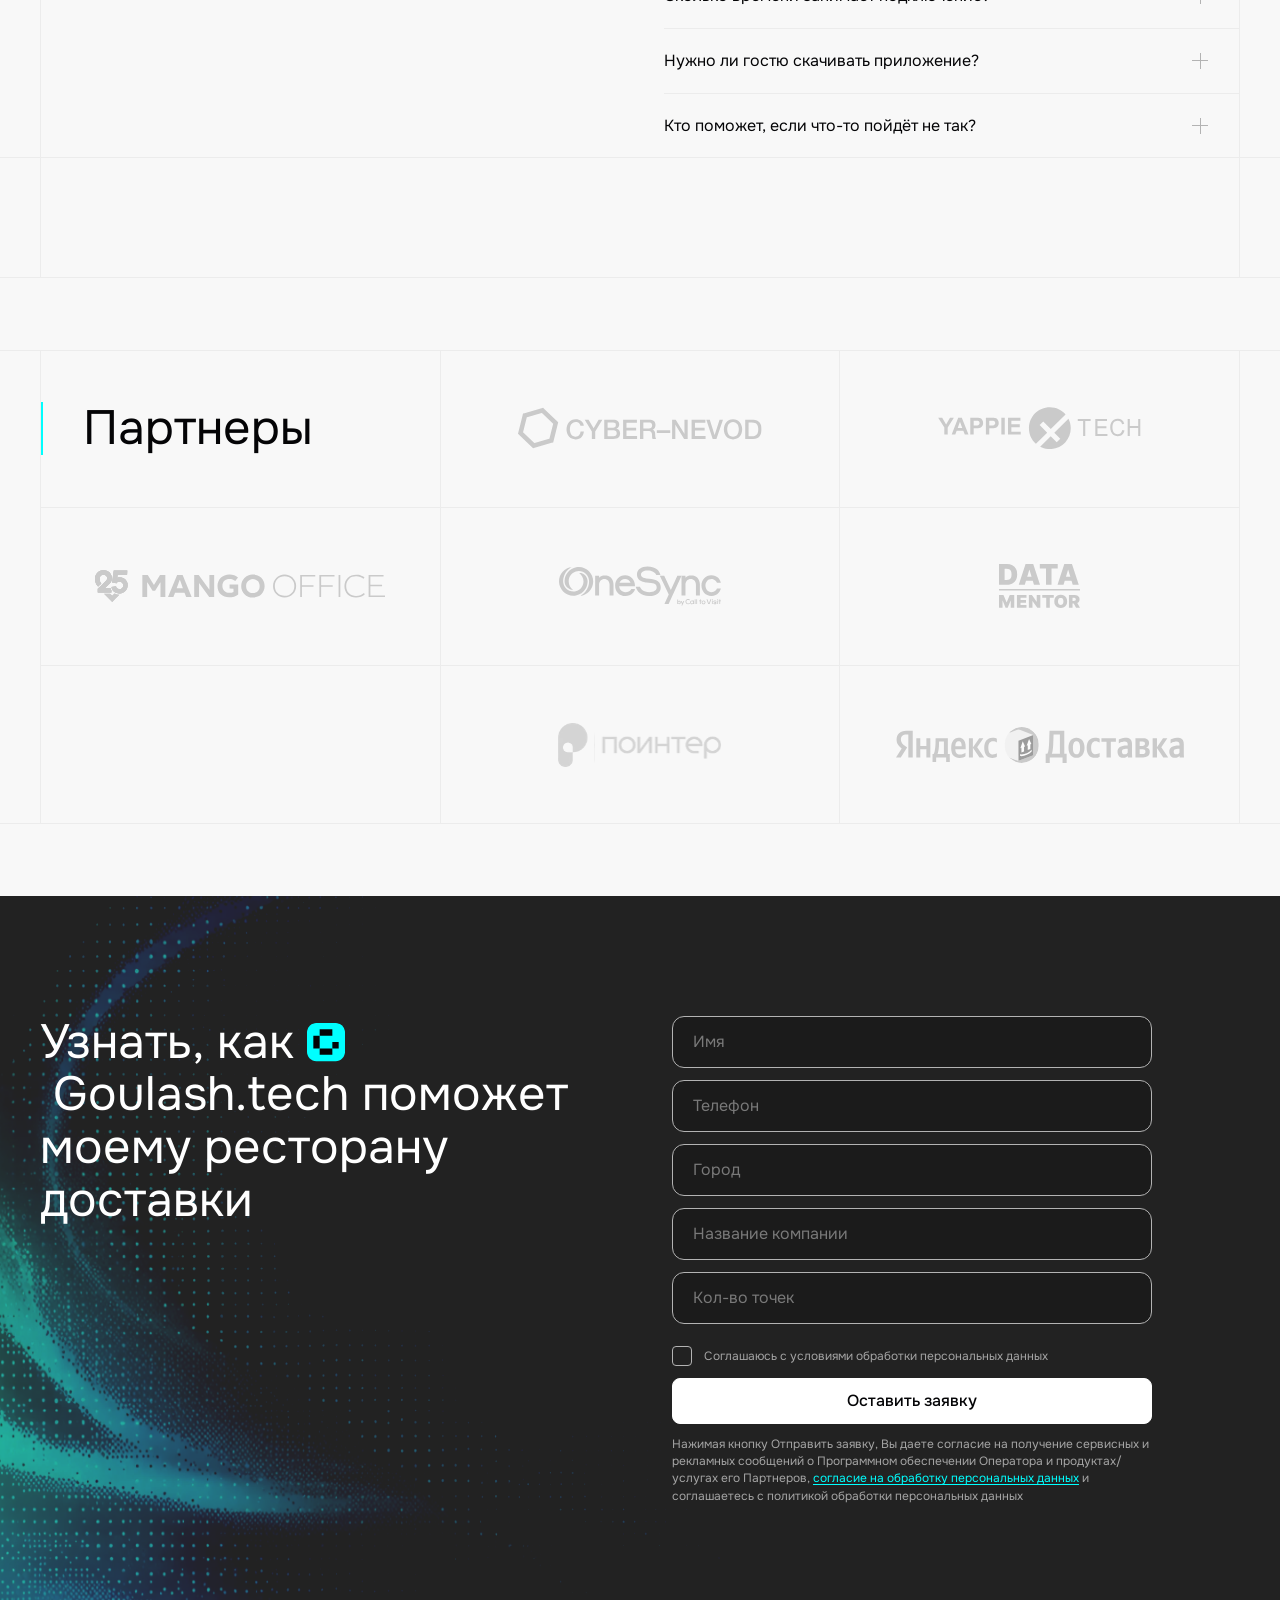
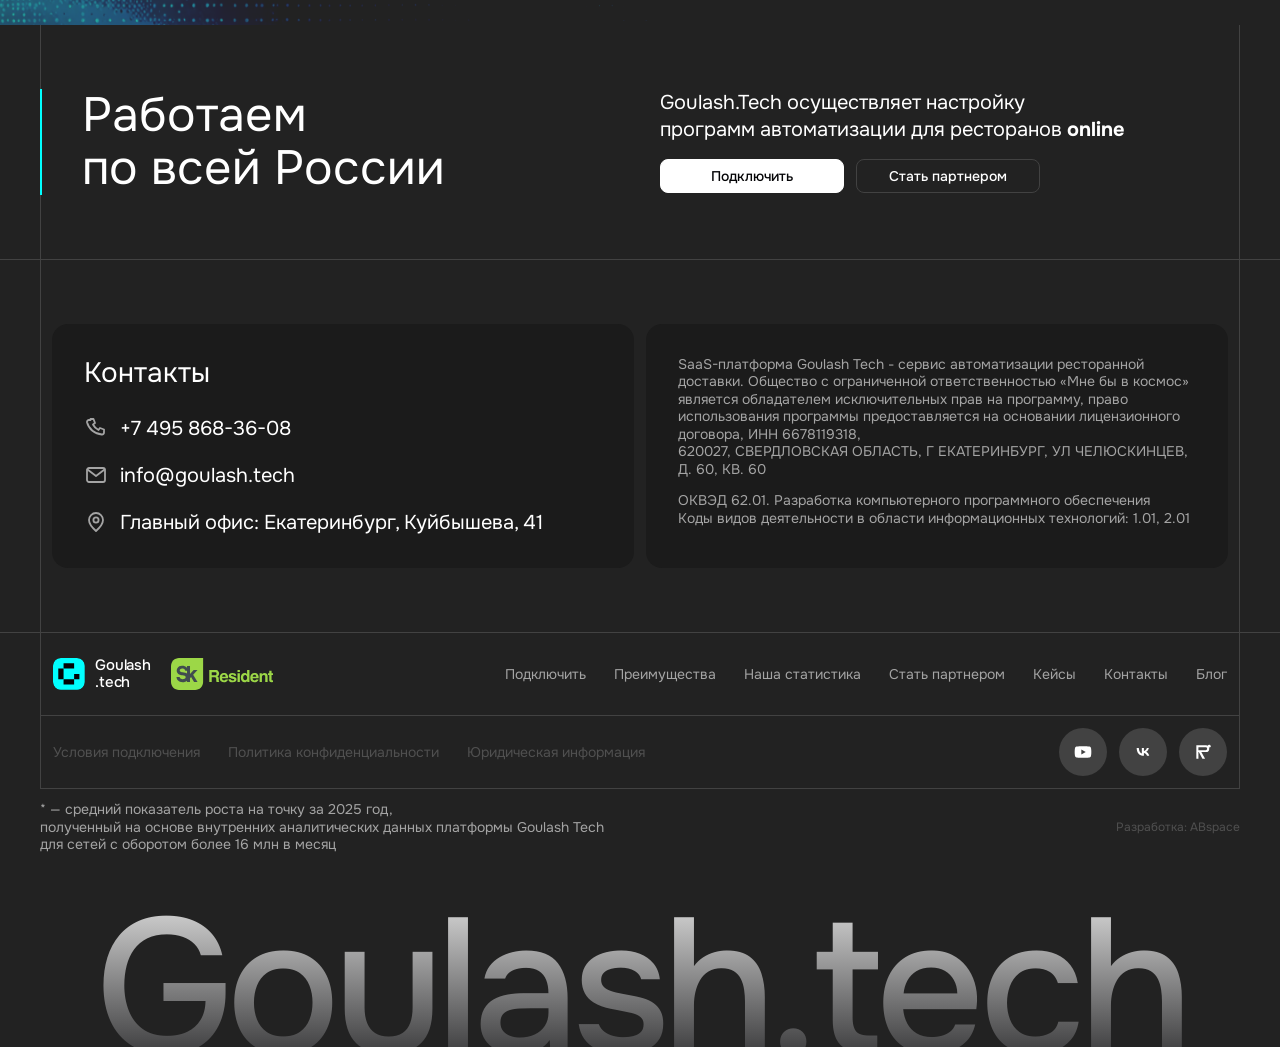
==== commit b60ce2e1: "Refresh mobile grabber style" ====
--- a/index.html
+++ b/index.html
@@ -21,7 +21,7 @@
   <link rel="stylesheet" href="css/footer.css?v=1" />
   <link rel="stylesheet" href="css/app.css?v=20261094" />
   <link rel="stylesheet" href="css/demo.css?v=19" />
-  <link rel="stylesheet" href="css/demo-mobile.css?v=8" />
+  <link rel="stylesheet" href="css/demo-mobile.css?v=9" />
   <link rel="icon" href="data:image/svg+xml,%3Csvg xmlns='http://www.w3.org/2000/svg' viewBox='0 0 48 48'%3E%3Cpath d='M35.87 0H11.65C5.22 0 0 5.25 0 11.72v24.35C0 42.54 5.22 47.78 11.65 47.78h24.22c6.44 0 11.65-5.25 11.65-11.72V11.72C47.52 5.24 42.3 0 35.87 0z' fill='%2300FFFF'/%3E%3C/svg%3E" />
 </head>
 <body class="g2">
--- a/css/demo-mobile.css
+++ b/css/demo-mobile.css
@@ -141,7 +141,7 @@
     flex: none;
     width: 42px;
     height: 5px;
-    margin: -10px auto 0;
+    margin: 8px auto 0;
     padding: 0;
     border-radius: 999px;
     background: #8da3ad;
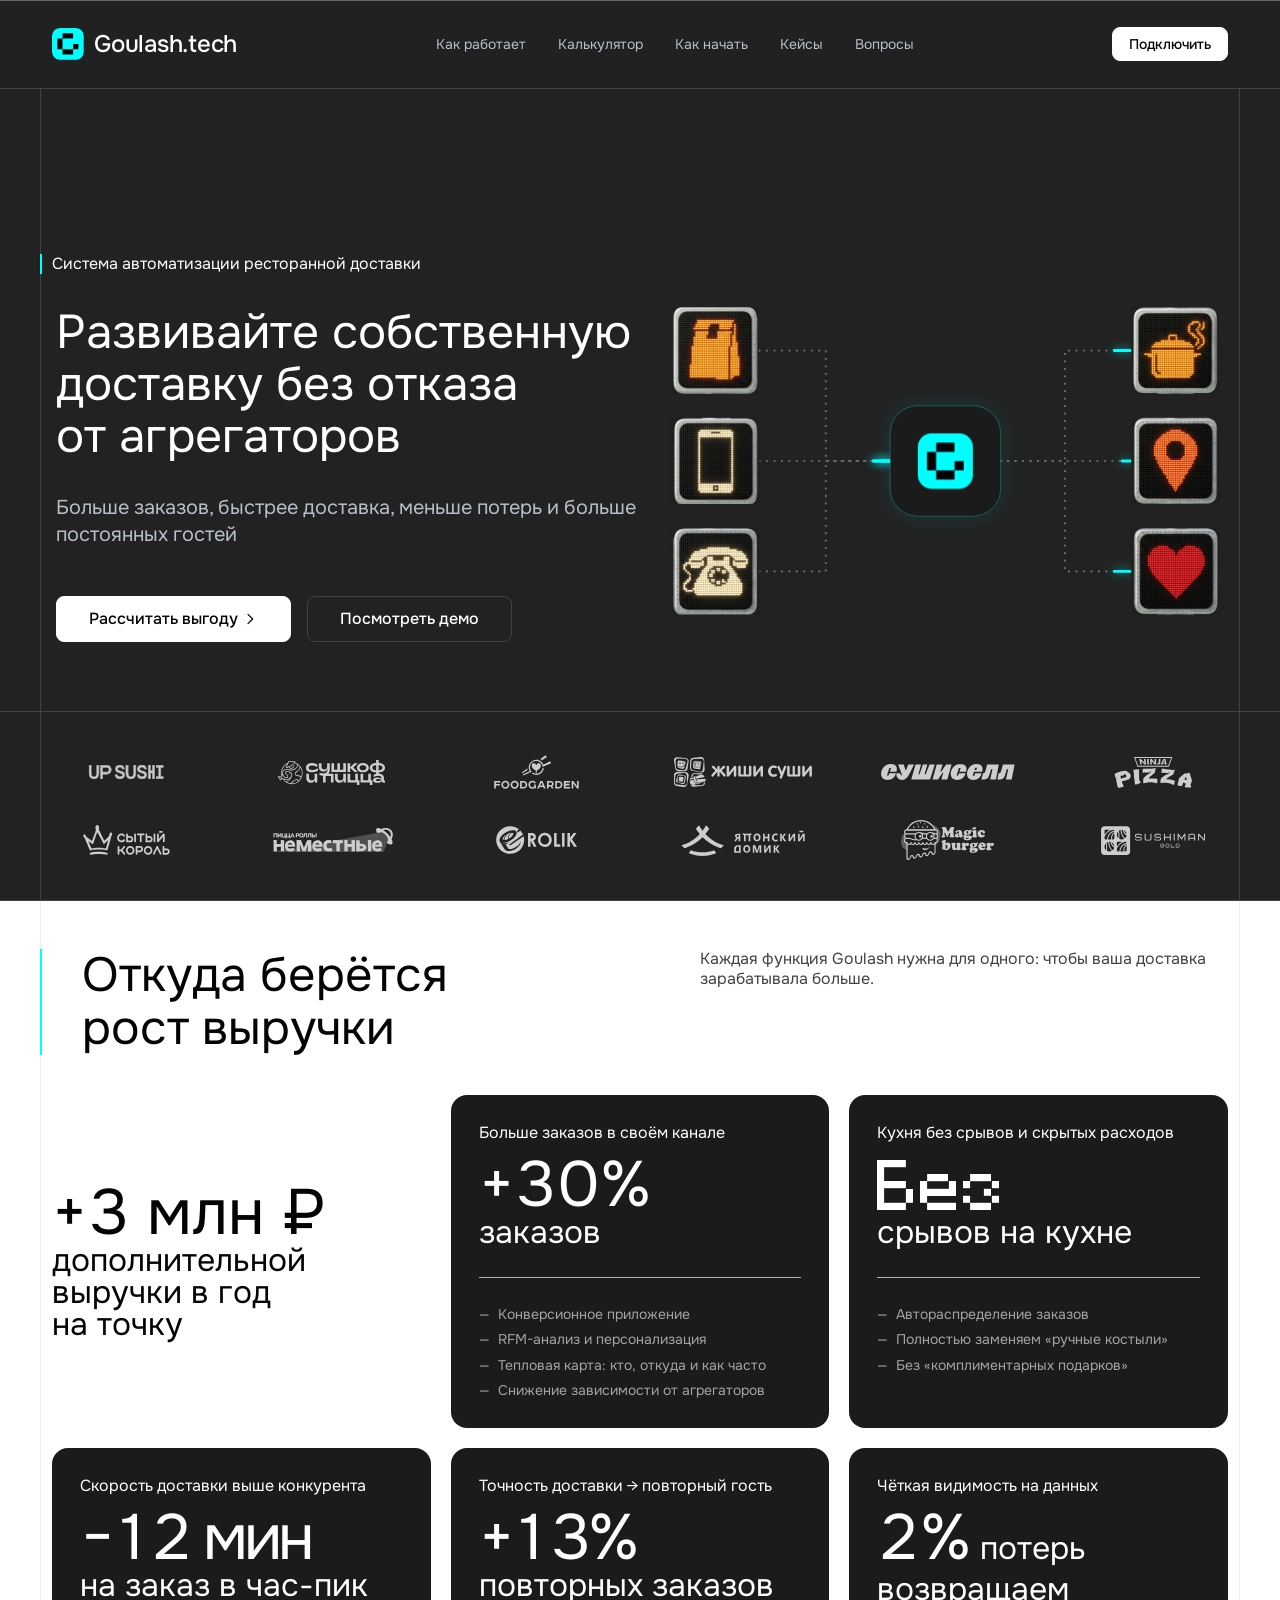
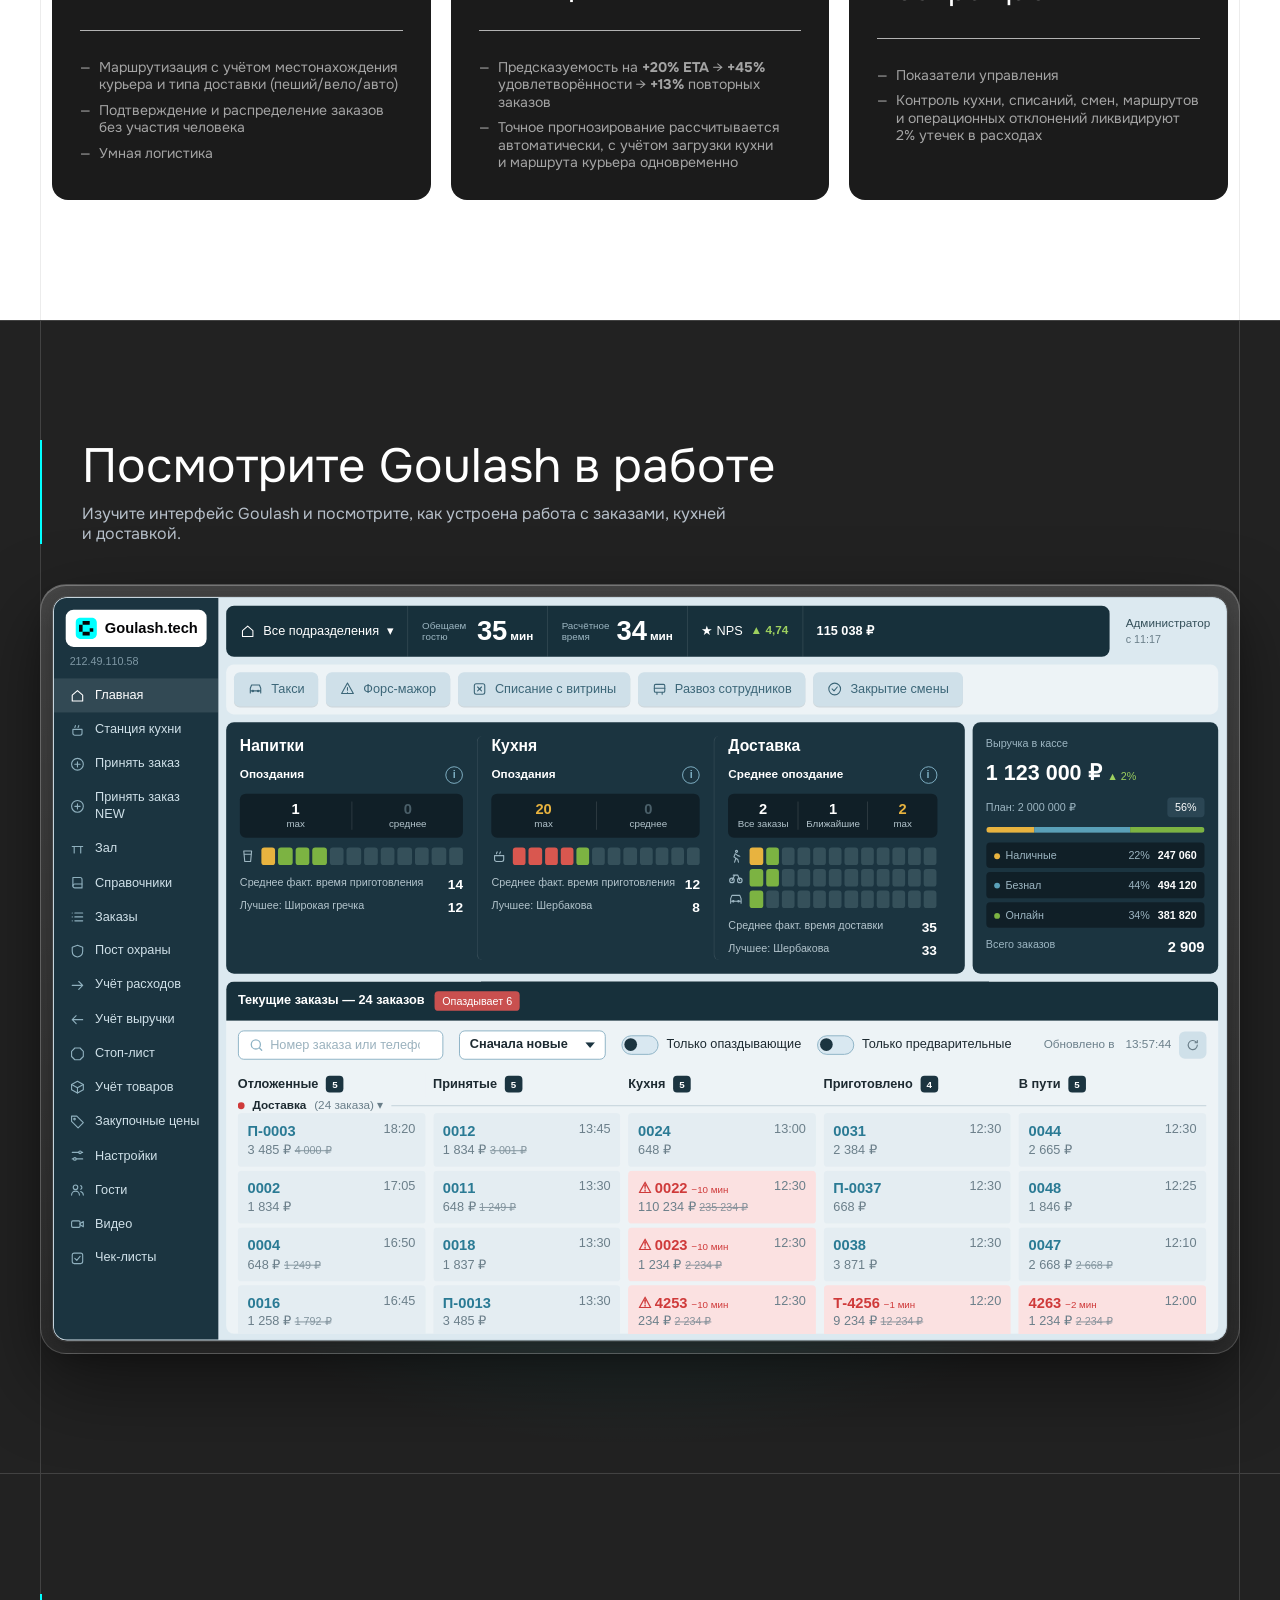
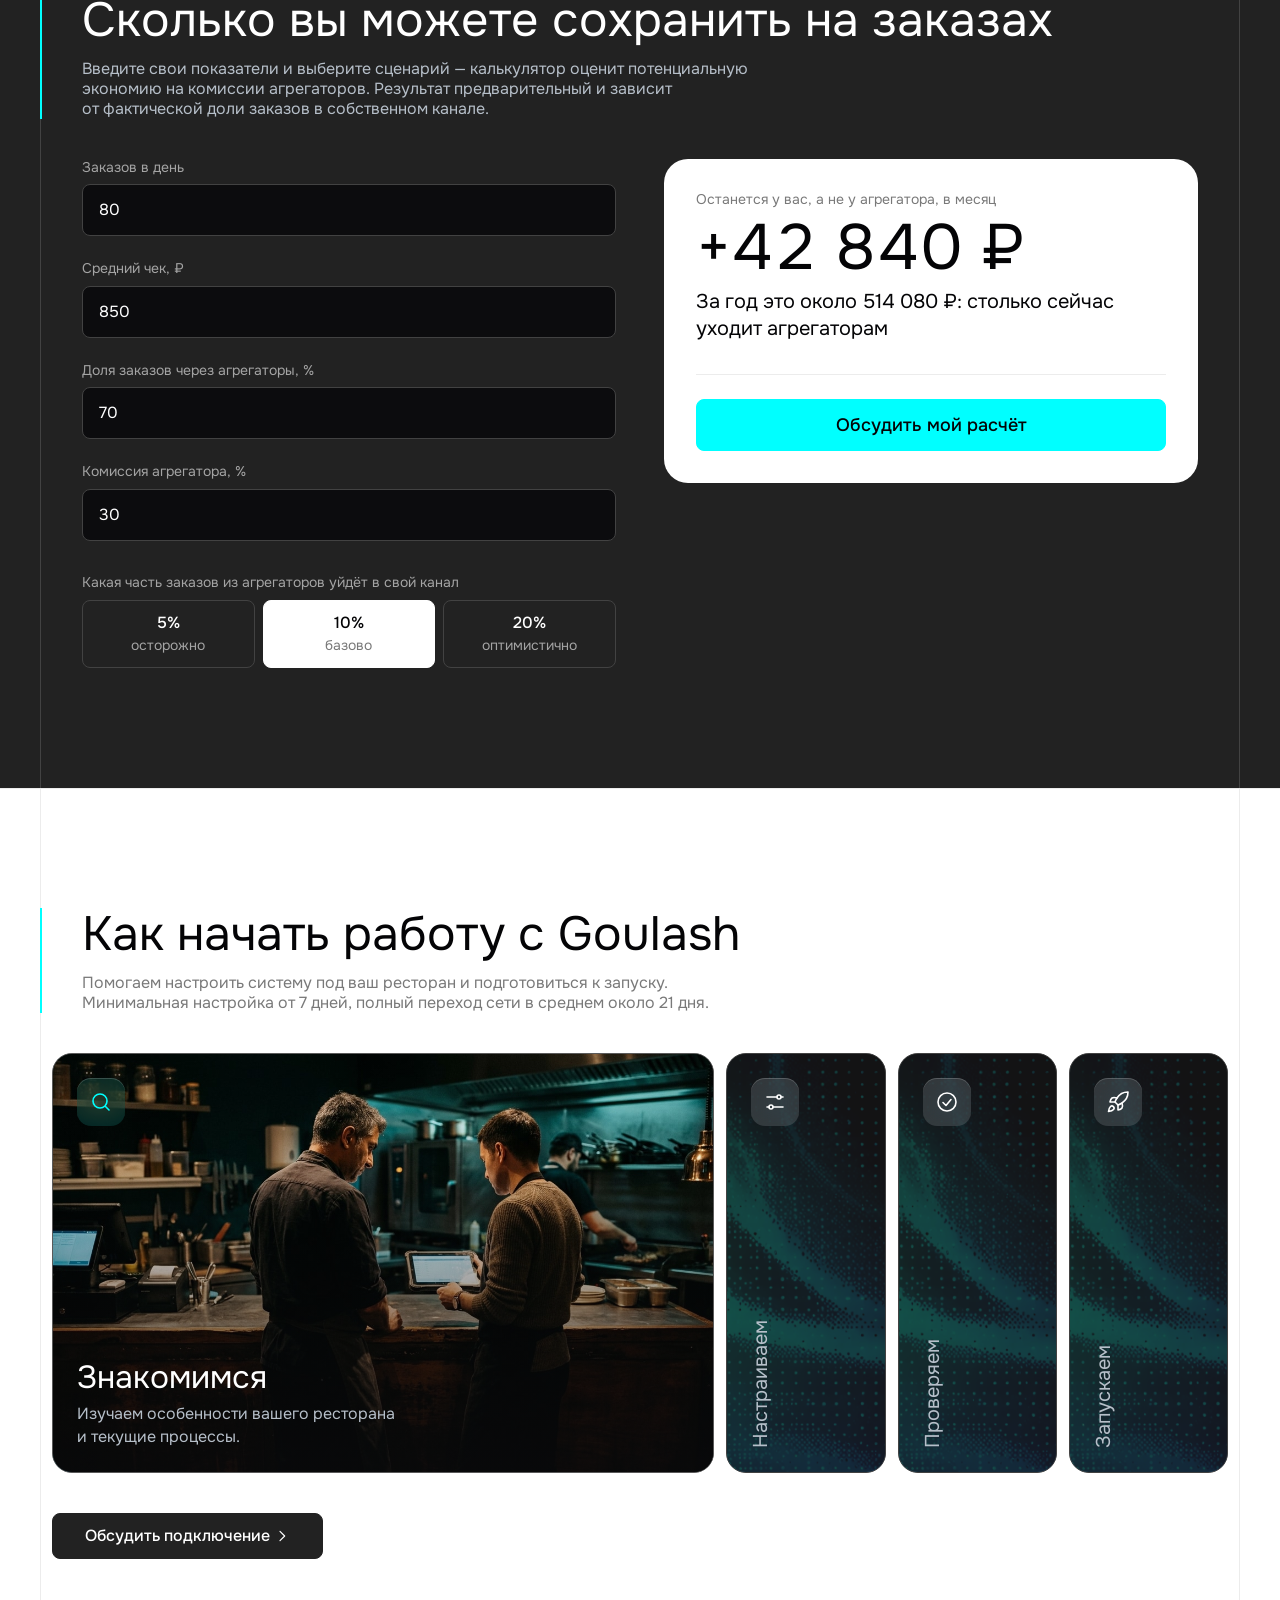
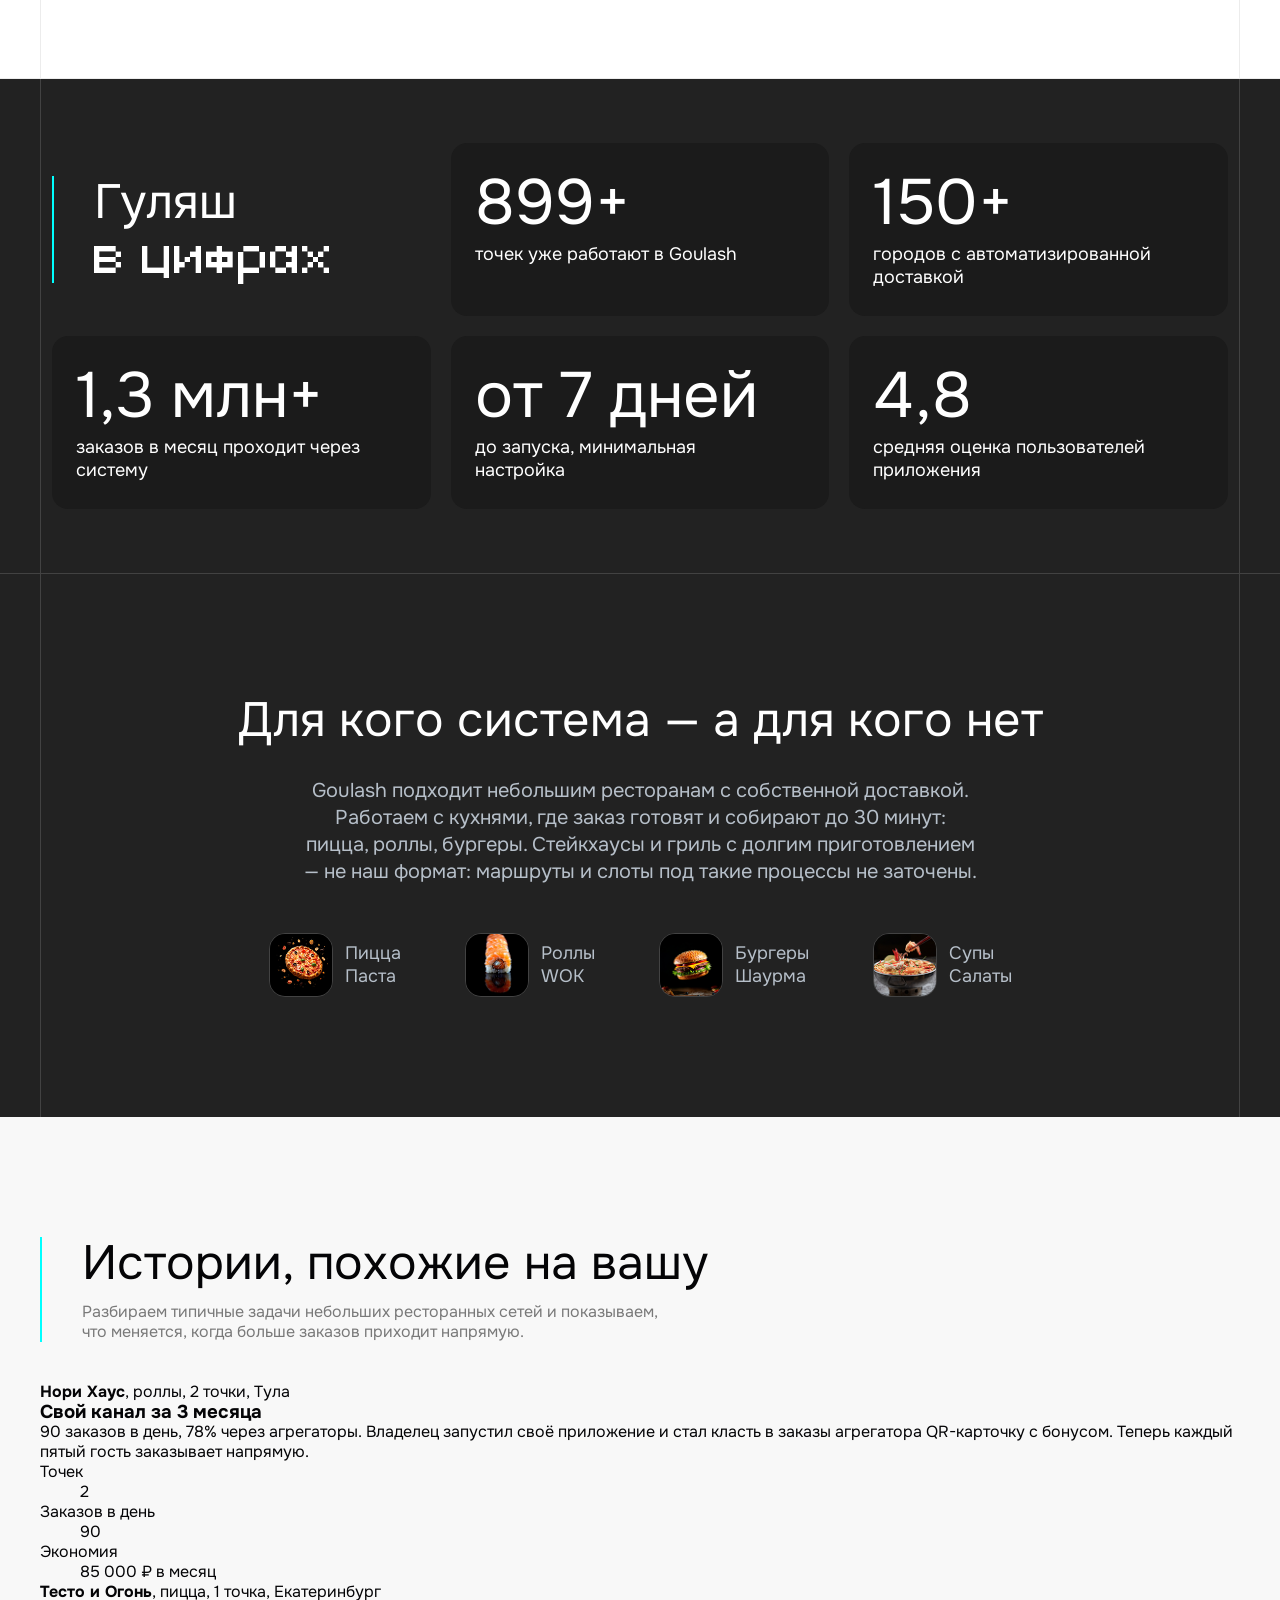
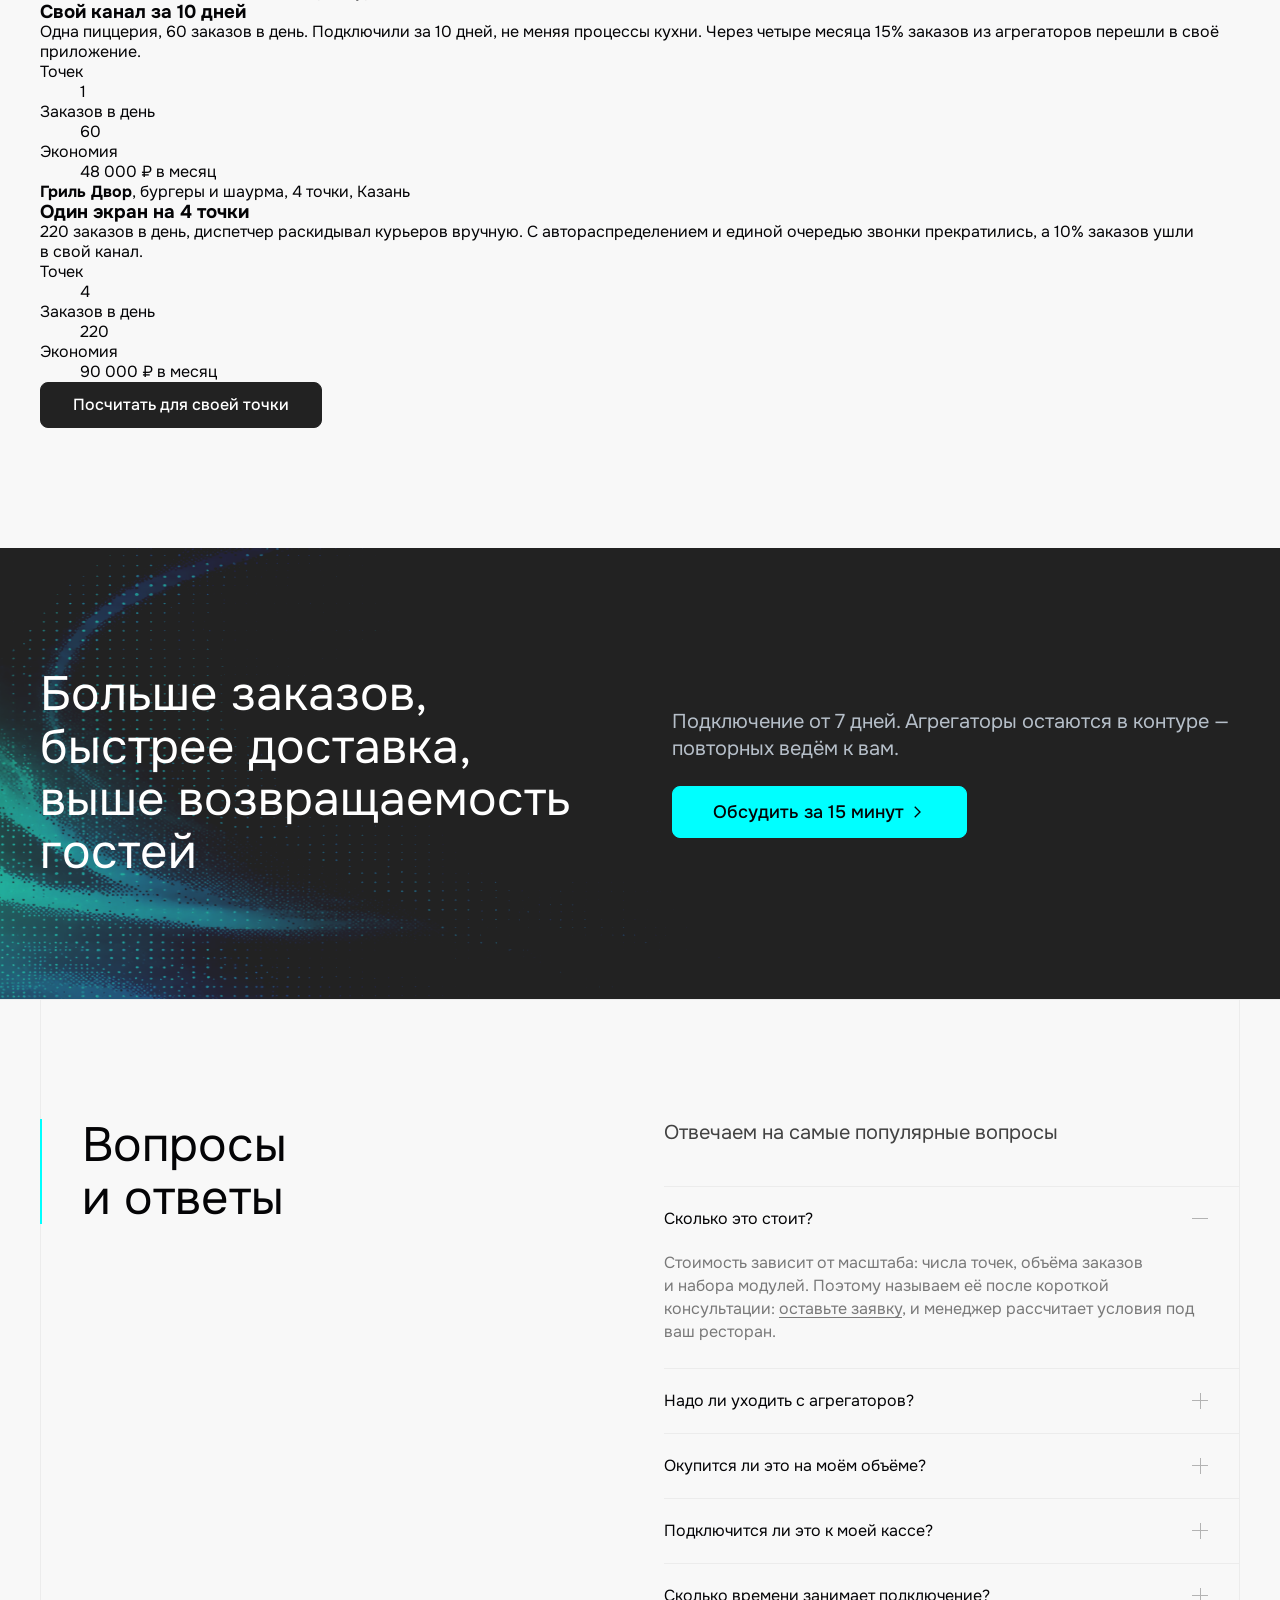
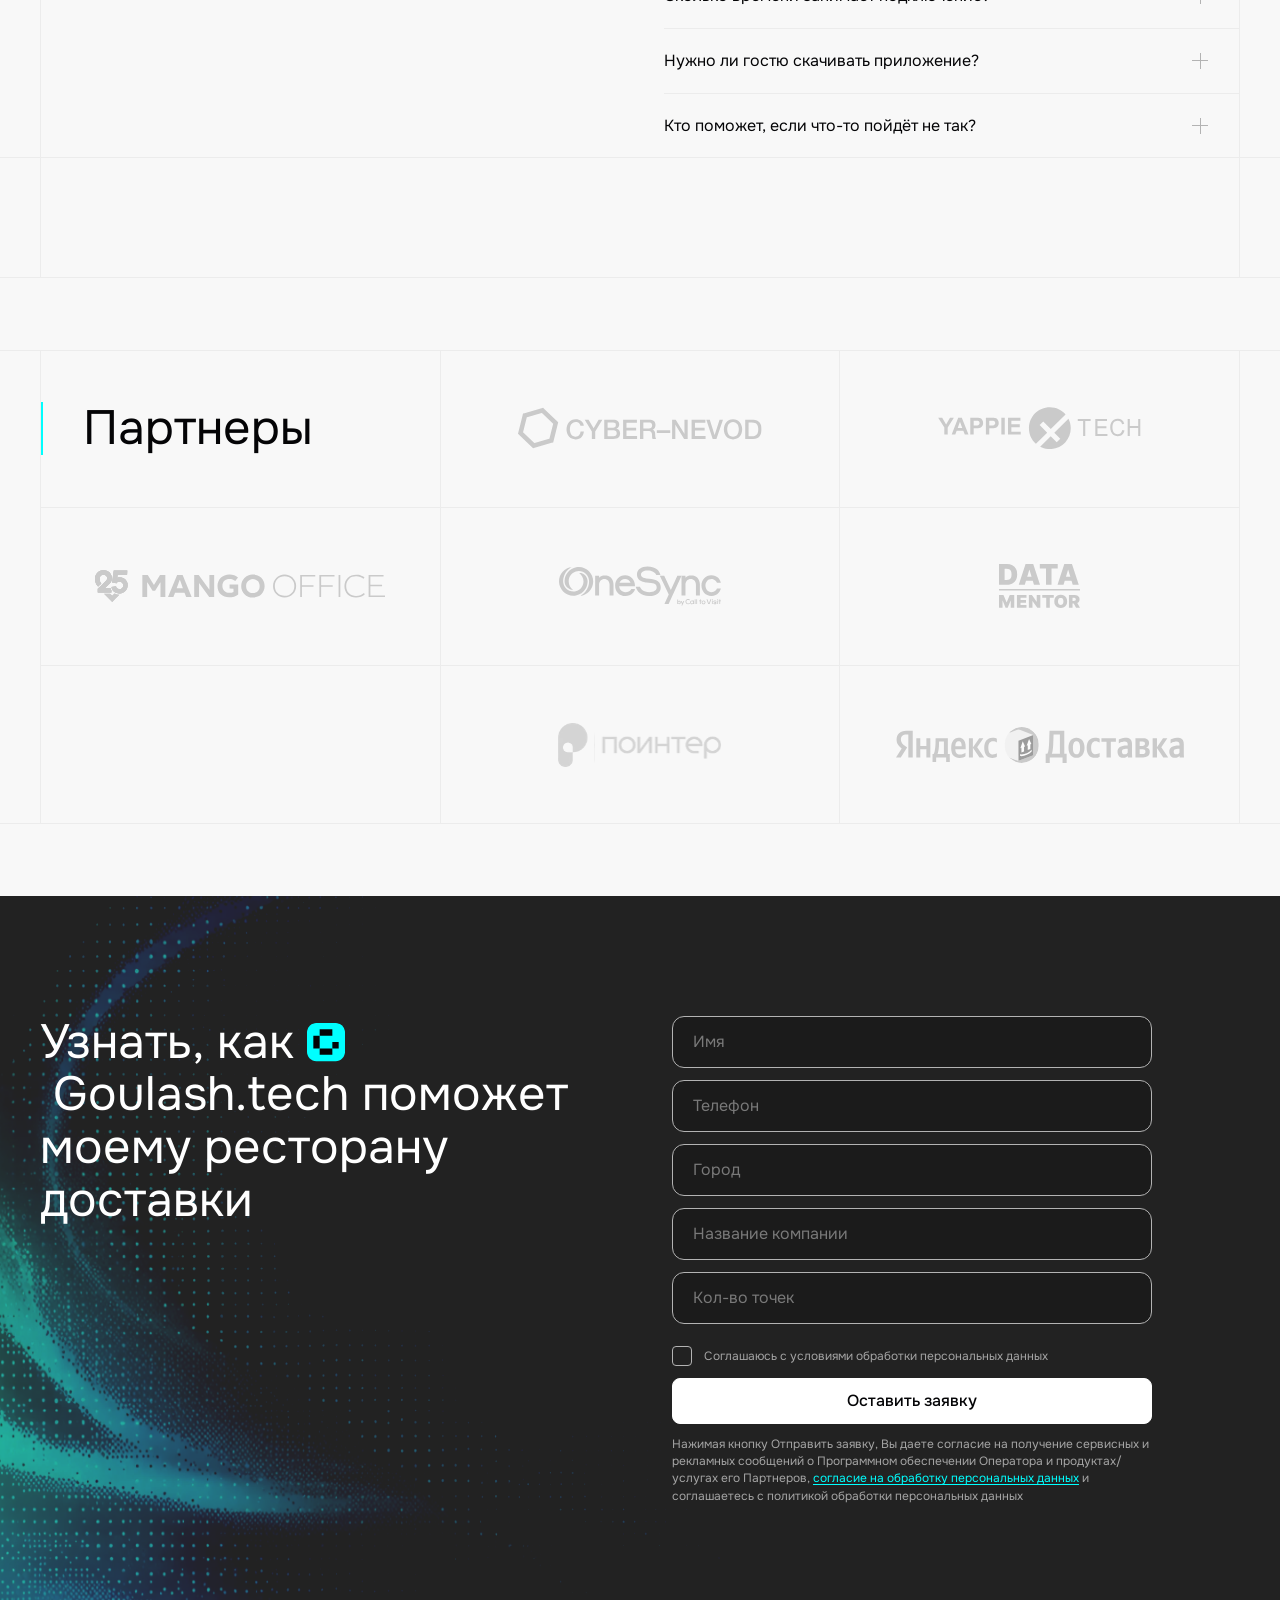
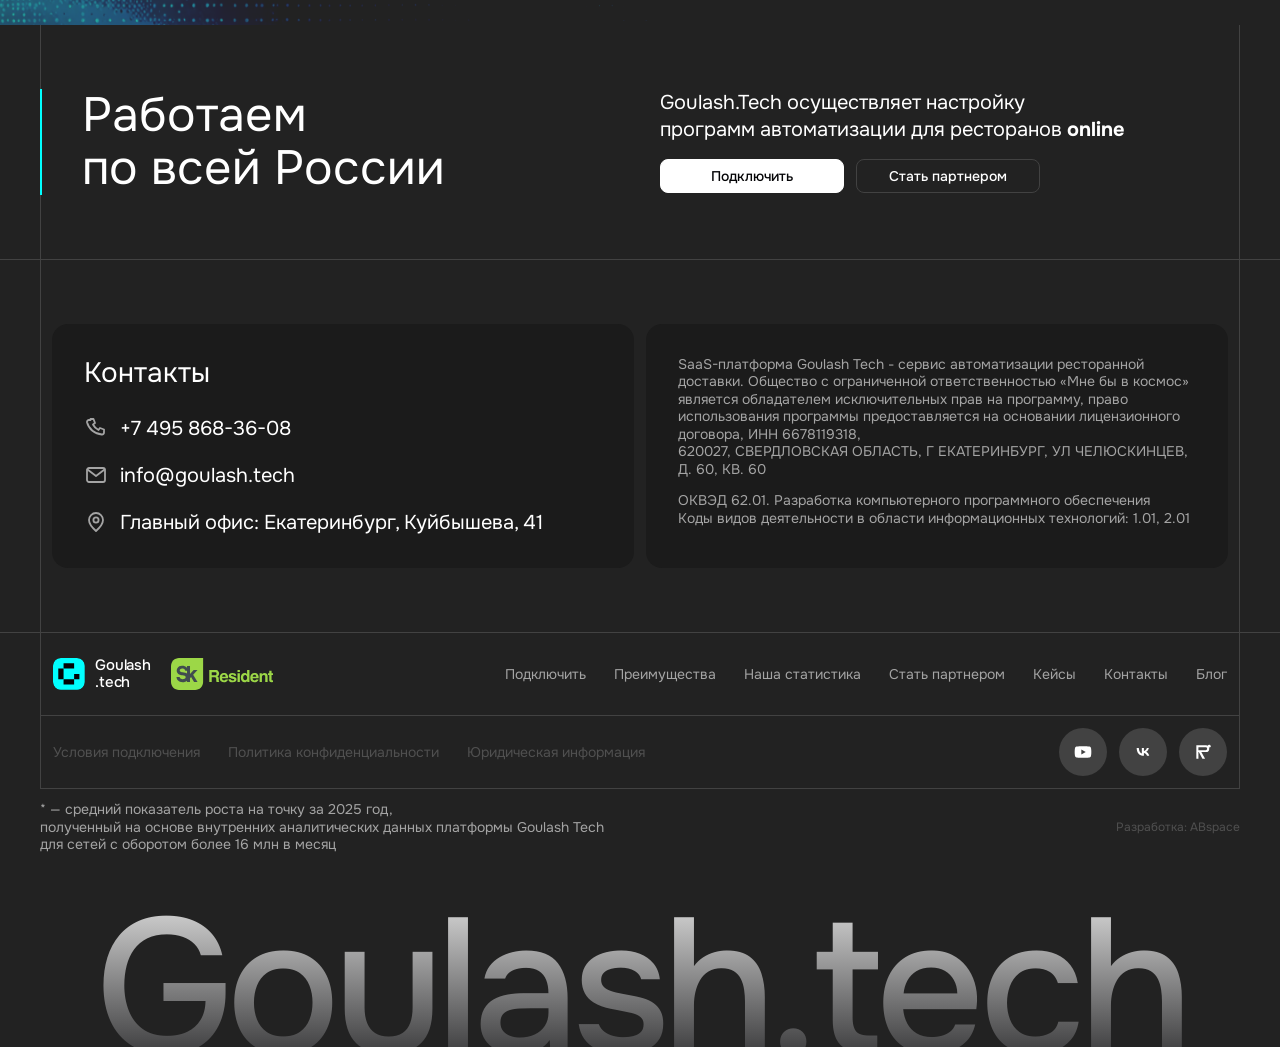
==== commit 16b7c470: "Refresh reverted mobile modal script" ====
--- a/index.html
+++ b/index.html
@@ -21,7 +21,7 @@
   <link rel="stylesheet" href="css/footer.css?v=1" />
   <link rel="stylesheet" href="css/app.css?v=20261094" />
   <link rel="stylesheet" href="css/demo.css?v=19" />
-  <link rel="stylesheet" href="css/demo-mobile.css?v=9" />
+  <link rel="stylesheet" href="css/demo-mobile.css?v=10" />
   <link rel="icon" href="data:image/svg+xml,%3Csvg xmlns='http://www.w3.org/2000/svg' viewBox='0 0 48 48'%3E%3Cpath d='M35.87 0H11.65C5.22 0 0 5.25 0 11.72v24.35C0 42.54 5.22 47.78 11.65 47.78h24.22c6.44 0 11.65-5.25 11.65-11.72V11.72C47.52 5.24 42.3 0 35.87 0z' fill='%2300FFFF'/%3E%3C/svg%3E" />
 </head>
 <body class="g2">
@@ -940,6 +940,6 @@
 
   <script src="js/app.js?v=20261087"></script>
   <script src="js/demo.js?v=17"></script>
-  <script src="js/demo-mobile.js?v=6"></script>
+  <script src="js/demo-mobile.js?v=8"></script>
 </body>
 </html>
--- a/css/demo-mobile.css
+++ b/css/demo-mobile.css
@@ -141,7 +141,7 @@
     flex: none;
     width: 42px;
     height: 5px;
-    margin: 8px auto 0;
+    margin: -10px auto 0;
     padding: 0;
     border-radius: 999px;
     background: #8da3ad;
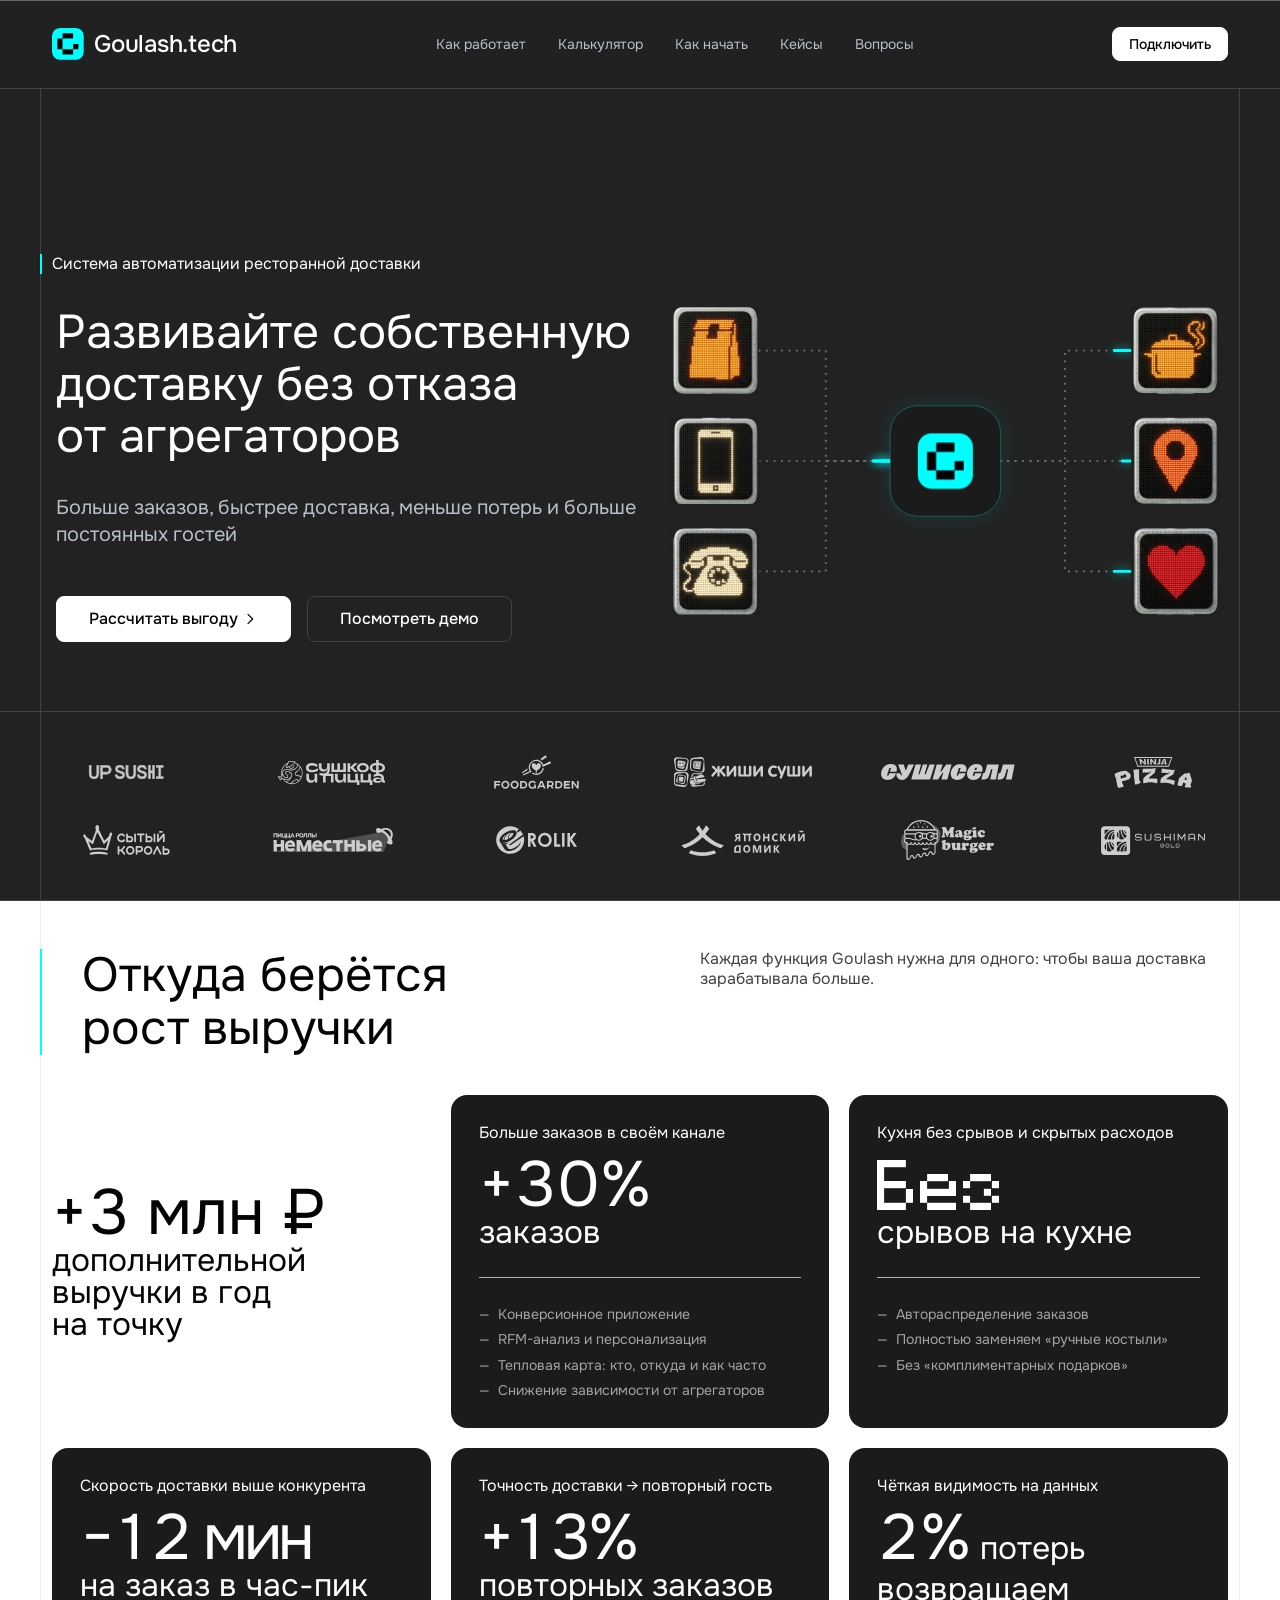
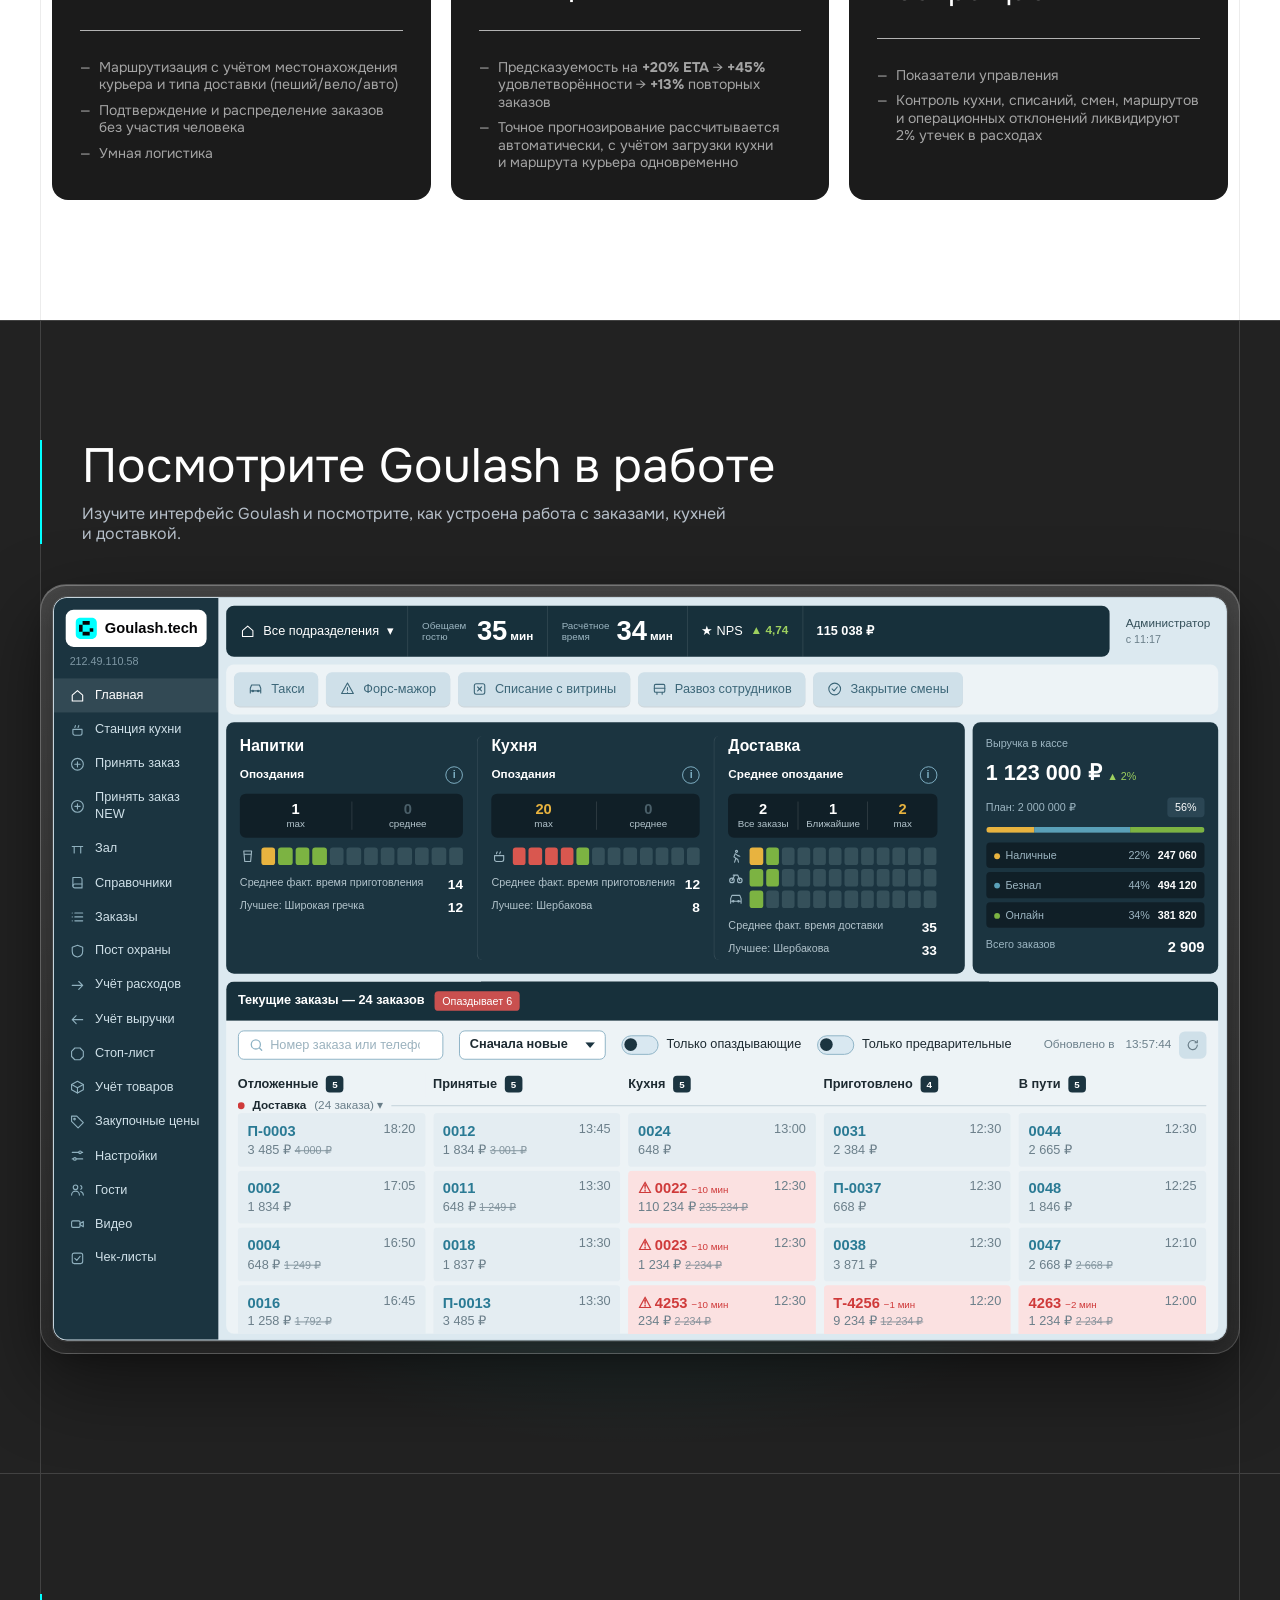
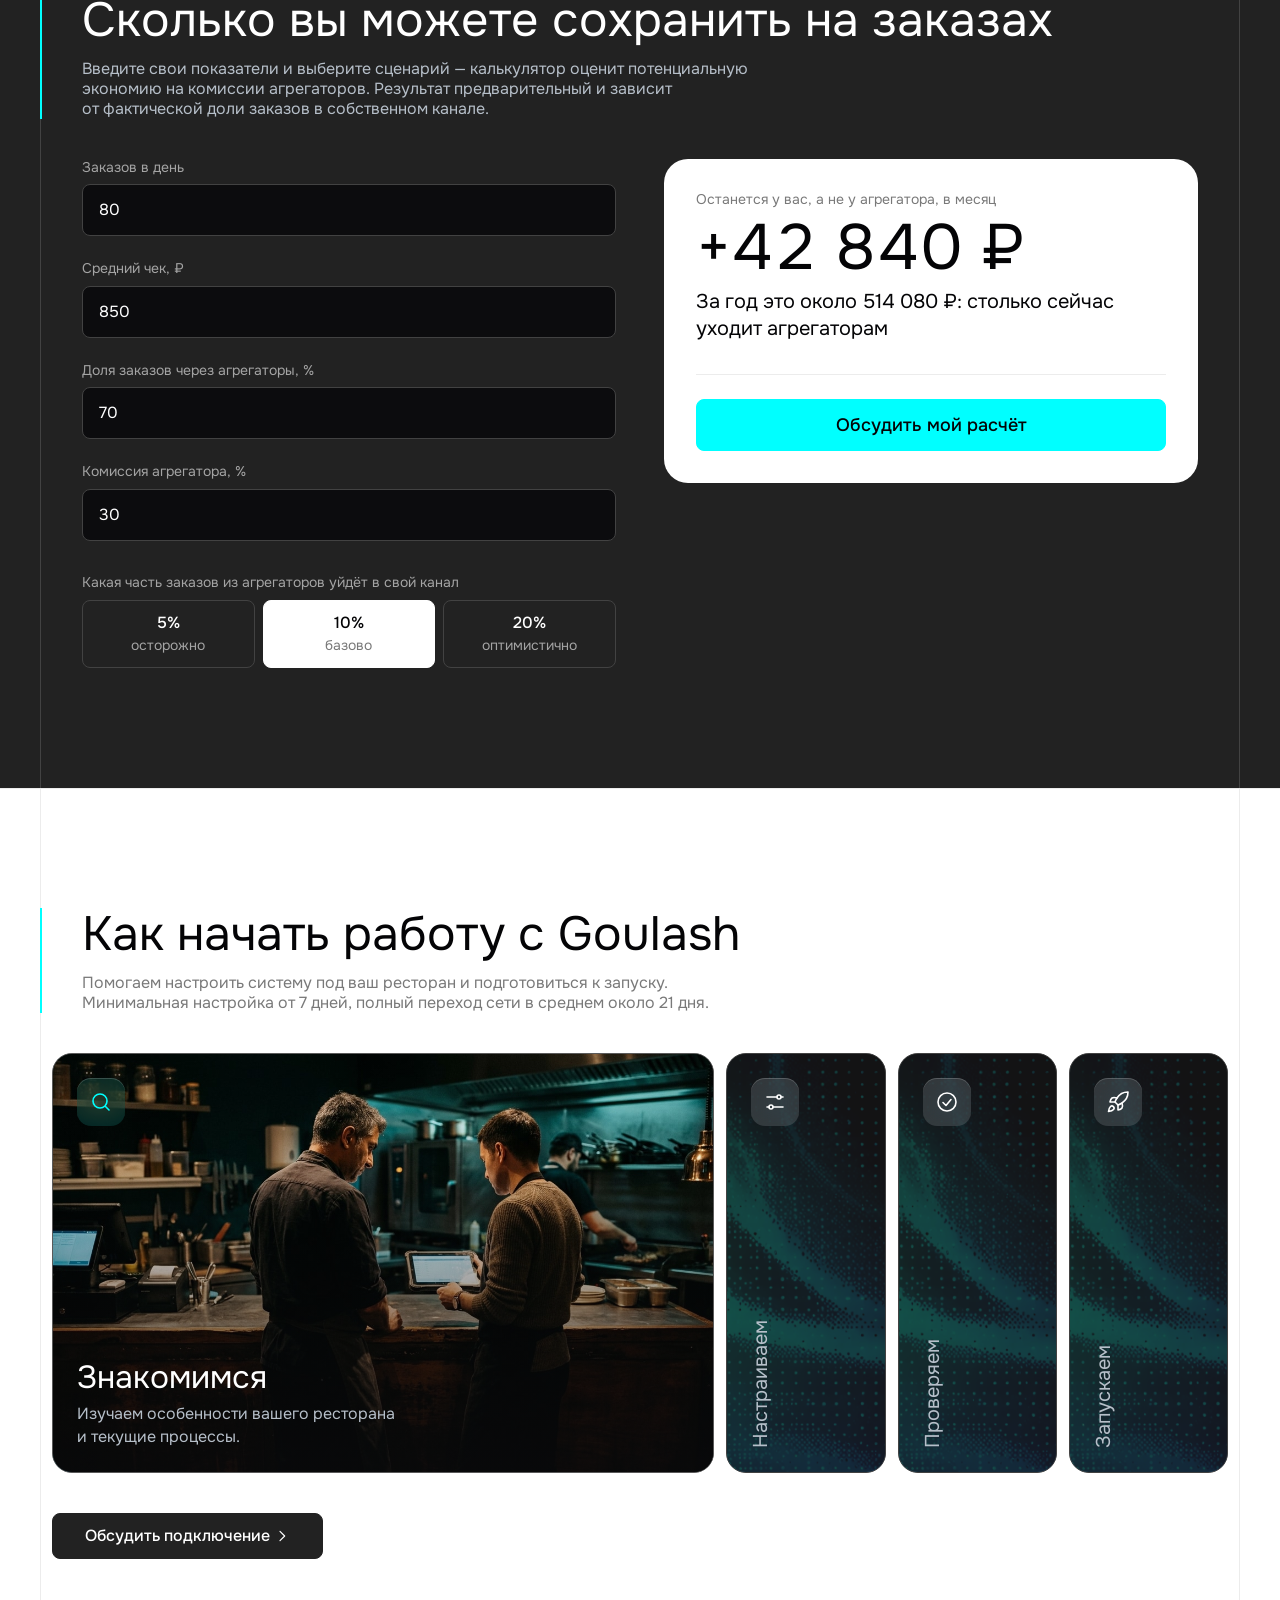
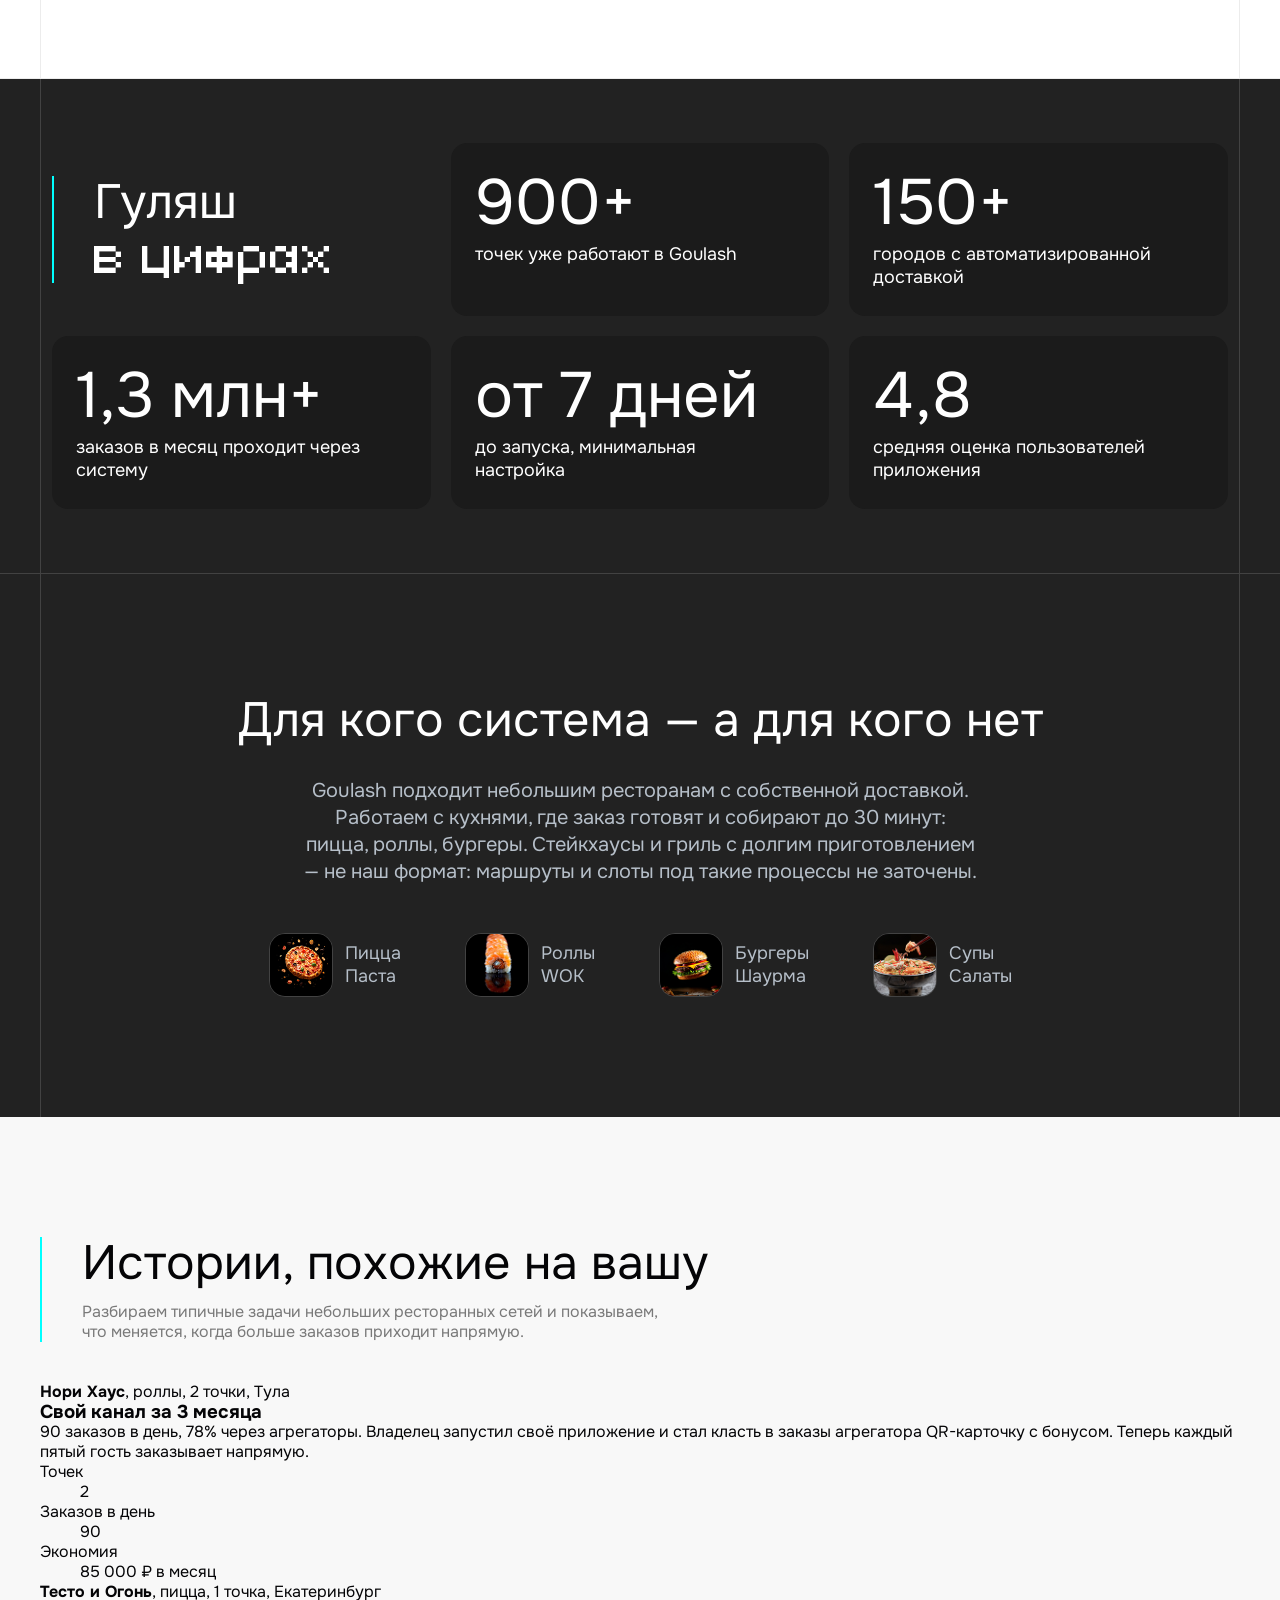
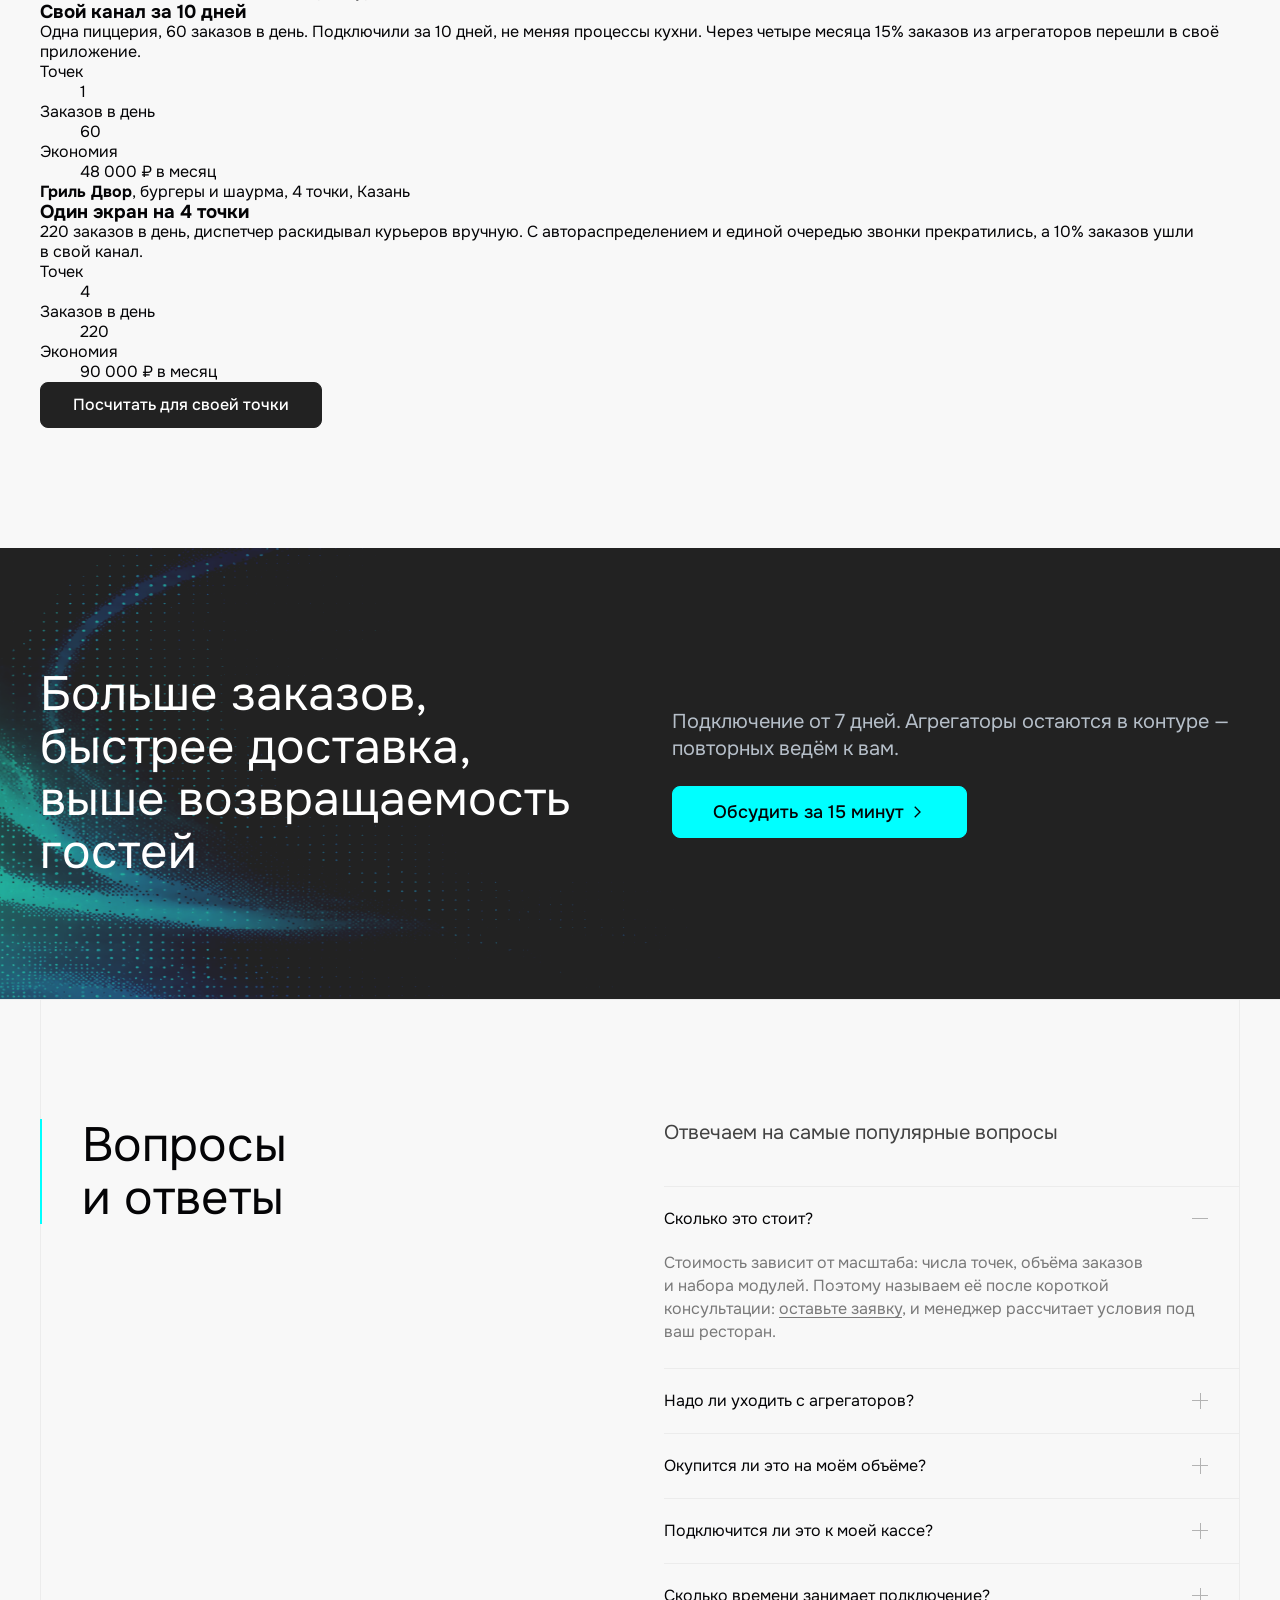
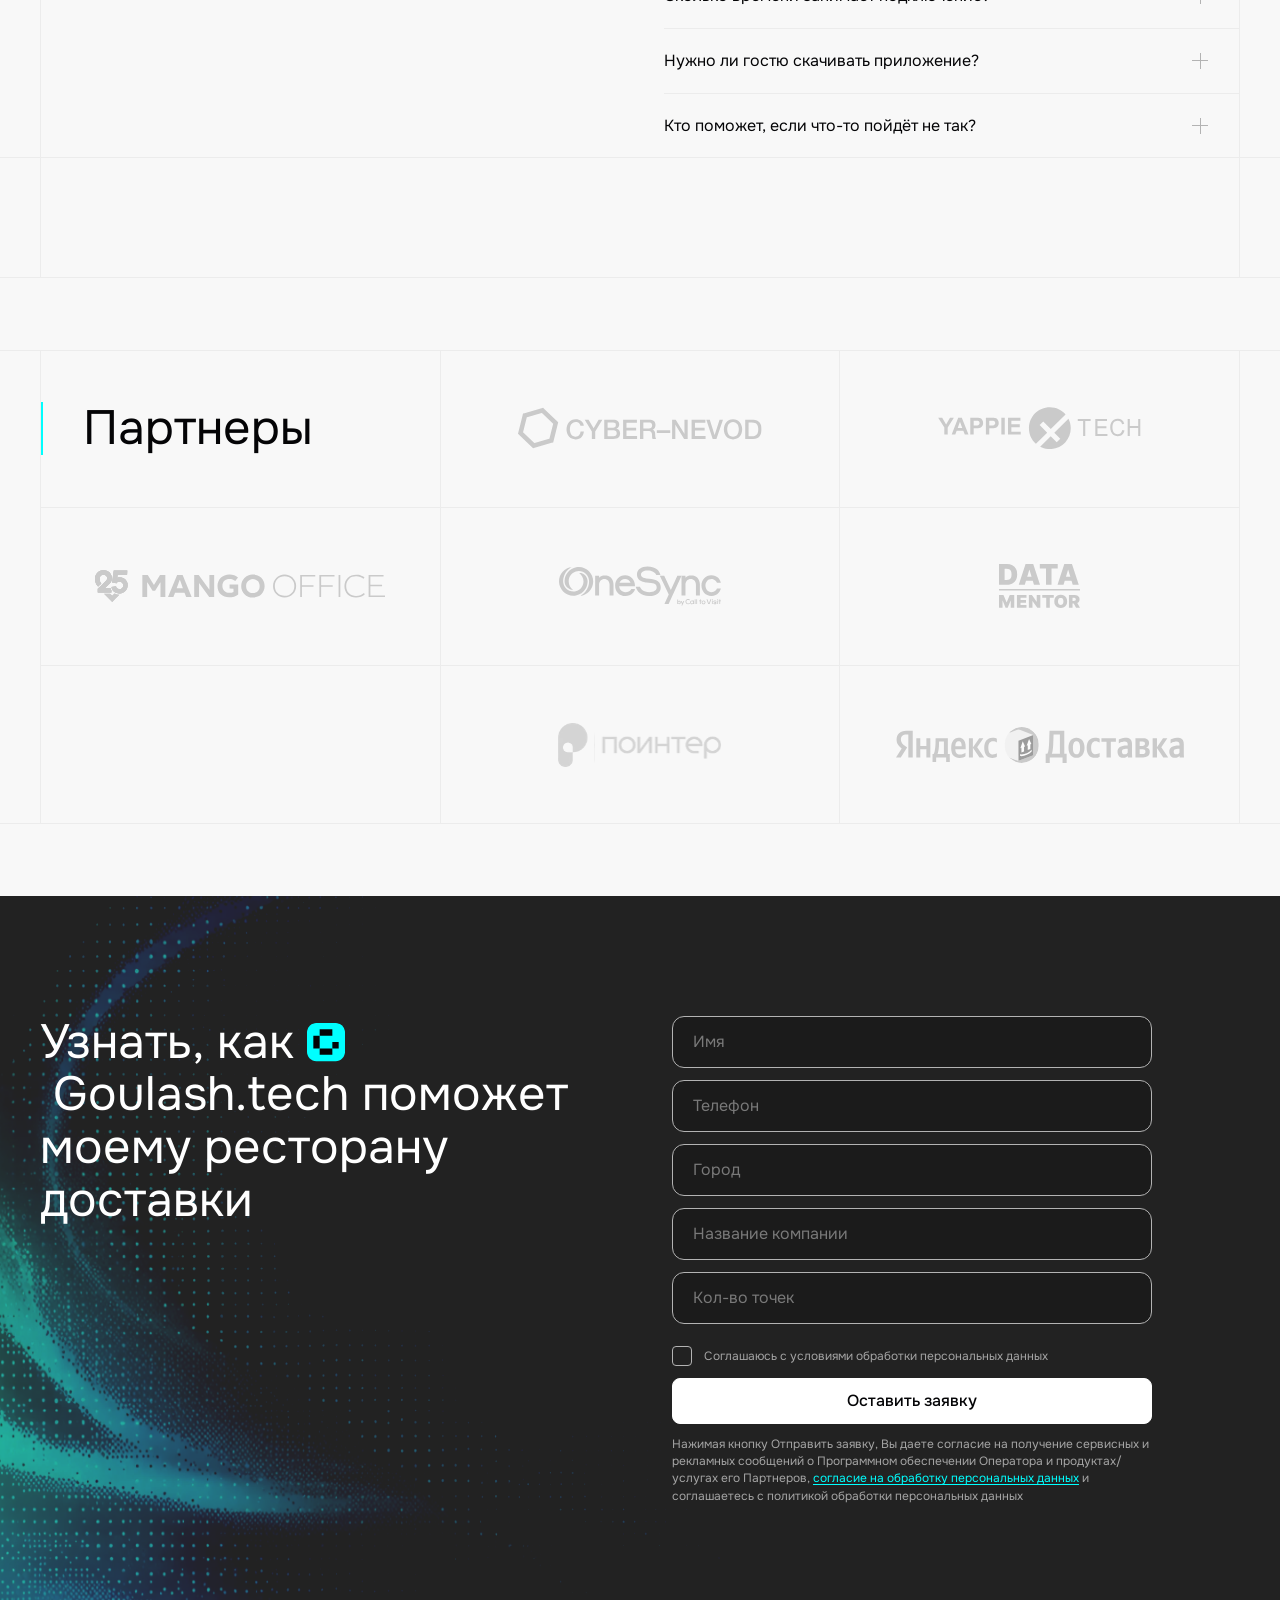
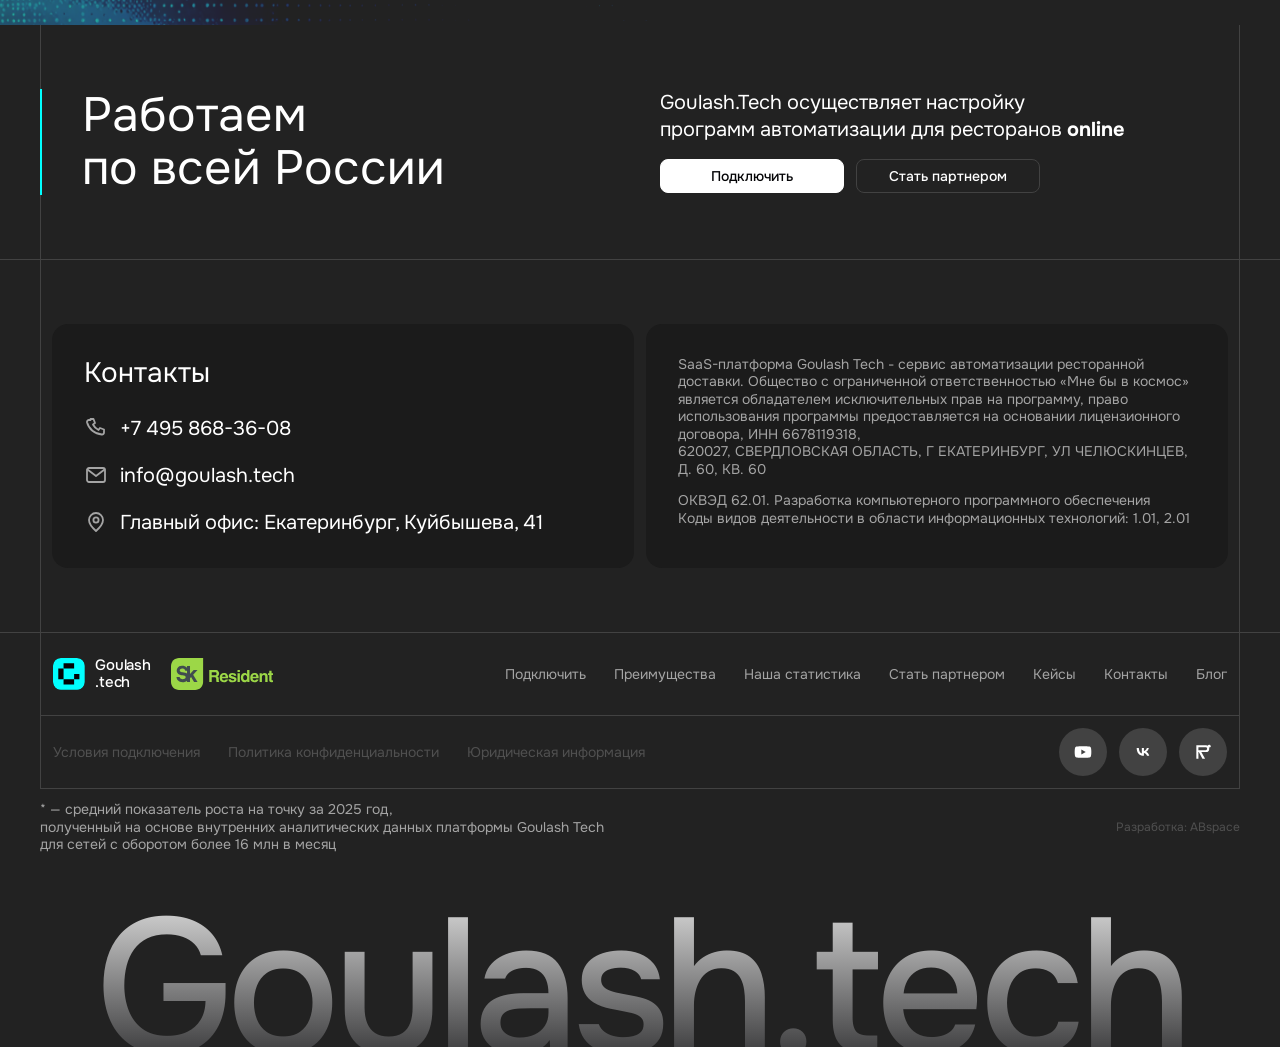
==== commit 69079ee4: "Force reload mobile demo assets" ====
--- a/index.html
+++ b/index.html
@@ -21,7 +21,7 @@
   <link rel="stylesheet" href="css/footer.css?v=1" />
   <link rel="stylesheet" href="css/app.css?v=20261094" />
   <link rel="stylesheet" href="css/demo.css?v=19" />
-  <link rel="stylesheet" href="css/demo-mobile.css?v=10" />
+  <link rel="stylesheet" href="css/demo-mobile.css?v=11" />
   <link rel="icon" href="data:image/svg+xml,%3Csvg xmlns='http://www.w3.org/2000/svg' viewBox='0 0 48 48'%3E%3Cpath d='M35.87 0H11.65C5.22 0 0 5.25 0 11.72v24.35C0 42.54 5.22 47.78 11.65 47.78h24.22c6.44 0 11.65-5.25 11.65-11.72V11.72C47.52 5.24 42.3 0 35.87 0z' fill='%2300FFFF'/%3E%3C/svg%3E" />
 </head>
 <body class="g2">
@@ -940,6 +940,6 @@
 
   <script src="js/app.js?v=20261087"></script>
   <script src="js/demo.js?v=17"></script>
-  <script src="js/demo-mobile.js?v=8"></script>
+  <script src="js/demo-mobile.js?v=9"></script>
 </body>
 </html>
